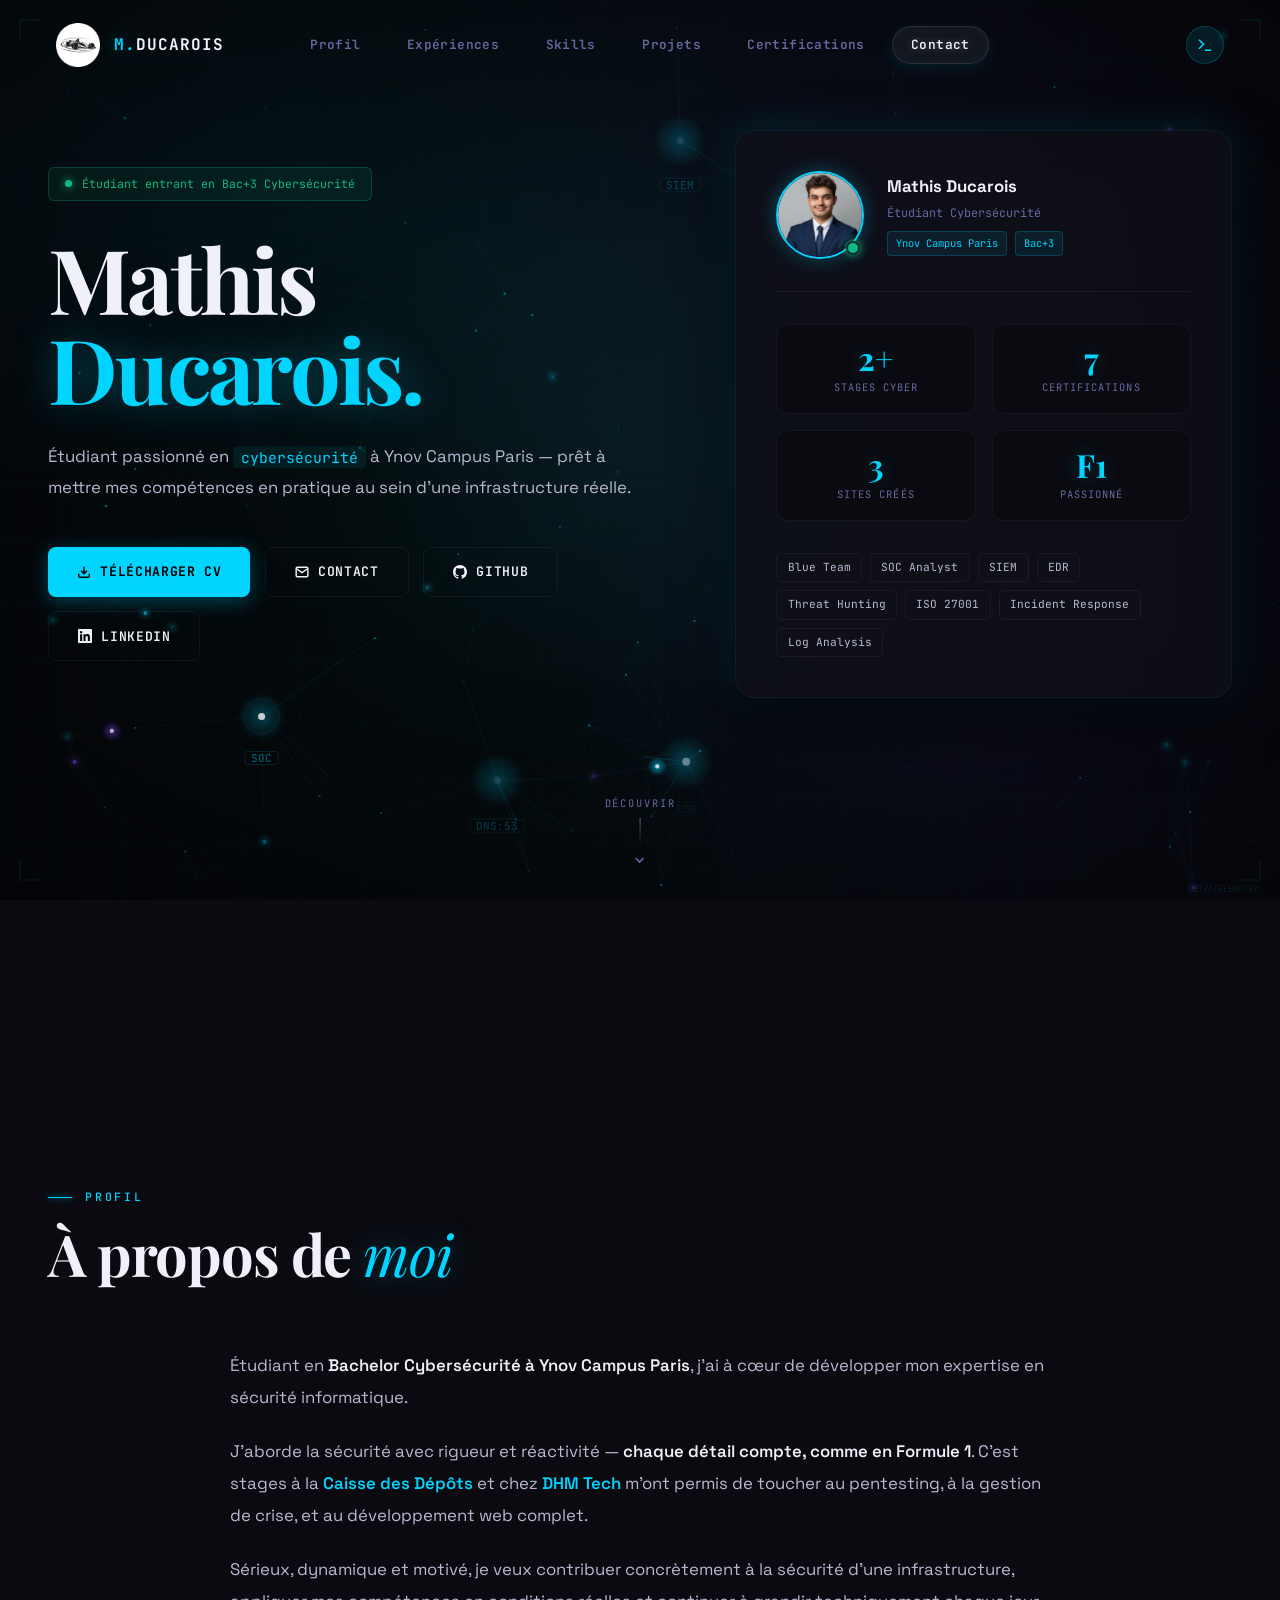
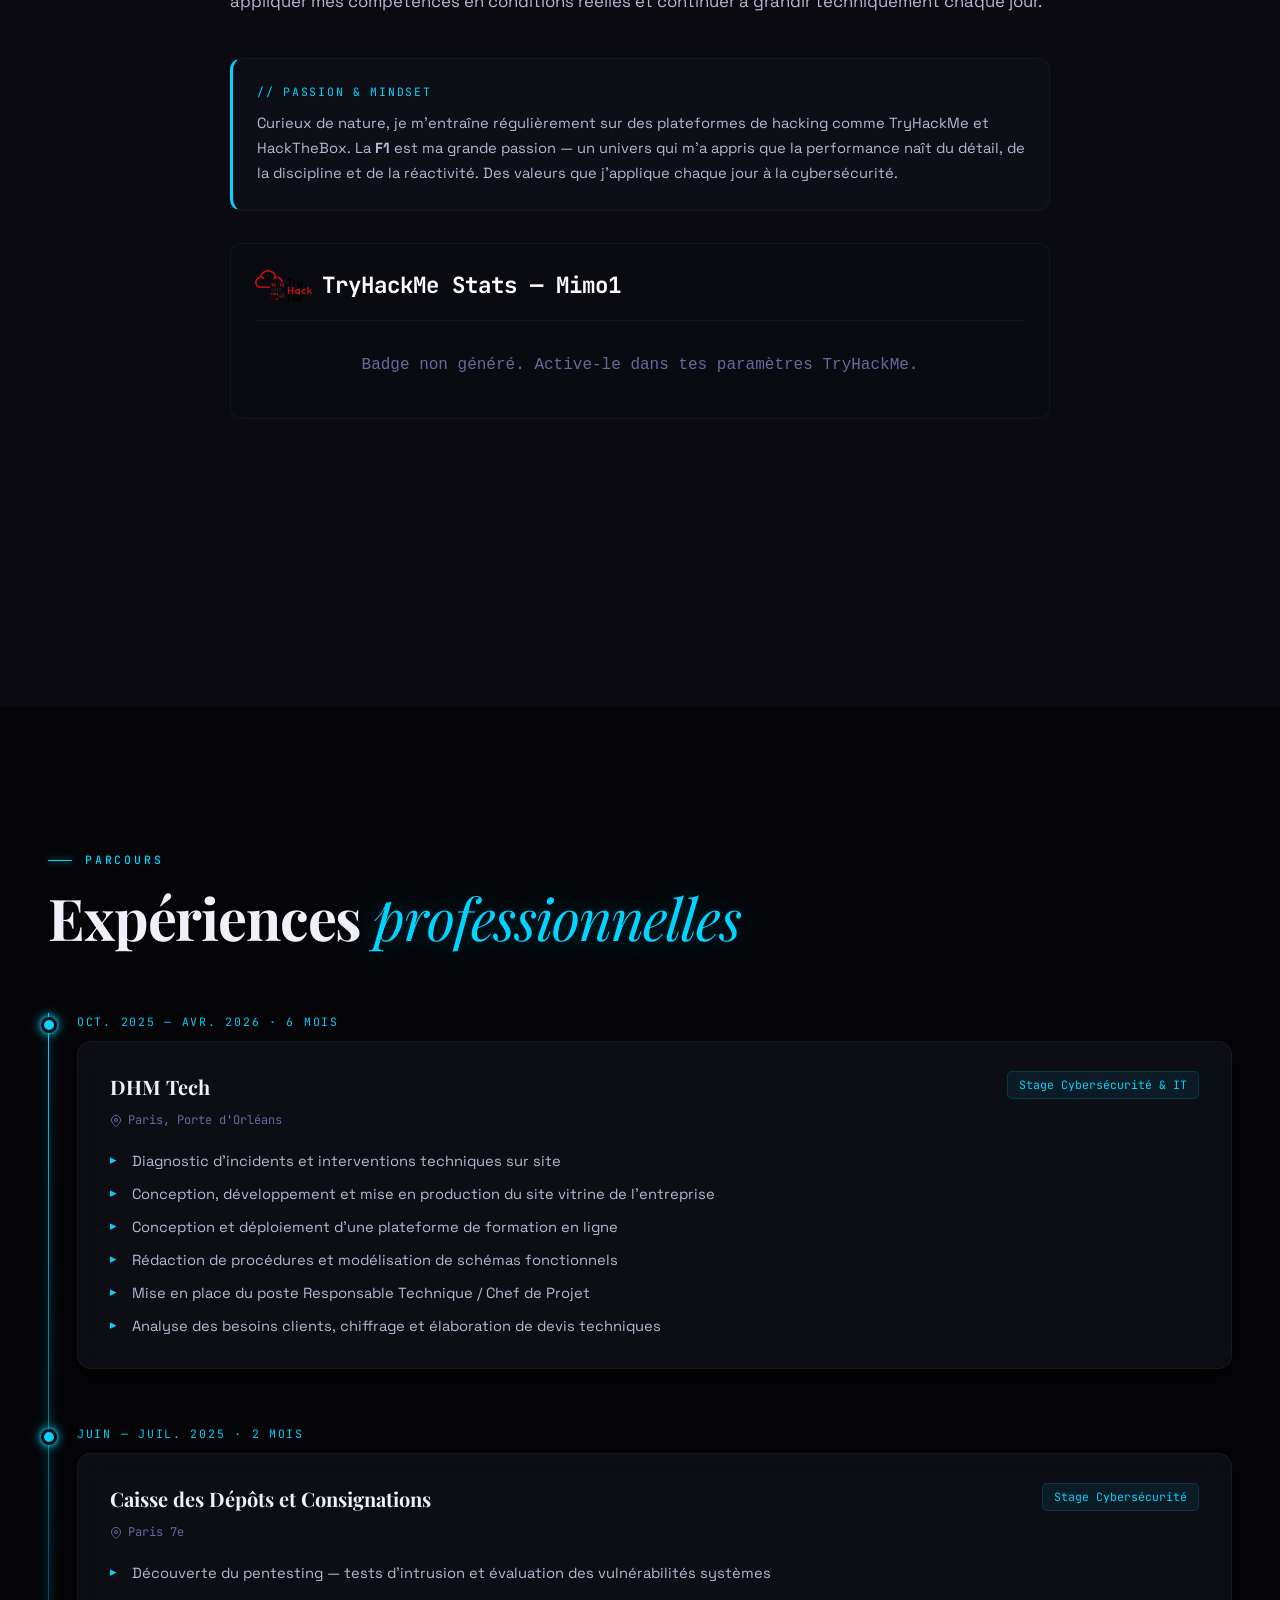
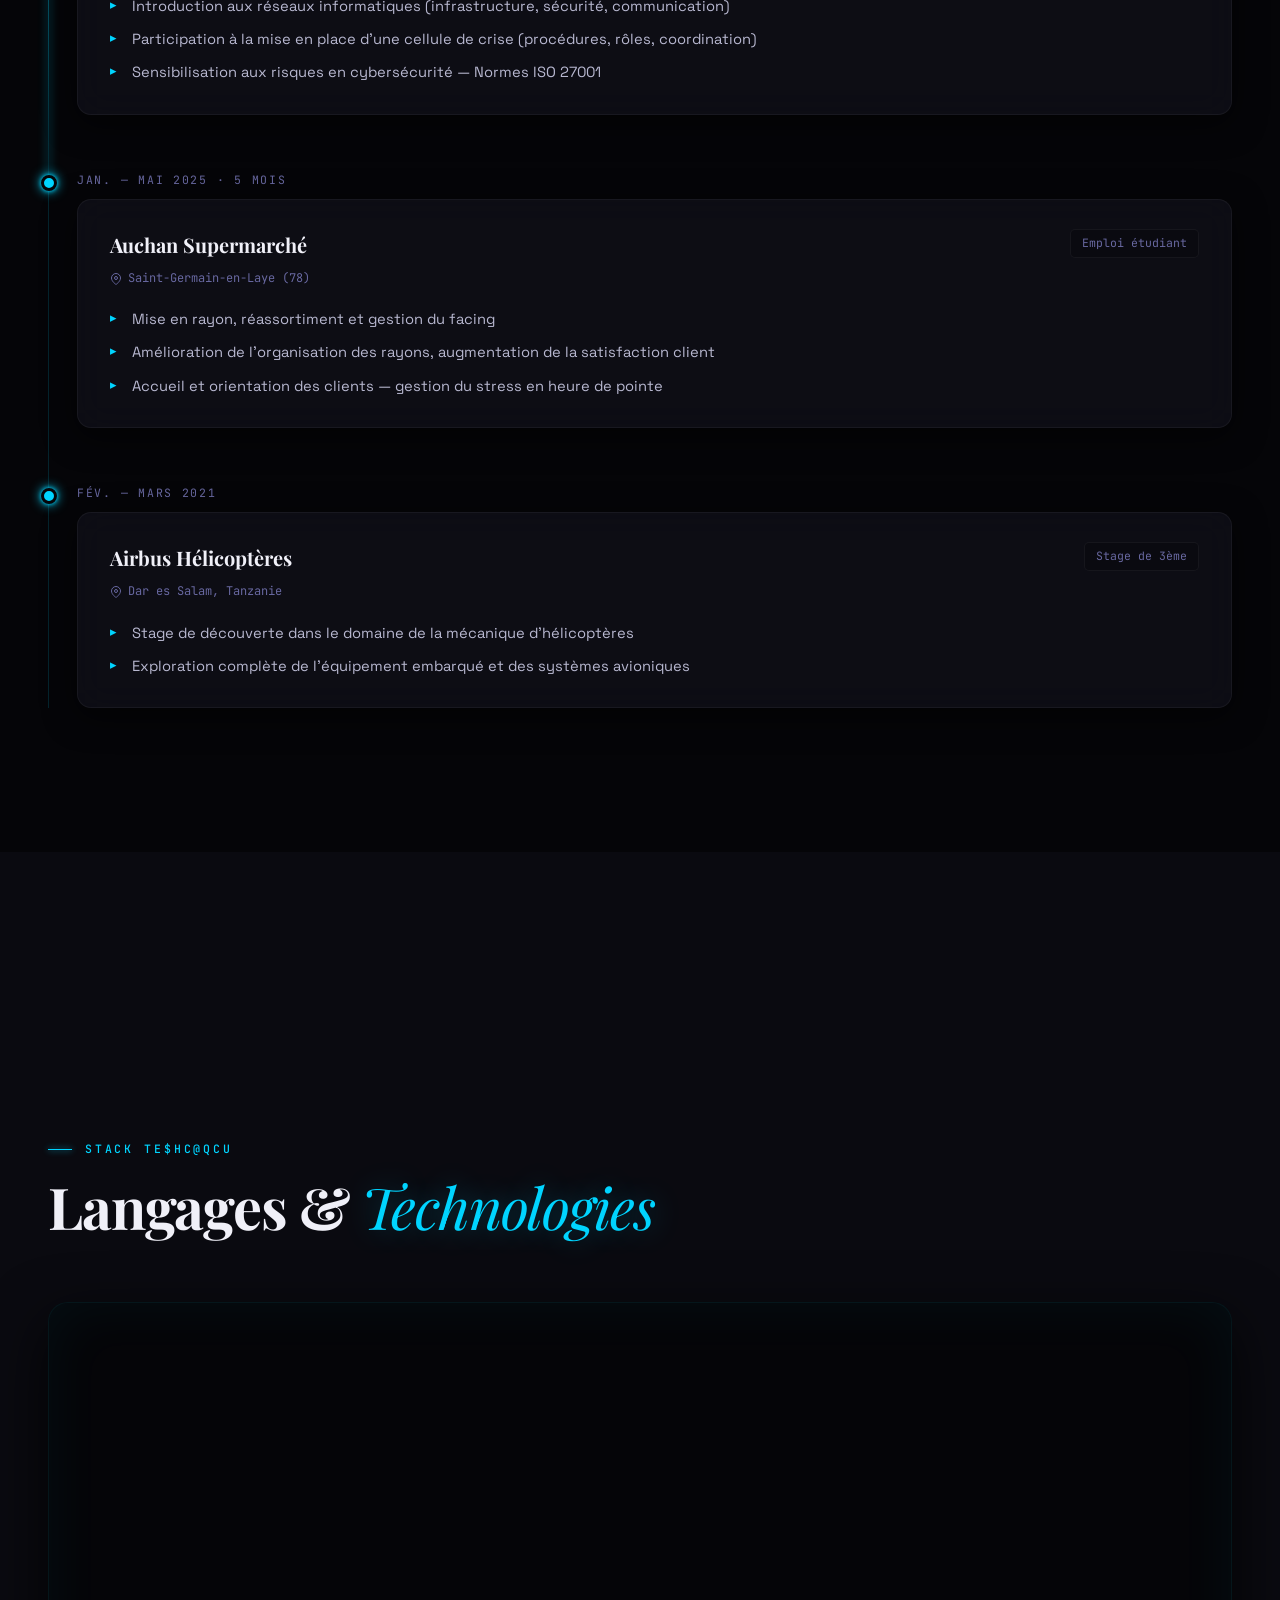
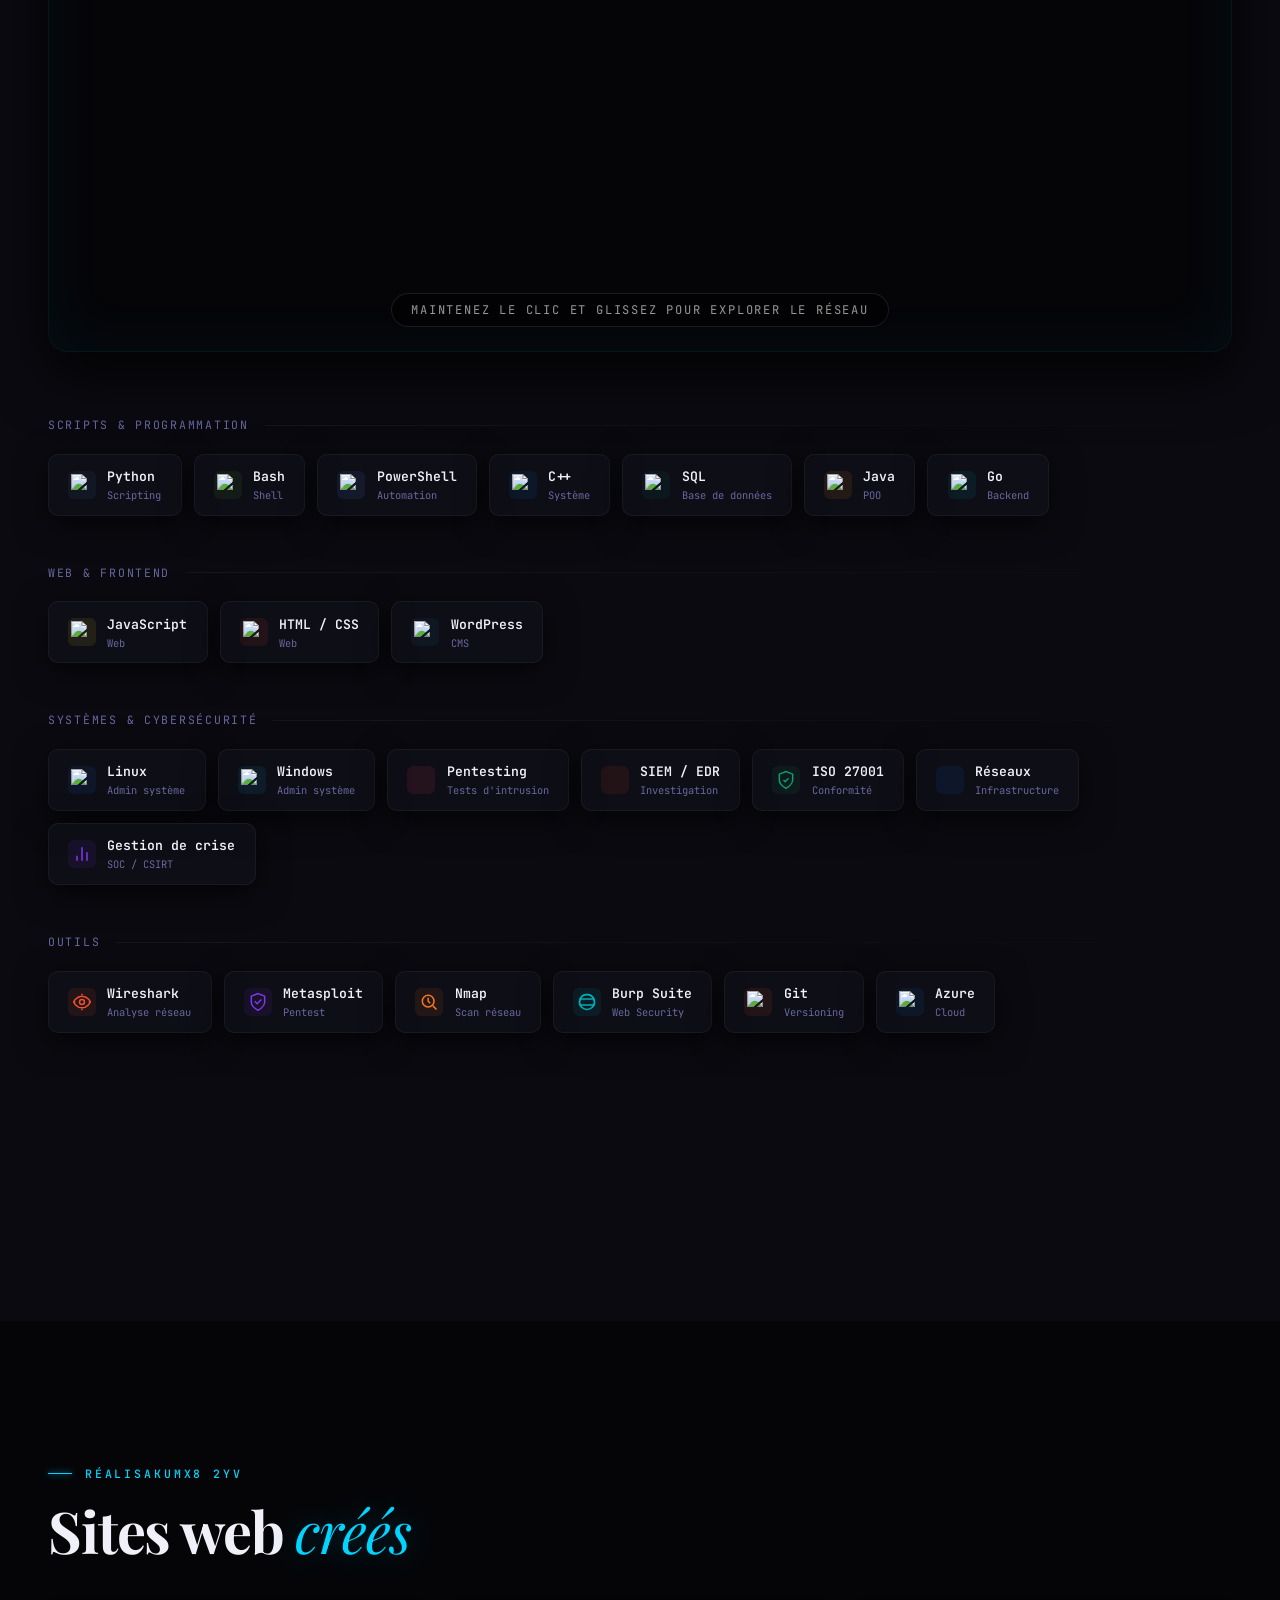
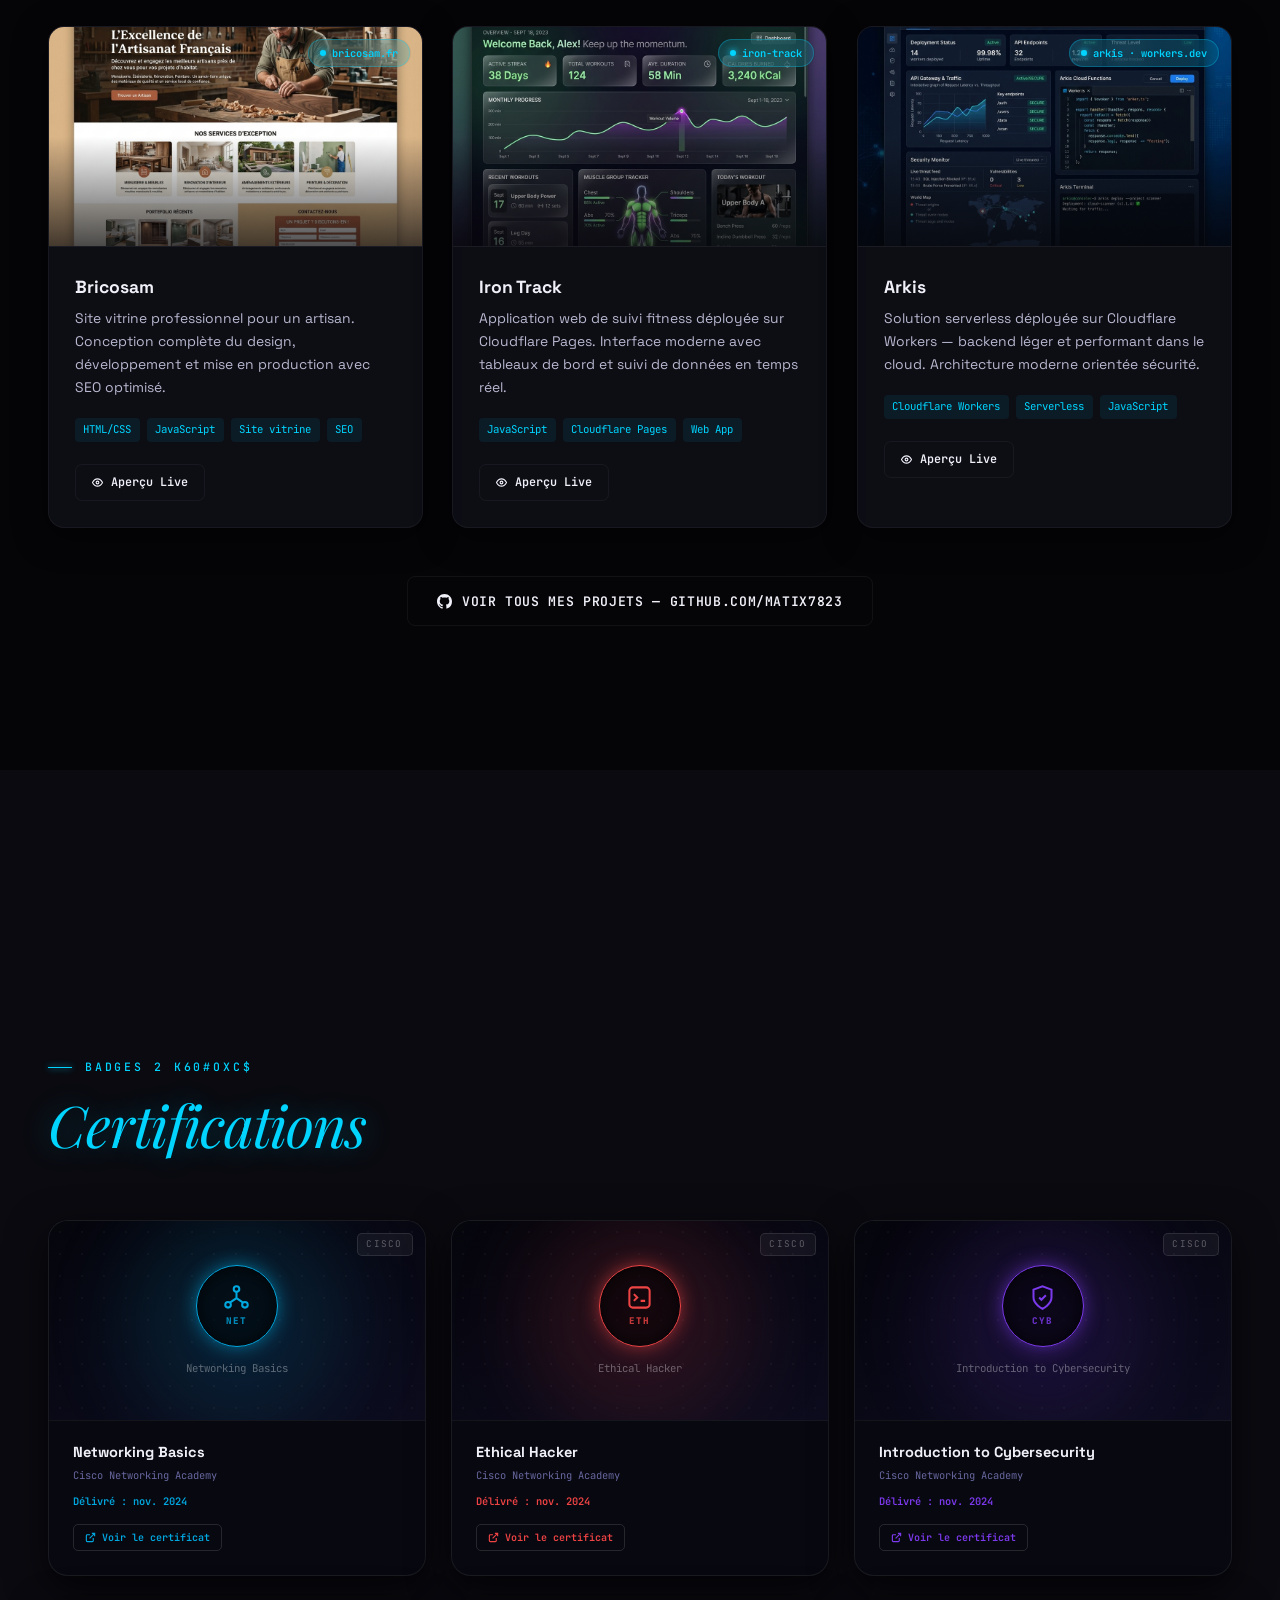
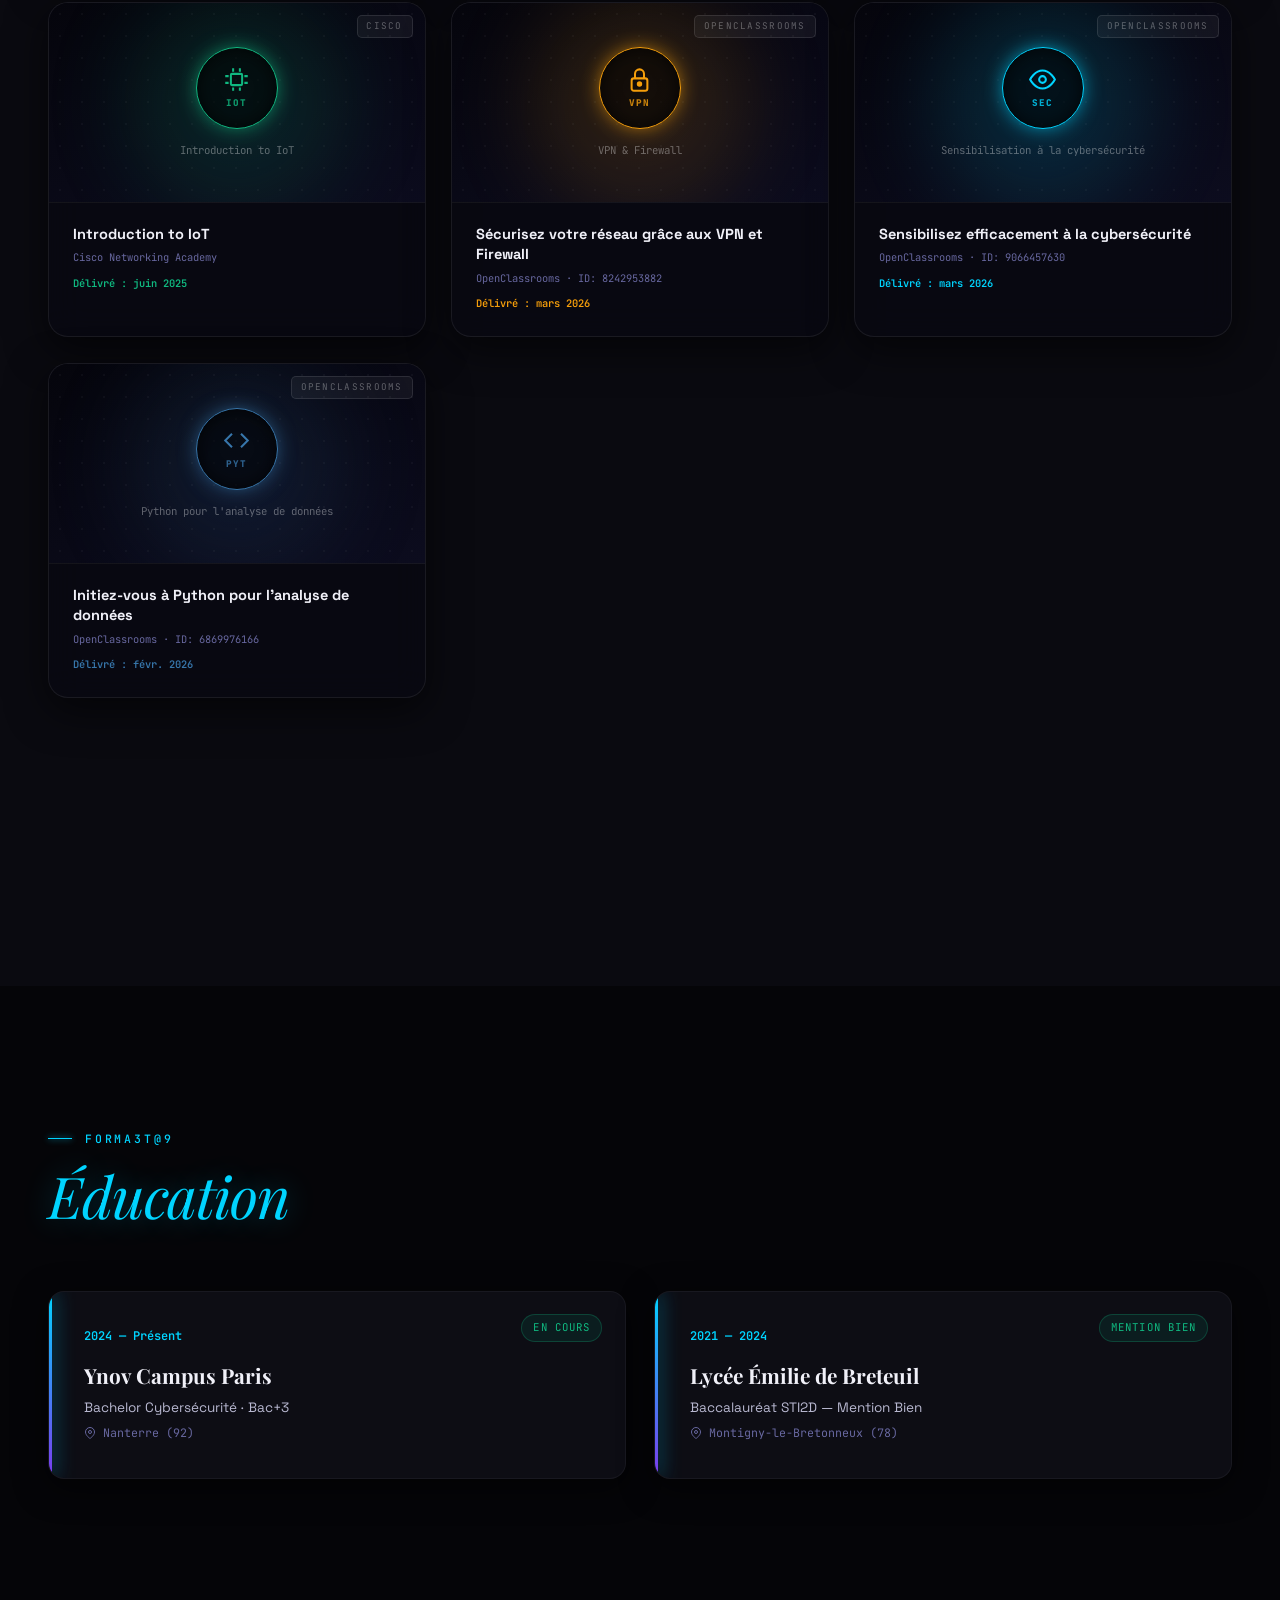
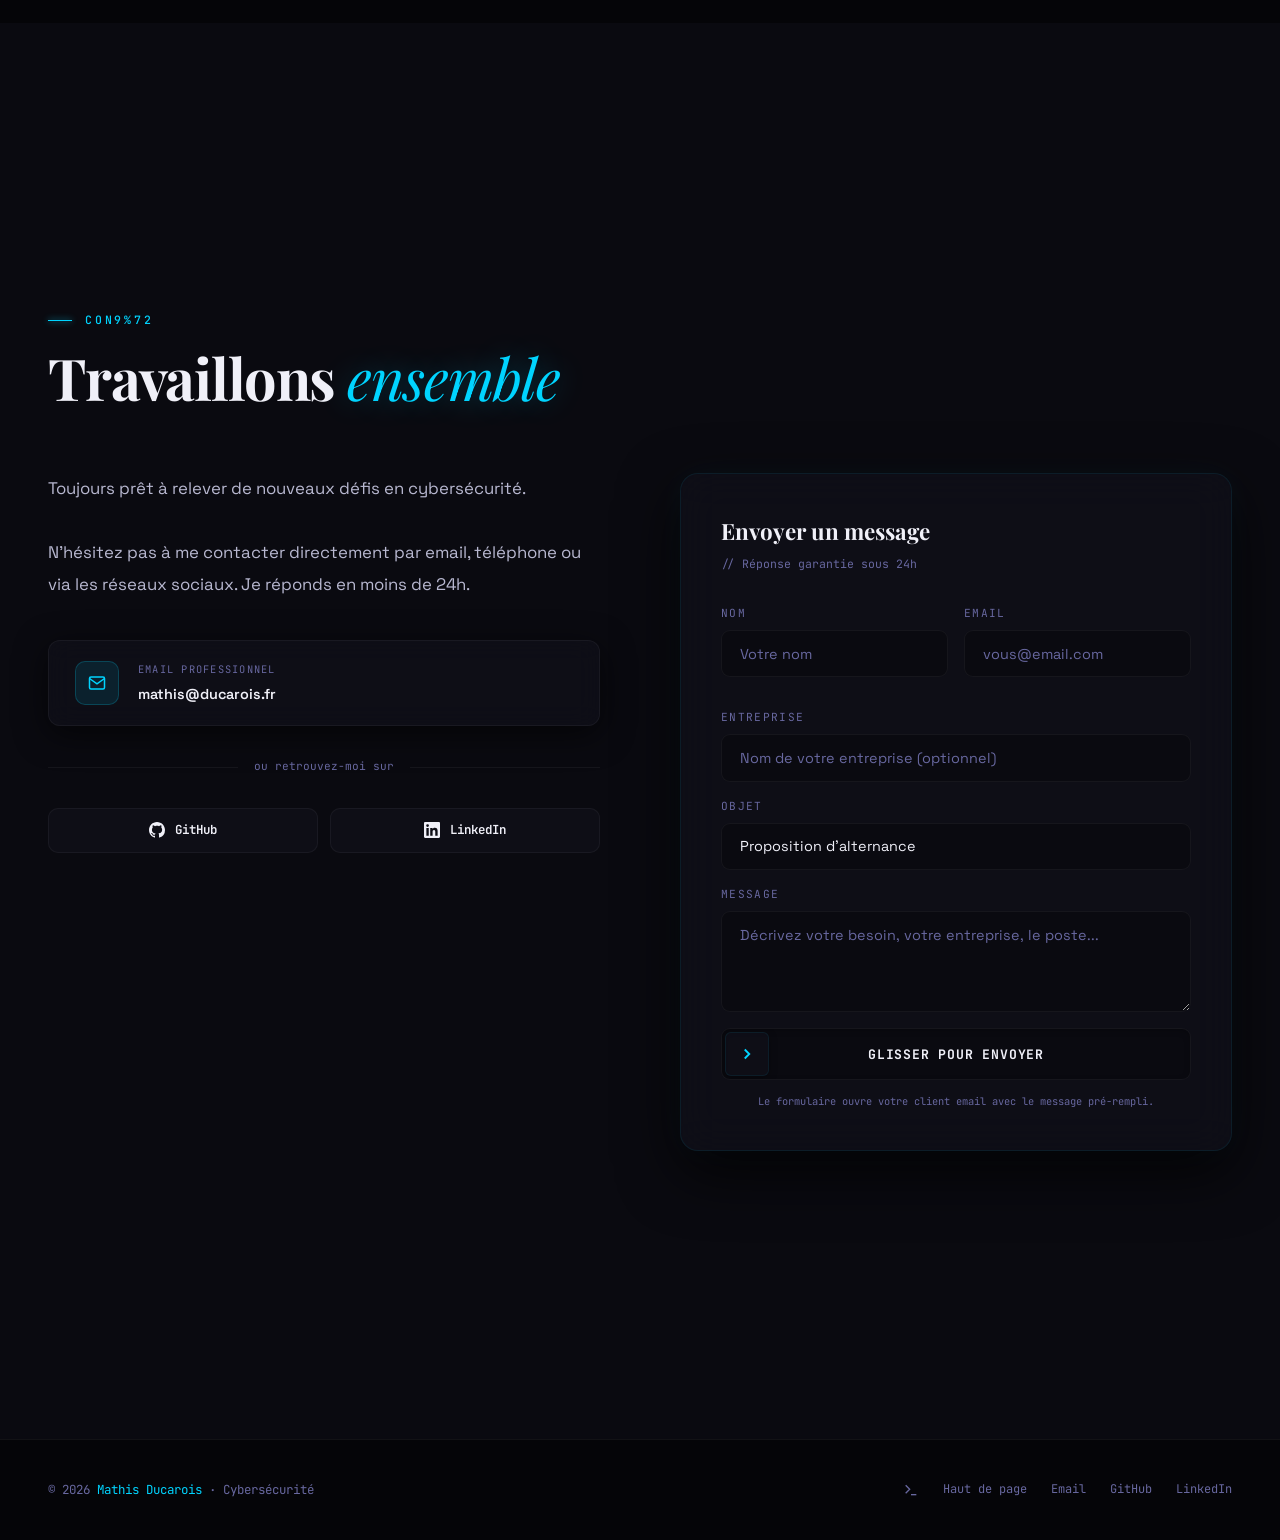
==== index.html @ 2597660e "new" ====
<!DOCTYPE html>
<html lang="fr" data-theme="dark">

<head>
  <meta charset="UTF-8">
  <meta name="viewport" content="width=device-width, initial-scale=1.0">
  <title>Mathis Ducarois — Étudiant Cybersécurité · Ynov Paris</title>
  <meta name="description"
    content="Portfolio de Mathis Ducarois, étudiant en Bachelor Cybersécurité à Ynov Campus Paris. Expertise en pentesting, SIEM, ISO 27001 et réseaux.">

  <!-- Open Graph / LinkedIn / Discord -->
  <meta property="og:type" content="website">
  <meta property="og:url" content="https://portfolio.mathis7823.workers.dev/">
  <meta property="og:title" content="Mathis Ducarois — Étudiant Cybersécurité">
  <meta property="og:description"
    content="Portfolio de Mathis Ducarois, étudiant en Bachelor Cybersécurité à Ynov Campus Paris. Expertise en pentesting, SIEM, ISO 27001 et réseaux.">
  <meta property="og:image" content="https://portfolio.mathis7823.workers.dev/assets/images/preview.png">

  <!-- Twitter Cards -->
  <meta name="twitter:card" content="summary_large_image">
  <meta name="twitter:title" content="Mathis Ducarois — Étudiant Cybersécurité">
  <meta name="twitter:description" content="Portfolio de Mathis Ducarois, étudiant en Bachelor Cybersécurité.">
  <meta name="twitter:image" content="https://portfolio.mathis7823.workers.dev/assets/images/preview.png">

  <link rel="icon" type="image/png" href="assets/images/f1-logo.png">
  <link
    href="https://fonts.googleapis.com/css2?family=Space+Grotesk:wght@300;400;500;600;700&family=JetBrains+Mono:wght@300;400;500;600&family=Playfair+Display:ital,wght@0,700;1,400&display=swap"
    rel="stylesheet">
  <script src="https://cdnjs.cloudflare.com/ajax/libs/vanilla-tilt/1.8.0/vanilla-tilt.min.js"></script>
  <script src="https://cdnjs.cloudflare.com/ajax/libs/gsap/3.12.2/gsap.min.js"></script>
  <script src="https://cdnjs.cloudflare.com/ajax/libs/gsap/3.12.2/ScrollTrigger.min.js"></script>
  <script src="https://cdnjs.cloudflare.com/ajax/libs/three.js/r128/three.min.js"></script>
  <link rel="stylesheet" href="assets/css/hero-canvas.css">
  <style>
    /* ══════════════════════════════════════════════════
   DESIGN TOKENS
══════════════════════════════════════════════════ */
    :root {
      --accent: #00d4ff;
      --accent2: #7c3aed;
      --accent-glow: rgba(0, 212, 255, 0.2);
      --accent-soft: rgba(0, 212, 255, 0.08);
      --green: #10b981;
      --green-glow: rgba(16, 185, 129, 0.2);
      --red: #ef4444;
      --ease: cubic-bezier(0.16, 1, 0.3, 1);
      --ease-bounce: cubic-bezier(0.34, 1.56, 0.64, 1);

      /* Dark theme (default) */
      --bg: #050508;
      --bg2: #0a0a10;
      --bg3: #0f0f18;
      --surface: rgba(15, 15, 24, 0.8);
      --surface2: rgba(20, 20, 32, 0.9);
      --border: rgba(0, 212, 255, 0.08);
      --border2: rgba(255, 255, 255, 0.05);
      --text: #f0f0f8;
      --text2: #b8b8d0;
      --muted: #6868a0;
      --shadow: 0 8px 32px rgba(0, 0, 0, 0.6);
      --shadow-lg: 0 20px 60px rgba(0, 0, 0, 0.8);
      --shadow-glow: 0 0 40px rgba(0, 212, 255, 0.15);
      --noise: url("data:image/svg+xml,%3Csvg viewBox='0 0 200 200' xmlns='http://www.w3.org/2000/svg'%3E%3Cfilter id='n'%3E%3CfeTurbulence type='fractalNoise' baseFrequency='0.9' numOctaves='4' stitchTiles='stitch'/%3E%3C/filter%3E%3Crect width='100%25' height='100%25' filter='url(%23n)' opacity='0.04'/%3E%3C/svg%3E");
    }



    /* ══════════════════════════════════════════════════
   RESET & BASE
══════════════════════════════════════════════════ */
    *,
    *::before,
    *::after {
      box-sizing: border-box;
      margin: 0;
      padding: 0;
    }

    html {
      scroll-behavior: smooth;
      font-size: 16px;
    }

    body {
      background: var(--bg);
      color: var(--text);
      font-family: 'Space Grotesk', sans-serif;
      line-height: 1.6;
      -webkit-font-smoothing: antialiased;
      overflow-x: hidden;
      transition: background 0.4s, color 0.4s;
    }

    a {
      color: inherit;
      text-decoration: none;
    }

    img {
      display: block;
      max-width: 100%;
    }

    button {
      font-family: inherit;
      cursor: pointer;
      border: none;
      background: none;
    }

    /* ══════════════════════════════════════════════════
   ANIMATED BACKGROUND
══════════════════════════════════════════════════ */
    .cosmic-bg {
      position: fixed;
      inset: 0;
      z-index: -2;
      background: var(--bg);
      overflow: hidden;
    }

    .cosmic-bg::before {
      content: '';
      position: absolute;
      width: 100vw;
      height: 100vh;
      background:
        radial-gradient(ellipse 80% 60% at 20% 20%, rgba(0, 212, 255, 0.06) 0%, transparent 60%),
        radial-gradient(ellipse 60% 80% at 80% 80%, rgba(124, 58, 237, 0.06) 0%, transparent 60%),
        radial-gradient(ellipse 40% 40% at 50% 50%, rgba(0, 212, 255, 0.03) 0%, transparent 70%);
      animation: cosmicShift 25s ease-in-out infinite alternate;
    }

    @keyframes cosmicShift {
      0% {
        transform: translate(0, 0) scale(1);
      }

      50% {
        transform: translate(2%, 3%) scale(1.05);
      }

      100% {
        transform: translate(-2%, -1%) scale(0.98);
      }
    }

    /* Grid lines */
    .grid-overlay {
      position: fixed;
      inset: 0;
      z-index: -1;
      background-image:
        linear-gradient(rgba(0, 212, 255, 0.02) 1px, transparent 1px),
        linear-gradient(90deg, rgba(0, 212, 255, 0.02) 1px, transparent 1px);
      background-size: 60px 60px;
      pointer-events: none;
    }

    /* Icônes via <img> (devicons) */
    .chip-icon img {
      width: 22px;
      height: 22px;
      object-fit: contain;
      display: block;
      flex-shrink: 0;
    }

    /* Icônes via mask-image (simple-icons, monochrome coloré) */
    .chip-icon i {
      display: block;
      width: 18px;
      height: 18px;
      background-color: currentColor;
      flex-shrink: 0;
      -webkit-mask-size: contain;
      -webkit-mask-repeat: no-repeat;
      -webkit-mask-position: center;
      mask-size: contain;
      mask-repeat: no-repeat;
      mask-position: center;
    }

    /* ══════════════════════════════════════════════════
   NAVIGATION
══════════════════════════════════════════════════ */
    nav {
      position: fixed;
      top: 0;
      left: 0;
      right: 0;
      z-index: 600;
      height: 90px;
      display: flex;
      align-items: center;
      justify-content: space-between;
      padding: 0 3.5rem;
      background: transparent;
      transition: all 0.5s cubic-bezier(0.4, 0, 0.2, 1);
    }

    /* Floating Pill State */
    nav.scrolled {
      top: 20px;
      left: 50%;
      transform: translateX(-50%);
      width: calc(100% - 40px);
      max-width: 1100px;
      height: 70px;
      padding: 0 2rem;
      background: rgba(10, 10, 16, 0.65);
      backdrop-filter: blur(24px) saturate(180%);
      -webkit-backdrop-filter: blur(24px) saturate(180%);
      border: 1px solid rgba(255, 255, 255, 0.08);
      border-radius: 100px;
      box-shadow: 0 20px 40px rgba(0, 0, 0, 0.4), 0 0 0 1px rgba(0, 212, 255, 0.05);
    }

    [data-theme="light"] nav.scrolled {
      background: rgba(255, 255, 255, 0.75);
      border: 1px solid rgba(0, 0, 0, 0.05);
    }

    .nav-logo {
      display: flex;
      align-items: center;
      gap: 14px;
      font-family: 'JetBrains Mono', monospace;
      font-size: 1rem;
      font-weight: 700;
      letter-spacing: 0.06em;
      position: relative;
      z-index: 2;
    }

    .nav-logo img {
      height: 44px;
      transition: transform 0.3s var(--ease);
    }

    nav.scrolled .nav-logo img {
      height: 38px;
    }

    .nav-logo:hover img {
      transform: scale(1.05) rotate(-5deg);
    }

    .nav-logo .logo-text {
      color: var(--text);
    }

    .nav-logo .logo-text span {
      color: var(--accent);
      text-shadow: 0 0 15px rgba(0, 212, 255, 0.4);
    }

    .nav-links {
      display: flex;
      gap: 0.5rem;
      list-style: none;
      position: absolute;
      left: 50%;
      transform: translateX(-50%);
      z-index: 2;
    }

    .nav-links li {
      display: flex;
    }

    .nav-links a {
      font-family: 'JetBrains Mono', monospace;
      font-size: 0.8rem;
      font-weight: 600;
      color: var(--muted);
      padding: 0.5rem 1.2rem;
      border-radius: 100px;
      letter-spacing: 0.03em;
      transition: all 0.3s ease;
      position: relative;
    }

    .nav-links a:hover,
    .nav-links a.active {
      color: var(--text);
    }

    .nav-links a.active {
      text-shadow: 0 0 10px rgba(255, 255, 255, 0.3);
    }

    .nav-right {
      display: flex;
      align-items: center;
      gap: 1.5rem;
      z-index: 2;
    }

    /* Contact Button in Nav */
    .nav-contact-btn {
      display: inline-flex;
      align-items: center;
      background: rgba(0, 212, 255, 0.1);
      border: 1px solid rgba(0, 212, 255, 0.2);
      color: var(--accent);
      font-family: 'JetBrains Mono', monospace;
      font-size: 0.75rem;
      font-weight: 600;
      padding: 0.5rem 1.2rem;
      border-radius: 100px;
      transition: all 0.3s var(--ease);
      text-transform: uppercase;
      letter-spacing: 0.05em;
    }

    .nav-contact-btn:hover {
      background: var(--accent);
      color: #000;
      box-shadow: 0 0 20px rgba(0, 212, 255, 0.4);
      transform: translateY(-2px);
    }

    /* Hamburger mobile */
    .hamburger {
      display: none;
      flex-direction: column;
      justify-content: center;
      gap: 6px;
      width: 32px;
      height: 32px;
      cursor: pointer;
      z-index: 600;
    }

    .hamburger span {
      display: block;
      width: 24px;
      height: 2px;
      background: var(--text);
      border-radius: 2px;
      transition: transform 0.4s cubic-bezier(0.4, 0, 0.2, 1), opacity 0.3s;
      transform-origin: center;
    }

    .hamburger.open span:nth-child(1) {
      transform: translateY(8px) rotate(45deg);
    }

    .hamburger.open span:nth-child(2) {
      opacity: 0;
    }

    .hamburger.open span:nth-child(3) {
      transform: translateY(-8px) rotate(-45deg);
    }



    /* ══════════════════════════════════════════════════
   LAYOUT HELPERS
══════════════════════════════════════════════════ */
    section {
      padding: 9rem 3rem;
      max-width: 1280px;
      margin: 0 auto;
    }

    .section-eyebrow {
      font-family: 'JetBrains Mono', monospace;
      font-size: 0.72rem;
      font-weight: 500;
      color: var(--accent);
      text-transform: uppercase;
      letter-spacing: 0.25em;
      margin-bottom: 1rem;
      display: flex;
      align-items: center;
      gap: 0.8rem;
    }

    .section-eyebrow::before {
      content: '';
      width: 24px;
      height: 1px;
      background: var(--accent);
      box-shadow: 0 0 6px var(--accent);
    }

    h2.section-title {
      font-family: 'Playfair Display', serif;
      font-size: clamp(2.4rem, 4.5vw, 3.8rem);
      font-weight: 700;
      line-height: 1.1;
      color: var(--text);
      margin-bottom: 4rem;
      letter-spacing: -0.02em;
    }

    h2.section-title em {
      font-style: italic;
      font-weight: 400;
      color: var(--accent);
      text-shadow: 0 0 30px rgba(0, 212, 255, 0.3);
    }

    .full-w {
      max-width: none !important;
    }

    .inner-wrap {
      max-width: 1280px;
      margin: 0 auto;
    }

    /* ══════════════════════════════════════════════════
   HERO
══════════════════════════════════════════════════ */
    #hero {
      min-height: 100vh;
      padding-top: 72px;
      display: flex;
      align-items: center;
      max-width: none;
      padding-left: 0;
      padding-right: 0;
      position: relative;
      overflow: hidden;
    }

    .hero-wrap {
      max-width: 1280px;
      margin: 0 auto;
      padding: 3rem 3rem;
      width: 100%;
      display: grid;
      grid-template-columns: 1.1fr 0.9fr;
      gap: 5rem;
      align-items: center;
    }

    /* Terminal badge */
    .hero-badge {
      display: inline-flex;
      align-items: center;
      gap: 0.6rem;
      font-family: 'JetBrains Mono', monospace;
      font-size: 0.72rem;
      color: var(--green);
      background: rgba(16, 185, 129, 0.08);
      border: 1px solid rgba(16, 185, 129, 0.25);
      border-radius: 6px;
      padding: 0.45rem 1rem;
      margin-bottom: 2rem;
      animation: fadeSlideUp 0.8s var(--ease) both;
    }

    .badge-dot {
      width: 7px;
      height: 7px;
      border-radius: 50%;
      background: var(--green);
      box-shadow: 0 0 8px var(--green);
      animation: pulse 2.5s ease infinite;
    }

    @keyframes pulse {

      0%,
      100% {
        opacity: 1;
        transform: scale(1);
      }

      50% {
        opacity: 0.5;
        transform: scale(0.75);
      }
    }

    @keyframes fadeSlideUp {
      from {
        opacity: 0;
        transform: translateY(20px);
      }

      to {
        opacity: 1;
        transform: translateY(0);
      }
    }

    h1.hero-name {
      font-family: 'Playfair Display', serif;
      font-size: clamp(3.5rem, 7vw, 6.5rem);
      font-weight: 700;
      line-height: 1.0;
      letter-spacing: -0.03em;
      color: var(--text);
      animation: fadeSlideUp 0.8s var(--ease) 0.1s both;
    }

    h1.hero-name .first {
      display: block;
    }

    h1.hero-name .last {
      color: var(--accent);
      text-shadow: 0 0 40px rgba(0, 212, 255, 0.35);
    }

    .hero-subtitle {
      margin: 1.8rem 0 2.8rem;
      animation: fadeSlideUp 0.8s var(--ease) 0.2s both;
    }

    .hero-subtitle p {
      font-size: 1.05rem;
      color: var(--text2);
      line-height: 1.8;
    }

    .hero-subtitle .highlight {
      color: var(--accent);
      font-family: 'JetBrains Mono', monospace;
      font-size: 0.92rem;
      background: var(--accent-soft);
      padding: 0.1rem 0.5rem;
      border-radius: 4px;
    }

    .hero-actions {
      display: flex;
      gap: 0.9rem;
      flex-wrap: wrap;
      animation: fadeSlideUp 0.8s var(--ease) 0.3s both;
    }

    /* CTA Buttons */
    .cta-primary {
      display: inline-flex;
      align-items: center;
      gap: 0.6rem;
      background: var(--accent);
      color: #000;
      font-family: 'JetBrains Mono', monospace;
      font-size: 0.82rem;
      font-weight: 700;
      padding: 0.85rem 1.8rem;
      border-radius: 8px;
      letter-spacing: 0.05em;
      text-transform: uppercase;
      transition: all 0.3s var(--ease);
      box-shadow: 0 4px 20px rgba(0, 212, 255, 0.3);
    }

    .cta-primary:hover {
      transform: translateY(-3px);
      box-shadow: 0 8px 30px rgba(0, 212, 255, 0.5);
    }

    .cta-secondary {
      display: inline-flex;
      align-items: center;
      gap: 0.6rem;
      background: transparent;
      color: var(--text);
      font-family: 'JetBrains Mono', monospace;
      font-size: 0.82rem;
      font-weight: 600;
      padding: 0.85rem 1.8rem;
      border-radius: 8px;
      border: 1px solid var(--border2);
      letter-spacing: 0.05em;
      text-transform: uppercase;
      transition: all 0.3s var(--ease);
    }

    .cta-secondary:hover {
      border-color: var(--accent);
      color: var(--accent);
      transform: translateY(-3px);
      box-shadow: 0 8px 25px var(--accent-glow);
    }

    /* Hero Profile Card */
    .hero-card {
      background: var(--surface);
      border: 1px solid var(--border);
      border-radius: 20px;
      backdrop-filter: blur(24px);
      -webkit-backdrop-filter: blur(24px);
      padding: 2.5rem;
      box-shadow: var(--shadow-lg), var(--shadow-glow);
      transition: all 0.4s var(--ease);
      animation: fadeSlideUp 1s var(--ease) 0.4s both;
    }

    .hero-card:hover {
      border-color: rgba(0, 212, 255, 0.2);
      box-shadow: var(--shadow-lg), 0 0 60px rgba(0, 212, 255, 0.2);
    }

    .hc-profile {
      display: flex;
      align-items: center;
      gap: 1.4rem;
      padding-bottom: 2rem;
      border-bottom: 1px solid var(--border2);
      margin-bottom: 2rem;
    }

    .hc-avatar-wrap {
      position: relative;
      flex-shrink: 0;
    }

    .hc-avatar {
      width: 88px;
      height: 88px;
      border-radius: 50%;
      border: 2px solid var(--accent);
      box-shadow: 0 0 20px rgba(0, 212, 255, 0.3);
      overflow: hidden;
      transition: transform 0.4s var(--ease);
    }

    .hc-avatar img {
      width: 100%;
      height: 100%;
      object-fit: cover;
    }

    .hero-card:hover .hc-avatar {
      transform: scale(1.04);
    }

    .hc-status {
      position: absolute;
      bottom: 4px;
      right: 4px;
      width: 14px;
      height: 14px;
      border-radius: 50%;
      background: var(--green);
      border: 2px solid var(--surface);
      box-shadow: 0 0 8px var(--green);
    }

    .hc-info {
      flex: 1;
    }

    .hc-name {
      font-size: 1.05rem;
      font-weight: 700;
      color: var(--text);
      margin-bottom: 0.25rem;
    }

    .hc-role {
      font-family: 'JetBrains Mono', monospace;
      font-size: 0.74rem;
      color: var(--muted);
    }

    .hc-badge-row {
      display: flex;
      align-items: center;
      gap: 0.5rem;
      margin-top: 0.5rem;
    }

    .hc-badge {
      font-family: 'JetBrains Mono', monospace;
      font-size: 0.65rem;
      color: var(--accent);
      background: var(--accent-soft);
      border: 1px solid rgba(0, 212, 255, 0.2);
      border-radius: 4px;
      padding: 0.2rem 0.5rem;
    }

    .hc-stats {
      display: grid;
      grid-template-columns: repeat(2, 1fr);
      gap: 1rem;
      margin-bottom: 2rem;
    }

    .hc-stat {
      background: var(--bg2);
      border: 1px solid var(--border2);
      border-radius: 12px;
      padding: 1.1rem;
      text-align: center;
      transition: all 0.3s;
    }

    .hc-stat:hover {
      border-color: var(--border);
    }

    .hc-stat-val {
      font-family: 'Playfair Display', serif;
      font-size: 2rem;
      font-weight: 700;
      color: var(--accent);
      line-height: 1;
      text-shadow: 0 0 20px rgba(0, 212, 255, 0.3);
    }

    .hc-stat-lbl {
      font-family: 'JetBrains Mono', monospace;
      font-size: 0.65rem;
      color: var(--muted);
      text-transform: uppercase;
      letter-spacing: 0.1em;
      margin-top: 0.3rem;
    }

    .hc-skills {
      display: flex;
      flex-wrap: wrap;
      gap: 0.5rem;
    }

    .hc-skill {
      font-family: 'JetBrains Mono', monospace;
      font-size: 0.7rem;
      color: var(--text2);
      background: var(--bg3);
      border: 1px solid var(--border2);
      border-radius: 5px;
      padding: 0.3rem 0.65rem;
      transition: all 0.2s;
    }

    .hero-card:hover .hc-skill {
      border-color: var(--border);
    }

    /* ══════════════════════════════════════════════════
   ABOUT
══════════════════════════════════════════════════ */
    #about {
      background: var(--bg2);
      max-width: none;
      padding-left: 0;
      padding-right: 0;
    }

    #about .inner-wrap {
      padding: 9rem 3rem;
    }

    .about-layout {
      display: grid;
      grid-template-columns: 1fr;
      max-width: 820px;
      margin: 0 auto;
      gap: 0;
      align-items: start;
    }

    .about-photo-col {
      position: relative;
    }

    .about-photo-frame {
      position: relative;
      border-radius: 16px;
      overflow: hidden;
      box-shadow: var(--shadow-lg);
    }

    .about-photo-frame img {
      width: 100%;
      height: auto;
      min-height: 320px;
      max-height: 560px;
      object-fit: contain;
      object-position: center top;
      filter: brightness(0.97) saturate(1.05);
      transition: transform 0.6s var(--ease);
      display: block;
      image-rendering: -webkit-optimize-contrast;
      image-rendering: crisp-edges;
    }

    .about-photo-frame:hover img {
      transform: scale(1.03);
    }

    .about-photo-frame::after {
      content: '';
      position: absolute;
      inset: 0;
      background: linear-gradient(to bottom, transparent 60%, rgba(5, 5, 8, 0.6));
      pointer-events: none;
    }

    .photo-accent-bar {
      position: absolute;
      top: 20px;
      left: -8px;
      width: 4px;
      height: 60px;
      background: linear-gradient(to bottom, var(--accent), var(--accent2));
      border-radius: 2px;
      box-shadow: 0 0 12px var(--accent);
    }

    .about-info-cards {
      display: flex;
      flex-direction: column;
      gap: 0.9rem;
      margin-top: 1.8rem;
    }

    .info-card {
      display: flex;
      align-items: center;
      gap: 1rem;
      background: var(--surface);
      border: 1px solid var(--border);
      border-radius: 10px;
      padding: 1rem 1.4rem;
      backdrop-filter: blur(12px);
      box-shadow: var(--shadow);
      transition: all 0.3s var(--ease);
    }

    .info-card:hover {
      border-color: rgba(0, 212, 255, 0.2);
      transform: translateX(6px);
      box-shadow: 0 8px 25px rgba(0, 212, 255, 0.08);
    }

    .info-icon {
      width: 36px;
      height: 36px;
      border-radius: 8px;
      background: var(--accent-soft);
      border: 1px solid rgba(0, 212, 255, 0.15);
      display: flex;
      align-items: center;
      justify-content: center;
      flex-shrink: 0;
      color: var(--accent);
    }

    .info-label {
      font-family: 'JetBrains Mono', monospace;
      font-size: 0.65rem;
      color: var(--muted);
      text-transform: uppercase;
      letter-spacing: 0.12em;
    }

    .info-value {
      font-size: 0.9rem;
      color: var(--text);
      font-weight: 600;
      margin-top: 0.15rem;
    }

    .about-content {
      width: 100%;
    }

    .about-text p {
      font-size: 1.05rem;
      color: var(--text2);
      line-height: 1.9;
      margin-bottom: 1.4rem;
    }

    .about-text p strong {
      color: var(--text);
      font-weight: 600;
    }

    .about-text p .accent-word {
      color: var(--accent);
      font-weight: 600;
    }

    .about-passion {
      margin-top: 2.5rem;
      padding: 1.5rem;
      background: var(--surface);
      border: 1px solid var(--border);
      border-radius: 12px;
      border-left: 3px solid var(--accent);
      backdrop-filter: blur(12px);
    }

    .about-passion-title {
      font-family: 'JetBrains Mono', monospace;
      font-size: 0.72rem;
      color: var(--accent);
      text-transform: uppercase;
      letter-spacing: 0.15em;
      margin-bottom: 0.6rem;
    }

    .about-passion p {
      font-size: 0.92rem;
      color: var(--text2);
      line-height: 1.7;
      margin: 0;
    }

    /* ══════════════════════════════════════════════════
   EXPERIENCE
══════════════════════════════════════════════════ */
    #experience {
      background: var(--bg);
    }

    .timeline-container {
      position: relative;
      padding-left: 28px;
      border-left: 1px solid rgba(0, 212, 255, 0.15);
    }

    .timeline-glow {
      position: absolute;
      left: -1px;
      top: 0;
      width: 1px;
      height: 60%;
      background: linear-gradient(to bottom, var(--accent), transparent);
      box-shadow: 0 0 10px var(--accent);
    }

    .tl-item {
      position: relative;
      padding-bottom: 3.5rem;
      opacity: 0;
      transform: translateX(-16px);
      transition: opacity 0.7s var(--ease), transform 0.7s var(--ease);
    }

    .tl-item:last-child {
      padding-bottom: 0;
    }

    .tl-item.visible {
      opacity: 1;
      transform: translateX(0);
    }

    .tl-node {
      position: absolute;
      left: -36px;
      top: 4px;
      width: 16px;
      height: 16px;
      border-radius: 50%;
      background: var(--accent);
      border: 3px solid var(--bg);
      box-shadow: 0 0 12px var(--accent), 0 0 4px var(--accent);
      transition: all 0.3s;
    }

    .tl-item:hover .tl-node {
      transform: scale(1.3);
      box-shadow: 0 0 20px var(--accent);
    }

    .tl-node.secondary {
      background: var(--muted);
      box-shadow: none;
    }

    .tl-meta {
      font-family: 'JetBrains Mono', monospace;
      font-size: 0.72rem;
      color: var(--accent);
      text-transform: uppercase;
      letter-spacing: 0.15em;
      margin-bottom: 0.6rem;
    }

    .tl-node.secondary+.tl-meta {
      color: var(--muted);
    }

    .tl-card {
      background: var(--surface);
      border: 1px solid var(--border2);
      border-radius: 14px;
      padding: 1.8rem 2rem;
      backdrop-filter: blur(16px);
      box-shadow: var(--shadow);
      transition: all 0.3s var(--ease);
    }

    .tl-item:hover .tl-card {
      border-color: rgba(0, 212, 255, 0.12);
      box-shadow: 0 10px 40px rgba(0, 212, 255, 0.06);
    }

    .tl-head {
      display: flex;
      align-items: flex-start;
      justify-content: space-between;
      gap: 1rem;
      flex-wrap: wrap;
      margin-bottom: 0.5rem;
    }

    .tl-company {
      font-family: 'Playfair Display', serif;
      font-size: 1.25rem;
      font-weight: 700;
      color: var(--text);
    }

    .tl-role-badge {
      font-family: 'JetBrains Mono', monospace;
      font-size: 0.72rem;
      color: var(--accent);
      background: var(--accent-soft);
      border: 1px solid rgba(0, 212, 255, 0.15);
      border-radius: 5px;
      padding: 0.25rem 0.7rem;
      white-space: nowrap;
    }

    .tl-role-badge.muted-badge {
      color: var(--muted);
      background: var(--bg2);
      border-color: var(--border2);
    }

    .tl-location {
      font-family: 'JetBrains Mono', monospace;
      font-size: 0.75rem;
      color: var(--muted);
      margin-bottom: 1.2rem;
      display: flex;
      align-items: center;
      gap: 0.4rem;
    }

    .tl-list {
      list-style: none;
      display: flex;
      flex-direction: column;
      gap: 0.5rem;
    }

    .tl-list li {
      font-size: 0.92rem;
      color: var(--text2);
      padding-left: 1.4rem;
      position: relative;
      line-height: 1.7;
    }

    .tl-list li::before {
      content: '▸';
      position: absolute;
      left: 0;
      color: var(--accent);
      font-size: 0.8rem;
    }

    /* ══════════════════════════════════════════════════
   SKILLS
══════════════════════════════════════════════════ */
    #skills {
      background: var(--bg2);
      max-width: none;
      padding-left: 0;
      padding-right: 0;
    }

    #skills .inner-wrap {
      padding: 9rem 3rem;
    }

    /* 3D Canvas */
    #skills-3d-wrapper {
      width: 100%;
      height: 650px;
      margin-bottom: 4rem;
      border-radius: 20px;
      overflow: hidden;
      background: var(--bg);
      border: 1px solid var(--border);
      box-shadow: inset 0 0 60px rgba(0, 212, 255, 0.05), var(--shadow-lg);
      position: relative;
      transition: border-color 0.4s;
    }

    #skills-3d-wrapper:hover {
      border-color: rgba(0, 212, 255, 0.3);
      box-shadow: inset 0 0 100px rgba(0, 212, 255, 0.1), 0 0 40px rgba(0, 212, 255, 0.15);
    }

    #skills-3d-container {
      width: 100%;
      height: 100%;
      display: block;
      cursor: grab;
    }

    #skills-3d-container:active {
      cursor: grabbing;
    }

    .canvas-hint {
      position: absolute;
      bottom: 1.5rem;
      left: 50%;
      transform: translateX(-50%);
      font-family: 'JetBrains Mono', monospace;
      font-size: 0.75rem;
      color: rgba(255, 255, 255, 0.6);
      text-transform: uppercase;
      letter-spacing: 0.15em;
      pointer-events: none;
      background: rgba(0, 0, 0, 0.5);
      padding: 0.4rem 1.2rem;
      border-radius: 100px;
      border: 1px solid rgba(255, 255, 255, 0.1);
      backdrop-filter: blur(10px);
    }

    .skill-sections {
      display: flex;
      flex-direction: column;
      gap: 3rem;
    }

    .skill-sec-label {
      font-family: 'JetBrains Mono', monospace;
      font-size: 0.72rem;
      color: var(--muted);
      text-transform: uppercase;
      letter-spacing: 0.15em;
      margin-bottom: 1.2rem;
      display: flex;
      align-items: center;
      gap: 1rem;
    }

    .skill-sec-label::after {
      content: '';
      flex: 1;
      height: 1px;
      background: linear-gradient(to right, var(--border2), transparent);
    }

    .skill-chips {
      display: flex;
      flex-wrap: wrap;
      gap: 0.75rem;
    }

    .skill-chip {
      display: flex;
      align-items: center;
      gap: 0.7rem;
      background: var(--surface);
      border: 1px solid var(--border2);
      border-radius: 10px;
      padding: 0.7rem 1.2rem;
      transition: all 0.3s var(--ease-bounce);
      cursor: default;
      box-shadow: var(--shadow);
    }

    .skill-chip:hover {
      border-color: rgba(0, 212, 255, 0.2);
      transform: translateY(-5px) scale(1.03);
      box-shadow: 0 12px 28px rgba(0, 212, 255, 0.1);
    }

    .chip-icon {
      width: 28px;
      height: 28px;
      border-radius: 6px;
      display: flex;
      align-items: center;
      justify-content: center;
      flex-shrink: 0;
    }

    .chip-name {
      font-family: 'JetBrains Mono', monospace;
      font-size: 0.82rem;
      font-weight: 600;
      color: var(--text);
    }

    .chip-sub {
      font-family: 'JetBrains Mono', monospace;
      font-size: 0.65rem;
      color: var(--muted);
    }

    /* ══════════════════════════════════════════════════
   PROJECTS (PREVIEWS)
══════════════════════════════════════════════════ */
    #projects {
      background: var(--bg);
    }

    .projects-grid {
      display: grid;
      grid-template-columns: repeat(3, 1fr);
      gap: 1.8rem;
    }

    .proj-card {
      background: var(--surface);
      border: 1px solid var(--border2);
      border-radius: 16px;
      overflow: hidden;
      box-shadow: var(--shadow);
      transition: all 0.4s var(--ease);
      will-change: transform;
    }

    .proj-card:hover {
      transform: translateY(-10px);
      border-color: rgba(0, 212, 255, 0.2);
      box-shadow: 0 24px 50px rgba(0, 212, 255, 0.1);
    }

    /* Preview zone */
    .proj-preview {
      width: 100%;
      height: 220px;
      position: relative;
      overflow: hidden;
      background: var(--bg3);
      border-bottom: 1px solid var(--border2);
    }

    .proj-preview img {
      width: 100%;
      height: 100%;
      object-fit: cover;
      transition: transform 0.6s var(--ease);
    }

    .proj-card:hover .proj-preview img {
      transform: scale(1.04);
    }

    .proj-preview-overlay {
      position: absolute;
      inset: 0;
      background: linear-gradient(to bottom, transparent 50%, rgba(5, 5, 8, 0.7) 100%);
      transition: opacity 0.3s;
    }

    .proj-live-btn {
      position: absolute;
      top: 12px;
      right: 12px;
      display: flex;
      align-items: center;
      gap: 0.4rem;
      background: rgba(0, 212, 255, 0.15);
      backdrop-filter: blur(12px);
      border: 1px solid rgba(0, 212, 255, 0.3);
      border-radius: 100px;
      padding: 0.3rem 0.7rem;
      font-family: 'JetBrains Mono', monospace;
      font-size: 0.65rem;
      color: var(--accent);
      font-weight: 600;
      transition: all 0.25s;
    }

    .proj-live-btn:hover {
      background: var(--accent);
      color: #000;
      box-shadow: 0 4px 15px rgba(0, 212, 255, 0.4);
    }

    .live-dot {
      width: 6px;
      height: 6px;
      border-radius: 50%;
      background: var(--accent);
      box-shadow: 0 0 6px var(--accent);
      animation: pulse 2s ease infinite;
    }

    .proj-body {
      padding: 1.6rem;
    }

    .proj-title {
      font-size: 1.1rem;
      font-weight: 700;
      color: var(--text);
      margin-bottom: 0.4rem;
    }

    .proj-desc {
      font-size: 0.87rem;
      color: var(--text2);
      line-height: 1.65;
      margin-bottom: 1.2rem;
    }

    .proj-tags {
      display: flex;
      flex-wrap: wrap;
      gap: 0.4rem;
      margin-bottom: 1.4rem;
    }

    .proj-tag {
      font-family: 'JetBrains Mono', monospace;
      font-size: 0.67rem;
      color: var(--accent);
      background: var(--accent-soft);
      border-radius: 4px;
      padding: 0.2rem 0.55rem;
    }

    .proj-action {
      display: inline-flex;
      align-items: center;
      gap: 0.5rem;
      font-family: 'JetBrains Mono', monospace;
      font-size: 0.74rem;
      font-weight: 600;
      color: var(--text);
      border: 1px solid var(--border2);
      border-radius: 7px;
      padding: 0.5rem 1rem;
      transition: all 0.3s var(--ease);
    }

    .proj-card:hover .proj-action {
      background: var(--accent);
      color: #000;
      border-color: var(--accent);
      box-shadow: 0 4px 15px rgba(0, 212, 255, 0.3);
    }

    /* ══════════════════════════════════════════════════
   CERTIFICATIONS
══════════════════════════════════════════════════ */
    #certifications {
      background: var(--bg2);
      max-width: none;
      padding-left: 0;
      padding-right: 0;
    }

    #certifications .inner-wrap {
      padding: 9rem 3rem;
    }

    .certs-grid {
      display: grid;
      grid-template-columns: repeat(auto-fill, minmax(300px, 1fr));
      gap: 1.6rem;
    }

    /* ── Cert card shell ── */
    .cert-card {
      background: rgba(8, 8, 18, 0.88);
      backdrop-filter: blur(16px);
      -webkit-backdrop-filter: blur(16px);
      border: 1px solid rgba(255, 255, 255, 0.07);
      border-radius: 20px;
      overflow: hidden;
      box-shadow: 0 12px 40px rgba(0, 0, 0, 0.6);
      transition: transform 0.4s cubic-bezier(0.175, 0.885, 0.32, 1.275), box-shadow 0.4s, border-color 0.4s;
      will-change: transform;
      text-decoration: none;
      color: inherit;
      display: flex;
      flex-direction: column;
      cursor: pointer;
    }

    .cert-card:hover {
      transform: translateY(-10px) scale(1.02);
      box-shadow: 0 28px 70px rgba(0, 0, 0, 0.7), 0 0 0 1px currentColor;
    }

    /* ── Header visual zone ── */
    .cert-header {
      position: relative;
      height: 200px;
      display: flex;
      flex-direction: column;
      align-items: center;
      justify-content: center;
      gap: 0.8rem;
      overflow: hidden;
      background: linear-gradient(160deg, #05050c 0%, #0c0c1e 100%);
      border-bottom: 1px solid rgba(255, 255, 255, 0.06);
    }

    /* Dot-grid texture */
    .cert-header::after {
      content: '';
      position: absolute;
      inset: 0;
      background-image: radial-gradient(circle, rgba(255, 255, 255, 0.055) 1px, transparent 1px);
      background-size: 22px 22px;
      pointer-events: none;
      opacity: 0.6;
    }

    /* Radial glow behind badge */
    .cert-glow {
      position: absolute;
      width: 220px;
      height: 220px;
      border-radius: 50%;
      top: 50%;
      left: 50%;
      transform: translate(-50%, -50%);
      opacity: 0.14;
      filter: blur(45px);
      transition: opacity 0.4s;
      pointer-events: none;
    }

    .cert-card:hover .cert-glow {
      opacity: 0.3;
    }

    /* Provider tag */
    .cert-provider-tag {
      position: absolute;
      top: 12px;
      right: 12px;
      font-family: 'JetBrains Mono', monospace;
      font-size: 0.58rem;
      color: rgba(255, 255, 255, 0.32);
      background: rgba(255, 255, 255, 0.05);
      border: 1px solid rgba(255, 255, 255, 0.1);
      border-radius: 5px;
      padding: 0.2rem 0.55rem;
      letter-spacing: 0.14em;
      text-transform: uppercase;
      z-index: 2;
    }

    /* Circular badge */
    .cert-badge {
      width: 82px;
      height: 82px;
      border-radius: 50%;
      display: flex;
      flex-direction: column;
      align-items: center;
      justify-content: center;
      gap: 0.18rem;
      position: relative;
      z-index: 2;
      background: rgba(0, 0, 0, 0.5);
      border: 1.5px solid currentColor;
      box-shadow: 0 0 22px -5px currentColor, inset 0 0 18px rgba(0, 0, 0, 0.7);
      transition: transform 0.4s, box-shadow 0.4s;
      flex-shrink: 0;
    }

    .cert-card:hover .cert-badge {
      transform: scale(1.07);
      box-shadow: 0 0 40px -4px currentColor, inset 0 0 18px rgba(0, 0, 0, 0.6);
    }

    .cert-badge svg {
      width: 27px;
      height: 27px;
      flex-shrink: 0;
    }

    .cert-badge-abbr {
      font-family: 'JetBrains Mono', monospace;
      font-size: 0.58rem;
      font-weight: 800;
      letter-spacing: 0.14em;
      text-transform: uppercase;
      opacity: 0.8;
    }

    .cert-header-label {
      font-family: 'JetBrains Mono', monospace;
      font-size: 0.67rem;
      color: rgba(255, 255, 255, 0.35);
      text-align: center;
      padding: 0 1.4rem;
      line-height: 1.5;
      position: relative;
      z-index: 2;
    }

    /* PDF hover overlay */
    .cert-pdf-overlay {
      position: absolute;
      inset: 0;
      display: flex;
      align-items: center;
      justify-content: center;
      gap: 0.5rem;
      background: rgba(5, 5, 10, 0.78);
      backdrop-filter: blur(6px);
      -webkit-backdrop-filter: blur(6px);
      opacity: 0;
      transition: opacity 0.3s;
      font-family: 'JetBrains Mono', monospace;
      font-size: 0.75rem;
      font-weight: 600;
      z-index: 3;
    }

    .cert-card:hover .cert-pdf-overlay {
      opacity: 1;
    }

    /* ── Footer info zone ── */
    .cert-footer {
      padding: 1.3rem 1.5rem 1.5rem;
      display: flex;
      flex-direction: column;
      gap: 0.22rem;
      flex: 1;
    }

    .cert-name {
      font-size: 0.91rem;
      font-weight: 700;
      color: var(--text);
      line-height: 1.4;
      margin: 0;
    }

    .cert-org {
      font-family: 'JetBrains Mono', monospace;
      font-size: 0.65rem;
      color: var(--muted);
      margin: 0.1rem 0 0;
    }

    .cert-when {
      font-family: 'JetBrains Mono', monospace;
      font-size: 0.65rem;
      font-weight: 600;
      margin: 0.35rem 0 0;
    }

    .cert-open-chip {
      display: inline-flex;
      align-items: center;
      gap: 0.35rem;
      margin-top: 0.7rem;
      font-family: 'JetBrains Mono', monospace;
      font-size: 0.63rem;
      font-weight: 600;
      padding: 0.28rem 0.7rem;
      border-radius: 5px;
      border: 1px solid rgba(255, 255, 255, 0.12);
      background: transparent;
      transition: background 0.2s, border-color 0.2s;
      width: fit-content;
      text-decoration: none;
    }

    .cert-card:hover .cert-open-chip {
      background: rgba(255, 255, 255, 0.06);
      border-color: currentColor;
    }

    /* ══════════════════════════════════════════════════
   EDUCATION
══════════════════════════════════════════════════ */
    #education {
      background: var(--bg);
    }

    .edu-grid {
      display: grid;
      grid-template-columns: 1fr 1fr;
      gap: 1.8rem;
    }

    .edu-card {
      background: var(--surface);
      border: 1px solid var(--border2);
      border-radius: 16px;
      padding: 2.2rem;
      position: relative;
      overflow: hidden;
      box-shadow: var(--shadow);
      transition: all 0.4s var(--ease);
      will-change: transform;
    }

    .edu-card::before {
      content: '';
      position: absolute;
      left: 0;
      top: 0;
      bottom: 0;
      width: 3px;
      background: linear-gradient(to bottom, var(--accent), var(--accent2));
      box-shadow: 0 0 20px var(--accent);
    }

    .edu-card:hover {
      transform: translateY(-6px);
      border-color: rgba(0, 212, 255, 0.15);
      box-shadow: 0 20px 44px rgba(0, 212, 255, 0.08);
    }

    .edu-badge {
      position: absolute;
      top: 1.4rem;
      right: 1.4rem;
      font-family: 'JetBrains Mono', monospace;
      font-size: 0.67rem;
      color: var(--green);
      background: rgba(16, 185, 129, 0.1);
      border: 1px solid rgba(16, 185, 129, 0.25);
      border-radius: 100px;
      padding: 0.25rem 0.7rem;
      text-transform: uppercase;
      letter-spacing: 0.1em;
    }

    .edu-period {
      font-family: 'JetBrains Mono', monospace;
      font-size: 0.75rem;
      color: var(--accent);
      font-weight: 600;
      margin-bottom: 0.8rem;
    }

    .edu-school {
      font-family: 'Playfair Display', serif;
      font-size: 1.3rem;
      font-weight: 700;
      color: var(--text);
      margin-bottom: 0.3rem;
    }

    .edu-sub {
      font-size: 0.85rem;
      color: var(--text2);
      margin-bottom: 0.3rem;
    }

    .edu-loc {
      font-family: 'JetBrains Mono', monospace;
      font-size: 0.73rem;
      color: var(--muted);
      display: flex;
      align-items: center;
      gap: 0.4rem;
    }

    /* ══════════════════════════════════════════════════
   CONTACT (IMPROVED)
══════════════════════════════════════════════════ */
    #contact {
      background: var(--bg2);
      max-width: none;
      padding-left: 0;
      padding-right: 0;
    }

    #contact .inner-wrap {
      padding: 9rem 3rem;
    }

    .contact-layout {
      display: grid;
      grid-template-columns: 1fr 1fr;
      gap: 5rem;
      align-items: start;
    }

    .contact-left {
      min-width: 0;
    }

    .contact-headline {
      font-size: 1.05rem;
      color: var(--text2);
      line-height: 1.9;
      margin-bottom: 2.5rem;
    }

    .contact-headline strong {
      color: var(--accent);
    }

    /* Contact Cards */
    .contact-cards {
      display: flex;
      flex-direction: column;
      gap: 0.9rem;
    }

    .contact-card {
      display: flex;
      align-items: center;
      gap: 1.2rem;
      background: var(--surface);
      border: 1px solid var(--border2);
      border-radius: 12px;
      padding: 1.2rem 1.6rem;
      text-decoration: none;
      color: var(--text);
      transition: all 0.35s var(--ease-bounce);
      backdrop-filter: blur(12px);
      box-shadow: var(--shadow);
    }

    .contact-card:hover {
      border-color: rgba(0, 212, 255, 0.25);
      transform: translateX(8px);
      box-shadow: 0 12px 32px rgba(0, 212, 255, 0.1);
    }

    .contact-card-icon {
      width: 44px;
      height: 44px;
      border-radius: 10px;
      display: flex;
      align-items: center;
      justify-content: center;
      flex-shrink: 0;
      transition: all 0.3s;
    }

    .contact-card:hover .contact-card-icon {
      box-shadow: 0 4px 15px rgba(0, 212, 255, 0.2);
    }

    .contact-card-lbl {
      font-family: 'JetBrains Mono', monospace;
      font-size: 0.65rem;
      color: var(--muted);
      text-transform: uppercase;
      letter-spacing: 0.12em;
      display: block;
      margin-bottom: 0.2rem;
    }

    .contact-card-val {
      font-size: 0.9rem;
      color: var(--text);
      font-weight: 600;
    }

    .contact-divider {
      display: flex;
      align-items: center;
      gap: 1rem;
      margin: 2rem 0;
      font-family: 'JetBrains Mono', monospace;
      font-size: 0.7rem;
      color: var(--muted);
    }

    .contact-divider::before,
    .contact-divider::after {
      content: '';
      flex: 1;
      height: 1px;
      background: var(--border2);
    }

    /* Social Links */
    .social-row {
      display: flex;
      gap: 0.8rem;
    }

    .social-btn {
      display: flex;
      align-items: center;
      gap: 0.6rem;
      background: var(--surface);
      border: 1px solid var(--border2);
      border-radius: 10px;
      padding: 0.7rem 1.2rem;
      font-family: 'JetBrains Mono', monospace;
      font-size: 0.78rem;
      font-weight: 600;
      color: var(--text);
      text-decoration: none;
      transition: all 0.3s var(--ease);
      flex: 1;
      justify-content: center;
    }

    .social-btn:hover {
      border-color: rgba(0, 212, 255, 0.25);
      color: var(--accent);
      transform: translateY(-3px);
      box-shadow: 0 8px 24px rgba(0, 212, 255, 0.1);
    }

    /* Contact Form */
    .contact-right {
      min-width: 0;
    }

    .contact-form-card {
      background: var(--surface);
      border: 1px solid var(--border);
      border-radius: 18px;
      padding: 2.5rem;
      backdrop-filter: blur(20px);
      box-shadow: var(--shadow-lg), 0 0 30px rgba(0, 212, 255, 0.05);
    }

    .form-title {
      font-family: 'Playfair Display', serif;
      font-size: 1.4rem;
      font-weight: 700;
      color: var(--text);
      margin-bottom: 0.3rem;
    }

    .form-subtitle {
      font-family: 'JetBrains Mono', monospace;
      font-size: 0.72rem;
      color: var(--muted);
      margin-bottom: 2rem;
    }

    .form-row {
      display: grid;
      grid-template-columns: 1fr 1fr;
      gap: 1rem;
      margin-bottom: 1rem;
    }

    .form-group {
      display: flex;
      flex-direction: column;
      gap: 0.45rem;
      margin-bottom: 1rem;
    }

    .form-group:last-child {
      margin-bottom: 0;
    }

    .form-label {
      font-family: 'JetBrains Mono', monospace;
      font-size: 0.7rem;
      color: var(--muted);
      text-transform: uppercase;
      letter-spacing: 0.12em;
    }

    .form-input,
    .form-textarea,
    .form-select {
      background: var(--bg2);
      border: 1px solid var(--border2);
      border-radius: 9px;
      padding: 0.85rem 1.1rem;
      font-family: 'Space Grotesk', sans-serif;
      font-size: 0.9rem;
      color: var(--text);
      transition: all 0.3s;
      outline: none;
      width: 100%;
      -webkit-appearance: none;
      appearance: none;
    }

    .form-input:focus,
    .form-textarea:focus,
    .form-select:focus {
      border-color: var(--accent);
      box-shadow: 0 0 0 3px rgba(0, 212, 255, 0.1);
      background: var(--surface2);
    }

    .form-input::placeholder,
    .form-textarea::placeholder {
      color: var(--muted);
    }

    .form-textarea {
      resize: vertical;
      min-height: 100px;
      max-height: 240px;
      font-family: 'Space Grotesk', sans-serif;
    }

    .form-select {
      cursor: pointer;
    }

    .form-select option {
      background: var(--bg2);
    }

    .form-submit {
      display: flex;
      align-items: center;
      justify-content: center;
      gap: 0.6rem;
      width: 100%;
      padding: 0.95rem;
      background: var(--accent);
      color: #000;
      font-family: 'JetBrains Mono', monospace;
      font-size: 0.82rem;
      font-weight: 700;
      border: none;
      border-radius: 9px;
      cursor: pointer;
      text-transform: uppercase;
      letter-spacing: 0.06em;
      transition: all 0.3s var(--ease);
      box-shadow: 0 4px 20px rgba(0, 212, 255, 0.3);
      margin-top: 0.5rem;
    }

    .form-submit:hover {
      transform: translateY(-2px);
      box-shadow: 0 8px 30px rgba(0, 212, 255, 0.5);
    }

    .form-submit:active {
      transform: translateY(0);
    }

    .form-note {
      font-family: 'JetBrains Mono', monospace;
      font-size: 0.65rem;
      color: var(--muted);
      text-align: center;
      margin-top: 0.8rem;
    }

    /* ── SLIDE-TO-SEND ── */
    .slide-to-send {
      position: relative;
      width: 100%;
      height: 52px;
      background: var(--bg2);
      border: 1px solid var(--border2);
      border-radius: 9px;
      overflow: hidden;
      margin-top: 0.5rem;
      user-select: none;
      touch-action: none;
      box-shadow: inset 0 2px 6px rgba(0, 0, 0, 0.2);
    }

    .s2s-fill {
      position: absolute;
      top: 0;
      left: 0;
      height: 100%;
      width: 0;
      background: var(--accent);
      z-index: 1;
    }

    .s2s-label {
      position: absolute;
      inset: 0;
      display: flex;
      align-items: center;
      justify-content: center;
      font-family: 'JetBrains Mono', monospace;
      font-size: 0.82rem;
      font-weight: 700;
      color: var(--text);
      text-transform: uppercase;
      letter-spacing: 0.06em;
      z-index: 2;
      pointer-events: none;
      transition: opacity 0.2s;
    }

    .s2s-thumb {
      position: absolute;
      top: 3px;
      left: 3px;
      width: 44px;
      height: 44px;
      background: var(--surface);
      border: 1px solid var(--border);
      border-radius: 6px;
      display: flex;
      align-items: center;
      justify-content: center;
      cursor: grab;
      z-index: 3;
      color: var(--accent);
      transition: transform 0.2s;
      box-shadow: 0 2px 8px rgba(0, 0, 0, 0.3);
    }

    .s2s-thumb:active {
      cursor: grabbing;
      transform: scale(0.95);
    }

    .slide-to-send.success .s2s-fill {
      background: var(--green);
    }

    /* ── LIMELIGHT NAV ── */
    .limelight-indicator {
      position: absolute;
      /* Relative to the nav */
      top: 50%;
      left: 0;
      height: 38px;
      margin-top: -19px;
      background: rgba(255, 255, 255, 0.05);
      border: 1px solid rgba(255, 255, 255, 0.1);
      border-radius: 100px;
      box-shadow: 0 4px 15px rgba(0, 212, 255, 0.1), inset 0 0 15px rgba(0, 212, 255, 0.05);
      pointer-events: none;
      z-index: -1;
      /* Behind links */
      transition: transform 0.5s cubic-bezier(0.34, 1.56, 0.64, 1), width 0.5s cubic-bezier(0.34, 1.56, 0.64, 1), opacity 0.3s;
      opacity: 0;
    }

    /* ══════════════════════════════════════════════════
   FOOTER
══════════════════════════════════════════════════ */
    footer {
      border-top: 1px solid var(--border2);
      padding: 2.5rem 3rem;
      display: flex;
      justify-content: space-between;
      align-items: center;
      background: var(--bg);
    }

    .footer-left p {
      font-family: 'JetBrains Mono', monospace;
      font-size: 0.78rem;
      color: var(--muted);
    }

    .footer-left p span {
      color: var(--accent);
    }

    .footer-terminal {
      font-family: 'JetBrains Mono', monospace;
      font-size: 0.78rem;
      color: var(--muted);
    }

    .footer-terminal span {
      color: var(--accent);
    }

    .footer-links {
      display: flex;
      gap: 1.5rem;
    }

    .footer-links a {
      font-family: 'JetBrains Mono', monospace;
      font-size: 0.75rem;
      color: var(--muted);
      transition: color 0.2s;
    }

    .footer-links a:hover {
      color: var(--accent);
    }

    /* ══════════════════════════════════════════════════
   SCROLL REVEAL & ANIMATIONS
══════════════════════════════════════════════════ */
    .reveal {
      opacity: 0;
      transform: translateY(28px);
      transition: opacity 0.8s var(--ease), transform 0.8s var(--ease);
    }

    .reveal.visible {
      opacity: 1;
      transform: translateY(0);
    }

    /* Stagger delays */
    .reveal:nth-child(2) {
      transition-delay: 0.1s;
    }

    .reveal:nth-child(3) {
      transition-delay: 0.2s;
    }

    .reveal:nth-child(4) {
      transition-delay: 0.3s;
    }

    .reveal:nth-child(5) {
      transition-delay: 0.4s;
    }

    .reveal:nth-child(6) {
      transition-delay: 0.5s;
    }

    .reveal:nth-child(7) {
      transition-delay: 0.6s;
    }

    /* ══════════════════════════════════════════════════
   CUSTOM SCROLLBAR
══════════════════════════════════════════════════ */
    ::-webkit-scrollbar {
      width: 6px;
    }

    ::-webkit-scrollbar-track {
      background: var(--bg);
    }

    ::-webkit-scrollbar-thumb {
      background: rgba(0, 212, 255, 0.2);
      border-radius: 3px;
    }

    ::-webkit-scrollbar-thumb:hover {
      background: rgba(0, 212, 255, 0.4);
    }

    /* ══════════════════════════════════════════════════
   MOBILE NAV OVERLAY
══════════════════════════════════════════════════ */
    .mobile-nav {
      position: fixed;
      inset: 0;
      z-index: 550;
      background: rgba(5, 5, 10, 0.4);
      backdrop-filter: blur(30px) saturate(150%);
      -webkit-backdrop-filter: blur(30px) saturate(150%);
      display: flex;
      flex-direction: column;
      align-items: center;
      justify-content: center;
      gap: 2rem;
      opacity: 0;
      pointer-events: none;
      transition: opacity 0.5s var(--ease);
    }

    .mobile-nav.open {
      opacity: 1;
      pointer-events: all;
    }

    .mobile-nav a {
      font-family: 'Playfair Display', serif;
      font-size: 3.5rem;
      font-weight: 700;
      color: transparent;
      -webkit-text-stroke: 1px rgba(255, 255, 255, 0.3);
      transition: all 0.4s var(--ease);
      opacity: 0;
      transform: translateY(30px);
      position: relative;
    }

    .mobile-nav a::before {
      content: attr(data-text);
      position: absolute;
      left: 0;
      top: 0;
      color: var(--text);
      -webkit-text-stroke: 0px;
      width: 0;
      overflow: hidden;
      transition: width 0.5s cubic-bezier(0.16, 1, 0.3, 1);
      white-space: nowrap;
    }

    .mobile-nav.open a {
      opacity: 1;
      transform: translateY(0);
    }

    .mobile-nav a:hover {
      -webkit-text-stroke: 1px rgba(0, 212, 255, 0.8);
      color: transparent;
    }

    .mobile-nav a:hover::before {
      width: 100%;
      color: var(--accent);
      text-shadow: 0 0 20px rgba(0, 212, 255, 0.4);
    }

    /* Staggered animation delays */
    .mobile-nav a:nth-child(1) {
      transition-delay: 0.1s;
    }

    .mobile-nav a:nth-child(2) {
      transition-delay: 0.15s;
    }

    .mobile-nav a:nth-child(3) {
      transition-delay: 0.2s;
    }

    .mobile-nav a:nth-child(4) {
      transition-delay: 0.25s;
    }

    .mobile-nav a:nth-child(5) {
      transition-delay: 0.3s;
    }

    .mobile-nav a:nth-child(6) {
      transition-delay: 0.35s;
    }

    .mobile-nav-close {
      display: none;
    }

    /* ══════════════════════════════════════════════════
   RESPONSIVE
══════════════════════════════════════════════════ */
    @media (max-width: 1024px) {
      .projects-grid {
        grid-template-columns: repeat(2, 1fr);
      }

      .about-layout {
        grid-template-columns: 1fr;
        gap: 3rem;
      }

      .about-photo-col {
        display: none;
      }
    }

    @media (max-width: 900px) {
      nav {
        padding: 0 1.5rem;
        height: 70px;
      }

      nav.scrolled {
        width: calc(100% - 30px);
        height: 60px;
        top: 15px;
        padding: 0 1.5rem;
      }

      .nav-links {
        display: none;
      }

      .nav-contact-btn {
        display: none;
      }

      .hamburger {
        display: flex;
      }

      section {
        padding: 5rem 1.5rem;
      }

      #about .inner-wrap,
      #skills .inner-wrap,
      #certifications .inner-wrap,
      #contact .inner-wrap {
        padding: 5rem 1.5rem;
      }

      #hero {
        padding-top: 70px;
        min-height: 100svh;
      }

      .hero-wrap {
        grid-template-columns: 1fr;
        gap: 3rem;
        padding: 2rem 1.5rem;
      }

      .hero-card {
        display: none;
      }

      h1.hero-name {
        font-size: clamp(3rem, 12vw, 5rem);
      }

      .hero-actions {
        gap: 0.6rem;
      }

      .cta-primary,
      .cta-secondary {
        padding: 0.75rem 1.2rem;
        font-size: 0.75rem;
      }

      /* Canvas 3D trop haut sur tablette */
      #skills-3d-wrapper {
        height: 420px;
      }

      .skill-chips {
        gap: 0.5rem;
      }

      .projects-grid {
        grid-template-columns: 1fr;
      }

      .edu-grid {
        grid-template-columns: 1fr;
      }

      .certs-grid {
        grid-template-columns: 1fr;
      }

      .contact-layout {
        grid-template-columns: 1fr;
        gap: 3rem;
      }

      .contact-form-card {
        padding: 1.8rem 1.2rem;
      }

      .thm-stats-card {
        padding: 1rem;
      }

      .thm-header h3 {
        font-size: 1.1rem !important;
      }

      footer {
        flex-direction: column;
        gap: 1rem;
        text-align: center;
        padding: 2rem 1.5rem;
      }

      .footer-links {
        justify-content: center;
        flex-wrap: wrap;
        gap: 1rem;
      }
    }

    @media (max-width: 640px) {
      .form-row {
        grid-template-columns: 1fr;
      }

      .hc-stats {
        grid-template-columns: repeat(2, 1fr);
      }

      .social-row {
        flex-direction: column;
      }

      /* Canvas 3D encore plus petit sur mobile */
      #skills-3d-wrapper {
        height: 300px;
      }

      .canvas-hint {
        font-size: 0.65rem;
        padding: 0.3rem 0.8rem;
      }

      /* Chips wrapping sur petits écrans */
      .skill-chip {
        padding: 0.55rem 0.9rem;
      }

      .chip-name {
        font-size: 0.75rem;
      }

      .chip-sub {
        font-size: 0.6rem;
      }

      /* Certs sur petits écrans */
      .certs-grid {
        grid-template-columns: 1fr;
      }

      .cert-card {
        border-radius: 14px;
      }

      /* Contact */
      .contact-card {
        padding: 1rem 1.2rem;
        gap: 0.8rem;
      }

      .hero-badge {
        font-size: 0.65rem;
        padding: 0.35rem 0.75rem;
      }

      h2.section-title {
        font-size: clamp(2rem, 8vw, 3rem);
        margin-bottom: 2.5rem;
      }
    }

    @media (max-width: 480px) {
      nav {
        height: 62px;
        padding: 0 1rem;
      }

      .nav-logo img {
        height: 36px;
      }

      .nav-logo .logo-text {
        font-size: 0.85rem;
      }

      .hero-actions {
        flex-direction: column;
        align-items: flex-start;
        gap: 0.5rem;
      }

      .cta-primary,
      .cta-secondary {
        width: 100%;
        justify-content: center;
      }

      #skills-3d-wrapper {
        height: 260px;
        border-radius: 12px;
      }

      .skill-sections {
        gap: 2rem;
      }

      .tl-card {
        padding: 1.2rem 1rem;
      }

      .tl-company {
        font-size: 1.05rem;
      }

      .modal-content {
        width: 96%;
        height: 90vh;
      }

      .cyber-terminal {
        width: 96%;
        height: 70vh;
      }
    }

    /* ── TERMINAL UI ──────────────────────────────────────────── */
    .cyber-terminal-overlay {
      position: fixed;
      top: 0;
      left: 0;
      right: 0;
      bottom: 0;
      background: rgba(5, 5, 8, 0.9);
      backdrop-filter: blur(10px);
      z-index: 10000;
      display: flex;
      align-items: center;
      justify-content: center;
      opacity: 0;
      pointer-events: none;
      transition: opacity 0.3s ease;
    }

    .cyber-terminal-overlay.active {
      opacity: 1;
      pointer-events: all;
    }

    .cyber-terminal {
      width: 90%;
      max-width: 800px;
      height: 60vh;
      background: #0a0a10;
      border: 1px solid var(--accent);
      border-radius: 8px;
      box-shadow: 0 0 30px rgba(0, 212, 255, 0.2);
      display: flex;
      flex-direction: column;
      transform: translateY(20px);
      transition: all 0.3s var(--ease-bounce);
    }

    .cyber-terminal-overlay.active .cyber-terminal {
      transform: translateY(0);
    }

    .terminal-header {
      background: #1a1a24;
      padding: 0.5rem 1rem;
      display: flex;
      align-items: center;
      border-bottom: 1px solid rgba(0, 212, 255, 0.3);
    }

    .term-title {
      font-family: 'JetBrains Mono', monospace;
      color: #fff;
      font-size: 0.85rem;
      margin-left: 1rem;
    }

    .terminal-body {
      padding: 1rem;
      flex: 1;
      overflow-y: auto;
      font-family: 'JetBrains Mono', monospace;
      font-size: 0.9rem;
      color: #00d4ff;
    }

    .term-line {
      margin-bottom: 0.5rem;
      line-height: 1.4;
    }

    .term-input-line {
      display: flex;
      align-items: center;
      margin-top: 0.5rem;
    }

    .term-prompt {
      color: #27c93f;
      margin-right: 0.5rem;
      white-space: nowrap;
    }

    #termInput {
      background: transparent;
      border: none;
      color: #fff;
      font-family: 'JetBrains Mono', monospace;
      font-size: 0.9rem;
      flex: 1;
      outline: none;
    }

    /* ── PROJECT MODALS ────────────────────────────────────────── */
    .modal-overlay {
      position: fixed;
      top: 0;
      left: 0;
      right: 0;
      bottom: 0;
      background: rgba(5, 5, 8, 0.85);
      backdrop-filter: blur(15px);
      z-index: 9999;
      display: flex;
      align-items: center;
      justify-content: center;
      opacity: 0;
      pointer-events: none;
      transition: opacity 0.3s ease;
    }

    .modal-overlay.active {
      opacity: 1;
      pointer-events: all;
    }

    .modal-content {
      width: 90%;
      max-width: 1200px;
      height: 85vh;
      background: var(--bg2);
      border: 1px solid var(--border);
      border-radius: 12px;
      overflow: hidden;
      display: flex;
      flex-direction: column;
      transform: translateY(20px) scale(0.98);
      transition: all 0.3s var(--ease-bounce);
      box-shadow: var(--shadow-lg), 0 0 50px rgba(0, 212, 255, 0.1);
    }

    .modal-overlay.active .modal-content {
      transform: translateY(0) scale(1);
    }

    .modal-header {
      height: 40px;
      background: var(--surface2);
      border-bottom: 1px solid var(--border2);
      display: flex;
      align-items: center;
      padding: 0 1rem;
      justify-content: space-between;
    }

    .modal-controls {
      display: flex;
      gap: 8px;
    }

    .modal-dot {
      width: 12px;
      height: 12px;
      border-radius: 50%;
    }

    .dot-r {
      background: #ff5f56;
      cursor: pointer;
    }

    .dot-r:hover {
      filter: brightness(1.2);
    }

    .dot-y {
      background: #ffbd2e;
    }

    .dot-g {
      background: #27c93f;
    }

    .modal-title {
      font-family: 'JetBrains Mono', monospace;
      font-size: 0.8rem;
      color: var(--muted);
      flex: 1;
      text-align: center;
    }

    .modal-body {
      flex: 1;
      position: relative;
      background: var(--bg);
      display: flex;
      align-items: center;
      justify-content: center;
      overflow: hidden;
    }

    .modal-iframe {
      width: 100%;
      height: 100%;
      border: none;
      z-index: 2;
    }

    .modal-loader {
      position: absolute;
      display: flex;
      flex-direction: column;
      align-items: center;
      gap: 1rem;
      font-family: 'JetBrains Mono', monospace;
      color: var(--accent);
      z-index: 1;
    }

    @keyframes spin {
      to {
        transform: rotate(360deg);
      }
    }

    .spinner {
      width: 40px;
      height: 40px;
      border: 3px solid rgba(0, 212, 255, 0.2);
      border-top-color: var(--accent);
      border-radius: 50%;
      animation: spin 1s linear infinite;
    }

    /* ── TRYHACKME STATS ──────────────────────────────────────── */
    .thm-stats-card {
      background: rgba(10, 10, 20, 0.4);
      border: 1px solid var(--border);
      border-radius: 12px;
      padding: 1.5rem;
      margin-top: 2rem;
    }

    .thm-header {
      display: flex;
      align-items: center;
      gap: 10px;
      font-family: 'JetBrains Mono', monospace;
      color: #fff;
      margin-bottom: 1.5rem;
      border-bottom: 1px solid var(--border2);
      padding-bottom: 1rem;
    }

    .thm-header svg {
      width: 24px;
      fill: var(--text);
    }

    .thm-body {
      display: grid;
      grid-template-columns: repeat(auto-fit, minmax(120px, 1fr));
      gap: 1rem;
    }

    .thm-stat {
      background: var(--surface);
      padding: 1rem;
      border-radius: 8px;
      border: 1px solid var(--border2);
      text-align: center;
      transition: all 0.3s;
    }

    .thm-stat:hover {
      border-color: var(--accent);
      transform: translateY(-2px);
    }

    .thm-val {
      font-size: 1.5rem;
      font-weight: bold;
      color: var(--accent);
      font-family: 'JetBrains Mono', monospace;
    }

    .thm-lbl {
      font-size: 0.7rem;
      color: var(--muted);
      text-transform: uppercase;
      letter-spacing: 1px;
      margin-top: 0.5rem;
    }

    /* ════════════════════════════════════════════════
       LAMP EFFECT — hero lighting
    ════════════════════════════════════════════════ */
    .hero-lamp {
      position: absolute;
      top: 0;
      left: 0;
      right: 0;
      height: 62%;
      pointer-events: none;
      z-index: 0;
      overflow: hidden;
    }

    .hero-lamp-left,
    .hero-lamp-right {
      position: absolute;
      top: 0;
      width: min(40rem, 55vw);
      height: 15rem;
      opacity: 0.55;
    }

    .hero-lamp-left {
      right: 50%;
      background: conic-gradient(from 70deg at center top,
          rgba(0, 212, 255, 0.6), transparent 60%);
      animation: lampBreathe 5s ease-in-out infinite alternate;
    }

    .hero-lamp-right {
      left: 50%;
      background: conic-gradient(from 290deg at center top,
          rgba(0, 212, 255, 0.6), transparent 60%);
      animation: lampBreathe 5s ease-in-out 2.5s infinite alternate;
    }

    .hero-lamp-glow {
      position: absolute;
      top: 9.5rem;
      left: 50%;
      transform: translateX(-50%);
      width: min(28rem, 50vw);
      height: 2.5rem;
      border-radius: 50%;
      background: rgba(0, 212, 255, 0.55);
      filter: blur(38px);
      animation: lampPulse 5s ease-in-out infinite alternate;
    }

    .hero-lamp-line {
      position: absolute;
      top: 13.5rem;
      left: 50%;
      transform: translateX(-50%);
      width: min(30rem, 55vw);
      height: 1px;
      background: linear-gradient(90deg, transparent, rgba(0, 212, 255, 0.85), transparent);
      box-shadow: 0 0 18px rgba(0, 212, 255, 0.5);
    }

    @keyframes lampBreathe {
      from {
        opacity: 0.4;
        width: min(32rem, 44vw);
      }

      to {
        opacity: 0.7;
        width: min(46rem, 62vw);
      }
    }

    @keyframes lampPulse {
      from {
        opacity: 0.4;
        width: min(20rem, 35vw);
      }

      to {
        opacity: 0.75;
        width: min(34rem, 55vw);
      }
    }

    /* ════════════════════════════════════════════════
       SCROLL DOWN BUTTON
    ════════════════════════════════════════════════ */
    .hero-scroll-down {
      position: absolute;
      bottom: 2rem;
      left: 50%;
      transform: translateX(-50%);
      z-index: 3;
      display: flex;
      flex-direction: column;
      align-items: center;
      gap: 0.4rem;
      text-decoration: none;
      color: var(--muted);
      font-family: 'JetBrains Mono', monospace;
      font-size: 0.65rem;
      letter-spacing: 0.18em;
      text-transform: uppercase;
      transition: color 0.25s;
    }

    .hero-scroll-down:hover {
      color: var(--accent);
    }

    .hero-scroll-down svg {
      animation: arrowBounce 2.2s ease-in-out infinite;
    }

    .hero-scroll-down-line {
      width: 1px;
      height: 28px;
      background: linear-gradient(to bottom, var(--muted), transparent);
    }

    @keyframes arrowBounce {

      0%,
      100% {
        transform: translateY(0);
        opacity: 0.6;
      }

      50% {
        transform: translateY(6px);
        opacity: 1;
      }
    }

    /* ════════════════════════════════════════════════
       SPOTLIGHT CARD — mouse-tracking glow
    ════════════════════════════════════════════════ */
    .spotlight-overlay {
      position: absolute;
      inset: 0;
      border-radius: inherit;
      opacity: 0;
      pointer-events: none;
      transition: opacity 0.3s;
      z-index: 0;
    }

    @media (max-width: 900px) {
      .hero-lamp {
        display: none;
      }

      .hero-scroll-down {
        bottom: 1.2rem;
      }
    }

    /* ══════════════════════════════════════════════════
       HACKER MODE (KONAMI CODE)
    ══════════════════════════════════════════════════ */
    body.hacker-mode {
      --bg: #000000;
      --bg2: #050505;
      --bg3: #0a0a0a;
      --surface: rgba(0, 20, 0, 0.8);
      --surface2: rgba(0, 30, 0, 0.9);
      --border: rgba(0, 255, 0, 0.3);
      --border2: rgba(0, 255, 0, 0.15);
      --text: #00ff00;
      --text2: #00cc00;
      --muted: #007700;
      --accent: #00ff00;
      --accent2: #00ff00;
      --accent-glow: rgba(0, 255, 0, 0.4);
      --accent-soft: rgba(0, 255, 0, 0.1);
      --shadow-lg: 0 0 20px rgba(0, 255, 0, 0.2);
    }
    
    body.hacker-mode * {
      font-family: 'JetBrains Mono', monospace !important;
    }
    
    body.hacker-mode .cosmic-bg::before {
      background: repeating-linear-gradient(0deg, rgba(0, 255, 0, 0.05) 0px, rgba(0, 255, 0, 0.05) 1px, transparent 1px, transparent 4px) !important;
      animation: none !important;
    }

    body.hacker-mode .grid-overlay {
      background-image: linear-gradient(rgba(0, 255, 0, 0.1) 1px, transparent 1px), linear-gradient(90deg, rgba(0, 255, 0, 0.1) 1px, transparent 1px) !important;
    }

    /* ══════════════════════════════════════════════════
       TERMINAL SEARCH MODAL (Ctrl+K)
    ══════════════════════════════════════════════════ */
    .search-modal-overlay {
      position: fixed;
      inset: 0;
      background: rgba(0, 0, 0, 0.85);
      backdrop-filter: blur(10px);
      z-index: 10000;
      display: flex;
      align-items: flex-start;
      justify-content: center;
      padding-top: 15vh;
      opacity: 0;
      pointer-events: none;
      transition: opacity 0.2s;
    }
    .search-modal-overlay.active {
      opacity: 1;
      pointer-events: all;
    }
    .search-modal-content {
      width: 90%;
      max-width: 650px;
      background: #0a0a0a;
      border: 1px solid var(--border);
      border-radius: 8px;
      overflow: hidden;
      box-shadow: 0 20px 50px rgba(0, 0, 0, 0.5), 0 0 0 1px rgba(0, 212, 255, 0.1);
      transform: scale(0.95);
      transition: transform 0.2s;
    }
    .search-modal-overlay.active .search-modal-content {
      transform: scale(1);
    }
    .search-modal-body {
      padding: 1.5rem;
      font-family: 'JetBrains Mono', monospace;
    }
    .search-prompt {
      display: flex;
      align-items: center;
      gap: 0.5rem;
      font-size: 0.9rem;
      color: #fff;
    }
    .prompt-user { color: #27c93f; }
    .prompt-path { color: #5391fe; }
    #terminal-input {
      background: transparent;
      border: none;
      color: #0f0;
      font-family: inherit;
      font-size: 0.9rem;
      flex: 1;
      outline: none;
    }
    .terminal-output {
      margin-top: 1rem;
      font-size: 0.85rem;
      color: #ff5f56;
      white-space: pre-wrap;
    }
    
    /* ══════════════════════════════════════════════════
       CV DOWNLOAD MODAL
    ══════════════════════════════════════════════════ */
    .cv-modal-overlay {
      position: fixed;
      inset: 0;
      background: rgba(0, 0, 0, 0.8);
      backdrop-filter: blur(8px);
      z-index: 9999;
      display: flex;
      align-items: center;
      justify-content: center;
      opacity: 0;
      pointer-events: none;
      transition: opacity 0.3s ease;
    }
    .cv-modal-overlay.active {
      opacity: 1;
      pointer-events: all;
    }
    .cv-modal-content {
      width: 90%;
      max-width: 500px;
      background: #0a0a0a;
      border: 1px solid var(--border);
      border-radius: 8px;
      overflow: hidden;
      box-shadow: 0 0 30px rgba(0, 212, 255, 0.2);
      transform: translateY(20px);
      transition: transform 0.3s ease;
    }
    .cv-modal-overlay.active .cv-modal-content {
      transform: translateY(0);
    }
    .cv-modal-header {
      background: #151515;
      padding: 0.6rem 1rem;
      display: flex;
      align-items: center;
      gap: 1rem;
      border-bottom: 1px solid #222;
    }
    .cv-modal-dots { display: flex; gap: 6px; }
    .cv-modal-dots span { width: 10px; height: 10px; border-radius: 50%; }
    .cv-modal-dots span:nth-child(1) { background: #ff5f56; }
    .cv-modal-dots span:nth-child(2) { background: #ffbd2e; }
    .cv-modal-dots span:nth-child(3) { background: #27c93f; }
    .cv-modal-title {
      font-family: 'JetBrains Mono', monospace;
      font-size: 0.75rem;
      color: #888;
    }
    .cv-modal-body {
      padding: 1.5rem;
      font-family: 'JetBrains Mono', monospace;
      font-size: 0.85rem;
      color: #0f0;
      min-height: 120px;
      line-height: 1.6;
    }

    .close-modal { cursor: pointer; transition: transform 0.2s; }
    .close-modal:hover { transform: scale(1.2); }
    .terminal-intro { font-size: 0.85rem; color: #888; margin-bottom: 0.5rem; }
    .nav-search-btn {
      display: flex;
      align-items: center;
      justify-content: center;
      background: rgba(0, 212, 255, 0.1);
      border: 1px solid rgba(0, 212, 255, 0.2);
      color: var(--accent);
      width: 38px;
      height: 38px;
      border-radius: 50%;
      transition: all 0.3s ease;
      cursor: pointer;
    }
    .nav-search-btn:hover {
      background: var(--accent);
      color: #000;
      box-shadow: 0 0 15px rgba(0, 212, 255, 0.4);
      transform: scale(1.05);
    }
  </style>
</head>

<body>

  <!-- COSMIC BACKGROUND -->
  <div class="cosmic-bg"></div>
  <div class="grid-overlay"></div>

  <!-- CV DOWNLOAD MODAL -->
  <div class="cv-modal-overlay" id="cv-modal">
    <div class="cv-modal-content">
      <div class="cv-modal-header">
        <div class="cv-modal-dots">
          <span class="close-modal" title="Fermer"></span>
          <span></span>
          <span></span>
        </div>
        <span class="cv-modal-title">Terminal - secure_download.sh</span>
      </div>
      <div class="cv-modal-body" id="cv-modal-body">
      </div>
    </div>
  </div>

  <!-- TERMINAL SEARCH MODAL -->
  <div class="search-modal-overlay" id="search-modal">
    <div class="search-modal-content">
      <div class="cv-modal-header">
        <div class="cv-modal-dots">
          <span class="close-modal" title="Fermer"></span>
          <span></span>
          <span></span>
        </div>
        <span class="cv-modal-title">sysadmin@ducarois:~</span>
      </div>
      <div class="search-modal-body">
        <div class="terminal-intro">
          Welcome to MathisOS v2.4.1<br>
          Type 'help' to see available commands.
        </div>
        <div id="terminal-output" class="terminal-output"></div>
        <div class="search-prompt">
          <span class="prompt-user">sysadmin@ducarois</span>:<span class="prompt-path">~</span>$ 
          <input type="text" id="terminal-input" autocomplete="off" spellcheck="false" autofocus>
        </div>
      </div>
    </div>
  </div>

  <!-- MOBILE NAV -->
  <div class="mobile-nav" id="mobileNav">
    <a href="#about" data-text="Profil" onclick="closeMobileNav()">Profil</a>
    <a href="#experience" data-text="Expériences" onclick="closeMobileNav()">Expériences</a>
    <a href="#skills" data-text="Skills" onclick="closeMobileNav()">Skills</a>
    <a href="#projects" data-text="Projets" onclick="closeMobileNav()">Projets</a>
    <a href="#certifications" data-text="Certifications" onclick="closeMobileNav()">Certifications</a>
    <a href="#contact" data-text="Contact" onclick="closeMobileNav()">Contact</a>
  </div>

  <!-- NAV -->
  <nav id="mainNav">
    <a href="#" class="nav-logo" style="text-decoration:none; color:inherit;">
      <img src="assets/images/f1-logo.png" alt="Logo F1 - vitesse et précision">
      <div class="logo-text"><span>M.</span>DUCAROIS</div>
    </a>

    <ul class="nav-links" id="navLinks">
      <!-- LIMELIGHT INDICATOR -->
      <div id="limelight" class="limelight-indicator"></div>
      <li><a href="#about">Profil</a></li>
      <li><a href="#experience">Expériences</a></li>
      <li><a href="#skills">Skills</a></li>
      <li><a href="#projects">Projets</a></li>
      <li><a href="#certifications">Certifications</a></li>
      <li><a href="#contact">Contact</a></li>
    </ul>

    <div class="nav-right">
      <button class="nav-search-btn" id="btn-open-search" aria-label="Recherche">
        <svg width="18" height="18" viewBox="0 0 24 24" fill="none" stroke="currentColor" stroke-width="2">
          <polyline points="4 17 10 11 4 5"></polyline>
          <line x1="12" y1="19" x2="20" y2="19"></line>
        </svg>
      </button>
      <div class="hamburger" id="hamburger" aria-label="Menu">
        <span></span><span></span><span></span>
      </div>
    </div>
  </nav>

  <!-- ═══════════════════════ HERO ═══════════════════════ -->
  <section id="hero" class="hero">
    <canvas id="heroCanvas"></canvas>


    <div class="hero-wrap hero-content">
      <!-- LEFT: Text -->
      <div class="hero-text">
        <div class="hero-badge">
          <span class="badge-dot"></span>
          Étudiant entrant en Bac+3 Cybersécurité
        </div>

        <h1 class="hero-name">
          <span class="first">Mathis</span>
          <span class="last">Ducarois.</span>
        </h1>

        <div class="hero-subtitle">
          <p>Étudiant passionné en <span class="highlight">cybersécurité</span> à Ynov Campus Paris — prêt à mettre mes
            compétences en pratique au sein d'une infrastructure réelle.</p>
        </div>

        <div class="hero-actions">
          <button class="cta-primary" id="btn-download-cv">
            <svg width="14" height="14" viewBox="0 0 24 24" fill="none" stroke="currentColor" stroke-width="2.5">
              <path d="M21 15v4a2 2 0 0 1-2 2H5a2 2 0 0 1-2-2v-4" />
              <polyline points="7 10 12 15 17 10" />
              <line x1="12" y1="15" x2="12" y2="3" />
            </svg>
            <span id="cv-btn-text">Télécharger CV</span>
          </button>
          <a href="#contact" class="cta-secondary">
            <svg width="14" height="14" viewBox="0 0 24 24" fill="none" stroke="currentColor" stroke-width="2.5">
              <path d="M4 4h16c1.1 0 2 .9 2 2v12c0 1.1-.9 2-2 2H4c-1.1 0-2-.9-2-2V6c0-1.1.9-2 2-2z" />
              <polyline points="22,6 12,13 2,6" />
            </svg>
            Contact
          </a>
          <a href="https://github.com/Matix7823" target="_blank" rel="noopener noreferrer" class="cta-secondary">
            <svg width="14" height="14" viewBox="0 0 24 24" fill="currentColor">
              <path
                d="M12 0C5.37 0 0 5.37 0 12c0 5.31 3.435 9.795 8.205 11.385.6.105.825-.255.825-.57 0-.285-.015-1.23-.015-2.235-3.015.555-3.795-.735-4.035-1.41-.135-.345-.72-1.41-1.23-1.695-.42-.225-1.02-.78-.015-.795.945-.015 1.62.87 1.845 1.23 1.08 1.815 2.805 1.305 3.495.99.105-.78.42-1.305.765-1.605-2.67-.3-5.46-1.335-5.46-5.925 0-1.305.465-2.385 1.23-3.225-.12-.3-.54-1.53.12-3.18 0 0 1.005-.315 3.3 1.23.96-.27 1.98-.405 3-.405s2.04.135 3 .405c2.295-1.56 3.3-1.23 3.3-1.23.66 1.65.24 2.88.12 3.18.765.84 1.23 1.905 1.23 3.225 0 4.605-2.805 5.625-5.475 5.925.435.375.81 1.095.81 2.22 0 1.605-.015 2.895-.015 3.3 0 .315.225.69.825.57A12.02 12.02 0 0 0 24 12c0-6.63-5.37-12-12-12z" />
            </svg>
            GitHub
          </a>
          <a href="https://www.linkedin.com/in/mathis-ducarois-5024b52a0/" target="_blank" rel="noopener noreferrer"
            class="cta-secondary">
            <svg width="14" height="14" viewBox="0 0 24 24" fill="currentColor">
              <path
                d="M20.447 20.452h-3.554v-5.569c0-1.328-.027-3.037-1.852-3.037-1.853 0-2.136 1.445-2.136 2.939v5.667H9.351V9h3.414v1.561h.046c.477-.9 1.637-1.85 3.37-1.85 3.601 0 4.267 2.37 4.267 5.455v6.286zM5.337 7.433a2.062 2.062 0 0 1-2.063-2.065 2.064 2.064 0 1 1 2.063 2.065zm1.782 13.019H3.555V9h3.564v11.452zM22.225 0H1.771C.792 0 0 .774 0 1.729v20.542C0 23.227.792 24 1.771 24h20.451C23.2 24 24 23.227 24 22.271V1.729C24 .774 23.2 0 22.222 0h.003z" />
            </svg>
            LinkedIn
          </a>
        </div>
      </div>

      <!-- RIGHT: Profile Card -->
      <div class="hero-card" id="heroCard">
        <div class="hc-profile">
          <div class="hc-avatar-wrap">
            <div class="hc-avatar">
              <img src="assets/images/photo de profile.jpg" alt="Mathis Ducarois — Photo de profil">
            </div>
            <div class="hc-status"></div>
          </div>
          <div class="hc-info">
            <div class="hc-name">Mathis Ducarois</div>
            <div class="hc-role">Étudiant Cybersécurité</div>
            <div class="hc-badge-row">
              <span class="hc-badge">Ynov Campus Paris</span>
              <span class="hc-badge">Bac+3</span>
            </div>
          </div>
        </div>

        <div class="hc-stats">
          <div class="hc-stat">
            <div class="hc-stat-val">2+</div>
            <div class="hc-stat-lbl">Stages Cyber</div>
          </div>
          <div class="hc-stat">
            <div class="hc-stat-val">7</div>
            <div class="hc-stat-lbl">Certifications</div>
          </div>
          <div class="hc-stat">
            <div class="hc-stat-val">3</div>
            <div class="hc-stat-lbl">Sites créés</div>
          </div>
          <div class="hc-stat">
            <div class="hc-stat-val">F1</div>
            <div class="hc-stat-lbl">Passionné</div>
          </div>
        </div>

        <div class="hc-skills">
          <span class="hc-skill">Blue Team</span>
          <span class="hc-skill">SOC Analyst</span>
          <span class="hc-skill">SIEM</span>
          <span class="hc-skill">EDR</span>
          <span class="hc-skill">Threat Hunting</span>
          <span class="hc-skill">ISO 27001</span>
          <span class="hc-skill">Incident Response</span>
          <span class="hc-skill">Log Analysis</span>
        </div>
      </div>
    </div>

    <!-- Scroll-down button -->
    <a href="#about" class="hero-scroll-down" aria-label="Défiler vers le bas">
      <span>Découvrir</span>
      <div class="hero-scroll-down-line"></div>
      <svg width="16" height="16" viewBox="0 0 24 24" fill="none" stroke="currentColor" stroke-width="2.5">
        <polyline points="6 9 12 15 18 9" />
      </svg>
    </a>
  </section>

  <!-- ═══════════════════════ ABOUT ═══════════════════════ -->
  <section id="about" class="full-w">
    <div class="inner-wrap">
      <div class="section-eyebrow">Profil</div>
      <h2 class="section-title">À propos de <em>moi</em></h2>

      <div class="about-layout">


        <!-- Text content -->
        <div class="about-content">
          <div class="about-text">
            <p>Étudiant en <strong>Bachelor Cybersécurité à Ynov Campus Paris</strong>, j'ai à cœur de développer mon
              expertise en sécurité informatique.</p>
            <p>J'aborde la sécurité avec rigueur et réactivité — <strong>chaque détail compte, comme en Formule
                1</strong>. C'est stages à la <span class="accent-word">Caisse des Dépôts</span> et chez <span
                class="accent-word">DHM Tech</span> m'ont permis de toucher au pentesting, à la gestion de crise, et au
              développement web complet.</p>
            <p>Sérieux, dynamique et motivé, je veux contribuer concrètement à la sécurité d'une infrastructure,
              appliquer mes compétences en conditions réelles et continuer à grandir techniquement chaque jour.</p>
          </div>

          <div class="about-passion">
            <div class="about-passion-title">// Passion & Mindset</div>
            <p>Curieux de nature, je m'entraîne régulièrement sur des plateformes de hacking comme TryHackMe et
              HackTheBox. La <strong>F1</strong> est ma grande passion — un univers qui m'a appris que la performance
              naît du détail, de la discipline et de la réactivité. Des valeurs que j'applique chaque jour à la
              cybersécurité.</p>
          </div>

          <!-- TryHackMe Stats -->
          <div class="thm-stats-card">
            <div class="thm-header" style="margin-bottom: 1rem;">
              <img src="assets/images/logo tryhack.png" alt="TryHackMe Logo"
                style="height: 32px; width: auto; object-fit: contain;">
              <h3 style="font-size: 1.4rem;">TryHackMe Stats — Mimo1</h3>
            </div>
            <div class="thm-body" id="thmBody" style="display: block; text-align: center;">
              <a href="https://tryhackme.com/p/Mimo1" target="_blank" rel="noopener noreferrer">
                <img src="https://tryhackme-badges.s3.amazonaws.com/mimo1.png" alt="TryHackMe Badge Mimo1"
                  style="max-width: 100%; width: auto; height: auto; display: block; margin: 0 auto; border-radius:8px; border: 1px solid var(--border2); box-shadow: 0 10px 30px rgba(0,0,0,0.5);"
                  onerror="this.onerror=null; this.parentElement.innerHTML='<div style=\'color:var(--muted); font-family:monospace; padding:1rem;\'>Badge non généré. Active-le dans tes paramètres TryHackMe.</div>';">
              </a>
            </div>
          </div>

          <!-- Mobile info cards -->
          <div class="about-info-cards" style="margin-top: 2rem; display: none;" id="mobileInfoCards">
            <div class="info-card">
              <div class="info-icon">
                <svg width="16" height="16" viewBox="0 0 24 24" fill="none" stroke="currentColor" stroke-width="2">
                  <rect x="3" y="4" width="18" height="18" rx="2" />
                  <line x1="16" y1="2" x2="16" y2="6" />
                  <line x1="8" y1="2" x2="8" y2="6" />
                  <line x1="3" y1="10" x2="21" y2="10" />
                </svg>
              </div>
              <div>
                <div class="info-label">Disponibilité</div>
                <div class="info-value">Dès Septembre 2026</div>
              </div>
            </div>
            <div class="info-card">
              <div class="info-icon">
                <svg width="16" height="16" viewBox="0 0 24 24" fill="none" stroke="currentColor" stroke-width="2">
                  <circle cx="12" cy="12" r="10" />
                  <line x1="2" y1="12" x2="22" y2="12" />
                  <path
                    d="M12 2a15.3 15.3 0 0 1 4 10 15.3 15.3 0 0 1-4 10 15.3 15.3 0 0 1-4-10 15.3 15.3 0 0 1 4-10z" />
                </svg>
              </div>
              <div>
                <div class="info-label">Langues</div>
                <div class="info-value">Français (natif) · Anglais B1 · Espagnol A2</div>
              </div>
            </div>
          </div>
        </div>
      </div>
    </div>
  </section>

  <!-- ═══════════════════════ EXPERIENCE ═══════════════════════ -->
  <section id="experience">
    <div class="section-eyebrow">Parcours</div>
    <h2 class="section-title">Expériences <em>professionnelles</em></h2>

    <div class="timeline-container">
      <div class="timeline-glow"></div>

      <!-- DHM Tech -->
      <div class="tl-item">
        <div class="tl-node"></div>
        <div class="tl-meta">Oct. 2025 — Avr. 2026 · 6 mois</div>
        <div class="tl-card">
          <div class="tl-head">
            <span class="tl-company">DHM Tech</span>
            <span class="tl-role-badge">Stage Cybersécurité & IT</span>
          </div>
          <div class="tl-location">
            <svg width="12" height="12" viewBox="0 0 24 24" fill="none" stroke="currentColor" stroke-width="2">
              <path d="M21 10c0 7-9 13-9 13s-9-6-9-13a9 9 0 0 1 18 0z" />
              <circle cx="12" cy="10" r="3" />
            </svg>
            Paris, Porte d'Orléans
          </div>
          <ul class="tl-list">
            <li>Diagnostic d'incidents et interventions techniques sur site</li>
            <li>Conception, développement et mise en production du site vitrine de l'entreprise</li>
            <li>Conception et déploiement d'une plateforme de formation en ligne</li>
            <li>Rédaction de procédures et modélisation de schémas fonctionnels</li>
            <li>Mise en place du poste Responsable Technique / Chef de Projet</li>
            <li>Analyse des besoins clients, chiffrage et élaboration de devis techniques</li>
          </ul>
        </div>
      </div>

      <!-- CDC -->
      <div class="tl-item">
        <div class="tl-node"></div>
        <div class="tl-meta">Juin — Juil. 2025 · 2 mois</div>
        <div class="tl-card">
          <div class="tl-head">
            <span class="tl-company">Caisse des Dépôts et Consignations</span>
            <span class="tl-role-badge">Stage Cybersécurité</span>
          </div>
          <div class="tl-location">
            <svg width="12" height="12" viewBox="0 0 24 24" fill="none" stroke="currentColor" stroke-width="2">
              <path d="M21 10c0 7-9 13-9 13s-9-6-9-13a9 9 0 0 1 18 0z" />
              <circle cx="12" cy="10" r="3" />
            </svg>
            Paris 7e
          </div>
          <ul class="tl-list">
            <li>Découverte du pentesting — tests d'intrusion et évaluation des vulnérabilités systèmes</li>
            <li>Introduction aux réseaux informatiques (infrastructure, sécurité, communication)</li>
            <li>Participation à la mise en place d'une cellule de crise (procédures, rôles, coordination)</li>
            <li>Sensibilisation aux risques en cybersécurité — Normes ISO 27001</li>
          </ul>
        </div>
      </div>

      <!-- Auchan -->
      <div class="tl-item">
        <div class="tl-node"></div>
        <div class="tl-meta" style="color:var(--muted)">Jan. — Mai 2025 · 5 mois</div>
        <div class="tl-card">
          <div class="tl-head">
            <span class="tl-company">Auchan Supermarché</span>
            <span class="tl-role-badge muted-badge">Emploi étudiant</span>
          </div>
          <div class="tl-location">
            <svg width="12" height="12" viewBox="0 0 24 24" fill="none" stroke="currentColor" stroke-width="2">
              <path d="M21 10c0 7-9 13-9 13s-9-6-9-13a9 9 0 0 1 18 0z" />
              <circle cx="12" cy="10" r="3" />
            </svg>
            Saint-Germain-en-Laye (78)
          </div>
          <ul class="tl-list">
            <li>Mise en rayon, réassortiment et gestion du facing</li>
            <li>Amélioration de l'organisation des rayons, augmentation de la satisfaction client</li>
            <li>Accueil et orientation des clients — gestion du stress en heure de pointe</li>
          </ul>
        </div>
      </div>

      <!-- Airbus -->
      <div class="tl-item">
        <div class="tl-node"></div>
        <div class="tl-meta" style="color:var(--muted)">Fév. — Mars 2021</div>
        <div class="tl-card">
          <div class="tl-head">
            <span class="tl-company">Airbus Hélicoptères</span>
            <span class="tl-role-badge muted-badge">Stage de 3ème</span>
          </div>
          <div class="tl-location">
            <svg width="12" height="12" viewBox="0 0 24 24" fill="none" stroke="currentColor" stroke-width="2">
              <path d="M21 10c0 7-9 13-9 13s-9-6-9-13a9 9 0 0 1 18 0z" />
              <circle cx="12" cy="10" r="3" />
            </svg>
            Dar es Salam, Tanzanie
          </div>
          <ul class="tl-list">
            <li>Stage de découverte dans le domaine de la mécanique d'hélicoptères</li>
            <li>Exploration complète de l'équipement embarqué et des systèmes avioniques</li>
          </ul>
        </div>
      </div>
    </div>
  </section>

  <!-- ═══════════════════════ SKILLS ═══════════════════════ -->
  <section id="skills" class="full-w">
    <div class="inner-wrap">
      <div class="section-eyebrow">Stack technique</div>
      <h2 class="section-title">Langages & <em>Technologies</em></h2>

      <div id="skills-3d-wrapper">
        <div id="skills-3d-container"></div>
        <div class="canvas-hint">Maintenez le clic et glissez pour explorer le réseau</div>
      </div>

      <div class="skill-sections">
        <div>
          <div class="skill-sec-label">Scripts & Programmation</div>
          <div class="skill-chips">
            <div class="skill-chip">
              <div class="chip-icon" style="background:#3776ab18;">
                <img src="https://cdn.jsdelivr.net/gh/devicons/devicon@latest/icons/python/python-original.svg"
                  alt="Python" loading="lazy">
              </div>
              <div>
                <div class="chip-name">Python</div>
                <div class="chip-sub">Scripting</div>
              </div>
            </div>
            <div class="skill-chip">
              <div class="chip-icon" style="background:#4eaa2518;">
                <img src="https://cdn.jsdelivr.net/gh/devicons/devicon@latest/icons/bash/bash-original.svg" alt="Bash"
                  loading="lazy">
              </div>
              <div>
                <div class="chip-name">Bash</div>
                <div class="chip-sub">Shell</div>
              </div>
            </div>
            <div class="skill-chip">
              <div class="chip-icon" style="background:#5391fe18;">
                <img src="https://cdn.jsdelivr.net/gh/devicons/devicon@latest/icons/powershell/powershell-original.svg"
                  alt="PowerShell" loading="lazy">
              </div>
              <div>
                <div class="chip-name">PowerShell</div>
                <div class="chip-sub">Automation</div>
              </div>
            </div>
            <div class="skill-chip">
              <div class="chip-icon" style="background:#0078d418;">
                <img src="https://cdn.jsdelivr.net/gh/devicons/devicon@latest/icons/cplusplus/cplusplus-original.svg"
                  alt="C++" loading="lazy">
              </div>
              <div>
                <div class="chip-name">C++</div>
                <div class="chip-sub">Système</div>
              </div>
            </div>
            <div class="skill-chip">
              <div class="chip-icon" style="background:#00758f18;">
                <img src="https://cdn.jsdelivr.net/gh/devicons/devicon@latest/icons/mysql/mysql-original.svg"
                  alt="MySQL SQL" loading="lazy">
              </div>
              <div>
                <div class="chip-name">SQL</div>
                <div class="chip-sub">Base de données</div>
              </div>
            </div>
            <div class="skill-chip">
              <div class="chip-icon" style="background:#f8982018;">
                <img src="https://cdn.jsdelivr.net/gh/devicons/devicon@latest/icons/java/java-original.svg" alt="Java"
                  loading="lazy">
              </div>
              <div>
                <div class="chip-name">Java</div>
                <div class="chip-sub">POO</div>
              </div>
            </div>
            <div class="skill-chip">
              <div class="chip-icon" style="background:#00adb518;">
                <img src="https://cdn.jsdelivr.net/gh/devicons/devicon@latest/icons/go/go-original-wordmark.svg"
                  alt="Go" loading="lazy">
              </div>
              <div>
                <div class="chip-name">Go</div>
                <div class="chip-sub">Backend</div>
              </div>
            </div>
          </div>
        </div>

        <div>
          <div class="skill-sec-label">Web & Frontend</div>
          <div class="skill-chips">
            <div class="skill-chip">
              <div class="chip-icon" style="background:#f7df1e18;">
                <img src="https://cdn.jsdelivr.net/gh/devicons/devicon@latest/icons/javascript/javascript-original.svg"
                  alt="JavaScript" loading="lazy">
              </div>
              <div>
                <div class="chip-name">JavaScript</div>
                <div class="chip-sub">Web</div>
              </div>
            </div>
            <div class="skill-chip">
              <div class="chip-icon" style="background:#e34f2618;">
                <img src="https://cdn.jsdelivr.net/gh/devicons/devicon@latest/icons/html5/html5-original.svg"
                  alt="HTML5 CSS3" loading="lazy">
              </div>
              <div>
                <div class="chip-name">HTML / CSS</div>
                <div class="chip-sub">Web</div>
              </div>
            </div>
            <div class="skill-chip">
              <div class="chip-icon" style="background:#21759b18;">
                <img src="https://cdn.jsdelivr.net/gh/devicons/devicon@latest/icons/wordpress/wordpress-original.svg"
                  alt="WordPress" loading="lazy">
              </div>
              <div>
                <div class="chip-name">WordPress</div>
                <div class="chip-sub">CMS</div>
              </div>
            </div>
          </div>
        </div>

        <div>
          <div class="skill-sec-label">Systèmes & Cybersécurité</div>
          <div class="skill-chips">
            <div class="skill-chip">
              <div class="chip-icon" style="background:#1a6cf518;">
                <img src="https://cdn.jsdelivr.net/gh/devicons/devicon@latest/icons/linux/linux-original.svg"
                  alt="Linux" loading="lazy">
              </div>
              <div>
                <div class="chip-name">Linux</div>
                <div class="chip-sub">Admin système</div>
              </div>
            </div>
            <div class="skill-chip">
              <div class="chip-icon" style="background:#00adef18;">
                <img src="https://cdn.jsdelivr.net/gh/devicons/devicon@latest/icons/windows8/windows8-original.svg"
                  alt="Windows" loading="lazy">
              </div>
              <div>
                <div class="chip-name">Windows</div>
                <div class="chip-sub">Admin système</div>
              </div>
            </div>
            <!-- Pentesting — HackTheBox via simple-icons (existe) -->
            <div class="skill-chip">
              <div class="chip-icon" style="background:#ff4d6d18; color:#ff4d6d;">
                <i
                  style="-webkit-mask-image:url('https://cdn.jsdelivr.net/npm/simple-icons@v11/icons/hackthebox.svg'); mask-image:url('https://cdn.jsdelivr.net/npm/simple-icons@v11/icons/hackthebox.svg');"></i>
              </div>
              <div>
                <div class="chip-name">Pentesting</div>
                <div class="chip-sub">Tests d'intrusion</div>
              </div>
            </div>
            <!-- SIEM / EDR — Splunk via simple-icons (existe) -->
            <div class="skill-chip">
              <div class="chip-icon" style="background:#e84d1c18; color:#e84d1c;">
                <i
                  style="-webkit-mask-image:url('https://cdn.jsdelivr.net/npm/simple-icons@v11/icons/splunk.svg'); mask-image:url('https://cdn.jsdelivr.net/npm/simple-icons@v11/icons/splunk.svg');"></i>
              </div>
              <div>
                <div class="chip-name">SIEM / EDR</div>
                <div class="chip-sub">Investigation</div>
              </div>
            </div>
            <div class="skill-chip">
              <div class="chip-icon" style="background:#0e9f6e18;">
                <svg width="20" height="20" viewBox="0 0 24 24" fill="none" stroke="#0e9f6e" stroke-width="1.8">
                  <path d="M9 12l2 2 4-4" />
                  <path d="M12 22s8-4 8-10V5l-8-3-8 3v7c0 6 8 10 8 10z" />
                </svg>
              </div>
              <div>
                <div class="chip-name">ISO 27001</div>
                <div class="chip-sub">Conformité</div>
              </div>
            </div>
            <!-- Réseaux — Cisco via simple-icons (existe) -->
            <div class="skill-chip">
              <div class="chip-icon" style="background:#1a6cf518; color:#1a6cf5;">
                <i
                  style="-webkit-mask-image:url('https://cdn.jsdelivr.net/npm/simple-icons@v11/icons/cisco.svg'); mask-image:url('https://cdn.jsdelivr.net/npm/simple-icons@v11/icons/cisco.svg');"></i>
              </div>
              <div>
                <div class="chip-name">Réseaux</div>
                <div class="chip-sub">Infrastructure</div>
              </div>
            </div>
            <div class="skill-chip">
              <div class="chip-icon" style="background:#7c3aed18;">
                <svg width="20" height="20" viewBox="0 0 24 24" fill="none" stroke="#7c3aed" stroke-width="1.8">
                  <path d="M18 20V10M12 20V4M6 20v-6" />
                </svg>
              </div>
              <div>
                <div class="chip-name">Gestion de crise</div>
                <div class="chip-sub">SOC / CSIRT</div>
              </div>
            </div>
          </div>
        </div>

        <div>
          <div class="skill-sec-label">Outils</div>
          <div class="skill-chips">
            <!-- Wireshark — SVG inline (absent simple-icons) -->
            <div class="skill-chip">
              <div class="chip-icon" style="background:#f0503018;">
                <svg width="20" height="20" viewBox="0 0 24 24" fill="none" stroke="#f05030" stroke-width="1.8">
                  <path d="M2 12s3-7 10-7 10 7 10 7-3 7-10 7-10-7-10-7z" />
                  <circle cx="12" cy="12" r="3" />
                  <path d="M12 2v2M12 20v2M2 12H4M20 12h2" />
                </svg>
              </div>
              <div>
                <div class="chip-name">Wireshark</div>
                <div class="chip-sub">Analyse réseau</div>
              </div>
            </div>
            <!-- Metasploit — SVG inline (absent simple-icons) -->
            <div class="skill-chip">
              <div class="chip-icon" style="background:#7c3aed18;">
                <svg width="20" height="20" viewBox="0 0 24 24" fill="none" stroke="#7c3aed" stroke-width="1.8">
                  <path d="M12 22s8-4 8-10V5l-8-3-8 3v7c0 6 8 10 8 10z" />
                  <path d="M8 11l3 3 5-5" />
                </svg>
              </div>
              <div>
                <div class="chip-name">Metasploit</div>
                <div class="chip-sub">Pentest</div>
              </div>
            </div>
            <!-- Nmap — SVG inline (absent simple-icons) -->
            <div class="skill-chip">
              <div class="chip-icon" style="background:#f7762418;">
                <svg width="20" height="20" viewBox="0 0 24 24" fill="none" stroke="#f77624" stroke-width="1.8">
                  <circle cx="11" cy="11" r="7" />
                  <path d="M21 21l-4.35-4.35" />
                  <path d="M11 7v4l2.5 2.5" />
                </svg>
              </div>
              <div>
                <div class="chip-name">Nmap</div>
                <div class="chip-sub">Scan réseau</div>
              </div>
            </div>
            <!-- Burp Suite — SVG inline (portswigger absent simple-icons) -->
            <div class="skill-chip">
              <div class="chip-icon" style="background:#00adb518;">
                <svg width="20" height="20" viewBox="0 0 24 24" fill="none" stroke="#00adb5" stroke-width="1.8">
                  <circle cx="12" cy="12" r="9" />
                  <path d="M12 3a9 9 0 0 1 6.36 15.36" />
                  <path d="M12 3a9 9 0 0 0-6.36 15.36" />
                  <path d="M3.5 8.5h17M3.5 15.5h17" />
                </svg>
              </div>
              <div>
                <div class="chip-name">Burp Suite</div>
                <div class="chip-sub">Web Security</div>
              </div>
            </div>
            <div class="skill-chip">
              <div class="chip-icon" style="background:#f1502f18;">
                <img src="https://cdn.jsdelivr.net/gh/devicons/devicon@latest/icons/git/git-original.svg" alt="Git"
                  loading="lazy">
              </div>
              <div>
                <div class="chip-name">Git</div>
                <div class="chip-sub">Versioning</div>
              </div>
            </div>
            <div class="skill-chip">
              <div class="chip-icon" style="background:#0078d418;">
                <img src="https://cdn.jsdelivr.net/gh/devicons/devicon@latest/icons/azure/azure-original.svg"
                  alt="Azure" loading="lazy">
              </div>
              <div>
                <div class="chip-name">Azure</div>
                <div class="chip-sub">Cloud</div>
              </div>
            </div>
          </div>
        </div>
      </div>
    </div>
  </section>

  <!-- ═══════════════════════ PROJECTS ═══════════════════════ -->
  <section id="projects">
    <div class="section-eyebrow">Réalisations web</div>
    <h2 class="section-title">Sites web <em>créés</em></h2>

    <div class="projects-grid">

      <!-- Bricosam -->
      <div class="proj-card reveal">
        <div class="proj-preview">
          <img src="assets/images/preview_bricosam.png" alt="Aperçu du site bricosam.fr">
          <div class="proj-preview-overlay"></div>
          <a href="https://bricosam.fr" target="_blank" rel="noopener noreferrer" class="proj-live-btn">
            <span class="live-dot"></span>
            bricosam.fr
          </a>
        </div>
        <div class="proj-body">
          <div class="proj-title">Bricosam</div>
          <div class="proj-desc">Site vitrine professionnel pour un artisan. Conception complète du design,
            développement et mise en production avec SEO optimisé.</div>
          <div class="proj-tags">
            <span class="proj-tag">HTML/CSS</span>
            <span class="proj-tag">JavaScript</span>
            <span class="proj-tag">Site vitrine</span>
            <span class="proj-tag">SEO</span>
          </div>
          <a href="#" onclick="openLivePreview('https://bricosam.fr', 'Bricosam'); return false;" class="proj-action">
            <svg width="11" height="11" viewBox="0 0 24 24" fill="none" stroke="currentColor" stroke-width="2.5">
              <path d="M1 12s4-8 11-8 11 8 11 8-4 8-11 8-11-8-11-8z"></path>
              <circle cx="12" cy="12" r="3"></circle>
            </svg>
            Aperçu Live
          </a>
        </div>
      </div>

      <!-- Iron Track -->
      <div class="proj-card reveal">
        <div class="proj-preview">
          <img src="assets/images/preview_irontrack.png" alt="Aperçu du site Iron Track">
          <div class="proj-preview-overlay"></div>
          <a href="https://iron-track-3ws.pages.dev/" target="_blank" rel="noopener noreferrer" class="proj-live-btn">
            <span class="live-dot"></span>
            iron-track
          </a>
        </div>
        <div class="proj-body">
          <div class="proj-title">Iron Track</div>
          <div class="proj-desc">Application web de suivi fitness déployée sur Cloudflare Pages. Interface moderne avec
            tableaux de bord et suivi de données en temps réel.</div>
          <div class="proj-tags">
            <span class="proj-tag">JavaScript</span>
            <span class="proj-tag">Cloudflare Pages</span>
            <span class="proj-tag">Web App</span>
          </div>
          <a href="#" onclick="openLivePreview('https://iron-track-3ws.pages.dev/', 'Iron Track'); return false;"
            class="proj-action">
            <svg width="11" height="11" viewBox="0 0 24 24" fill="none" stroke="currentColor" stroke-width="2.5">
              <path d="M1 12s4-8 11-8 11 8 11 8-4 8-11 8-11-8-11-8z"></path>
              <circle cx="12" cy="12" r="3"></circle>
            </svg>
            Aperçu Live
          </a>
        </div>
      </div>

      <!-- Arkis -->
      <div class="proj-card reveal">
        <div class="proj-preview">
          <img src="assets/images/preview_arkis.png" alt="Aperçu du projet Arkis">
          <div class="proj-preview-overlay"></div>
          <a href="https://arkis.mathis7823.workers.dev/" target="_blank" rel="noopener noreferrer"
            class="proj-live-btn">
            <span class="live-dot"></span>
            arkis · workers.dev
          </a>
        </div>
        <div class="proj-body">
          <div class="proj-title">Arkis</div>
          <div class="proj-desc">Solution serverless déployée sur Cloudflare Workers — backend léger et performant dans
            le cloud. Architecture moderne orientée sécurité.</div>
          <div class="proj-tags">
            <span class="proj-tag">Cloudflare Workers</span>
            <span class="proj-tag">Serverless</span>
            <span class="proj-tag">JavaScript</span>
          </div>
          <a href="#"
            onclick="openLivePreview('https://arkis.mathis7823.workers.dev/', 'Arkis Serverless'); return false;"
            class="proj-action">
            <svg width="11" height="11" viewBox="0 0 24 24" fill="none" stroke="currentColor" stroke-width="2.5">
              <path d="M1 12s4-8 11-8 11 8 11 8-4 8-11 8-11-8-11-8z"></path>
              <circle cx="12" cy="12" r="3"></circle>
            </svg>
            Aperçu Live
          </a>
        </div>
      </div>
    </div>

    <div style="margin-top: 3rem; text-align: center;">
      <a href="https://github.com/Matix7823" target="_blank" rel="noopener noreferrer" class="cta-secondary"
        style="display:inline-flex;">
        <svg width="15" height="15" viewBox="0 0 24 24" fill="currentColor">
          <path
            d="M12 0C5.37 0 0 5.37 0 12c0 5.31 3.435 9.795 8.205 11.385.6.105.825-.255.825-.57 0-.285-.015-1.23-.015-2.235-3.015.555-3.795-.735-4.035-1.41-.135-.345-.72-1.41-1.23-1.695-.42-.225-1.02-.78-.015-.795.945-.015 1.62.87 1.845 1.23 1.08 1.815 2.805 1.305 3.495.99.105-.78.42-1.305.765-1.605-2.67-.3-5.46-1.335-5.46-5.925 0-1.305.465-2.385 1.23-3.225-.12-.3-.54-1.53.12-3.18 0 0 1.005-.315 3.3 1.23.96-.27 1.98-.405 3-.405s2.04.135 3 .405c2.295-1.56 3.3-1.23 3.3-1.23.66 1.65.24 2.88.12 3.18.765.84 1.23 1.905 1.23 3.225 0 4.605-2.805 5.625-5.475 5.925.435.375.81 1.095.81 2.22 0 1.605-.015 2.895-.015 3.3 0 .315.225.69.825.57A12.02 12.02 0 0 0 24 12c0-6.63-5.37-12-12-12z" />
        </svg>
        Voir tous mes projets — github.com/Matix7823
      </a>
    </div>
  </section>

  <!-- ═══════════════════════ CERTIFICATIONS ═══════════════════════ -->
  <section id="certifications" class="full-w">
    <div class="inner-wrap">
      <div class="section-eyebrow">Badges & Diplômes</div>
      <h2 class="section-title"><em>Certifications</em></h2>

      <div class="certs-grid">

        <!-- NET — Networking Basics (Cisco) — PDF disponible -->
        <a href="assets/certifs/1733144440901.pdf" target="_blank" rel="noopener noreferrer" class="cert-card reveal"
          style="color:#00a8e0;">
          <div class="cert-header">
            <div class="cert-glow" style="background:#00a8e0;"></div>
            <span class="cert-provider-tag">Cisco</span>
            <div class="cert-badge">
              <svg viewBox="0 0 24 24" fill="none" stroke="currentColor" stroke-width="1.8">
                <circle cx="12" cy="4.5" r="2.5" />
                <circle cx="4.5" cy="18.5" r="2.5" />
                <circle cx="19.5" cy="18.5" r="2.5" />
                <path d="M12 7v5.5M12 12.5l-5.5 3.8M12 12.5l5.5 3.8" />
              </svg>
              <span class="cert-badge-abbr">NET</span>
            </div>
            <p class="cert-header-label">Networking Basics</p>
            <div class="cert-pdf-overlay">
              <svg width="14" height="14" viewBox="0 0 24 24" fill="none" stroke="currentColor" stroke-width="2">
                <path d="M18 13v6a2 2 0 0 1-2 2H5a2 2 0 0 1-2-2V8a2 2 0 0 1 2-2h6" />
                <polyline points="15 3 21 3 21 9" />
                <line x1="10" y1="14" x2="21" y2="3" />
              </svg>
              Ouvrir le certificat
            </div>
          </div>
          <div class="cert-footer">
            <p class="cert-name">Networking Basics</p>
            <p class="cert-org">Cisco Networking Academy</p>
            <p class="cert-when" style="color:#00a8e0;">Délivré : nov. 2024</p>
            <span class="cert-open-chip" style="color:#00a8e0;">
              <svg width="11" height="11" viewBox="0 0 24 24" fill="none" stroke="currentColor" stroke-width="2.5">
                <path d="M18 13v6a2 2 0 0 1-2 2H5a2 2 0 0 1-2-2V8a2 2 0 0 1 2-2h6" />
                <polyline points="15 3 21 3 21 9" />
                <line x1="10" y1="14" x2="21" y2="3" />
              </svg>
              Voir le certificat
            </span>
          </div>
        </a>

        <!-- ETH — Ethical Hacker (Cisco) — PDF disponible -->
        <a href="assets/certifs/1733144353582.pdf" target="_blank" rel="noopener noreferrer" class="cert-card reveal"
          style="color:#ef4444;">
          <div class="cert-header">
            <div class="cert-glow" style="background:#ef4444;"></div>
            <span class="cert-provider-tag">Cisco</span>
            <div class="cert-badge">
              <svg viewBox="0 0 24 24" fill="none" stroke="currentColor" stroke-width="1.8">
                <rect x="3" y="3" width="18" height="18" rx="3" />
                <path d="M7 9l3 3-3 3M13 15h4" />
              </svg>
              <span class="cert-badge-abbr">ETH</span>
            </div>
            <p class="cert-header-label">Ethical Hacker</p>
            <div class="cert-pdf-overlay">
              <svg width="14" height="14" viewBox="0 0 24 24" fill="none" stroke="currentColor" stroke-width="2">
                <path d="M18 13v6a2 2 0 0 1-2 2H5a2 2 0 0 1-2-2V8a2 2 0 0 1 2-2h6" />
                <polyline points="15 3 21 3 21 9" />
                <line x1="10" y1="14" x2="21" y2="3" />
              </svg>
              Ouvrir le certificat
            </div>
          </div>
          <div class="cert-footer">
            <p class="cert-name">Ethical Hacker</p>
            <p class="cert-org">Cisco Networking Academy</p>
            <p class="cert-when" style="color:#ef4444;">Délivré : nov. 2024</p>
            <span class="cert-open-chip" style="color:#ef4444;">
              <svg width="11" height="11" viewBox="0 0 24 24" fill="none" stroke="currentColor" stroke-width="2.5">
                <path d="M18 13v6a2 2 0 0 1-2 2H5a2 2 0 0 1-2-2V8a2 2 0 0 1 2-2h6" />
                <polyline points="15 3 21 3 21 9" />
                <line x1="10" y1="14" x2="21" y2="3" />
              </svg>
              Voir le certificat
            </span>
          </div>
        </a>

        <!-- CYB — Intro to Cybersecurity (Cisco) — PDF disponible -->
        <a href="assets/certifs/1733144503386.pdf" target="_blank" rel="noopener noreferrer" class="cert-card reveal"
          style="color:#7c3aed;">
          <div class="cert-header">
            <div class="cert-glow" style="background:#7c3aed;"></div>
            <span class="cert-provider-tag">Cisco</span>
            <div class="cert-badge">
              <svg viewBox="0 0 24 24" fill="none" stroke="currentColor" stroke-width="1.8">
                <path d="M12 22s8-4 8-10V5l-8-3-8 3v7c0 6 8 10 8 10z" />
                <path d="M9 12l2 2 4-4" />
              </svg>
              <span class="cert-badge-abbr">CYB</span>
            </div>
            <p class="cert-header-label">Introduction to Cybersecurity</p>
            <div class="cert-pdf-overlay">
              <svg width="14" height="14" viewBox="0 0 24 24" fill="none" stroke="currentColor" stroke-width="2">
                <path d="M18 13v6a2 2 0 0 1-2 2H5a2 2 0 0 1-2-2V8a2 2 0 0 1 2-2h6" />
                <polyline points="15 3 21 3 21 9" />
                <line x1="10" y1="14" x2="21" y2="3" />
              </svg>
              Ouvrir le certificat
            </div>
          </div>
          <div class="cert-footer">
            <p class="cert-name">Introduction to Cybersecurity</p>
            <p class="cert-org">Cisco Networking Academy</p>
            <p class="cert-when" style="color:#7c3aed;">Délivré : nov. 2024</p>
            <span class="cert-open-chip" style="color:#7c3aed;">
              <svg width="11" height="11" viewBox="0 0 24 24" fill="none" stroke="currentColor" stroke-width="2.5">
                <path d="M18 13v6a2 2 0 0 1-2 2H5a2 2 0 0 1-2-2V8a2 2 0 0 1 2-2h6" />
                <polyline points="15 3 21 3 21 9" />
                <line x1="10" y1="14" x2="21" y2="3" />
              </svg>
              Voir le certificat
            </span>
          </div>
        </a>

        <!-- IoT — Introduction to IoT (Cisco) -->
        <div class="cert-card reveal" style="color:#10b981;">
          <div class="cert-header">
            <div class="cert-glow" style="background:#10b981;"></div>
            <span class="cert-provider-tag">Cisco</span>
            <div class="cert-badge">
              <svg viewBox="0 0 24 24" fill="none" stroke="currentColor" stroke-width="1.8">
                <rect x="7" y="7" width="10" height="10" rx="1" />
                <path d="M9 2v3M15 2v3M9 19v3M15 19v3M2 9h3M2 15h3M19 9h3M19 15h3" />
              </svg>
              <span class="cert-badge-abbr">IoT</span>
            </div>
            <p class="cert-header-label">Introduction to IoT</p>
          </div>
          <div class="cert-footer">
            <p class="cert-name">Introduction to IoT</p>
            <p class="cert-org">Cisco Networking Academy</p>
            <p class="cert-when" style="color:#10b981;">Délivré : juin 2025</p>
          </div>
        </div>

        <!-- VPN — VPN & Firewall (OpenClassrooms) -->
        <div class="cert-card reveal" style="color:#f59e0b;">
          <div class="cert-header">
            <div class="cert-glow" style="background:#f59e0b;"></div>
            <span class="cert-provider-tag">OpenClassrooms</span>
            <div class="cert-badge">
              <svg viewBox="0 0 24 24" fill="none" stroke="currentColor" stroke-width="1.8">
                <rect x="5" y="11" width="14" height="11" rx="2" />
                <path d="M8 11V7a4 4 0 0 1 8 0v4" />
                <circle cx="12" cy="16" r="1.5" fill="currentColor" />
              </svg>
              <span class="cert-badge-abbr">VPN</span>
            </div>
            <p class="cert-header-label">VPN & Firewall</p>
          </div>
          <div class="cert-footer">
            <p class="cert-name">Sécurisez votre réseau grâce aux VPN et Firewall</p>
            <p class="cert-org">OpenClassrooms · ID: 8242953882</p>
            <p class="cert-when" style="color:#f59e0b;">Délivré : mars 2026</p>
          </div>
        </div>

        <!-- SEC — Sensibilisation Cyber (OpenClassrooms) -->
        <div class="cert-card reveal" style="color:#00d4ff;">
          <div class="cert-header">
            <div class="cert-glow" style="background:#00d4ff;"></div>
            <span class="cert-provider-tag">OpenClassrooms</span>
            <div class="cert-badge">
              <svg viewBox="0 0 24 24" fill="none" stroke="currentColor" stroke-width="1.8">
                <path d="M1 12s4-8 11-8 11 8 11 8-4 8-11 8-11-8-11-8z" />
                <circle cx="12" cy="12" r="3" />
              </svg>
              <span class="cert-badge-abbr">SEC</span>
            </div>
            <p class="cert-header-label">Sensibilisation à la cybersécurité</p>
          </div>
          <div class="cert-footer">
            <p class="cert-name">Sensibilisez efficacement à la cybersécurité</p>
            <p class="cert-org">OpenClassrooms · ID: 9066457630</p>
            <p class="cert-when" style="color:#00d4ff;">Délivré : mars 2026</p>
          </div>
        </div>

        <!-- PYT — Python Data (OpenClassrooms) -->
        <div class="cert-card reveal" style="color:#3776ab;">
          <div class="cert-header">
            <div class="cert-glow" style="background:#3776ab;"></div>
            <span class="cert-provider-tag">OpenClassrooms</span>
            <div class="cert-badge">
              <svg viewBox="0 0 24 24" fill="none" stroke="currentColor" stroke-width="1.8">
                <polyline points="16 18 22 12 16 6" />
                <polyline points="8 6 2 12 8 18" />
              </svg>
              <span class="cert-badge-abbr">PYT</span>
            </div>
            <p class="cert-header-label">Python pour l'analyse de données</p>
          </div>
          <div class="cert-footer">
            <p class="cert-name">Initiez-vous à Python pour l'analyse de données</p>
            <p class="cert-org">OpenClassrooms · ID: 6869976166</p>
            <p class="cert-when" style="color:#3776ab;">Délivré : févr. 2026</p>
          </div>
        </div>

      </div>
    </div>
  </section>

  <!-- ═══════════════════════ EDUCATION ═══════════════════════ -->
  <section id="education">
    <div class="section-eyebrow">Formation</div>
    <h2 class="section-title"><em>Éducation</em></h2>

    <div class="edu-grid">
      <div class="edu-card reveal">
        <div class="edu-badge">En cours</div>
        <div class="edu-period">2024 — Présent</div>
        <div class="edu-school">Ynov Campus Paris</div>
        <div class="edu-sub">Bachelor Cybersécurité · Bac+3</div>
        <div class="edu-loc">
          <svg width="12" height="12" viewBox="0 0 24 24" fill="none" stroke="currentColor" stroke-width="2">
            <path d="M21 10c0 7-9 13-9 13s-9-6-9-13a9 9 0 0 1 18 0z" />
            <circle cx="12" cy="10" r="3" />
          </svg>
          Nanterre (92)
        </div>
      </div>

      <div class="edu-card reveal">
        <div class="edu-badge">Mention Bien</div>
        <div class="edu-period">2021 — 2024</div>
        <div class="edu-school">Lycée Émilie de Breteuil</div>
        <div class="edu-sub">Baccalauréat STI2D — Mention Bien</div>
        <div class="edu-loc">
          <svg width="12" height="12" viewBox="0 0 24 24" fill="none" stroke="currentColor" stroke-width="2">
            <path d="M21 10c0 7-9 13-9 13s-9-6-9-13a9 9 0 0 1 18 0z" />
            <circle cx="12" cy="10" r="3" />
          </svg>
          Montigny-le-Bretonneux (78)
        </div>
      </div>
    </div>
  </section>

  <!-- ═══════════════════════ CONTACT ═══════════════════════ -->
  <section id="contact" class="full-w">
    <div class="inner-wrap">
      <div class="section-eyebrow">Contact</div>
      <h2 class="section-title">Travaillons <em>ensemble</em></h2>

      <div class="contact-layout">
        <!-- LEFT: Contact Info -->
        <div class="contact-left">
          <p class="contact-headline">
            Toujours prêt à relever de nouveaux défis en cybersécurité.<br><br>
            N'hésitez pas à me contacter directement par email, téléphone ou via les réseaux sociaux. Je réponds en
            moins de 24h.
          </p>

          <div class="contact-cards">
            <a href="mailto:mathis@ducarois.fr" class="contact-card" id="contactEmail">
              <div class="contact-card-icon"
                style="background: rgba(0,212,255,0.1); border: 1px solid rgba(0,212,255,0.2);">
                <svg width="18" height="18" viewBox="0 0 24 24" fill="none" stroke="#00d4ff" stroke-width="2">
                  <path d="M4 4h16c1.1 0 2 .9 2 2v12c0 1.1-.9 2-2 2H4c-1.1 0-2-.9-2-2V6c0-1.1.9-2 2-2z" />
                  <polyline points="22,6 12,13 2,6" />
                </svg>
              </div>
              <div>
                <span class="contact-card-lbl">Email professionnel</span>
                <span class="contact-card-val">mathis@ducarois.fr</span>
              </div>
            </a>

          </div>

          <div class="contact-divider">ou retrouvez-moi sur</div>

          <div class="social-row">
            <a href="https://github.com/Matix7823" target="_blank" rel="noopener noreferrer" class="social-btn"
              id="contactGithub">
              <svg width="16" height="16" viewBox="0 0 24 24" fill="currentColor">
                <path
                  d="M12 0C5.37 0 0 5.37 0 12c0 5.31 3.435 9.795 8.205 11.385.6.105.825-.255.825-.57 0-.285-.015-1.23-.015-2.235-3.015.555-3.795-.735-4.035-1.41-.135-.345-.72-1.41-1.23-1.695-.42-.225-1.02-.78-.015-.795.945-.015 1.62.87 1.845 1.23 1.08 1.815 2.805 1.305 3.495.99.105-.78.42-1.305.765-1.605-2.67-.3-5.46-1.335-5.46-5.925 0-1.305.465-2.385 1.23-3.225-.12-.3-.54-1.53.12-3.18 0 0 1.005-.315 3.3 1.23.96-.27 1.98-.405 3-.405s2.04.135 3 .405c2.295-1.56 3.3-1.23 3.3-1.23.66 1.65.24 2.88.12 3.18.765.84 1.23 1.905 1.23 3.225 0 4.605-2.805 5.625-5.475 5.925.435.375.81 1.095.81 2.22 0 1.605-.015 2.895-.015 3.3 0 .315.225.69.825.57A12.02 12.02 0 0 0 24 12c0-6.63-5.37-12-12-12z" />
              </svg>
              GitHub
            </a>
            <a href="https://www.linkedin.com/in/mathis-ducarois-5024b52a0/" target="_blank" rel="noopener noreferrer"
              class="social-btn" id="contactLinkedin">
              <svg width="16" height="16" viewBox="0 0 24 24" fill="currentColor">
                <path
                  d="M20.447 20.452h-3.554v-5.569c0-1.328-.027-3.037-1.852-3.037-1.853 0-2.136 1.445-2.136 2.939v5.667H9.351V9h3.414v1.561h.046c.477-.9 1.637-1.85 3.37-1.85 3.601 0 4.267 2.37 4.267 5.455v6.286zM5.337 7.433a2.062 2.062 0 0 1-2.063-2.065 2.064 2.064 0 1 1 2.063 2.065zm1.782 13.019H3.555V9h3.564v11.452zM22.225 0H1.771C.792 0 0 .774 0 1.729v20.542C0 23.227.792 24 1.771 24h20.451C23.2 24 24 23.227 24 22.271V1.729C24 .774 23.2 0 22.222 0h.003z" />
              </svg>
              LinkedIn
            </a>
          </div>
        </div>

        <!-- RIGHT: Contact Form -->
        <div class="contact-right">
          <div class="contact-form-card">
            <div class="form-title">Envoyer un message</div>
            <div class="form-subtitle">// Réponse garantie sous 24h</div>

            <form id="contactForm" onsubmit="handleFormSubmit(event)">
              <div class="form-row">
                <div class="form-group">
                  <label class="form-label" for="formName">Nom</label>
                  <input type="text" id="formName" class="form-input" placeholder="Votre nom" required
                    autocomplete="name">
                </div>
                <div class="form-group">
                  <label class="form-label" for="formEmail">Email</label>
                  <input type="email" id="formEmail" class="form-input" placeholder="vous@email.com" required
                    autocomplete="email">
                </div>
              </div>

              <div class="form-group">
                <label class="form-label" for="formCompany">Entreprise</label>
                <input type="text" id="formCompany" class="form-input" placeholder="Nom de votre entreprise (optionnel)"
                  autocomplete="organization">
              </div>

              <div class="form-group">
                <label class="form-label" for="formSubject">Objet</label>
                <select id="formSubject" class="form-select">
                  <option value="alternance">Proposition d'alternance</option>
                  <option value="emploi">Proposition d'emploi</option>
                  <option value="stage">Proposition de stage</option>
                  <option value="projet">Collaboration sur un projet</option>
                  <option value="autre">Autre demande</option>
                </select>
              </div>

              <div class="form-group">
                <label class="form-label" for="formMessage">Message</label>
                <textarea id="formMessage" class="form-textarea"
                  placeholder="Décrivez votre besoin, votre entreprise, le poste..." required rows="4"></textarea>
              </div>

              <div class="slide-to-send" id="slideToSend">
                <div class="s2s-fill" id="s2sFill"></div>
                <div class="s2s-label" id="s2sLabel">Glisser pour envoyer</div>
                <div class="s2s-thumb" id="s2sThumb">
                  <svg width="18" height="18" viewBox="0 0 24 24" fill="none" stroke="currentColor" stroke-width="2.5">
                    <polyline points="9 18 15 12 9 6" />
                  </svg>
                </div>
              </div>
              <button type="submit" id="formSubmitBtn" style="display:none;"></button>
              <p class="form-note">Le formulaire ouvre votre client email avec le message pré-rempli.</p>
            </form>
          </div>
        </div>
      </div>
    </div>
  </section>

  <!-- ═══════════════════════ FOOTER ═══════════════════════ -->
  <footer>
    <div class="footer-left">
      <p>© 2026 <span>Mathis Ducarois</span> · Cybersécurité</p>
    </div>
    <div class="footer-links">
      <a href="#" onclick="openTerminal(); return false;" title="Terminal" style="display: flex; align-items: center;">
        <svg width="16" height="16" viewBox="0 0 24 24" fill="none" stroke="currentColor" stroke-width="2">
          <polyline points="4 17 10 11 4 5"></polyline>
          <line x1="12" y1="19" x2="20" y2="19"></line>
        </svg>
      </a>
      <a href="#hero">Haut de page</a>
      <a href="mailto:mathis@ducarois.fr">Email</a>
      <a href="https://github.com/Matix7823" target="_blank" rel="noopener noreferrer">GitHub</a>
      <a href="https://www.linkedin.com/in/mathis-ducarois-5024b52a0/" target="_blank"
        rel="noopener noreferrer">LinkedIn</a>
    </div>
  </footer>

  <!-- ═══════════════════════ MODAL HTML ═══════════════════════ -->
  <div class="modal-overlay" id="projectModal">
    <div class="modal-content">
      <div class="modal-header">
        <div class="modal-controls">
          <div class="modal-dot dot-r" id="closeModal"></div>
          <div class="modal-dot dot-y"></div>
          <div class="modal-dot dot-g"></div>
        </div>
        <div class="modal-title" id="modalTitle">Simulation Terminal...</div>
        <div style="width:44px"></div>
      </div>
      <div class="modal-body">
        <div class="modal-loader" id="modalLoader">
          <div class="spinner"></div>
          <div>Bypassing security... Loading live feed.</div>
        </div>
        <iframe class="modal-iframe" id="modalIframe" src="" style="opacity:0; transition: opacity 0.5s;"></iframe>
      </div>
    </div>
  </div>

  <!-- ═══════════════════════ TERMINAL HTML ═══════════════════════ -->
  <div class="cyber-terminal-overlay" id="cyberTerminal">
    <div class="cyber-terminal">
      <div class="terminal-header">
        <div class="term-controls">
          <div class="modal-dot dot-r" id="closeTerminal"></div>
          <div class="modal-dot dot-y"></div>
          <div class="modal-dot dot-g"></div>
        </div>
        <div class="term-title" style="flex:1;">sysadmin@ducarois:~</div>
        <div class="term-info-btn" id="termHelpBtn" title="Voir les commandes"
          style="cursor:pointer; display:flex; align-items:center; justify-content:center; width:24px; height:24px; border-radius:50%; background:rgba(0,212,255,0.1); color:#00d4ff; font-family:'JetBrains Mono', monospace; font-weight:bold; font-size:14px; transition:all 0.2s;">
          i
        </div>
      </div>
      <div class="terminal-body" id="termBody">
        <div class="term-line">Welcome to MathisOS v2.4.1</div>
        <div class="term-line">Type 'help' to see available commands.</div>
        <div class="term-input-line">
          <span class="term-prompt">sysadmin@ducarois:~$</span>
          <input type="text" id="termInput" autocomplete="off" spellcheck="false" autofocus>
        </div>
      </div>
    </div>
  </div>

  <!-- ═══════════════════════ SCRIPTS ═══════════════════════ -->
  <script>
    /* ── VANILLA TILT ─────────────────────────────────────────── */
    if (typeof VanillaTilt !== 'undefined') {
      VanillaTilt.init(document.querySelectorAll("#heroCard, .proj-card, .cert-card, .edu-card"), {
        max: 5, speed: 500, glare: true, "max-glare": 0.12,
      });
    }

    /* ── GSAP ANIMATIONS ──────────────────────────────────────── */
    if (typeof gsap !== 'undefined' && typeof ScrollTrigger !== 'undefined') {
      gsap.registerPlugin(ScrollTrigger);

      gsap.utils.toArray('.section-title').forEach(el => {
        gsap.from(el, {
          scrollTrigger: { trigger: el, start: "top 88%" },
          y: 35, opacity: 0, duration: 0.9, ease: "power3.out"
        });
      });
      gsap.utils.toArray('.section-eyebrow').forEach(el => {
        gsap.from(el, {
          scrollTrigger: { trigger: el, start: "top 90%" },
          x: -20, opacity: 0, duration: 0.7, ease: "power2.out"
        });
      });
    }

    /* ── NAV SCROLL ───────────────────────────────────────────── */
    const mainNav = document.getElementById('mainNav');
    window.addEventListener('scroll', () => {
      mainNav.classList.toggle('scrolled', window.scrollY > 50);
    });

    /* ── MOBILE NAV ───────────────────────────────────────────── */
    const hamburgerBtn = document.getElementById('hamburger');
    const mobileNavEl = document.getElementById('mobileNav');
    hamburgerBtn.addEventListener('click', () => {
      hamburgerBtn.classList.toggle('open');
      if (hamburgerBtn.classList.contains('open')) {
        mobileNavEl.classList.add('open');
        document.body.style.overflow = 'hidden';
      } else {
        closeMobileNav();
      }
    });

    function closeMobileNav() {
      hamburgerBtn.classList.remove('open');
      mobileNavEl.classList.remove('open');
      document.body.style.overflow = '';
    }



    /* ── SCROLL REVEAL ────────────────────────────────────────── */
    const observer = new IntersectionObserver((entries) => {
      entries.forEach(e => {
        if (e.isIntersecting) {
          e.target.classList.add('visible');
          observer.unobserve(e.target);
        }
      });
    }, { threshold: 0.1 });

    document.querySelectorAll('.reveal, .tl-item, .skill-chip').forEach(el => observer.observe(el));

    /* ── MOBILE INFO CARDS ────────────────────────────────────── */
    function checkMobile() {
      const mobileCards = document.getElementById('mobileInfoCards');
      if (mobileCards) {
        mobileCards.style.display = window.innerWidth <= 1024 ? 'flex' : 'none';
        mobileCards.style.flexDirection = 'column';
      }
    }
    checkMobile();
    window.addEventListener('resize', checkMobile);

    /* ── CONTACT FORM ─────────────────────────────────────────── */
    function handleFormSubmit(e) {
      e.preventDefault();
      const name = document.getElementById('formName').value;
      const email = document.getElementById('formEmail').value;
      const company = document.getElementById('formCompany').value;
      const subject = document.getElementById('formSubject');
      const subjectText = subject.options[subject.selectedIndex].text;
      const message = document.getElementById('formMessage').value;

      const to = 'mathis@ducarois.fr';
      const sub = encodeURIComponent(`[Portfolio] ${subjectText} — ${name}${company ? ' · ' + company : ''}`);
      const body = encodeURIComponent(
        `Bonjour Mathis,\n\n${message}\n\nCordialement,\n${name}${company ? '\n' + company : ''}\n${email}`
      );

      window.location.href = `mailto:${to}?subject=${sub}&body=${body}`;
    }

    /* ── SLIDE-TO-SEND LOGIC ── */
    const slideToSend = document.getElementById('slideToSend');
    const s2sThumb = document.getElementById('s2sThumb');
    const s2sFill = document.getElementById('s2sFill');
    const s2sLabel = document.getElementById('s2sLabel');
    const submitBtn = document.getElementById('formSubmitBtn');

    if (s2sThumb) {
      let isDragging = false;
      let startX = 0;
      let currentX = 0;
      let maxSlide = 0;
      let success = false;

      s2sThumb.addEventListener('pointerdown', (e) => {
        if (success) return;
        isDragging = true;
        startX = e.clientX - currentX;
        maxSlide = slideToSend.clientWidth - s2sThumb.clientWidth - 6;
        s2sThumb.setPointerCapture(e.pointerId);
        s2sThumb.style.transition = 'none';
        s2sFill.style.transition = 'none';
      });

      s2sThumb.addEventListener('pointermove', (e) => {
        if (!isDragging || success) return;
        currentX = e.clientX - startX;
        if (currentX < 0) currentX = 0;
        if (currentX > maxSlide) currentX = maxSlide;

        s2sThumb.style.transform = `translateX(${currentX}px)`;
        s2sFill.style.width = (currentX + s2sThumb.clientWidth / 2) + 'px';

        // Fade out label
        s2sLabel.style.opacity = 1 - (currentX / maxSlide) * 1.5;

        // Trigger at 90%
        if (currentX >= maxSlide * 0.9) {
          success = true;
          isDragging = false;
          s2sThumb.releasePointerCapture(e.pointerId);
          s2sThumb.style.transition = 'transform 0.3s cubic-bezier(0.4, 0, 0.2, 1)';
          s2sFill.style.transition = 'width 0.3s cubic-bezier(0.4, 0, 0.2, 1), background 0.3s';

          currentX = maxSlide;
          s2sThumb.style.transform = `translateX(${currentX}px)`;
          s2sFill.style.width = '100%';
          slideToSend.classList.add('success');

          s2sLabel.textContent = 'Message préparé !';
          s2sLabel.style.opacity = 1;

          // Trigger click
          submitBtn.click();

          // Auto reset after 4 seconds
          setTimeout(() => {
            success = false;
            currentX = 0;
            slideToSend.classList.remove('success');
            s2sThumb.style.transform = `translateX(0px)`;
            s2sFill.style.width = '0px';
            s2sLabel.textContent = 'Glisser pour envoyer';
            s2sLabel.style.opacity = 1;
          }, 4000);
        }
      });

      s2sThumb.addEventListener('pointerup', (e) => {
        if (!isDragging || success) return;
        isDragging = false;
        s2sThumb.releasePointerCapture(e.pointerId);

        // Snap back
        s2sThumb.style.transition = 'transform 0.4s cubic-bezier(0.34, 1.56, 0.64, 1)';
        s2sFill.style.transition = 'width 0.4s cubic-bezier(0.34, 1.56, 0.64, 1)';
        currentX = 0;
        s2sThumb.style.transform = `translateX(0px)`;
        s2sFill.style.width = '0px';
        s2sLabel.style.opacity = 1;
      });

      s2sThumb.addEventListener('pointercancel', (e) => {
        if (!isDragging || success) return;
        isDragging = false;
        s2sThumb.releasePointerCapture(e.pointerId);
        s2sThumb.style.transition = 'transform 0.4s cubic-bezier(0.34, 1.56, 0.64, 1)';
        s2sFill.style.transition = 'width 0.4s cubic-bezier(0.34, 1.56, 0.64, 1)';
        currentX = 0;
        s2sThumb.style.transform = `translateX(0px)`;
        s2sFill.style.width = '0px';
        s2sLabel.style.opacity = 1;
      });
    }

    /* ── LIMELIGHT NAV LOGIC ── */
    const limelightIndicator = document.getElementById('limelight');
    const navLinksContainer = document.getElementById('navLinks');
    const mainNavLinks = document.querySelectorAll('.nav-links > li > a');
    const sections = Array.from(mainNavLinks).map(a => document.querySelector(a.getAttribute('href')));

    function moveLimelight(el) {
      if (!el || !limelightIndicator) {
        if (limelightIndicator) limelightIndicator.style.opacity = 0;
        return;
      }
      limelightIndicator.style.opacity = 1;
      limelightIndicator.style.width = el.offsetWidth + 'px';
      // Calculate offset relative to the ul container
      const parentLi = el.parentElement;
      limelightIndicator.style.transform = `translateX(${parentLi.offsetLeft}px)`;
    }

    let activeLink = null;
    let hoveredLink = null;

    // Intersection Observer for scroll
    const sectionObserver2 = new IntersectionObserver((entries) => {
      entries.forEach(entry => {
        if (entry.isIntersecting) {
          const id = entry.target.getAttribute('id');
          // removing active class from all
          mainNavLinks.forEach(l => l.classList.remove('active'));
          activeLink = document.querySelector(`.nav-links a[href="#${id}"]`);
          if (activeLink) activeLink.classList.add('active');

          if (!hoveredLink) {
            moveLimelight(activeLink);
          }
        }
      });
    }, { rootMargin: "-10% 0px -80% 0px" });

    sections.forEach(sec => {
      if (sec) sectionObserver2.observe(sec);
    });

    mainNavLinks.forEach(link => {
      link.addEventListener('mouseenter', () => {
        hoveredLink = link;
        moveLimelight(link);
      });
      link.addEventListener('mouseleave', () => {
        hoveredLink = null;
        moveLimelight(activeLink);
      });
    });

    window.addEventListener('resize', () => {
      moveLimelight(hoveredLink || activeLink);
    });

    /* ── 3D THREE.JS TECH CONSTELLATION ──────────────────────────── */
    (function () {
      const container = document.getElementById('skills-3d-container');
      if (!container || typeof THREE === 'undefined') return;

      const scene = new THREE.Scene();
      const camera = new THREE.PerspectiveCamera(60, container.clientWidth / container.clientHeight, 1, 2000);
      camera.position.z = 700;

      const renderer = new THREE.WebGLRenderer({ antialias: true, alpha: true });
      renderer.setPixelRatio(window.devicePixelRatio);
      renderer.setSize(container.clientWidth, container.clientHeight);
      container.appendChild(renderer.domElement);

      const group = new THREE.Group();
      scene.add(group);

      // DATA
      const SKILLS = [
        { label: 'Python', color: '#00d4ff' },
        { label: 'Bash', color: '#10b981' },
        { label: 'PowerShell', color: '#5391fe' },
        { label: 'C++', color: '#0078d4' },
        { label: 'SQL', color: '#00758f' },
        { label: 'Java', color: '#f89820' },
        { label: 'Go', color: '#00adb5' },
        { label: 'JavaScript', color: '#c9a800' },
        { label: 'HTML/CSS', color: '#e34f26' },
        { label: 'Linux', color: '#1a6cf5' },
        { label: 'Windows', color: '#00adef' },
        { label: 'Pentesting', color: '#ff4d6d' },
        { label: 'SIEM/EDR', color: '#e84d1c' },
        { label: 'ISO 27001', color: '#0e9f6e' },
        { label: 'Réseaux', color: '#7c3aed' },
        { label: 'Gestion crise', color: '#9d174d' },
        { label: 'Wireshark', color: '#00d4ff' },
        { label: 'Metasploit', color: '#7c3aed' },
        { label: 'Git', color: '#f05030' },
      ];

      function createTextSprite(text, color) {
        const canvas = document.createElement('canvas');
        canvas.width = 256;
        canvas.height = 64;
        const ctx = canvas.getContext('2d');

        // Glow effect
        ctx.shadowColor = color;
        ctx.shadowBlur = 10;

        // Background
        ctx.fillStyle = 'rgba(10, 10, 20, 0.85)';
        ctx.beginPath();
        if (ctx.roundRect) {
          ctx.roundRect(10, 10, 236, 44, 12);
        } else {
          ctx.rect(10, 10, 236, 44);
        }
        ctx.fill();

        // Border
        ctx.strokeStyle = color;
        ctx.lineWidth = 2;
        ctx.stroke();

        // Text
        ctx.shadowBlur = 0;
        ctx.font = 'bold 22px "JetBrains Mono", monospace';
        ctx.textAlign = 'center';
        ctx.textBaseline = 'middle';
        ctx.fillStyle = '#ffffff';
        ctx.fillText(text, 128, 34);

        const texture = new THREE.CanvasTexture(canvas);
        texture.minFilter = THREE.LinearFilter;

        const material = new THREE.SpriteMaterial({ map: texture, transparent: true });
        const sprite = new THREE.Sprite(material);
        sprite.scale.set(180, 45, 1);
        return sprite;
      }

      const nodes = [];
      const radius = 320;
      const phi = Math.PI * (3 - Math.sqrt(5));

      // Create Sprites in a sphere
      SKILLS.forEach((skill, i) => {
        const y = 1 - (i / (SKILLS.length - 1)) * 2;
        const r = Math.sqrt(1 - y * y);
        const theta = phi * i;

        const sprite = createTextSprite(skill.label, skill.color);
        sprite.position.set(Math.cos(theta) * r * radius, y * radius, Math.sin(theta) * r * radius);
        group.add(sprite);
        nodes.push(sprite.position);
      });

      // Connections between skills
      const lineMaterial = new THREE.LineBasicMaterial({
        color: 0x00d4ff,
        transparent: true,
        opacity: 0.25,
        blending: THREE.AdditiveBlending
      });
      const lineGeometry = new THREE.BufferGeometry();
      const linePositions = [];

      for (let i = 0; i < nodes.length; i++) {
        for (let j = i + 1; j < nodes.length; j++) {
          const d = nodes[i].distanceTo(nodes[j]);
          if (d < 380) { // connect close nodes
            linePositions.push(nodes[i].x, nodes[i].y, nodes[i].z);
            linePositions.push(nodes[j].x, nodes[j].y, nodes[j].z);
          }
        }
      }
      lineGeometry.setAttribute('position', new THREE.Float32BufferAttribute(linePositions, 3));
      const lines = new THREE.LineSegments(lineGeometry, lineMaterial);
      group.add(lines);

      // BACKGROUND DUST / PARTICLES
      const dustGeo = new THREE.BufferGeometry();
      const dustPos = new Float32Array(400 * 3);
      for (let i = 0; i < 400; i++) {
        dustPos[i * 3] = (Math.random() - 0.5) * 1400;
        dustPos[i * 3 + 1] = (Math.random() - 0.5) * 1400;
        dustPos[i * 3 + 2] = (Math.random() - 0.5) * 1400;
      }
      dustGeo.setAttribute('position', new THREE.BufferAttribute(dustPos, 3));
      const dustMat = new THREE.PointsMaterial({
        color: 0x7c3aed,
        size: 4,
        transparent: true,
        opacity: 0.4,
        blending: THREE.AdditiveBlending
      });
      const dust = new THREE.Points(dustGeo, dustMat);
      scene.add(dust);

      // ORBITAL RINGS
      const createRing = (r, color, rotationX, rotationY) => {
        const ringGeo = new THREE.TorusGeometry(r, 1, 16, 100);
        const ringMat = new THREE.MeshBasicMaterial({
          color: color,
          transparent: true,
          opacity: 0.15,
          blending: THREE.AdditiveBlending
        });
        const ring = new THREE.Mesh(ringGeo, ringMat);
        ring.rotation.x = rotationX;
        ring.rotation.y = rotationY;
        group.add(ring);
        return ring;
      };
      const ring1 = createRing(450, 0x00d4ff, Math.PI / 2, 0);
      const ring2 = createRing(480, 0x7c3aed, Math.PI / 4, Math.PI / 4);

      // INTERACTION LOGIC
      let targetRotationX = 0.5;
      let targetRotationY = 0.2;
      let mouseX = 0;
      let mouseXOnMouseDown = 0;
      let targetRotationOnMouseDownX = 0;
      let mouseY = 0;
      let mouseYOnMouseDown = 0;
      let targetRotationOnMouseDownY = 0;

      const windowHalfX = container.clientWidth / 2;
      const windowHalfY = container.clientHeight / 2;

      container.addEventListener('mousedown', onDocumentMouseDown, false);
      container.addEventListener('touchstart', onDocumentTouchStart, { passive: false });
      container.addEventListener('touchmove', onDocumentTouchMove, { passive: false });

      function onDocumentMouseDown(event) {
        event.preventDefault();
        container.addEventListener('mousemove', onDocumentMouseMove, false);
        container.addEventListener('mouseup', onDocumentMouseUp, false);
        container.addEventListener('mouseout', onDocumentMouseOut, false);
        mouseXOnMouseDown = event.clientX - windowHalfX;
        mouseYOnMouseDown = event.clientY - windowHalfY;
        targetRotationOnMouseDownX = targetRotationX;
        targetRotationOnMouseDownY = targetRotationY;
      }

      function onDocumentMouseMove(event) {
        mouseX = event.clientX - windowHalfX;
        mouseY = event.clientY - windowHalfY;
        targetRotationX = targetRotationOnMouseDownX + (mouseX - mouseXOnMouseDown) * 0.01;
        targetRotationY = targetRotationOnMouseDownY + (mouseY - mouseYOnMouseDown) * 0.01;
      }

      function onDocumentMouseUp() {
        container.removeEventListener('mousemove', onDocumentMouseMove, false);
        container.removeEventListener('mouseup', onDocumentMouseUp, false);
        container.removeEventListener('mouseout', onDocumentMouseOut, false);
      }

      function onDocumentMouseOut() {
        container.removeEventListener('mousemove', onDocumentMouseMove, false);
        container.removeEventListener('mouseup', onDocumentMouseUp, false);
        container.removeEventListener('mouseout', onDocumentMouseOut, false);
      }

      function onDocumentTouchStart(event) {
        if (event.touches.length === 1) {
          event.preventDefault();
          mouseXOnMouseDown = event.touches[0].pageX - windowHalfX;
          mouseYOnMouseDown = event.touches[0].pageY - windowHalfY;
          targetRotationOnMouseDownX = targetRotationX;
          targetRotationOnMouseDownY = targetRotationY;
        }
      }

      function onDocumentTouchMove(event) {
        if (event.touches.length === 1) {
          event.preventDefault();
          mouseX = event.touches[0].pageX - windowHalfX;
          mouseY = event.touches[0].pageY - windowHalfY;
          targetRotationX = targetRotationOnMouseDownX + (mouseX - mouseXOnMouseDown) * 0.02;
          targetRotationY = targetRotationOnMouseDownY + (mouseY - mouseYOnMouseDown) * 0.02;
        }
      }

      window.addEventListener('resize', onWindowResize, false);
      function onWindowResize() {
        const width = container.clientWidth;
        const height = container.clientHeight;
        camera.aspect = width / height;
        camera.updateProjectionMatrix();
        renderer.setSize(width, height);
      }

      // ANIMATION LOOP
      function animate() {
        requestAnimationFrame(animate);

        group.rotation.y += (targetRotationX - group.rotation.y) * 0.05;
        group.rotation.x += (targetRotationY - group.rotation.x) * 0.05;

        // Auto-rotation when not interacting
        targetRotationX += 0.002;
        targetRotationY += 0.001;

        // Rotate rings slowly
        ring1.rotation.y -= 0.002;
        ring2.rotation.x -= 0.003;
        dust.rotation.y += 0.001;

        renderer.render(scene, camera);
      }

      animate();
    })();

    /* ── GLITCH TEXT EFFECT ───────────────────────────────────── */
    const glitchChars = 'ABCDEFGHIJKLMNOPQRSTUVWXYZ0123456789$#@!&%';
    function scrambleText(el) {
      const original = el.dataset.originalText || el.innerText;
      if (!el.dataset.originalText) el.dataset.originalText = original;
      let iterations = 0;
      const interval = setInterval(() => {
        el.innerText = original.split('').map((char, index) => {
          if (index < iterations) return char;
          if (char === ' ') return ' ';
          return glitchChars[Math.floor(Math.random() * glitchChars.length)];
        }).join('');
        if (iterations >= original.length) {
          el.innerText = original; // Ensure final string is exactly correct
          clearInterval(interval);
        }
        iterations += 1 / 4; // Slower reveal
      }, 50); // Slower interval
    }

    const glitchObserver = new IntersectionObserver((entries) => {
      entries.forEach(e => {
        if (e.isIntersecting) {
          scrambleText(e.target);
          glitchObserver.unobserve(e.target);
        }
      });
    });

    // Apply glitch effect to hero names and section eyebrows
    document.querySelectorAll('.hero-name .first, .hero-name .last, .section-eyebrow').forEach(el => {
      glitchObserver.observe(el);
    });

    /* ── CLASSIFIED CV DOWNLOAD ───────────────────────────────── */
    const cvBtn = document.getElementById('btn-download-cv');
    const cvText = document.getElementById('cv-btn-text');
    let isDownloading = false;
    if (cvBtn) {
      cvBtn.style.position = 'relative';
      cvBtn.style.overflow = 'hidden';
      const progressBar = document.createElement('div');
      progressBar.style.position = 'absolute';
      progressBar.style.bottom = '0';
      progressBar.style.left = '0';
      progressBar.style.height = '3px';
      progressBar.style.background = '#00d4ff';
      progressBar.style.width = '0%';
      progressBar.style.transition = 'width 0.2s';
      cvBtn.appendChild(progressBar);

      cvBtn.addEventListener('click', (e) => {
        e.preventDefault();
        if (isDownloading) return;
        isDownloading = true;
        cvBtn.style.pointerEvents = 'none';
        cvBtn.style.background = 'rgba(10, 10, 20, 0.9)';
        cvBtn.style.borderColor = '#00d4ff';

        const steps = [
          { text: "Bypassing Firewall...", progress: 20, time: 400 },
          { text: "Decrypting Server...", progress: 50, time: 1000 },
          { text: "Accessing File...", progress: 80, time: 1600 },
          { text: "Downloading CV...", progress: 100, time: 2200 }
        ];

        steps.forEach(step => {
          setTimeout(() => {
            cvText.textContent = step.text;
            progressBar.style.width = step.progress + '%';
          }, step.time);
        });

        setTimeout(() => {
          // Reset button
          cvText.textContent = "Télécharger CV";
          progressBar.style.width = '0%';
          cvBtn.style.pointerEvents = 'all';
          cvBtn.style.background = '';
          cvBtn.style.borderColor = '';
          isDownloading = false;
          // Trigger download
          const a = document.createElement('a');
          a.href = 'assets/images/CV Recherche Alternance Ducarois.pdf'; // Mettre un nom de CV générique si besoin
          a.download = 'CV_Mathis_Ducarois.pdf';
          document.body.appendChild(a);
          a.click();
          document.body.removeChild(a);
        }, 2800);
      });
    }
    /* ── PROJECT MODALS LOGIC ─────────────────────────────────── */
    const modalOverlay = document.getElementById('projectModal');
    const modalIframe = document.getElementById('modalIframe');
    const modalTitle = document.getElementById('modalTitle');
    const closeModalBtn = document.getElementById('closeModal');

    window.openLivePreview = function (url, title) {
      const modalLoader = document.getElementById('modalLoader');
      const defText = document.getElementById('skillDefText');
      if (defText) defText.style.display = 'none';
      if (modalLoader) modalLoader.style.display = 'flex';
      if (modalIframe) modalIframe.style.display = 'block';

      modalTitle.textContent = title + " - Live Feed";
      modalOverlay.classList.add('active');
      document.body.style.overflow = 'hidden';
      // Add slight delay to show the loading spinner first
      setTimeout(() => {
        modalIframe.src = url;
        modalIframe.style.opacity = 1;
      }, 800);
    };

    closeModalBtn.addEventListener('click', () => {
      modalOverlay.classList.remove('active');
      document.body.style.overflow = '';
      setTimeout(() => {
        if (modalIframe) {
          modalIframe.src = '';
          modalIframe.style.opacity = 0;
        }
      }, 300);
    });

    // Close on overlay click
    modalOverlay.addEventListener('click', (e) => {
      if (e.target === modalOverlay) closeModalBtn.click();
    });

    /* ── SKILLS DEFINITIONS ───────────────────────────────────── */
    const skillDefinitions = {
      "Python": "Langage très utilisé pour automatiser des tâches, analyser des données et créer des scripts de sécurité.",
      "Bash": "Ligne de commande utilisée sur Linux pour automatiser des actions et gérer le système.",
      "PowerShell": "Outil de Microsoft pour automatiser des tâches d'administration et de sécurité sur Windows.",
      "C++": "Langage rapide et proche du matériel, idéal pour comprendre le fonctionnement interne des systèmes.",
      "SQL": "Langage permettant de communiquer avec les bases de données pour extraire ou modifier des informations.",
      "Java": "Langage de programmation très répandu pour créer des applications robustes.",
      "Go": "Langage moderne créé par Google, parfait pour créer des outils réseaux très rapides.",
      "JavaScript": "Le langage principal du Web, utilisé pour rendre les sites interactifs.",
      "HTML / CSS": "Les langages de base pour construire l'architecture et le design visuel d'un site web.",
      "WordPress": "Outil de création de sites web très populaire permettant de gérer facilement du contenu.",
      "Linux": "Système d'exploitation incontournable en cybersécurité pour les serveurs et l'investigation.",
      "Windows": "Système d'exploitation majoritaire en entreprise. Il est crucial d'en maîtriser la sécurisation.",
      "Pentesting": "Simulation d'attaques informatiques (piratage éthique) pour tester la solidité d'un système.",
      "SIEM / EDR": "Outils de surveillance qui agissent comme des caméras de sécurité pour détecter les piratages.",
      "ISO 27001": "Norme internationale qui définit les meilleures pratiques pour gérer la sécurité de l'information.",
      "Réseaux": "La manière dont les ordinateurs communiquent entre eux (Internet, routeurs, pare-feux).",
      "Gestion de crise": "Méthodes pour réagir efficacement lorsqu'une entreprise subit une cyberattaque importante.",
      "Wireshark": "Logiciel permettant d'intercepter et d'analyser tout le trafic réseau.",
      "Metasploit": "Boîte à outils de piratage utilisée par les professionnels pour tester les failles de sécurité.",
      "Nmap": "Outil de cartographie réseau qui permet de découvrir quels appareils et services sont connectés.",
      "Burp Suite": "Logiciel de référence pour tester la sécurité des sites et des applications web.",
      "Git": "Outil pour suivre et sauvegarder l'historique des modifications dans un projet informatique.",
      "Azure": "Plateforme Cloud de Microsoft (serveurs à distance) très utilisée par les entreprises."
    };

    document.querySelectorAll('.skill-chip').forEach(chip => {
      chip.style.cursor = 'pointer';
      chip.addEventListener('click', () => {
        const skillName = chip.querySelector('.chip-name').textContent.trim();
        const modal = document.getElementById('projectModal');
        const titleEl = document.getElementById('modalTitle');
        const iframeEl = document.getElementById('modalIframe');
        const loaderEl = document.getElementById('modalLoader');
        const bodyEl = document.querySelector('.modal-body');

        titleEl.textContent = "Définition : " + skillName;
        if (loaderEl) loaderEl.style.display = 'none';
        if (iframeEl) iframeEl.style.display = 'none';

        let defText = document.getElementById('skillDefText');
        if (!defText) {
          defText = document.createElement('div');
          defText.id = 'skillDefText';
          defText.style.padding = '3rem';
          defText.style.color = 'var(--text)';
          defText.style.fontSize = '1.2rem';
          defText.style.lineHeight = '1.8';
          defText.style.textAlign = 'center';
          defText.style.fontFamily = "'JetBrains Mono', monospace";
          bodyEl.appendChild(defText);
        }
        defText.style.display = 'block';
        defText.textContent = skillDefinitions[skillName] || "Définition non disponible pour le moment.";

        modal.classList.add('active');
        document.body.style.overflow = 'hidden';
      });
    });


    /* ── TERMINAL LOGIC & KONAMI CODE ─────────────────────────── */
    const terminalOverlay = document.getElementById('cyberTerminal');
    const termInput = document.getElementById('termInput');
    const termBody = document.getElementById('termBody');
    const closeTermBtn = document.getElementById('closeTerminal');

    const konamiCode = ['ArrowUp', 'ArrowUp', 'ArrowDown', 'ArrowDown', 'ArrowLeft', 'ArrowRight', 'ArrowLeft', 'ArrowRight', 'b', 'a'];
    let konamiIndex = 0;

    window.addEventListener('keydown', (e) => {
      if (e.key === konamiCode[konamiIndex]) {
        konamiIndex++;
        if (konamiIndex === konamiCode.length) {
          openTerminal();
          konamiIndex = 0;
        }
      } else {
        konamiIndex = 0;
      }
    });

    function openTerminal() {
      terminalOverlay.classList.add('active');
      document.body.style.overflow = 'hidden';
      setTimeout(() => termInput.focus(), 100);
    }

    if (closeTermBtn) {
      closeTermBtn.addEventListener('click', () => {
        terminalOverlay.classList.remove('active');
        document.body.style.overflow = '';
      });
    }

    const termHelpBtn = document.getElementById('termHelpBtn');
    if (termHelpBtn) {
      termHelpBtn.addEventListener('click', () => {
        printTerm(`sysadmin@ducarois:~$ help`);
        printTerm("Commandes disponibles:");
        printTerm("  whoami          - Affiche les informations utilisateur");
        printTerm("  ls              - Liste les répertoires");
        printTerm("  cat skills.txt  - Affiche vos compétences");
        printTerm("  sudo hire mathis- Execute le protocole d'embauche");
        printTerm("  submit_flag     - Soumet un flag CTF");
        printTerm("  clear           - Efface l'écran");
      });
    }

    function printTerm(text, isHTML = false) {
      const line = document.createElement('div');
      line.className = 'term-line';
      if (isHTML) line.innerHTML = text;
      else line.textContent = text;
      termBody.insertBefore(line, termBody.lastElementChild);
      termBody.scrollTop = termBody.scrollHeight;
    }

    if (termInput) {
      termInput.addEventListener('keydown', (e) => {
        if (e.key === 'Enter') {
          const val = termInput.value.trim();
          printTerm(`sysadmin@ducarois:~$ ${val}`);
          termInput.value = '';

          if (!val) return;
          const args = val.split(' ');
          const cmd = args[0].toLowerCase();

          if (cmd === 'help') {
            printTerm("Commandes disponibles:");
            printTerm("  whoami          - Affiche les informations utilisateur");
            printTerm("  ls              - Liste les répertoires");
            printTerm("  cat skills.txt  - Affiche vos compétences");
            printTerm("  sudo hire mathis- Execute le protocole d'embauche");
            printTerm("  submit_flag     - Soumet un flag CTF");
            printTerm("  clear           - Efface l'écran");
          }
          else if (cmd === 'whoami') {
            printTerm("Mathis Ducarois - Etudiant en cybersécurité, passionné de F1 et de Blue Team.");
          }
          else if (cmd === 'ls') {
            printTerm("projects/  certifications/  skills.txt  cv.pdf");
          }
          else if (cmd === 'cat') {
            if (args[1] === 'skills.txt') printTerm("SOC Analyst, SIEM, EDR, Threat Hunting, ISO 27001");
            else printTerm("cat: fichier introuvable");
          }
          else if (cmd === 'sudo' && args[1] === 'hire' && args[2] === 'mathis') {
            printTerm("<span style='color:#27c93f'>[OK] Protocole d'embauche initié. Profil validé à 100%. Redirection...</span>", true);
            setTimeout(() => {
              terminalOverlay.classList.remove('active');
              document.body.style.overflow = '';
              window.location.href = '#contact';
            }, 1500);
          }
          else if (cmd === 'submit_flag') {
            if (args[1] === 'FLAG{b3st_s0c_an4lyst}') {
              printTerm("<span style='color:#27c93f'>[SUCCESS] Flag validé ! Accès Administrateur accordé.</span>", true);
              document.documentElement.style.setProperty('--accent', '#27c93f');
              document.documentElement.style.setProperty('--accent-glow', 'rgba(39, 201, 63, 0.4)');
              document.documentElement.style.setProperty('--border', 'rgba(39, 201, 63, 0.2)');
            } else {
              printTerm("<span style='color:#ff5f56'>[ERROR] Flag invalide ou manquant. (Usage: submit_flag FLAG{...})</span>", true);
            }
          }
          else if (cmd === 'clear') {
            while (termBody.children.length > 1) {
              termBody.removeChild(termBody.firstChild);
            }
          }
          else {
            printTerm(`bash: ${cmd}: commande introuvable`);
          }
        }
      });
    }
  </script>

  <!-- ═══════ SPOTLIGHT CARDS ═══════ -->
  <script>
    (function () {
      'use strict';

      /* ─────────────────────────────────────────────────────────
         SPOTLIGHT CARDS
         Radial glow following mouse cursor on every card
      ───────────────────────────────────────────────────────── */
      function initSpotlight() {
        const selectors = [
          '.proj-card', '.cert-card', '.edu-card',
          '.tl-card', '.contact-form-card', '#heroCard'
        ];
        const cards = document.querySelectorAll(selectors.join(','));

        cards.forEach(card => {
          // Ensure position is set
          const pos = getComputedStyle(card).position;
          if (pos === 'static') card.style.position = 'relative';

          const overlay = document.createElement('div');
          overlay.className = 'spotlight-overlay';
          card.appendChild(overlay);

          card.addEventListener('mousemove', (e) => {
            const r = card.getBoundingClientRect();
            const x = e.clientX - r.left;
            const y = e.clientY - r.top;
            overlay.style.background =
              `radial-gradient(380px circle at ${x}px ${y}px,
              rgba(0,212,255,0.09), transparent 60%)`;
            overlay.style.opacity = '1';
          }, { passive: true });

          card.addEventListener('mouseleave', () => {
            overlay.style.opacity = '0';
          });
        });
      }
      initSpotlight();

    })();
  </script>

  <!-- FLAG{b3st_s0c_an4lyst} -->
  <script src="assets/js/hero-canvas.js" defer></script>
</body>

</html>
---- assets/css/hero-canvas.css ----
/* ══════════════════════════════════════════════════════════════
   HERO CANVAS — Telemetry Network Background
   Structure : canvas (z:0) < content (z:2)
   Le canvas capte la souris ; le texte laisse passer les clics.
══════════════════════════════════════════════════════════════ */

/* ── Canvas itself ─────────────────────────────────────────── */
#heroCanvas {
  position: absolute;
  inset: 0;
  width: 100%;
  height: 100%;
  display: block;

  /* Behind text, above CSS background */
  z-index: 0;

  /* Canvas receives mouse events for interaction */
  pointer-events: auto;

  /* GPU-composited layer — prevents repaints on scroll */
  will-change: transform;
}

/* ── Hero section must be the positioning context ──────────── */
.hero {
  position: relative !important;
  overflow: hidden !important;
}

/* ── Vignette: soft radial darkness at edges for depth ─────── */
.hero::after {
  content: '';
  position: absolute;
  inset: 0;
  z-index: 1;          /* between canvas and text */
  pointer-events: none;
  background: radial-gradient(
    ellipse 90% 75% at 50% 50%,
    transparent 35%,
    rgba(5, 5, 8, 0.55) 100%
  );
}

/* ── Hero text/card wrapper ─────────────────────────────────── */
.hero-content {
  position: relative;
  z-index: 2;          /* above canvas and vignette */

  /* Let cursor reach the canvas where there is no interactive child */
  pointer-events: none;
}

/* ── Re-enable pointer events on interactive children ──────── */
.hero-content a,
.hero-content button,
.hero-content input,
.hero-content select,
.hero-content textarea,
.hero-content .hero-card,
.hero-content .cta-primary,
.hero-content .cta-secondary,
.hero-content [role="button"] {
  pointer-events: auto;
}

/* ── Mobile: lighter canvas, reduce GPU load ────────────────── */
@media (max-width: 768px) {
  #heroCanvas {
    opacity: 0.75;
  }
  /* No vignette on mobile to save a composite layer */
  .hero::after {
    display: none;
  }
}

/* ── Reduced-motion: freeze canvas animation gracefully ─────── */
@media (prefers-reduced-motion: reduce) {
  #heroCanvas {
    display: none;
  }
}
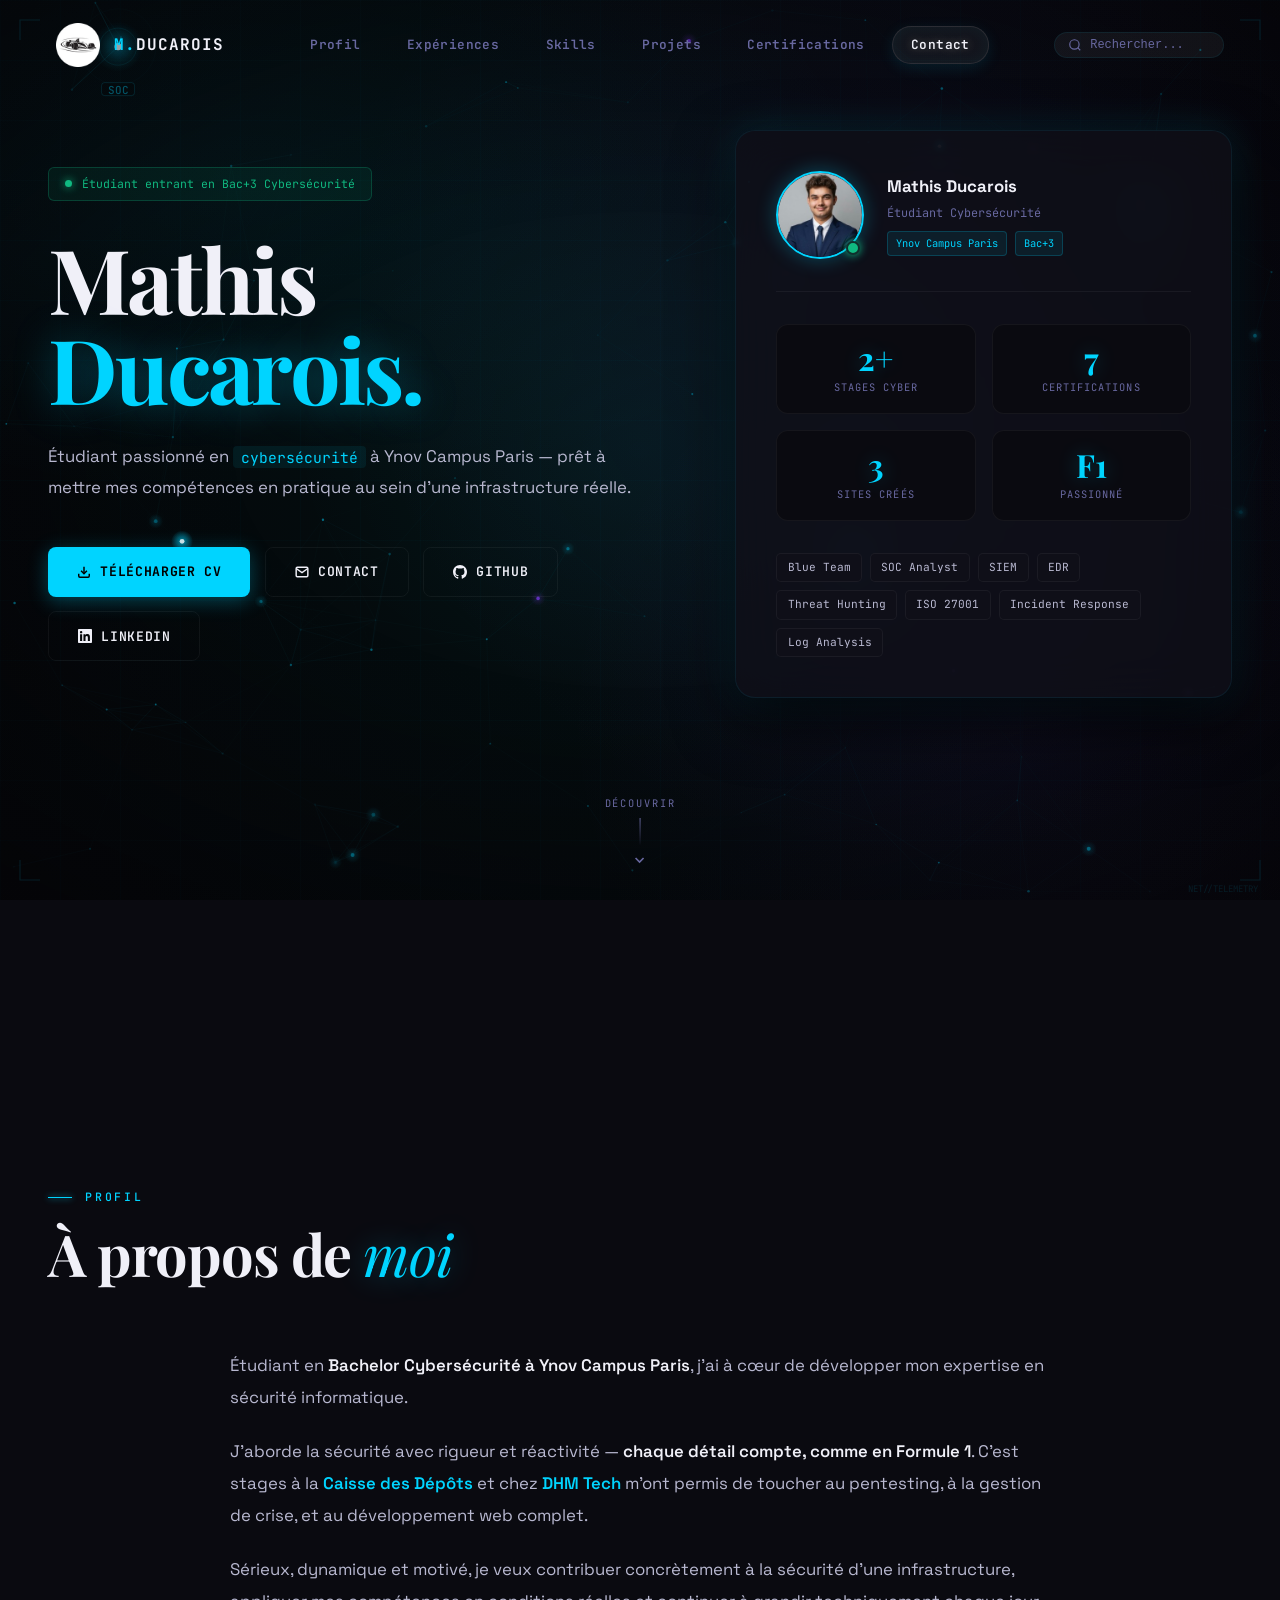
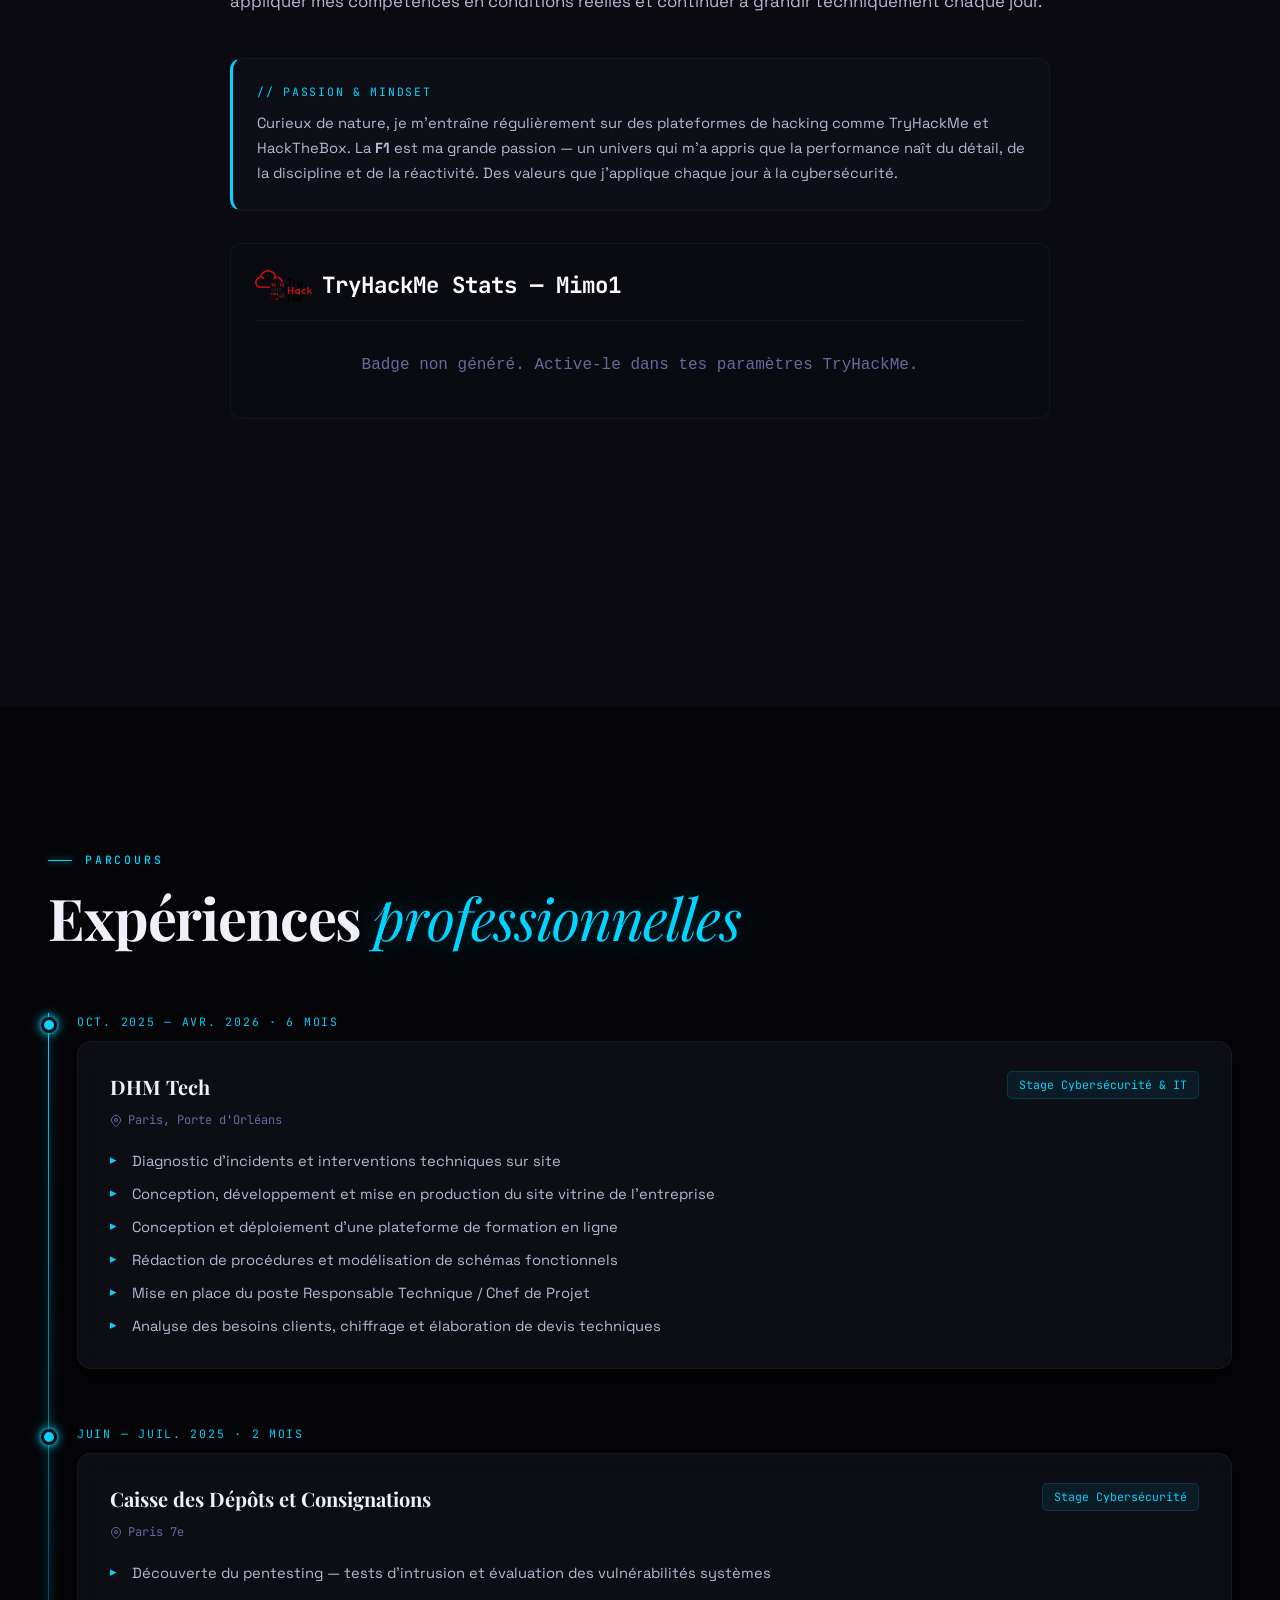
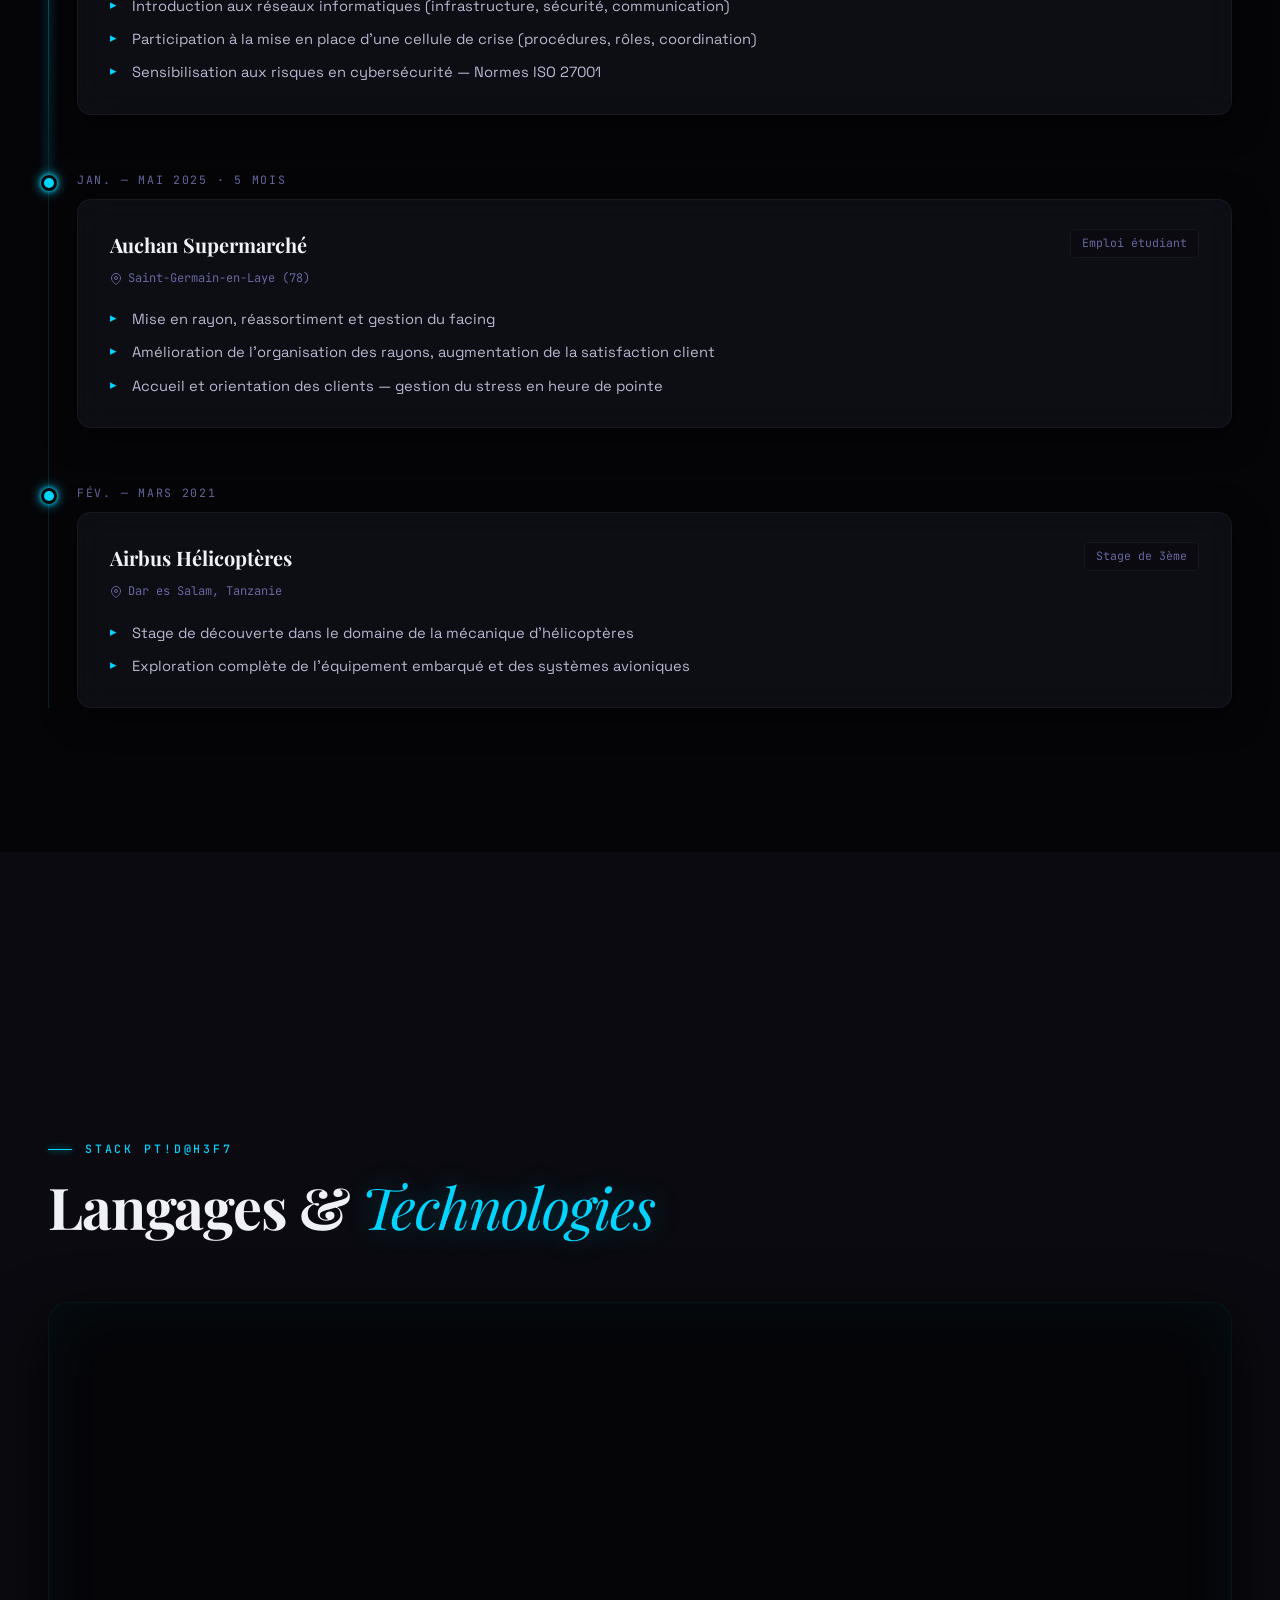
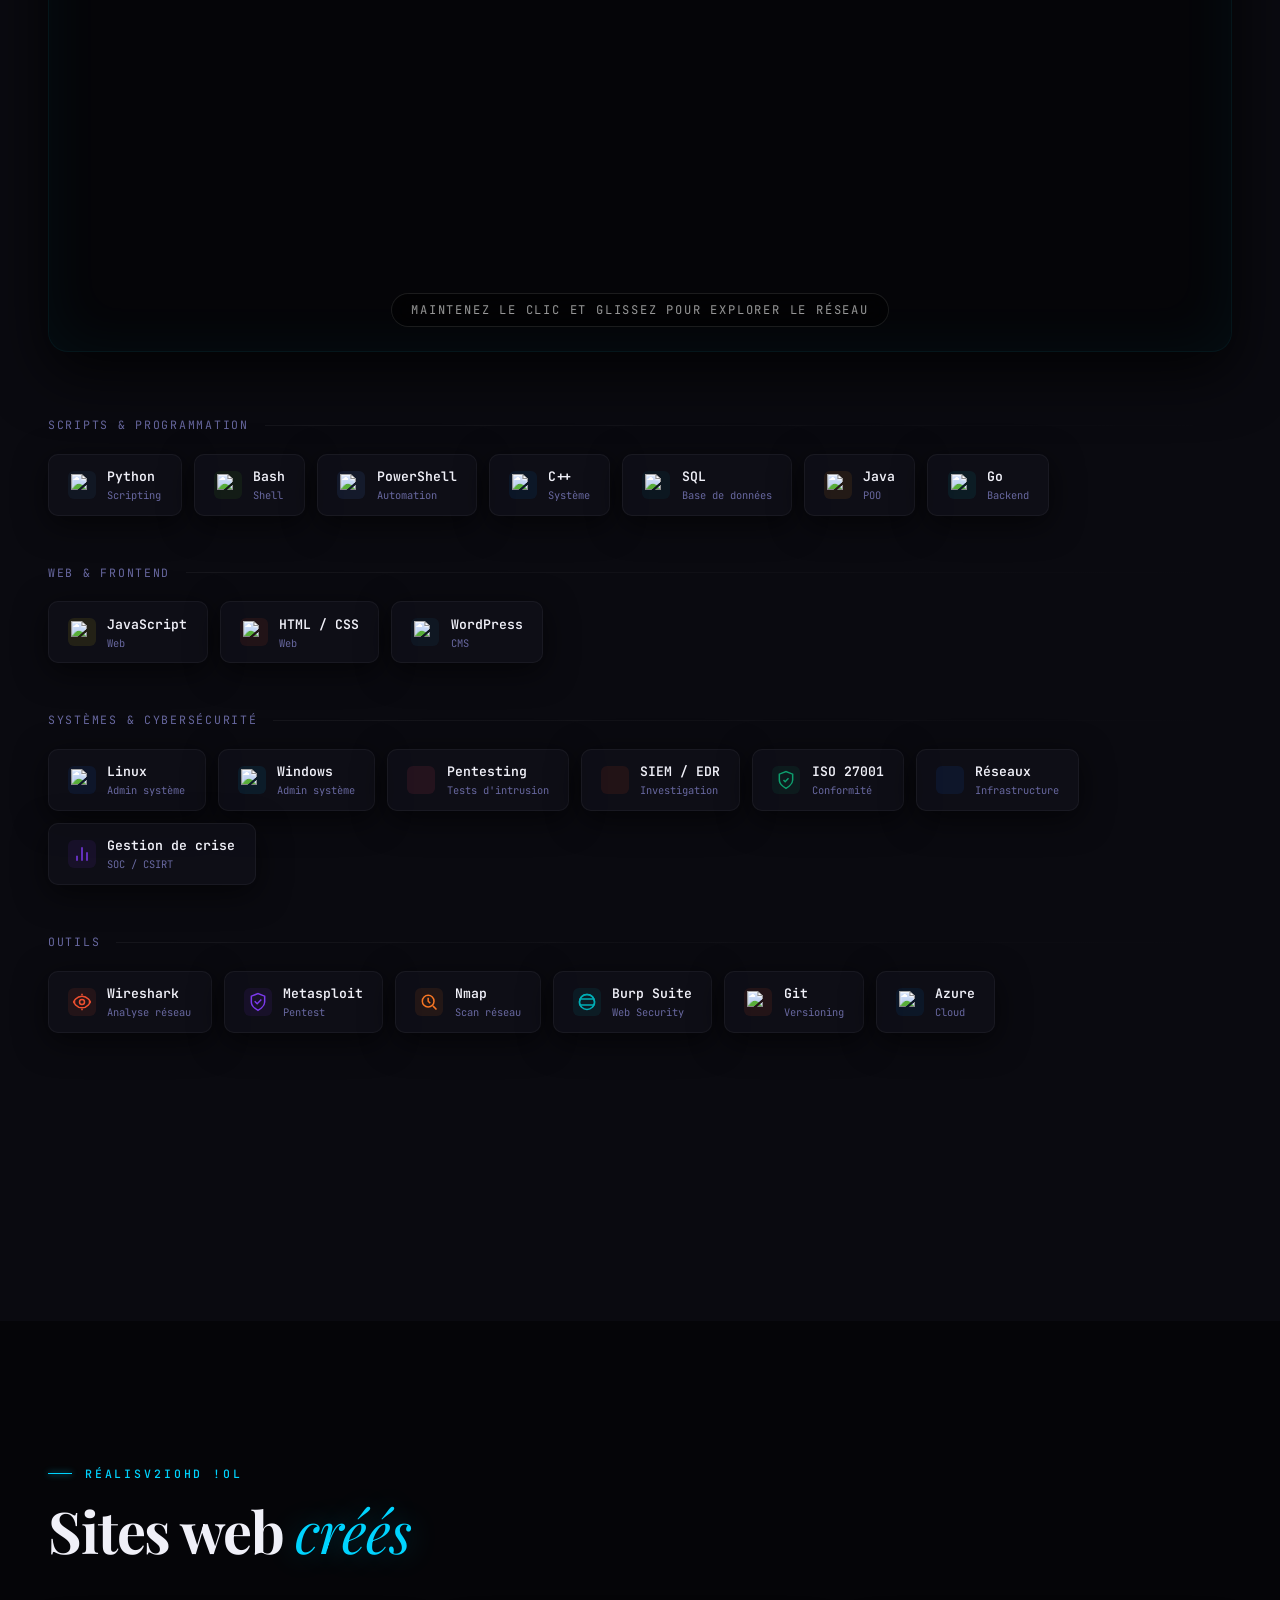
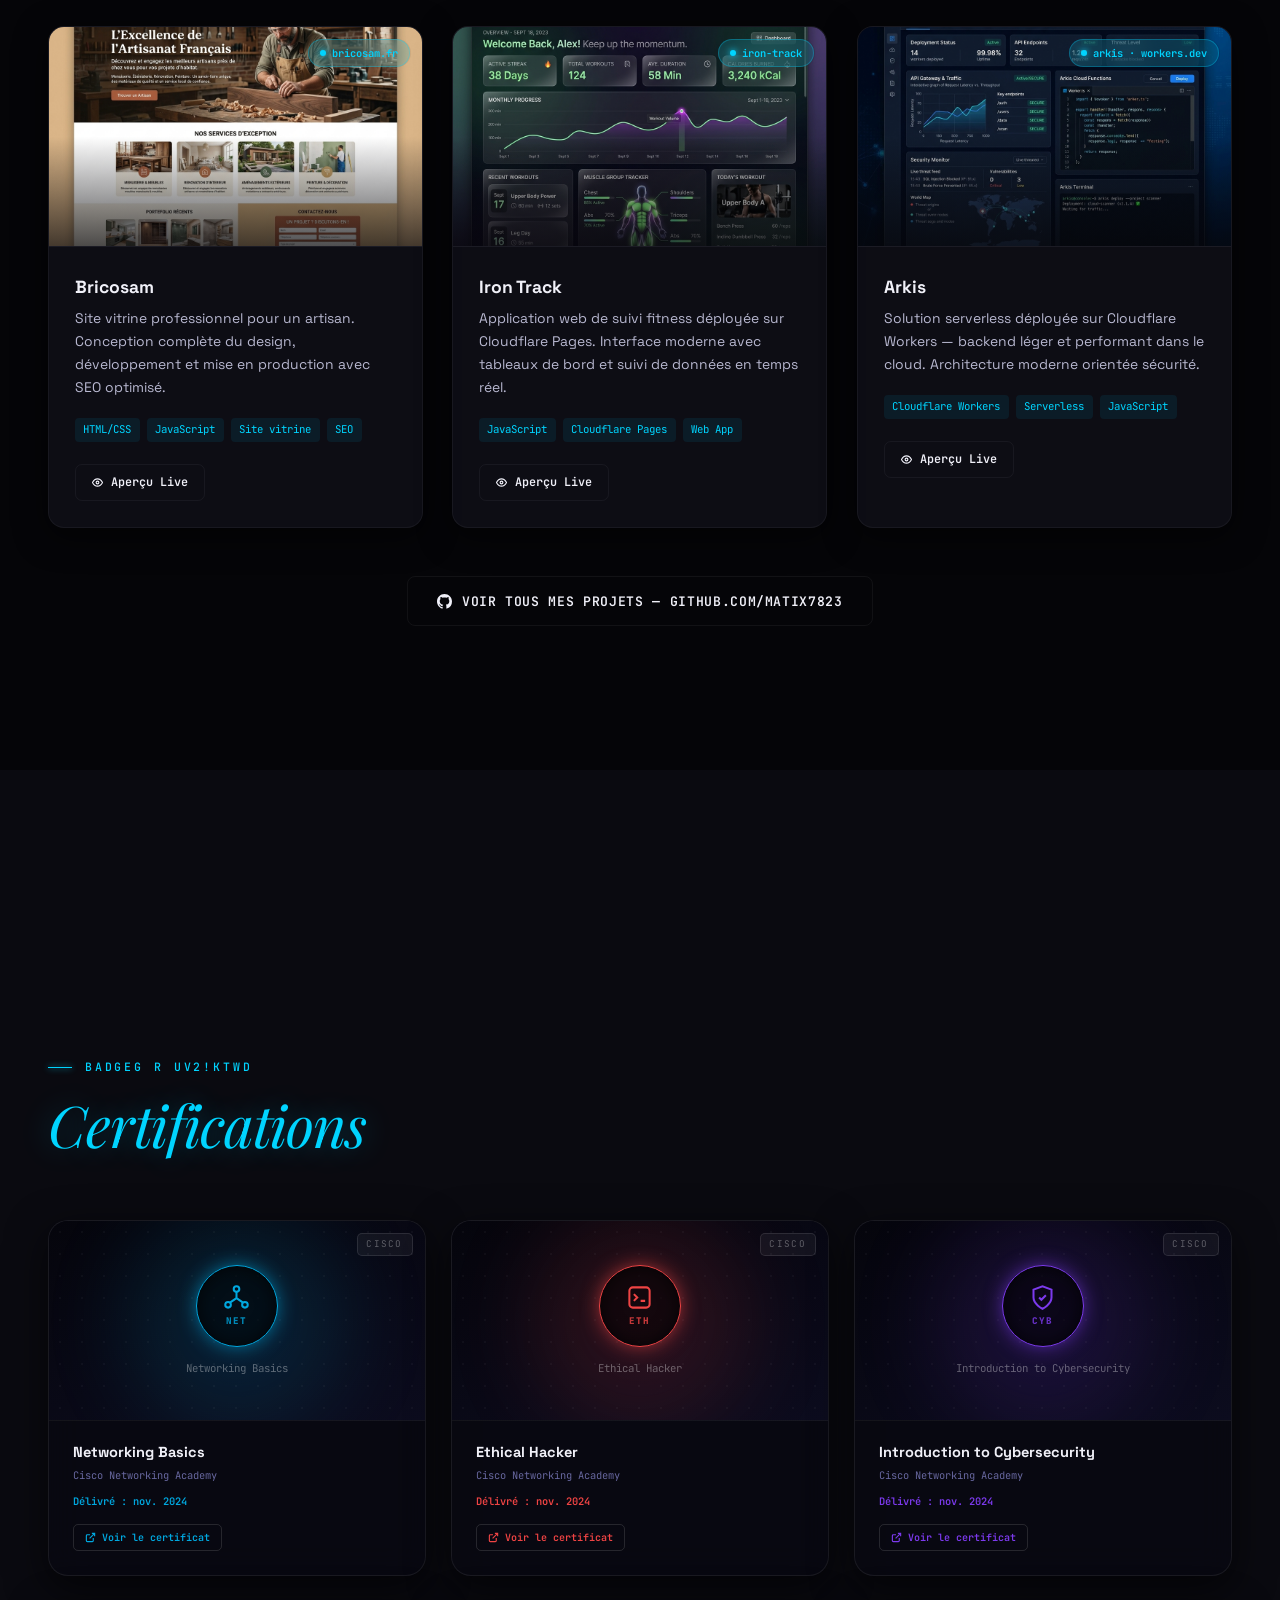
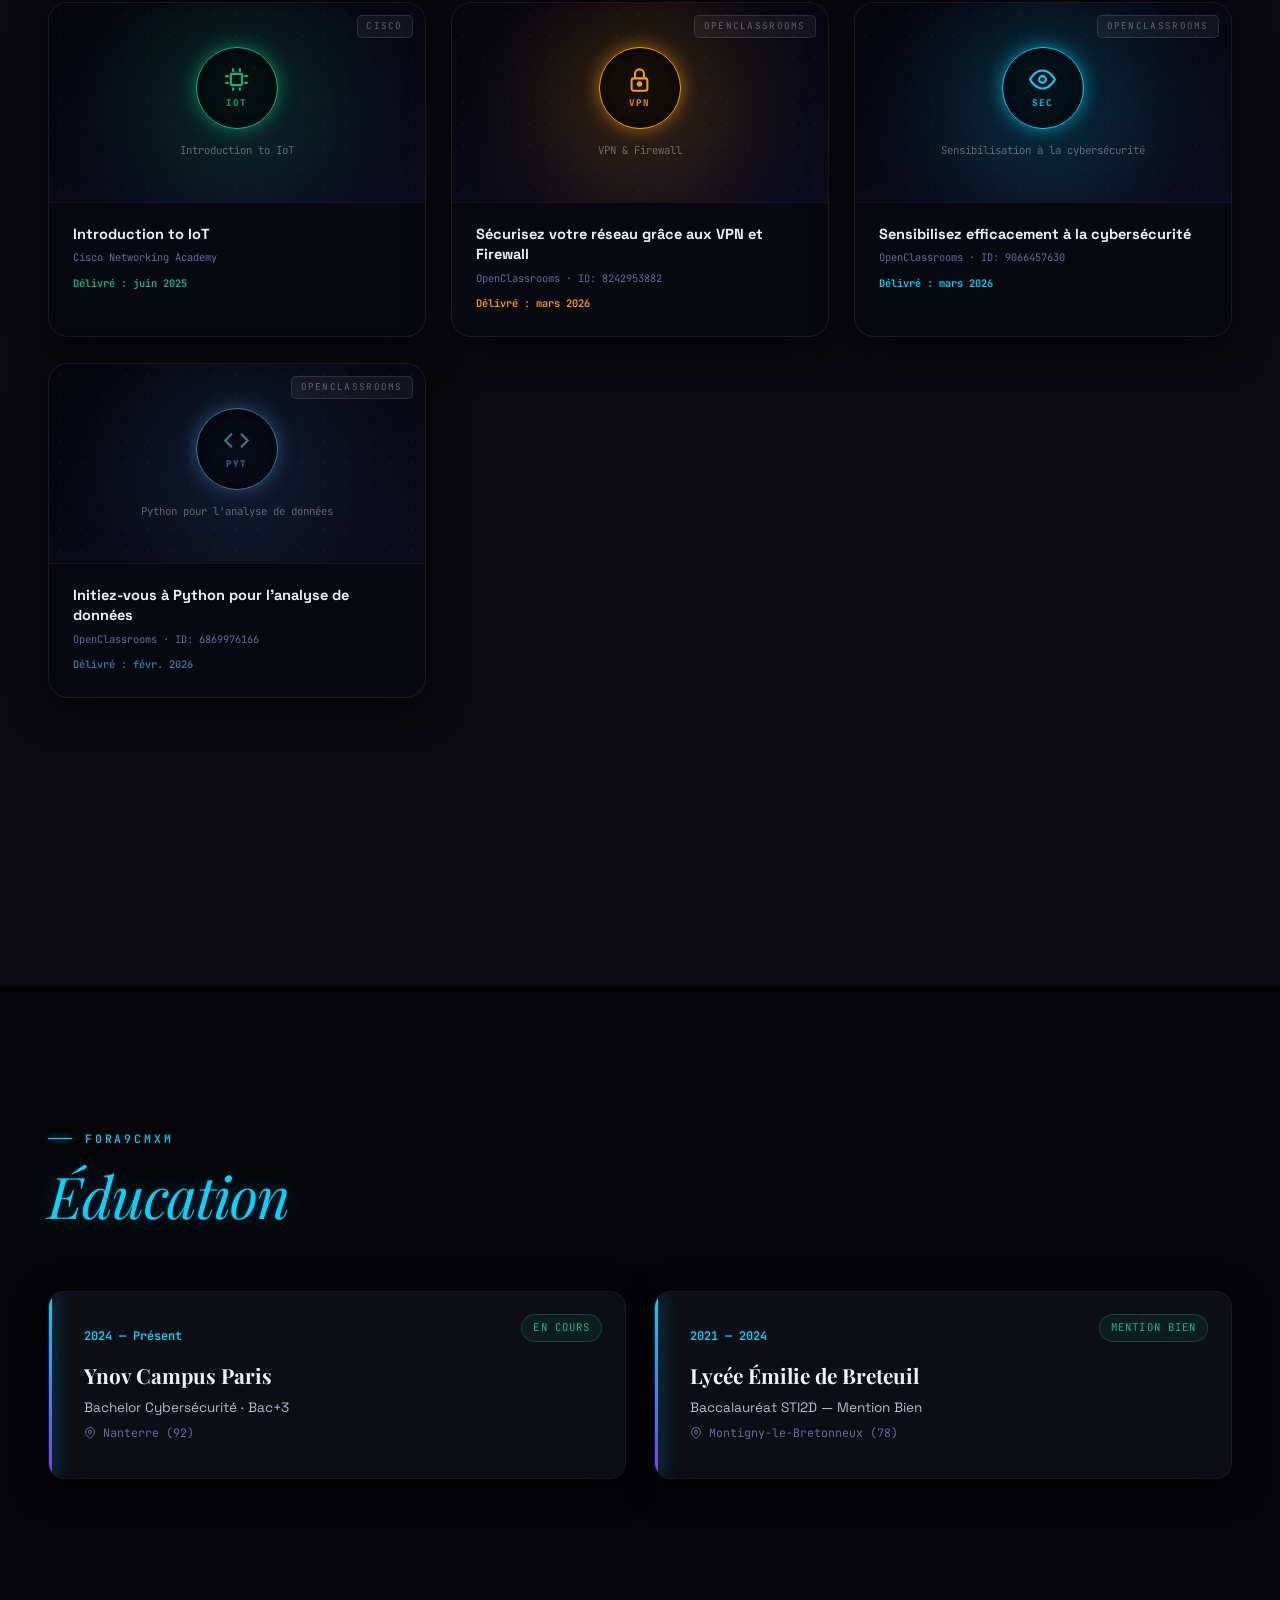
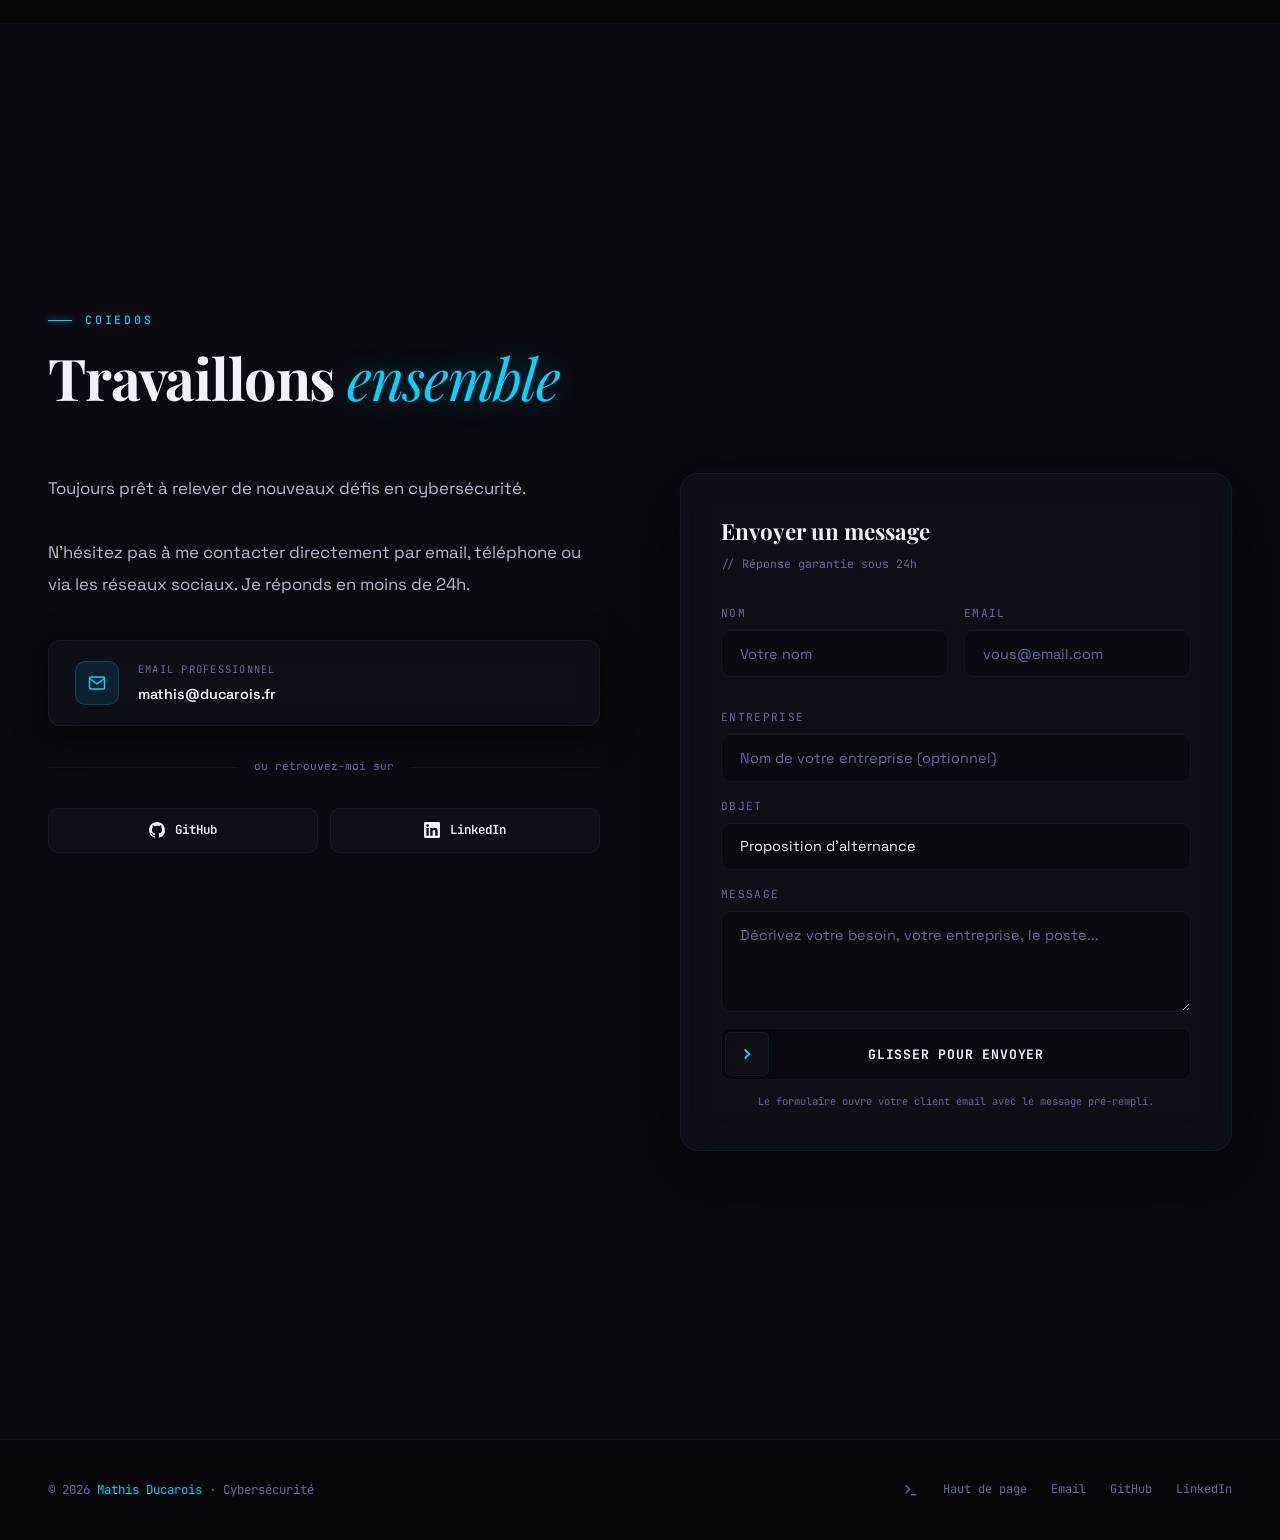
==== commit 75e5a6e6: "new" ====
--- a/index.html
+++ b/index.html
@@ -3093,28 +3093,62 @@
       line-height: 1.6;
     }
 
-    .close-modal { cursor: pointer; transition: transform 0.2s; }
-    .close-modal:hover { transform: scale(1.2); }
-    .terminal-intro { font-size: 0.85rem; color: #888; margin-bottom: 0.5rem; }
-    .nav-search-btn {
+    .close-modal {
+      cursor: pointer; 
+      transition: transform 0.2s;
+      position: relative;
       display: flex;
       align-items: center;
       justify-content: center;
-      background: rgba(0, 212, 255, 0.1);
-      border: 1px solid rgba(0, 212, 255, 0.2);
+    }
+    .close-modal::before, .close-modal::after {
+      content: '';
+      position: absolute;
+      width: 60%;
+      height: 1.5px;
+      background: rgba(0,0,0,0.6);
+      opacity: 0;
+      transition: opacity 0.2s;
+    }
+    .close-modal::before { transform: rotate(45deg); }
+    .close-modal::after { transform: rotate(-45deg); }
+    .close-modal:hover { transform: scale(1.2); }
+    .close-modal:hover::before, .close-modal:hover::after { opacity: 1; }
+    .terminal-intro { font-size: 0.85rem; color: #888; margin-bottom: 0.5rem; }
+    .nav-search-container {
+      display: flex;
+      align-items: center;
+      background: rgba(255, 255, 255, 0.05);
+      border: 1px solid var(--border);
+      border-radius: 100px;
+      padding: 0.3rem 0.8rem;
+      gap: 0.5rem;
+      transition: all 0.3s ease;
+    }
+    .nav-search-container:focus-within {
+      border-color: var(--accent);
+      box-shadow: 0 0 10px rgba(0, 212, 255, 0.2);
+      background: rgba(0, 212, 255, 0.05);
+    }
+    .nav-search-container svg {
+      color: var(--muted);
+      transition: color 0.3s;
+    }
+    .nav-search-container:focus-within svg {
       color: var(--accent);
-      width: 38px;
-      height: 38px;
-      border-radius: 50%;
-      transition: all 0.3s ease;
-      cursor: pointer;
-    }
-    .nav-search-btn:hover {
-      background: var(--accent);
-      color: #000;
-      box-shadow: 0 0 15px rgba(0, 212, 255, 0.4);
-      transform: scale(1.05);
-    }
+    }
+    #nav-search-input {
+      background: transparent;
+      border: none;
+      color: var(--text);
+      font-family: 'DM Mono', monospace;
+      font-size: 0.75rem;
+      width: 120px;
+      outline: none;
+      transition: width 0.3s ease;
+    }
+    #nav-search-input::placeholder { color: var(--muted); }
+    #nav-search-input:focus { width: 160px; }
   </style>
 </head>
 
@@ -3194,12 +3228,13 @@
     </ul>
 
     <div class="nav-right">
-      <button class="nav-search-btn" id="btn-open-search" aria-label="Recherche">
-        <svg width="18" height="18" viewBox="0 0 24 24" fill="none" stroke="currentColor" stroke-width="2">
-          <polyline points="4 17 10 11 4 5"></polyline>
-          <line x1="12" y1="19" x2="20" y2="19"></line>
+      <div class="nav-search-container">
+        <svg width="14" height="14" viewBox="0 0 24 24" fill="none" stroke="currentColor" stroke-width="2">
+          <circle cx="11" cy="11" r="8"></circle>
+          <line x1="21" y1="21" x2="16.65" y2="16.65"></line>
         </svg>
-      </button>
+        <input type="text" id="nav-search-input" placeholder="Rechercher..." autocomplete="off">
+      </div>
       <div class="hamburger" id="hamburger" aria-label="Menu">
         <span></span><span></span><span></span>
       </div>
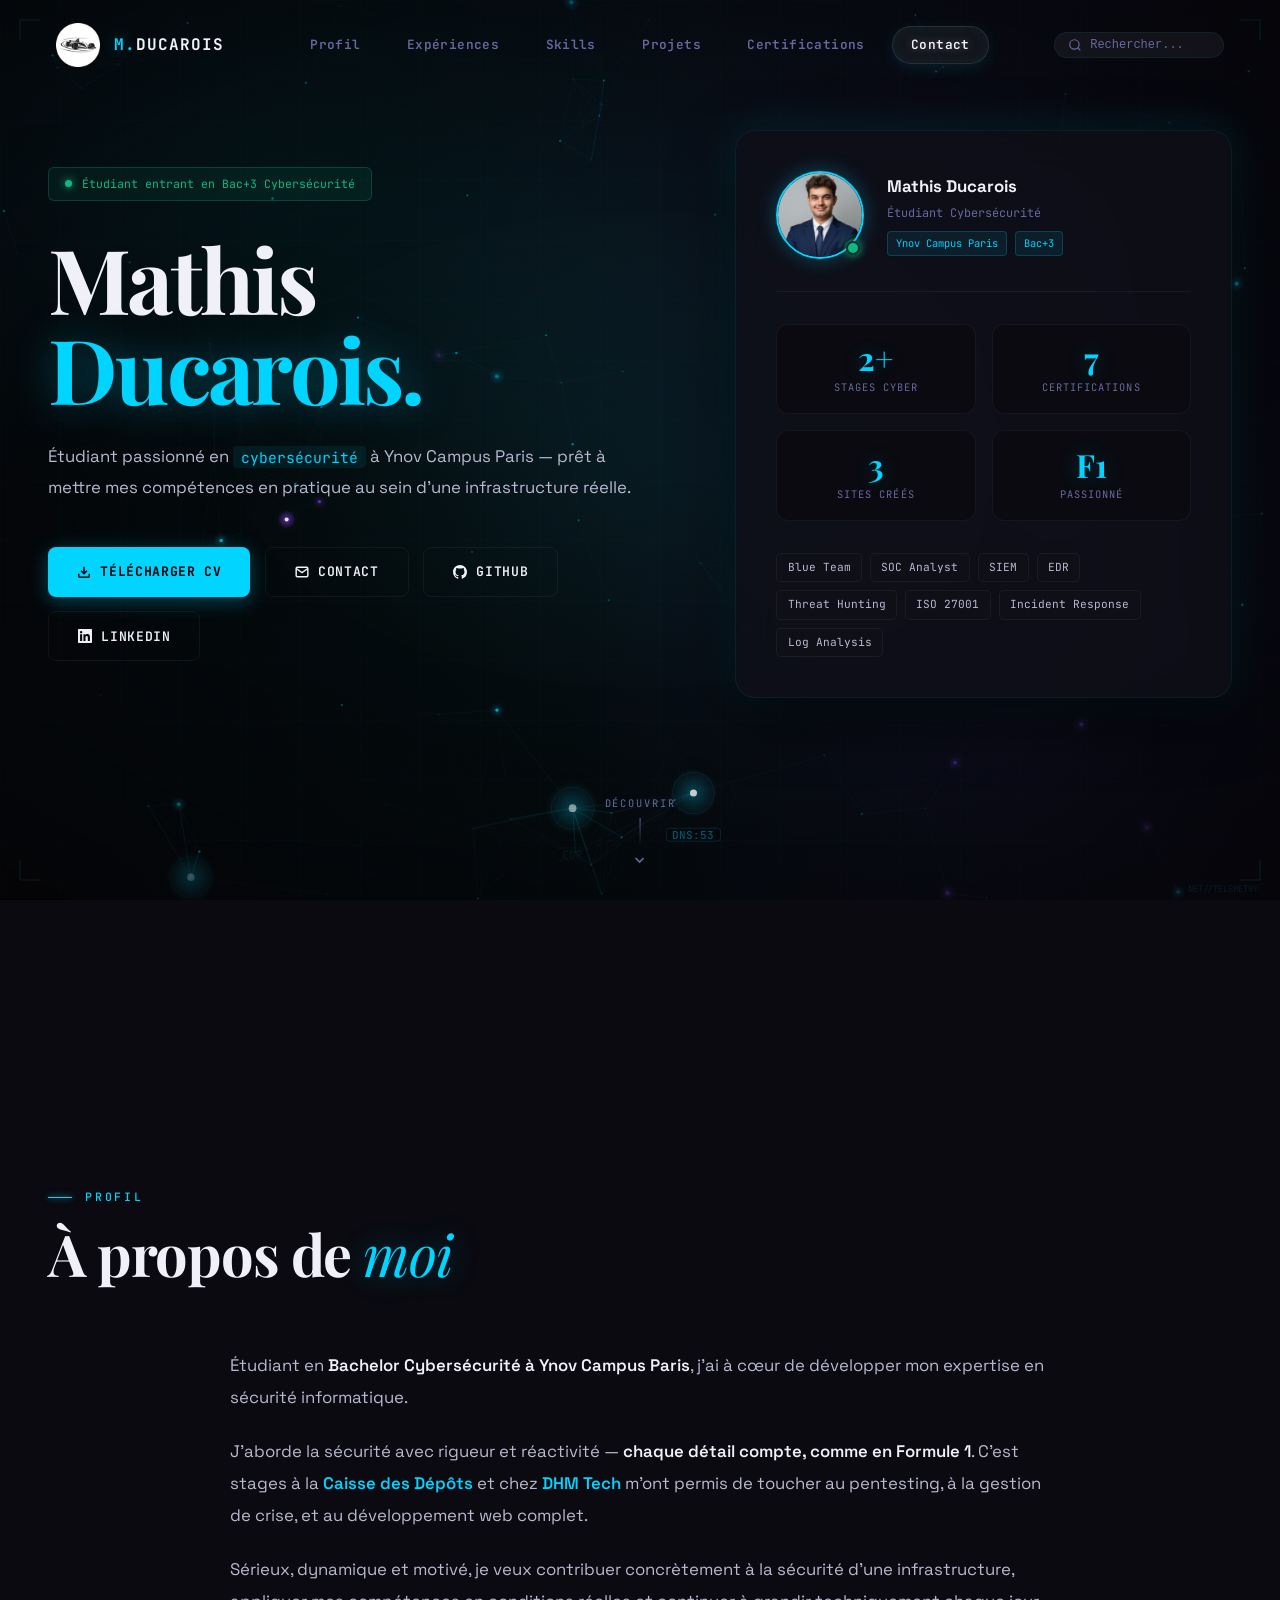
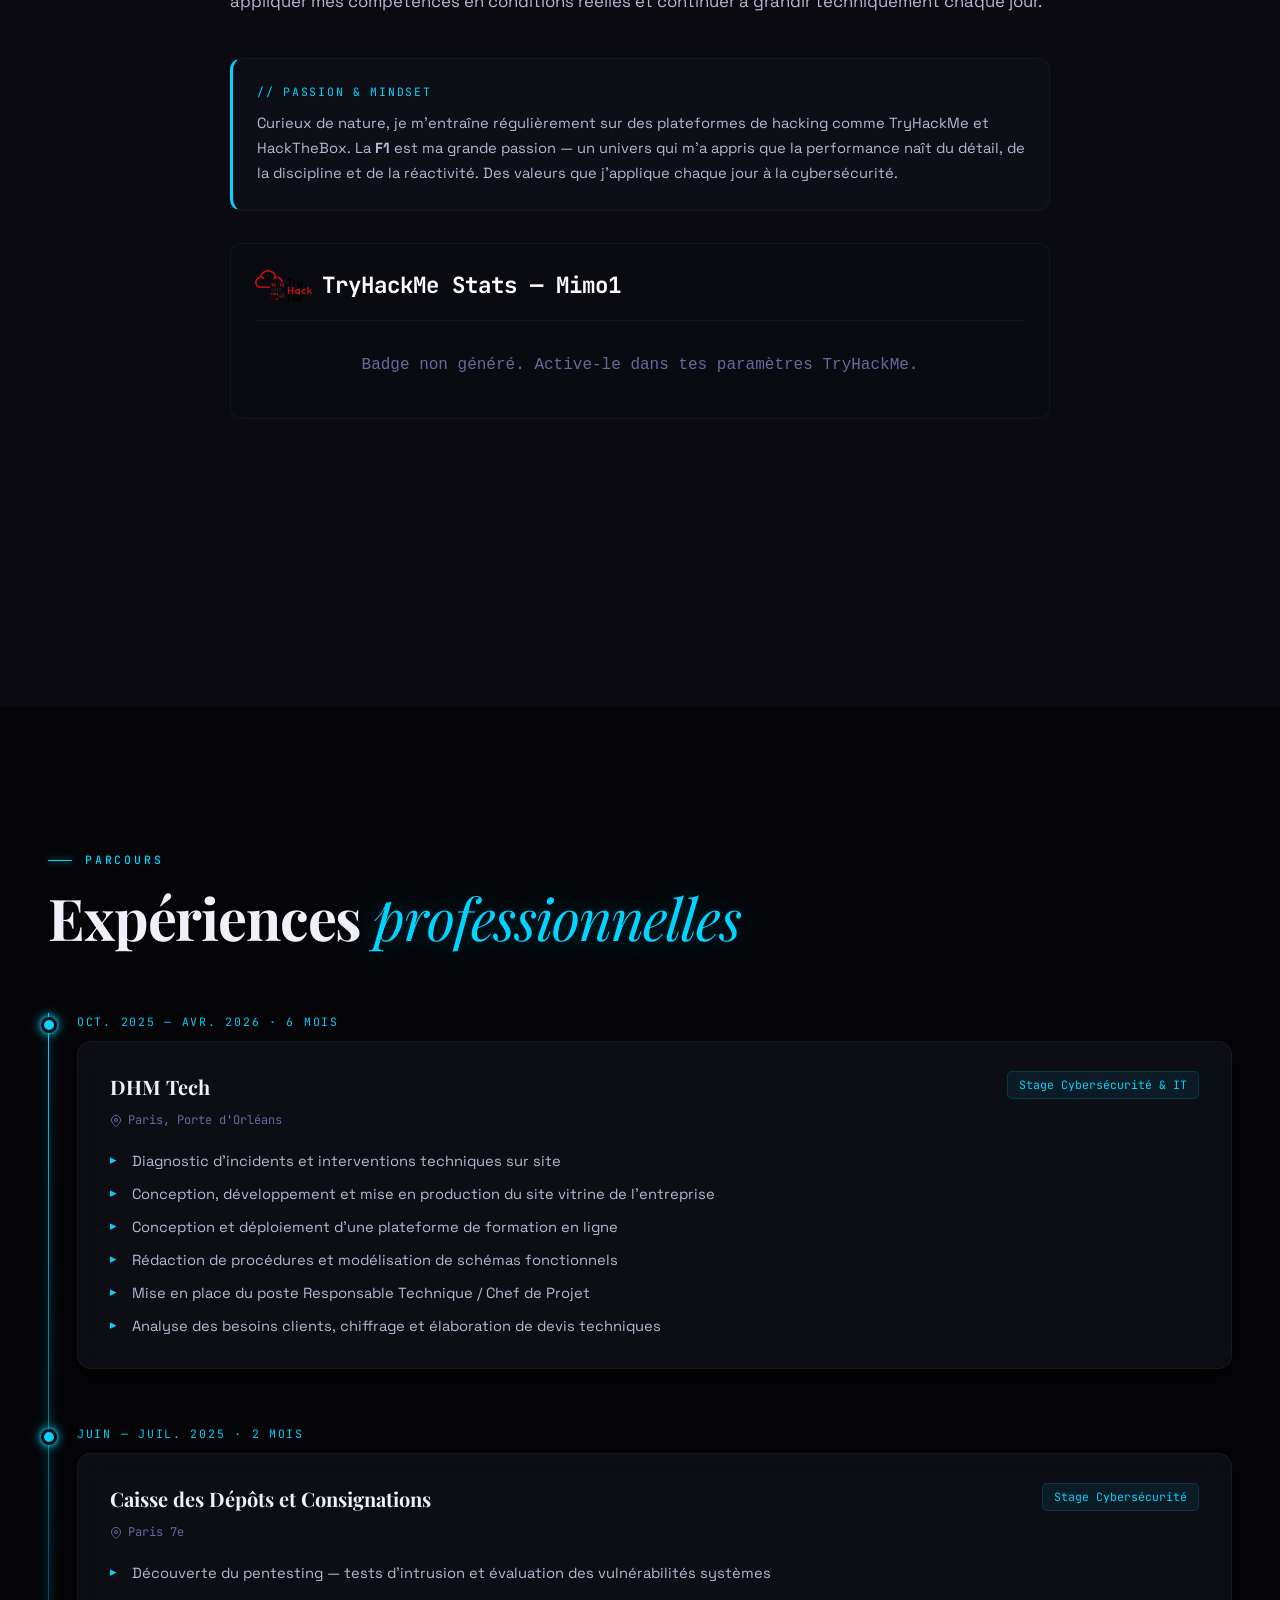
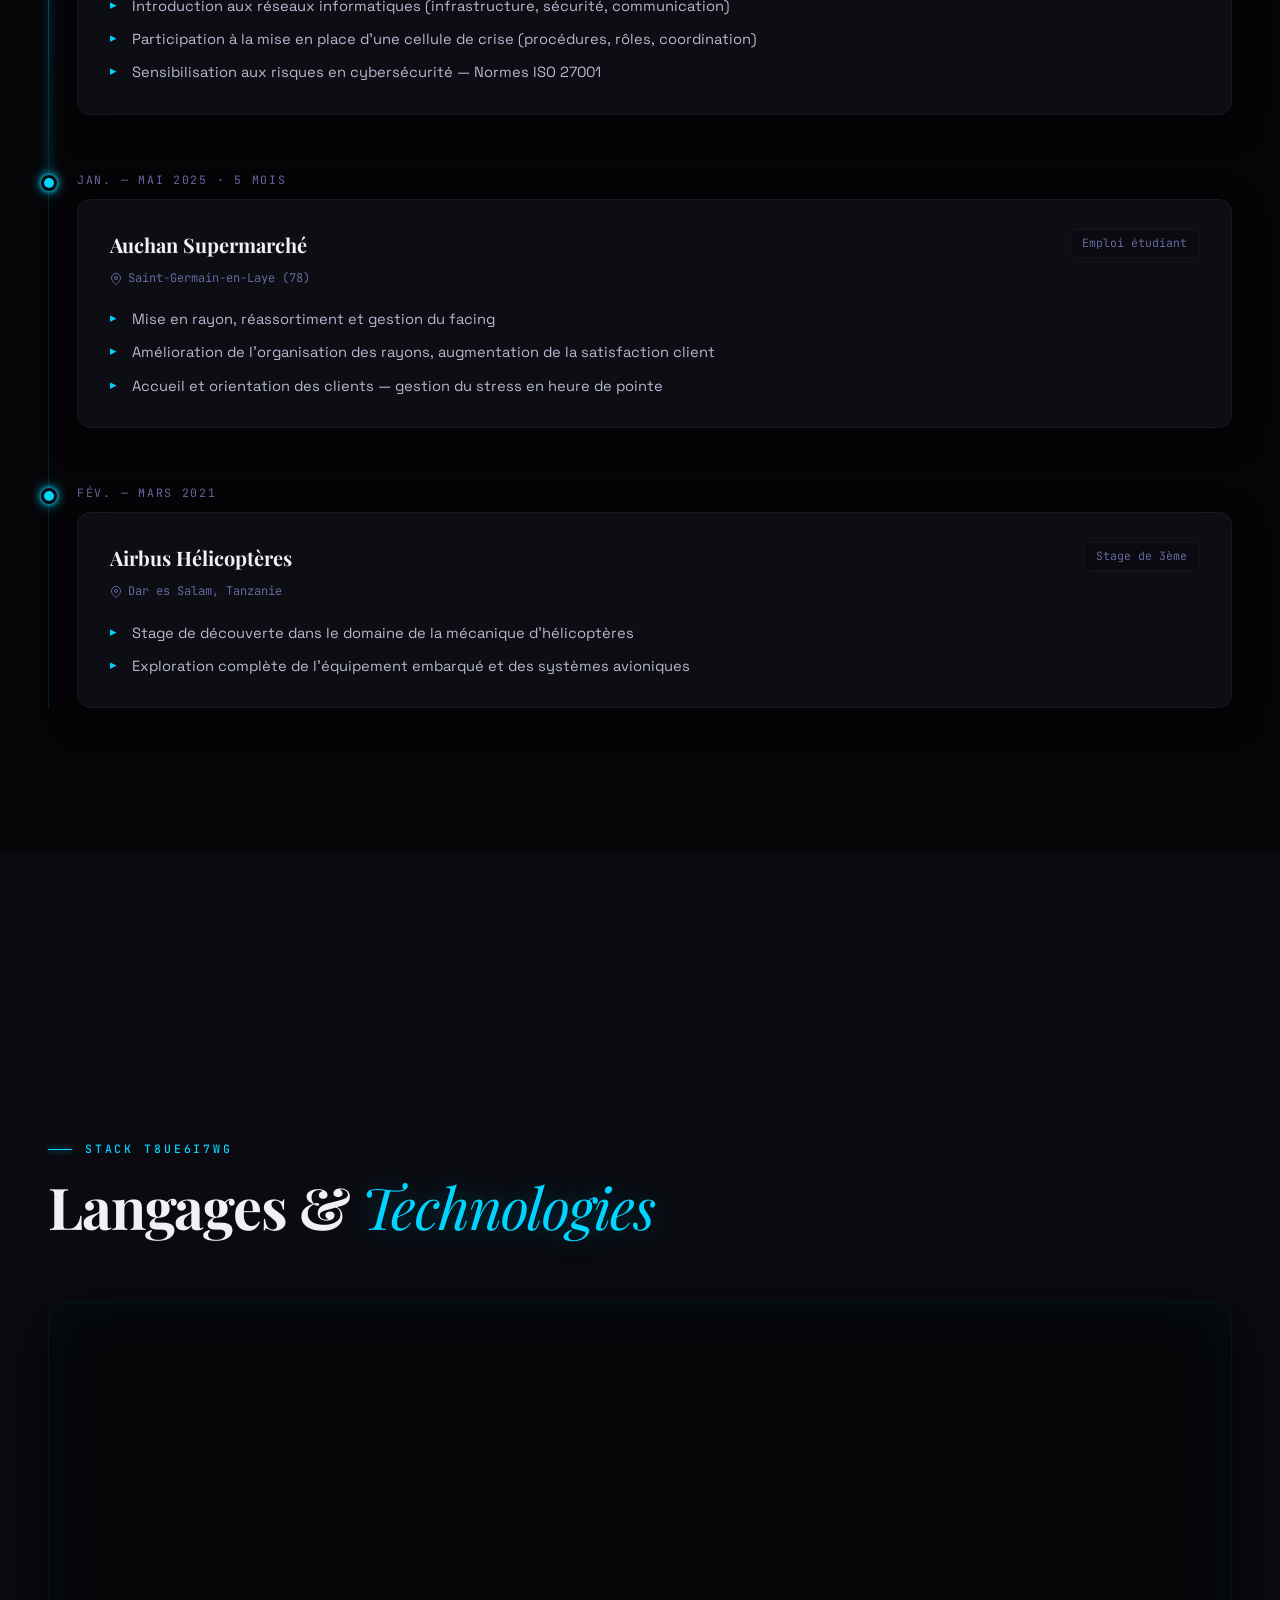
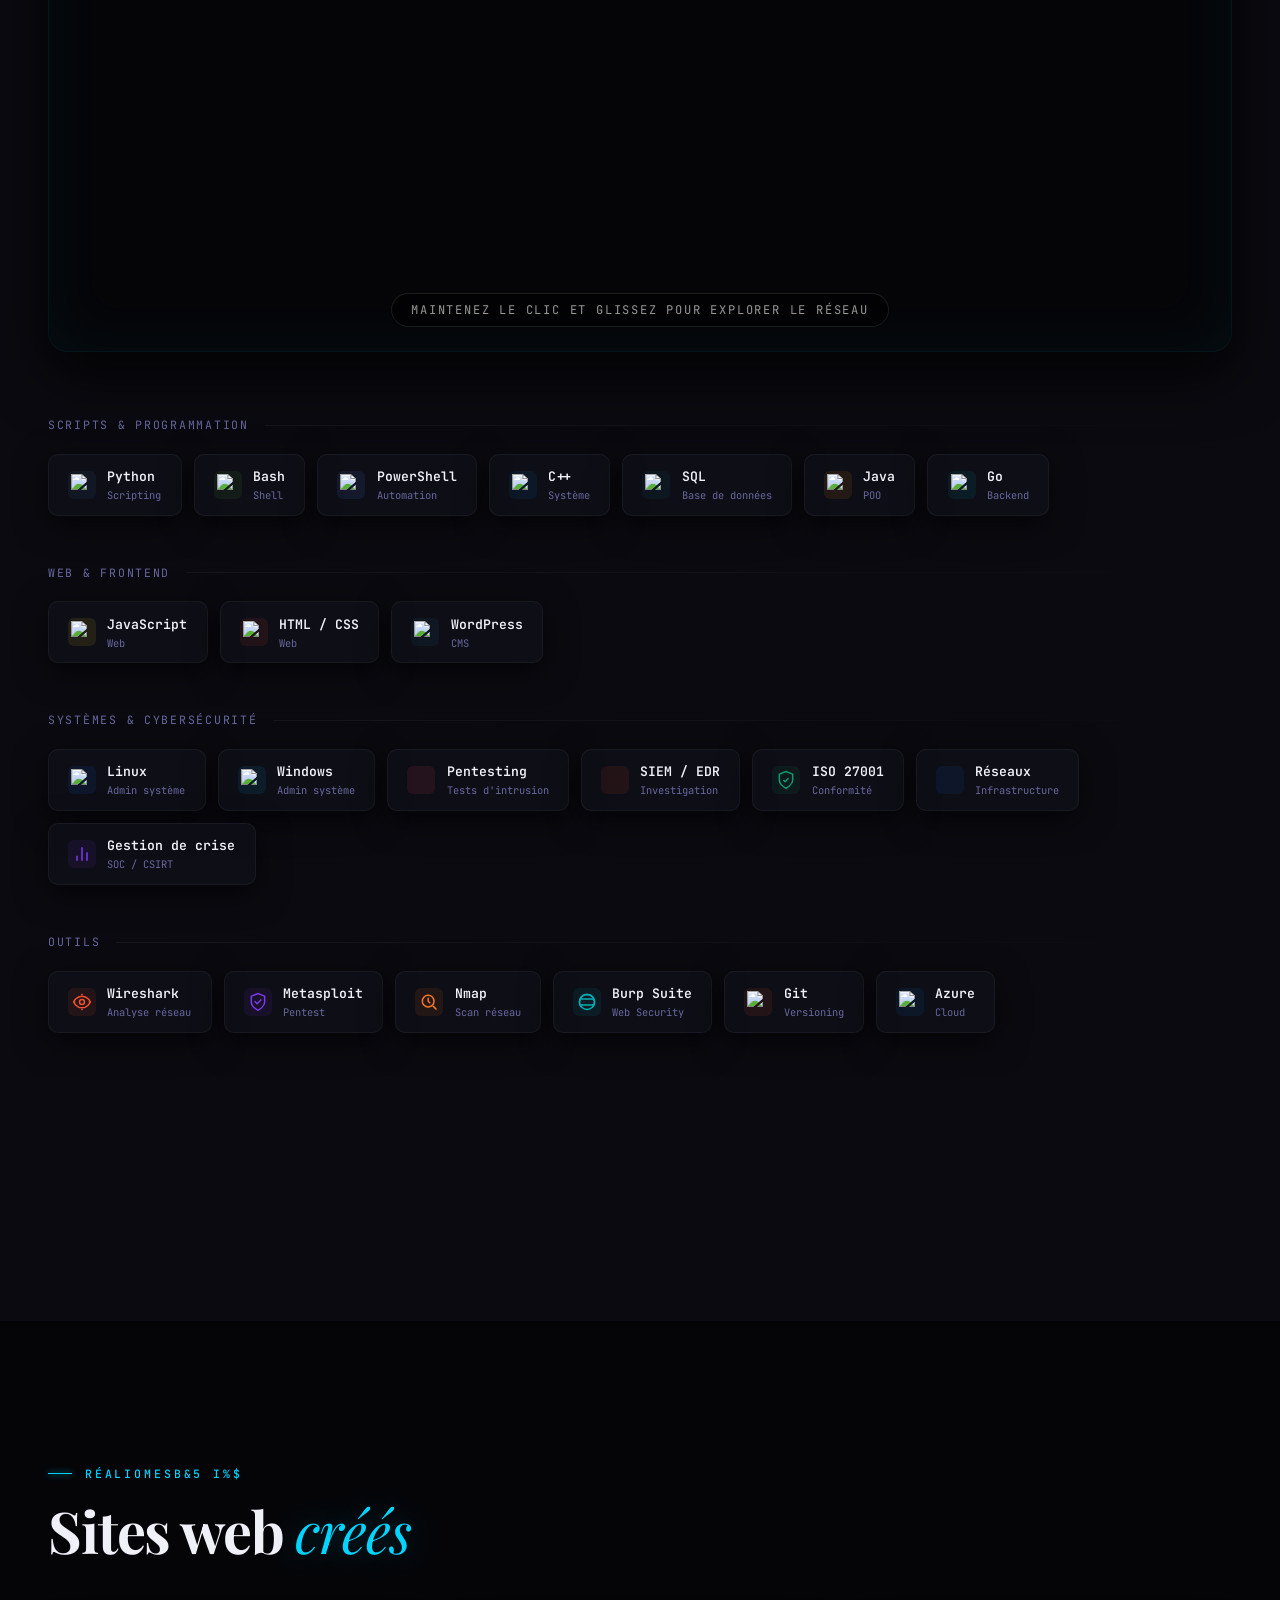
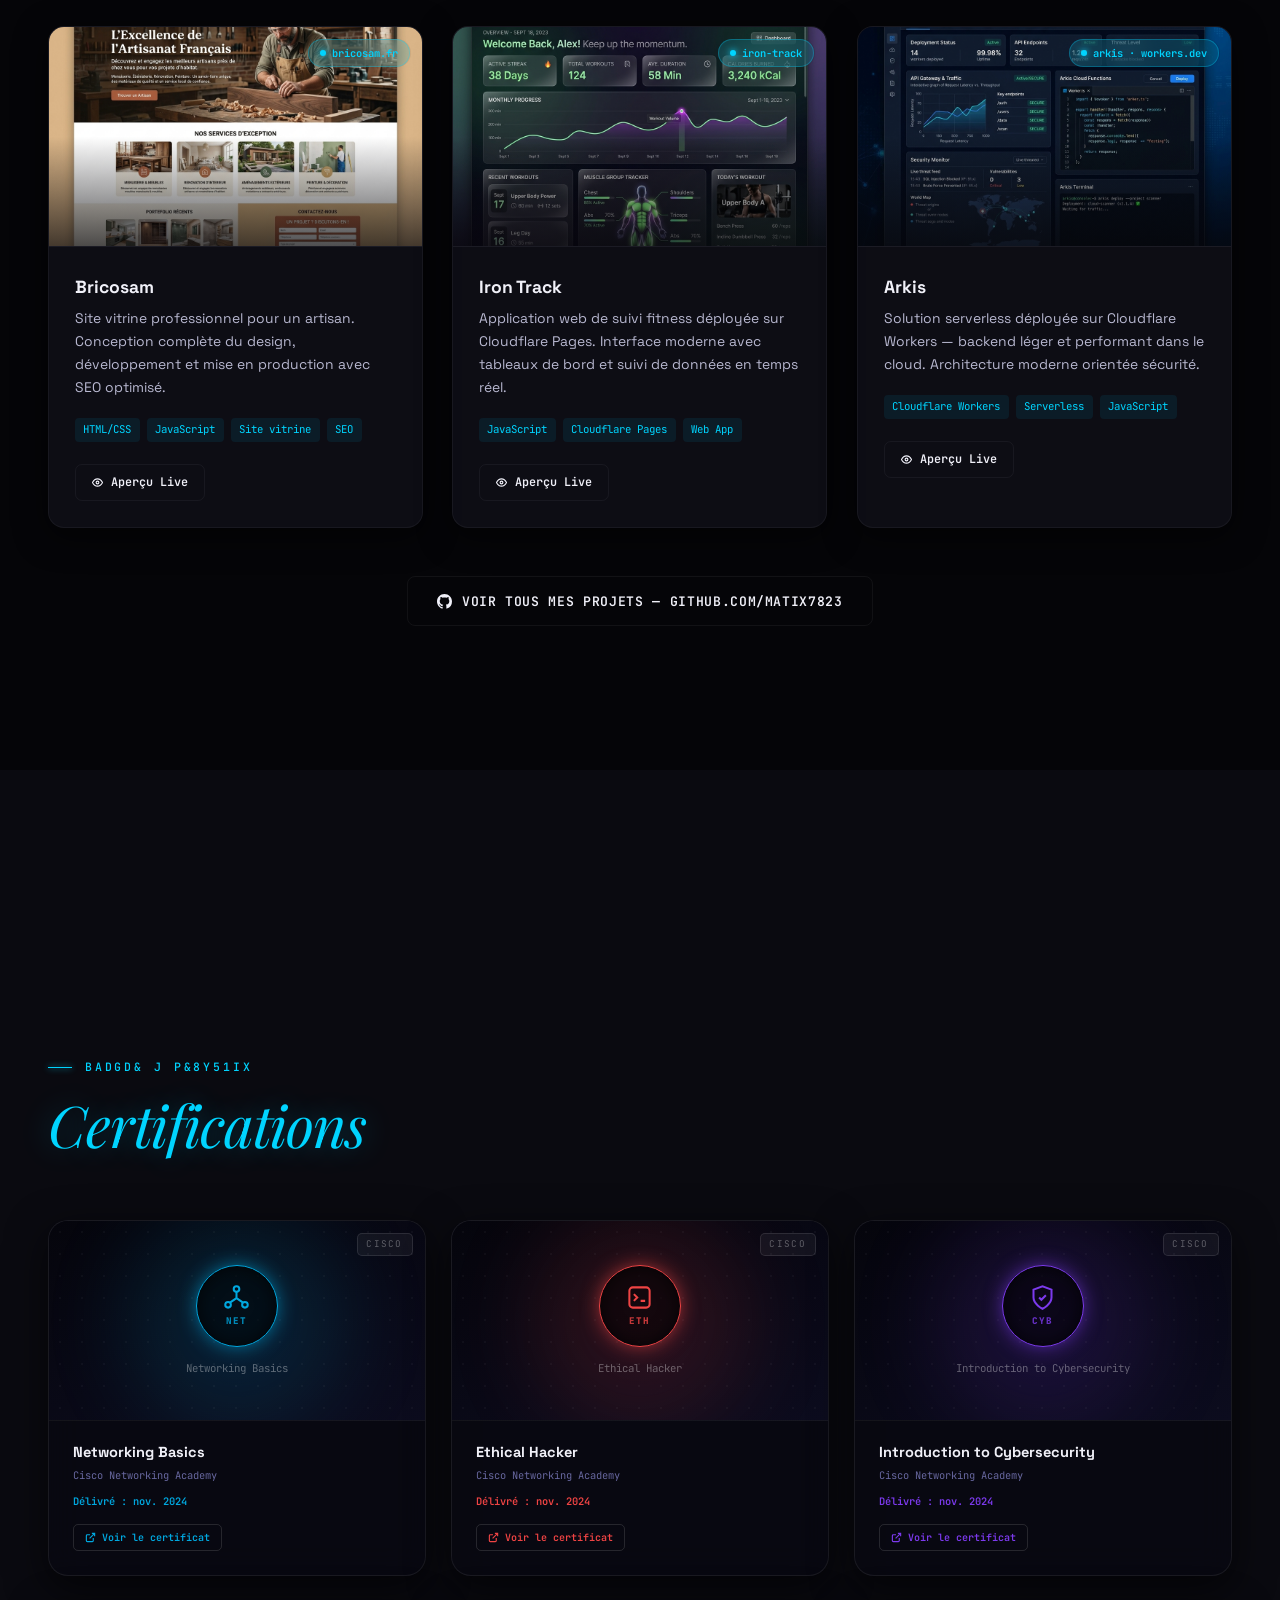
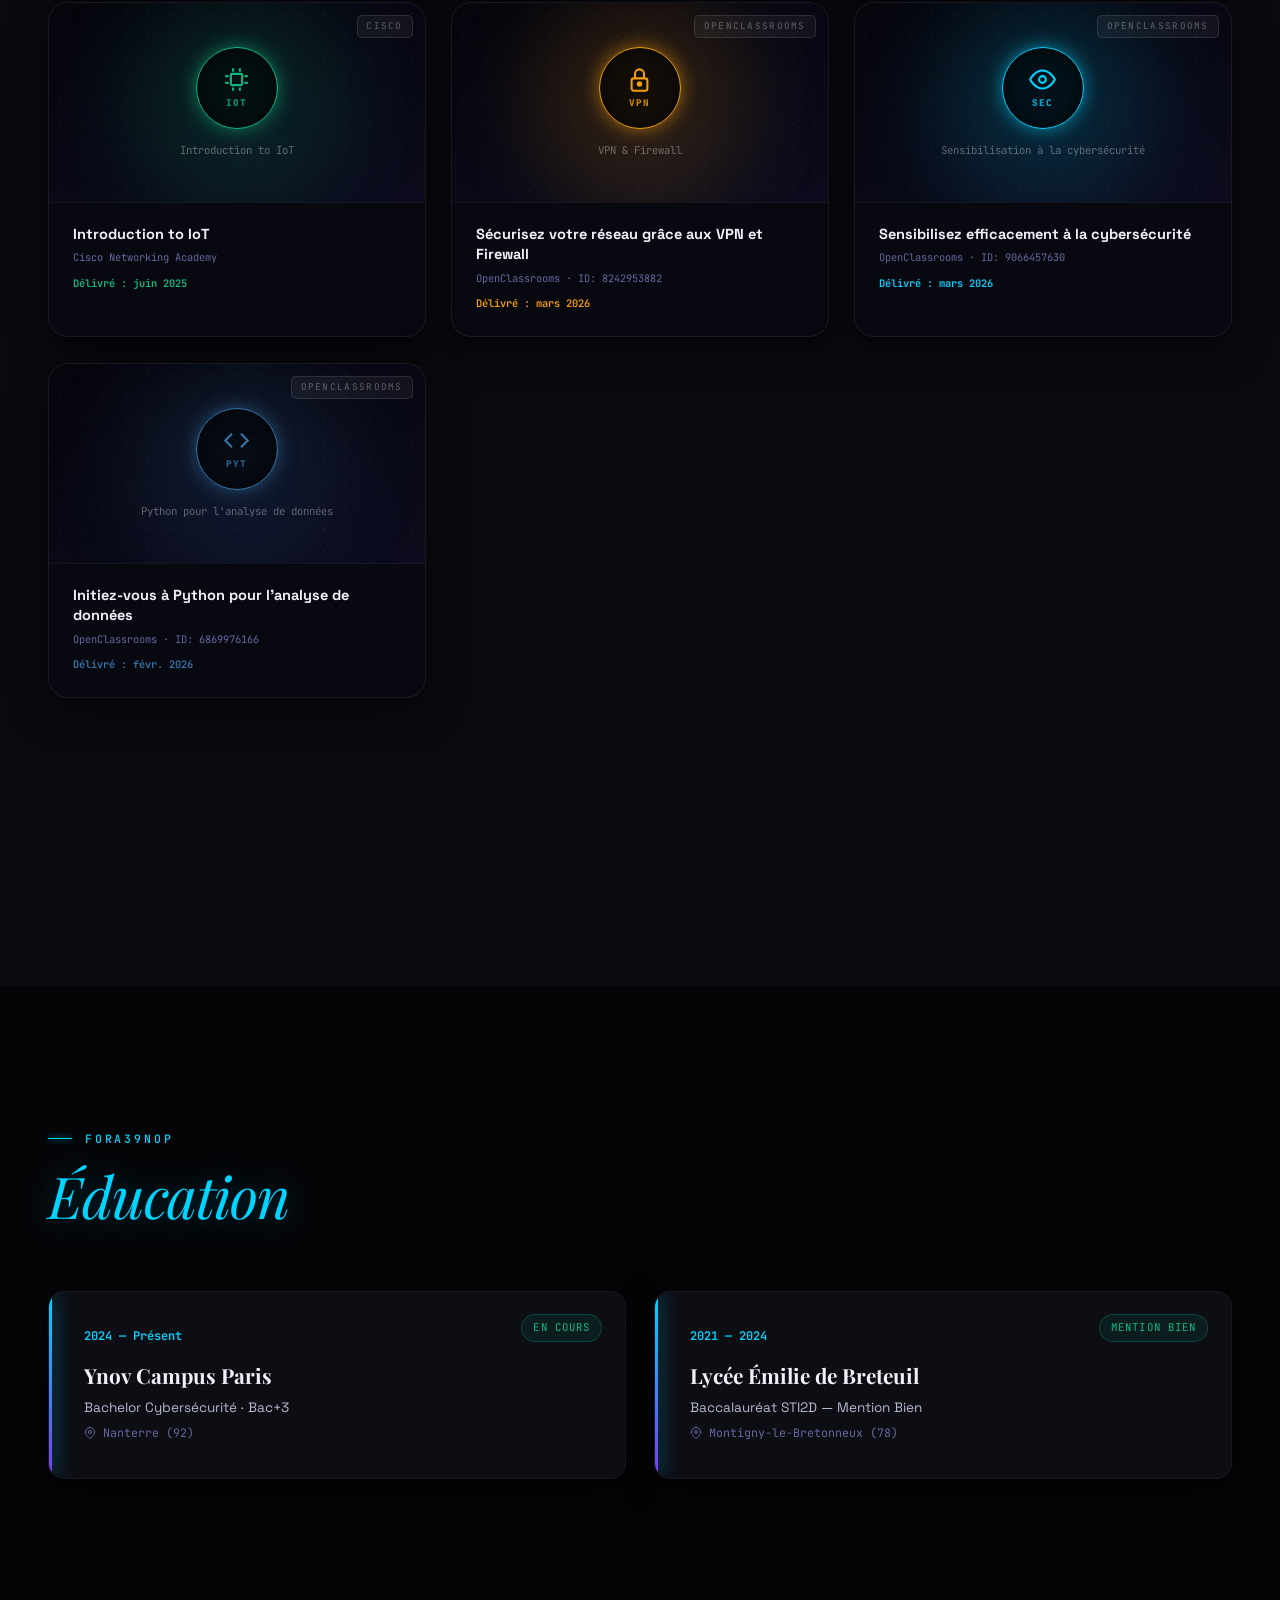
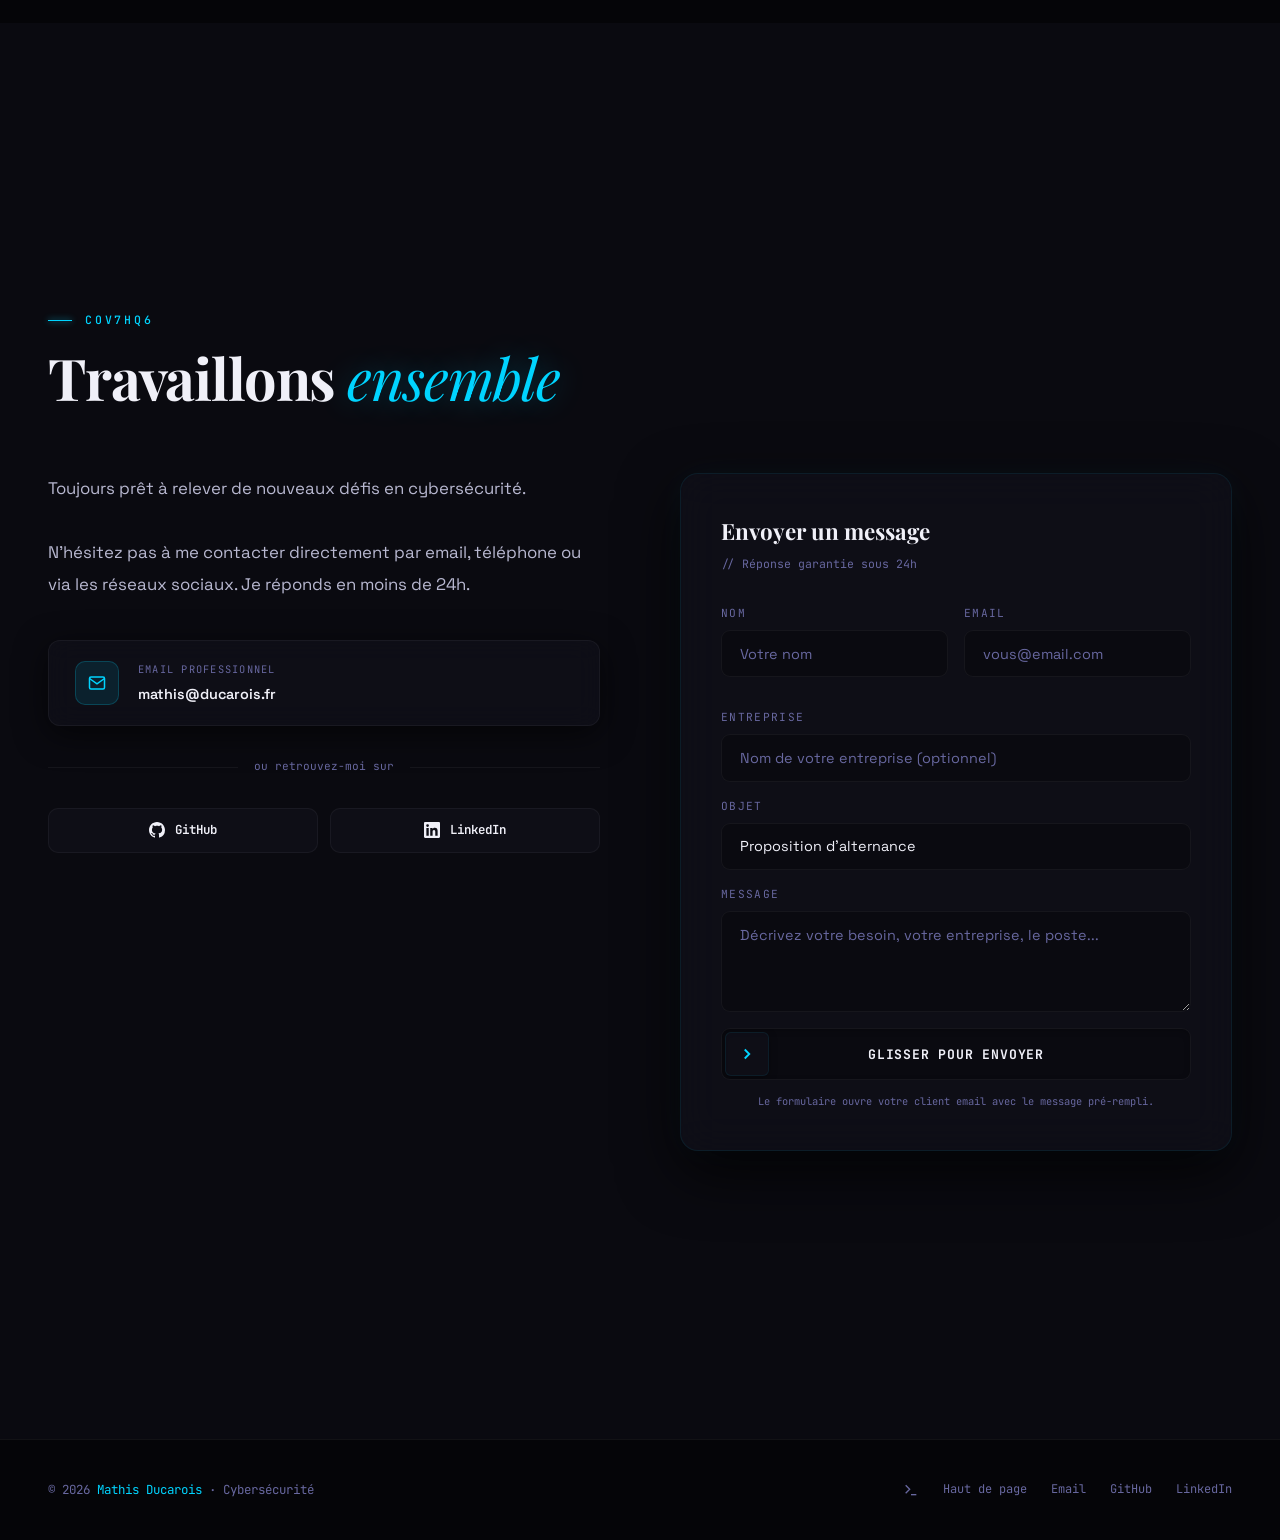
==== commit cb6d17e9: "new" ====
--- a/index.html
+++ b/index.html
@@ -3133,6 +3133,7 @@
     .nav-search-container svg {
       color: var(--muted);
       transition: color 0.3s;
+      pointer-events: none;
     }
     .nav-search-container:focus-within svg {
       color: var(--accent);
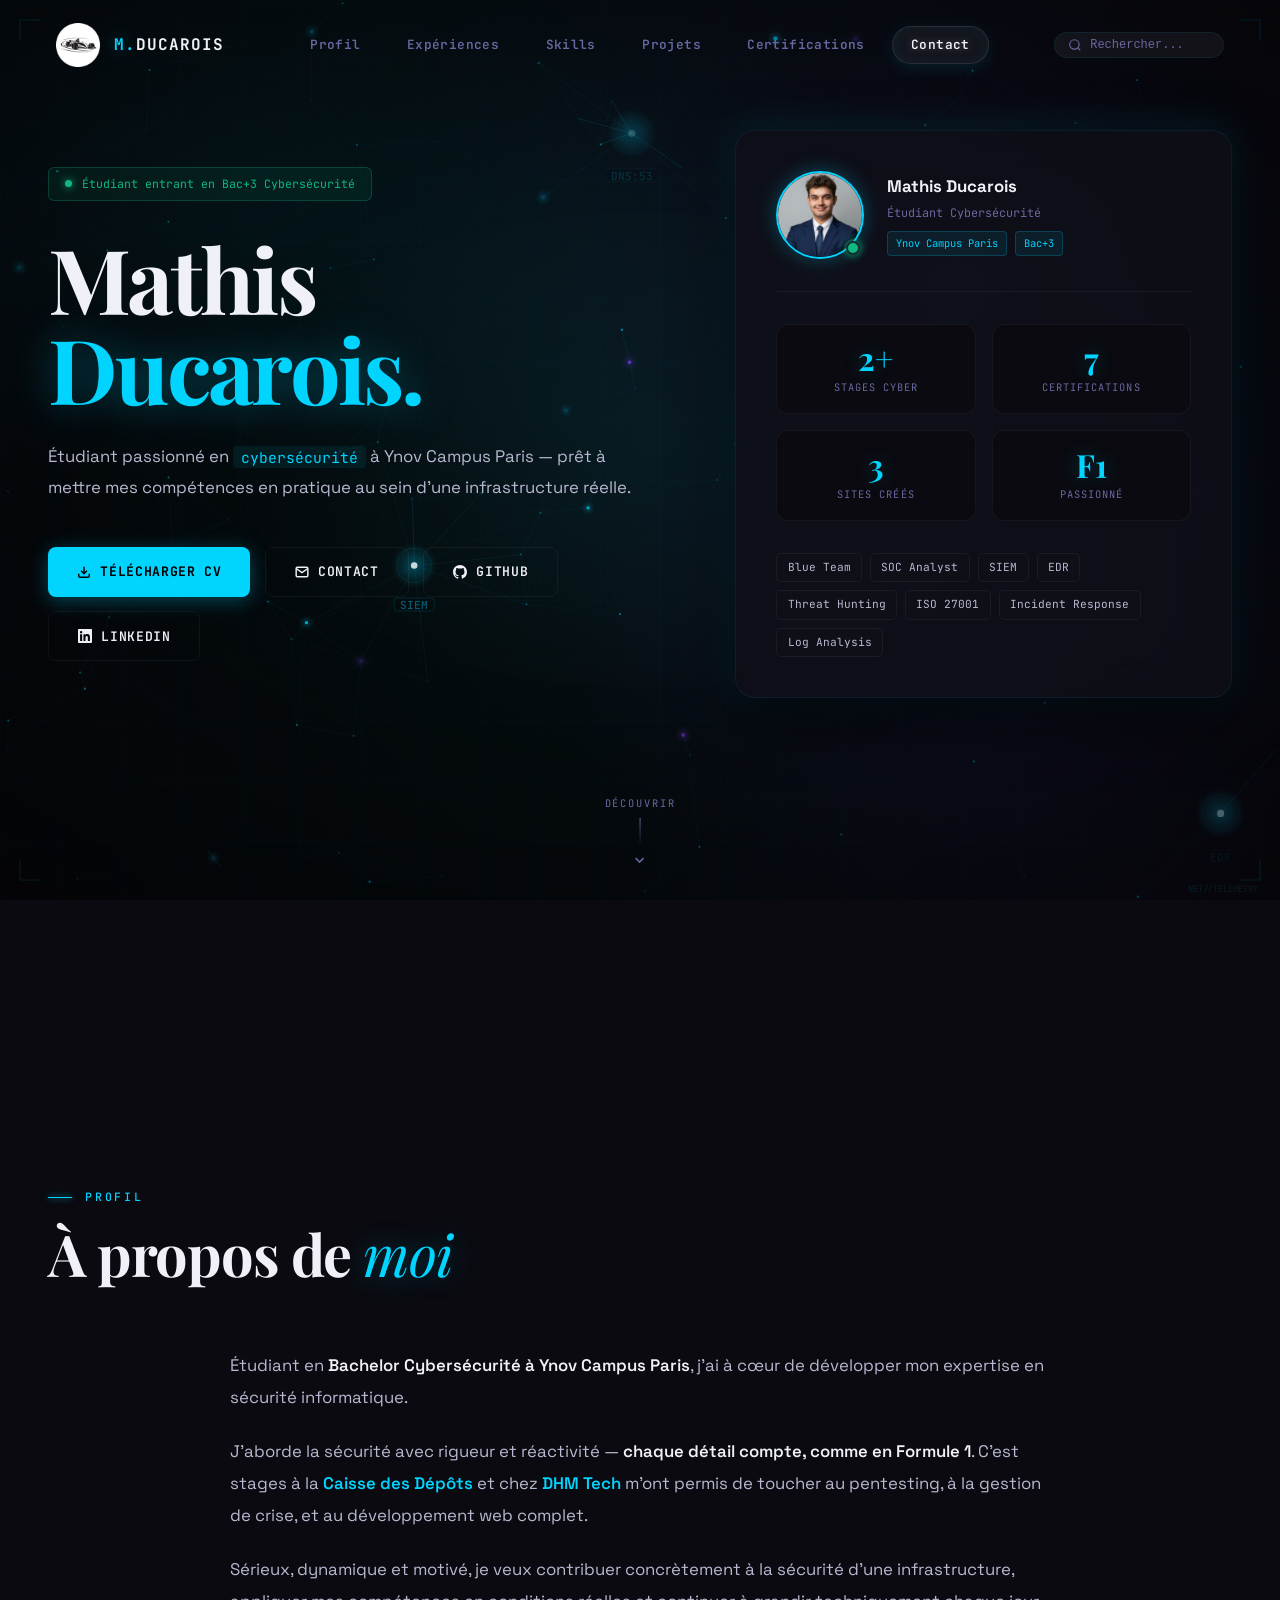
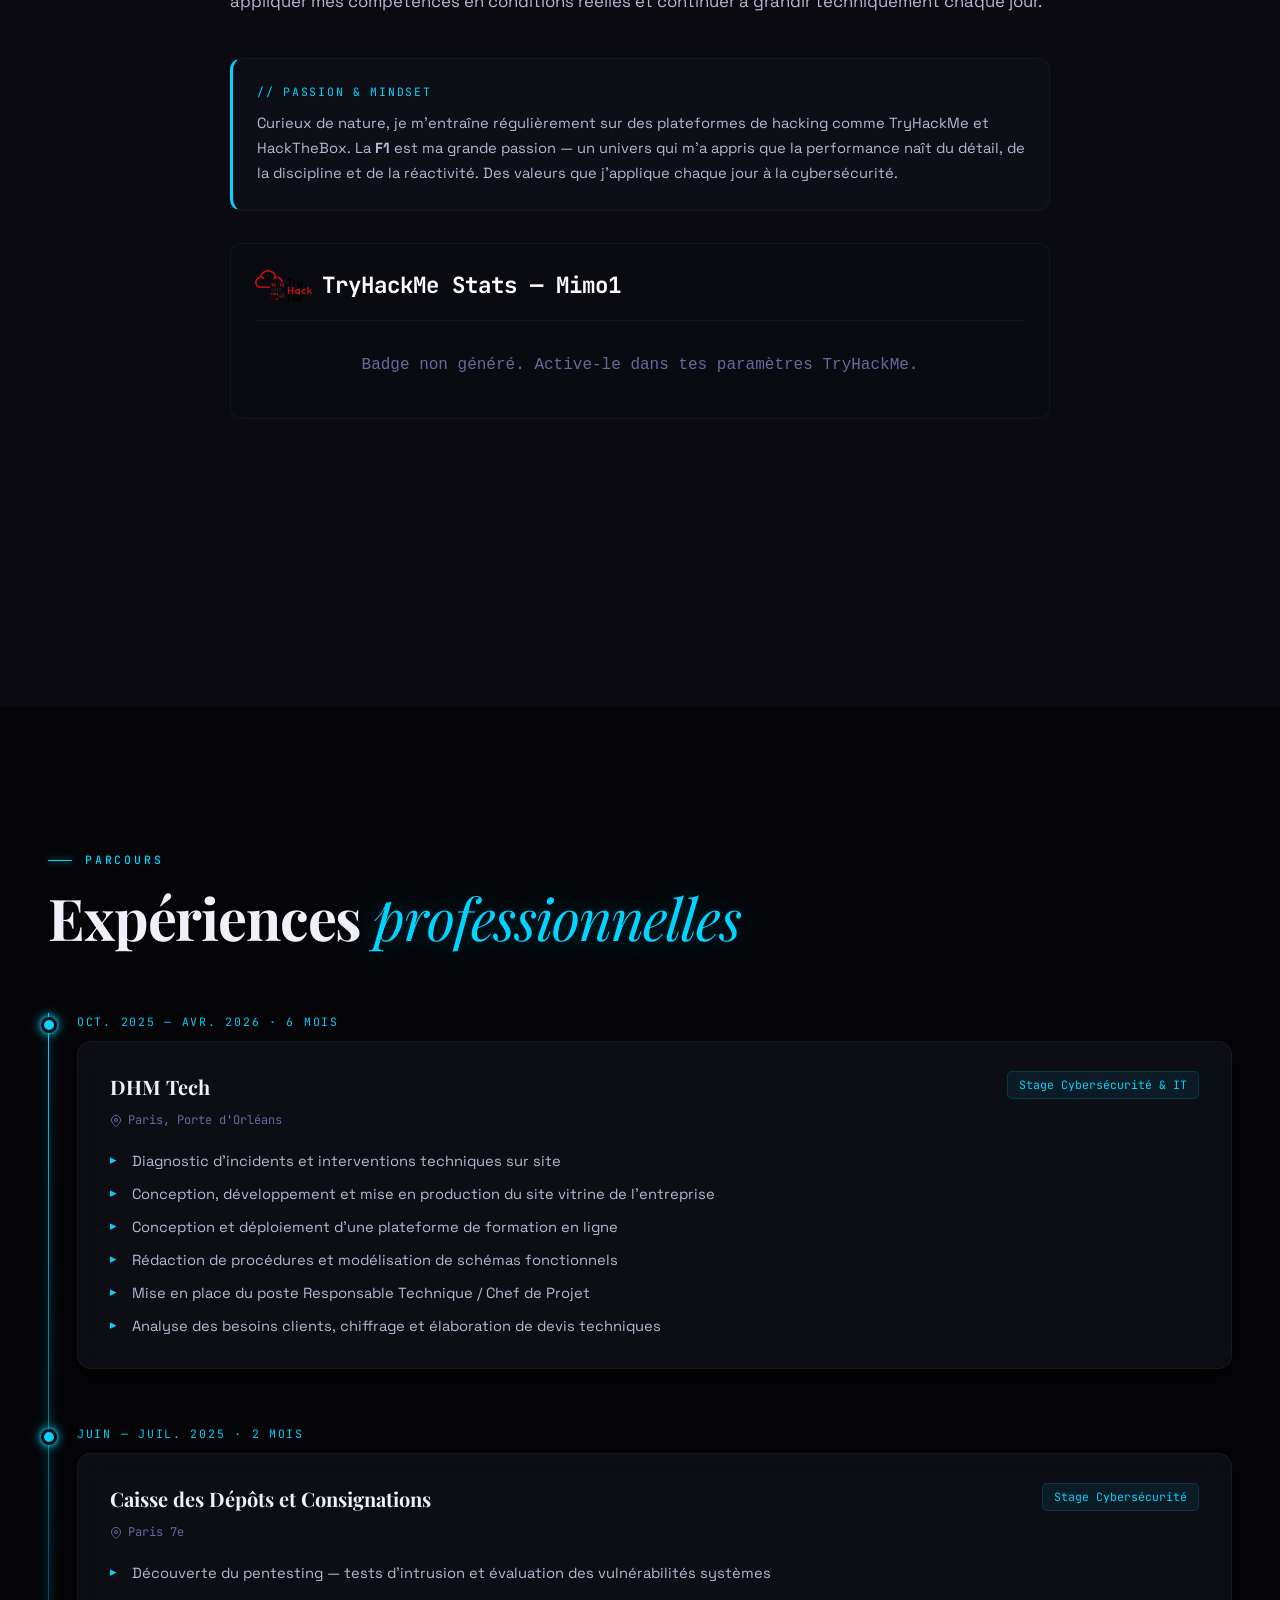
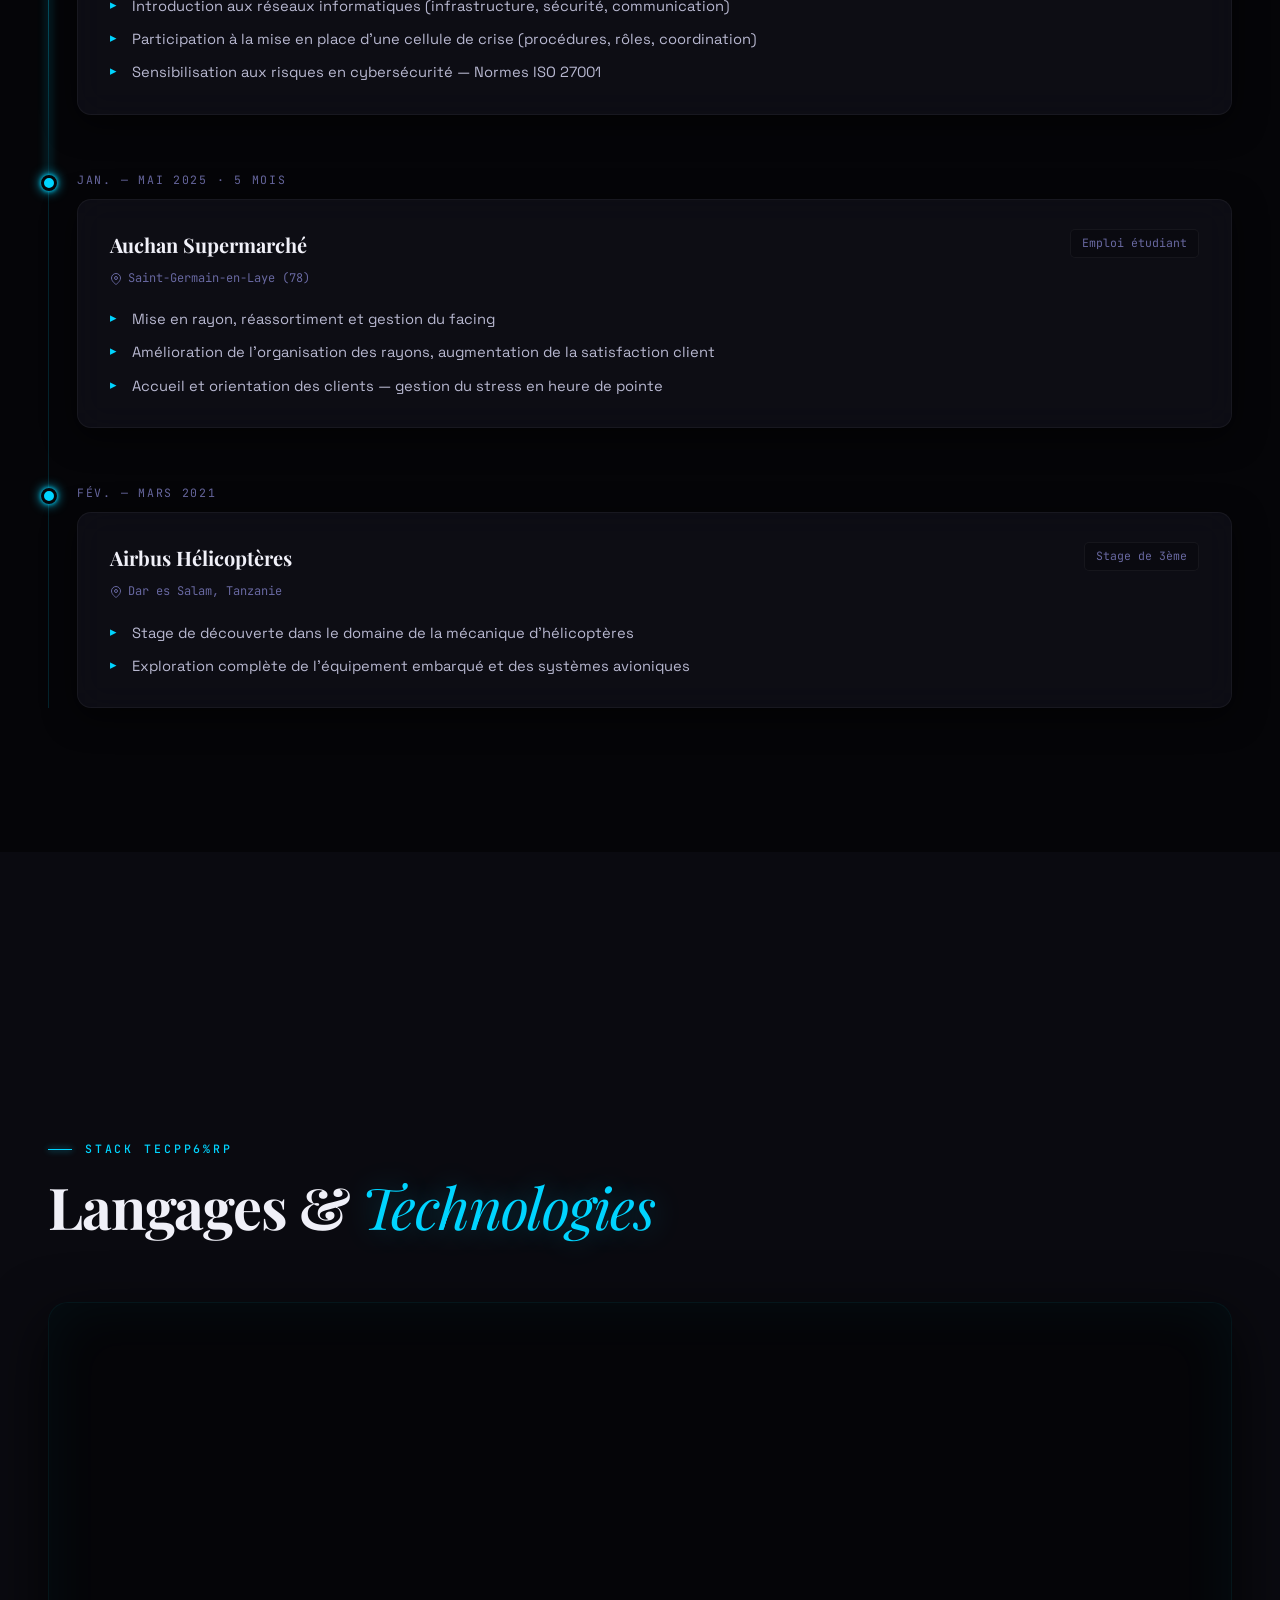
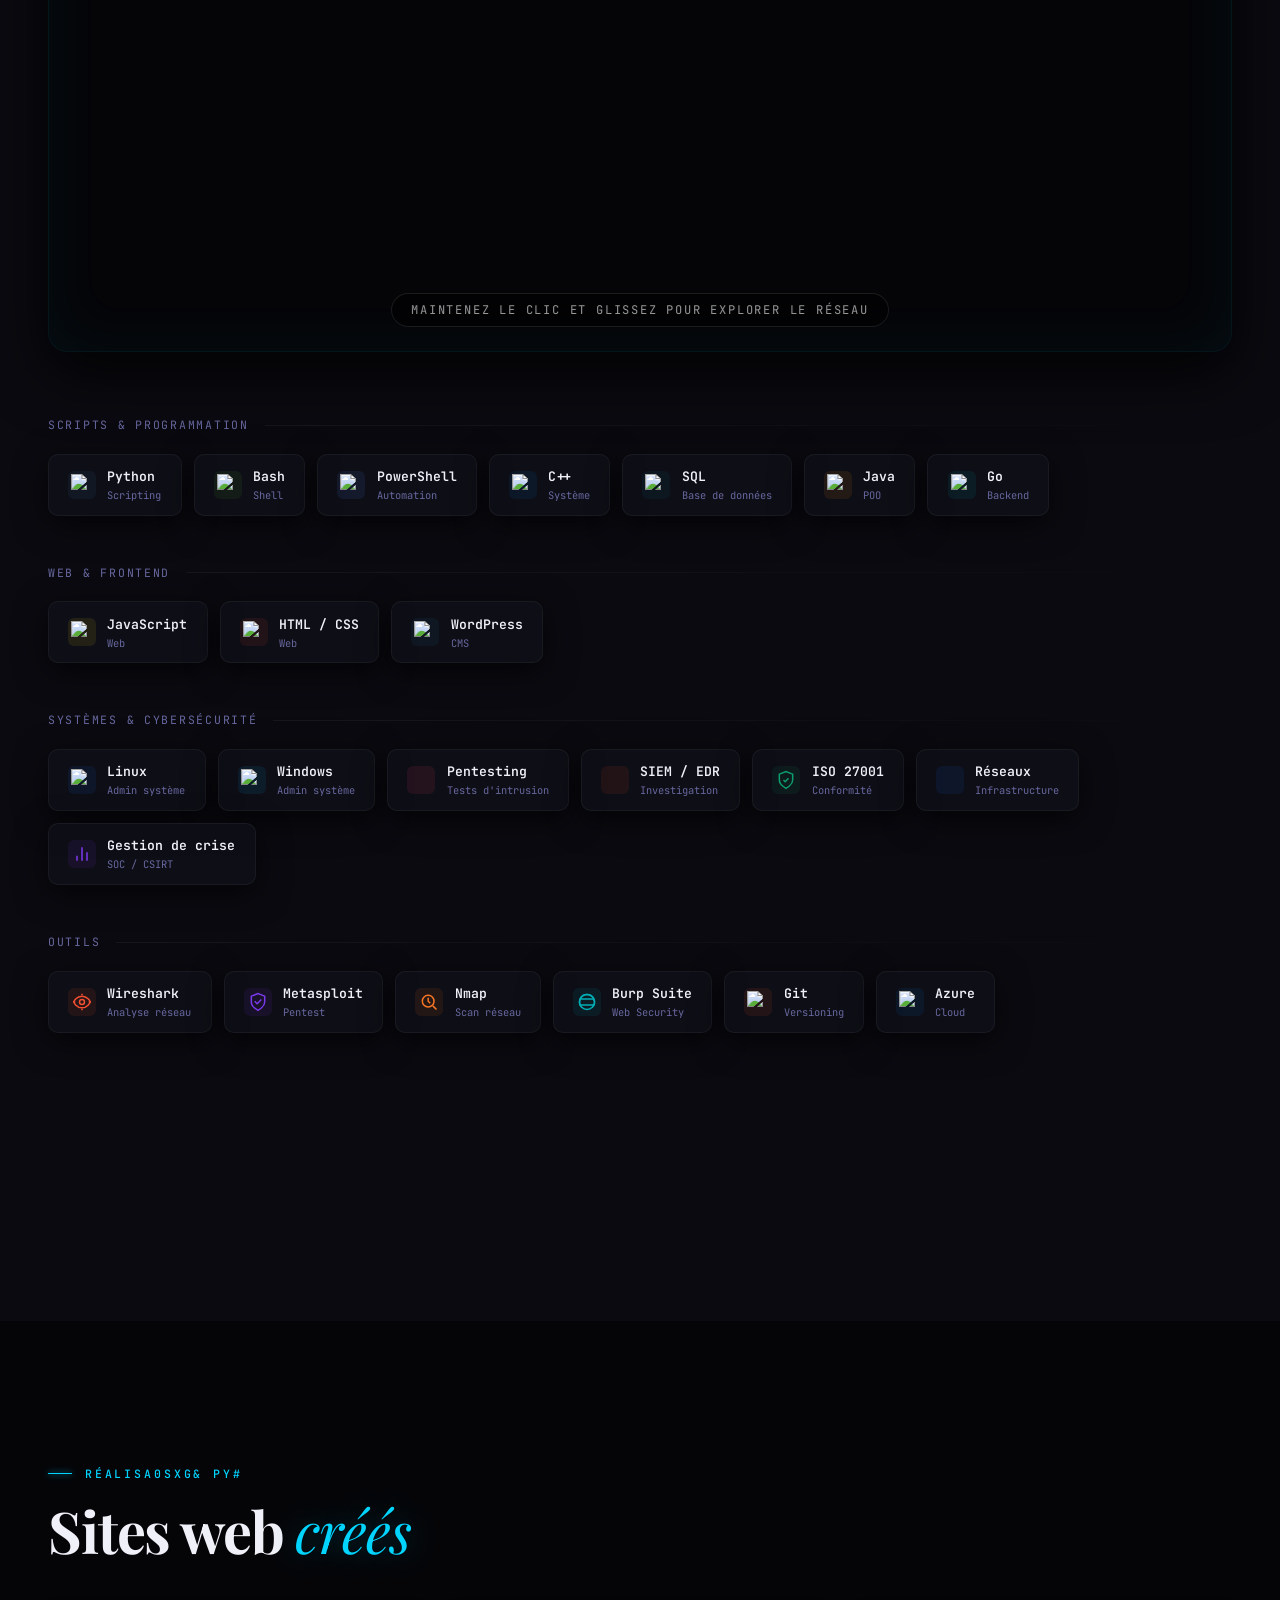
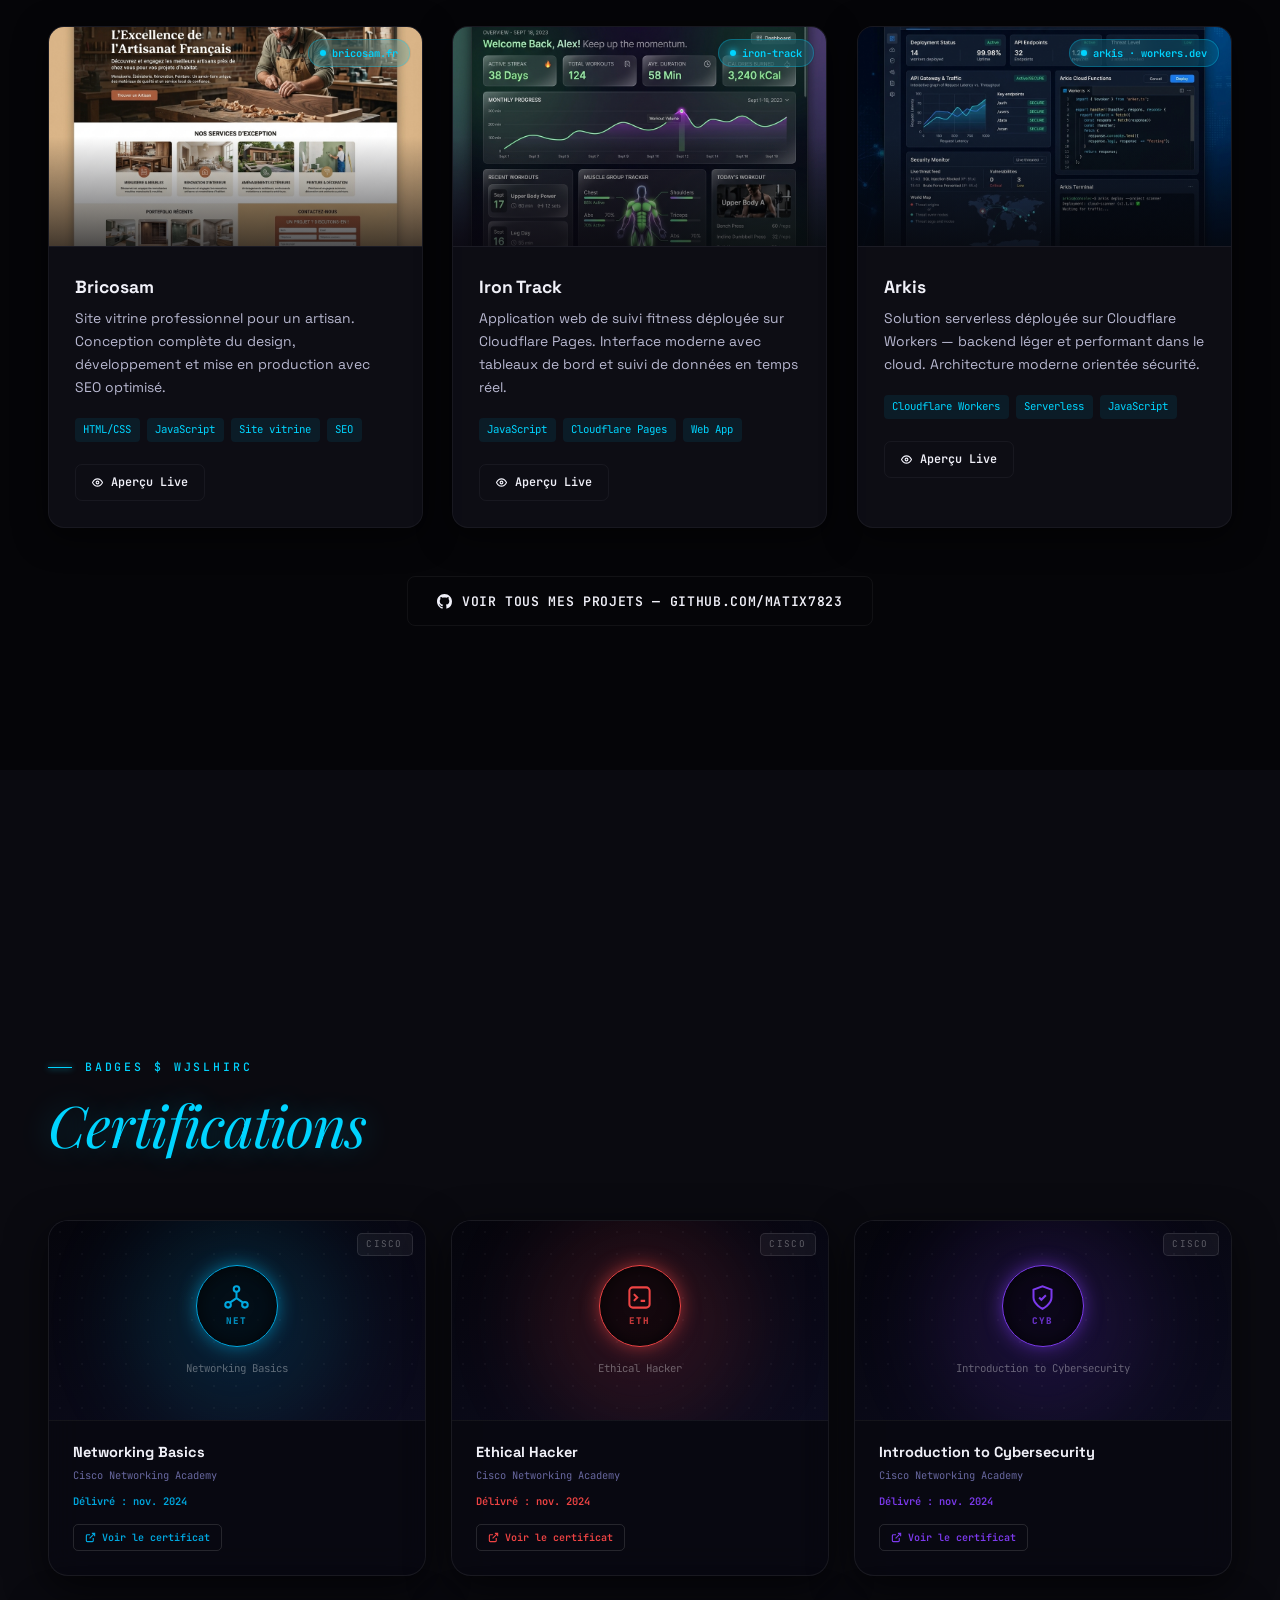
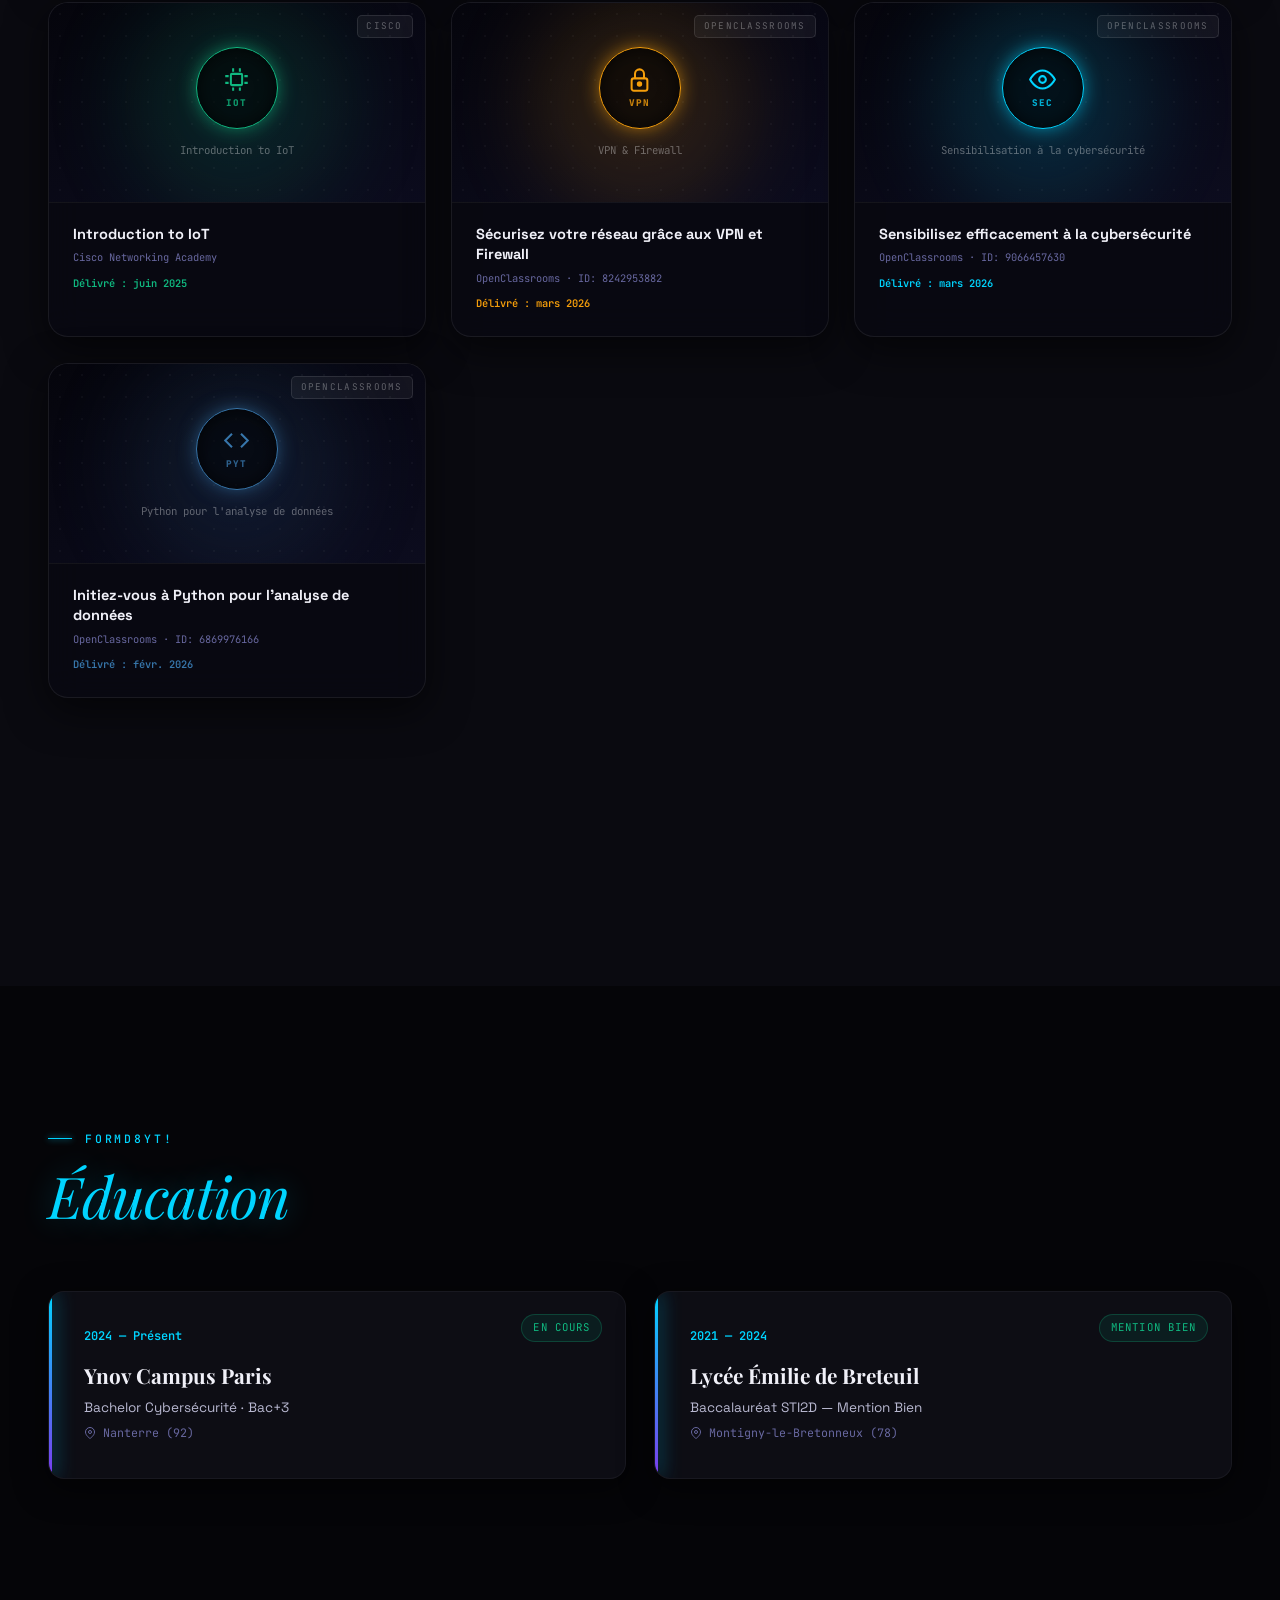
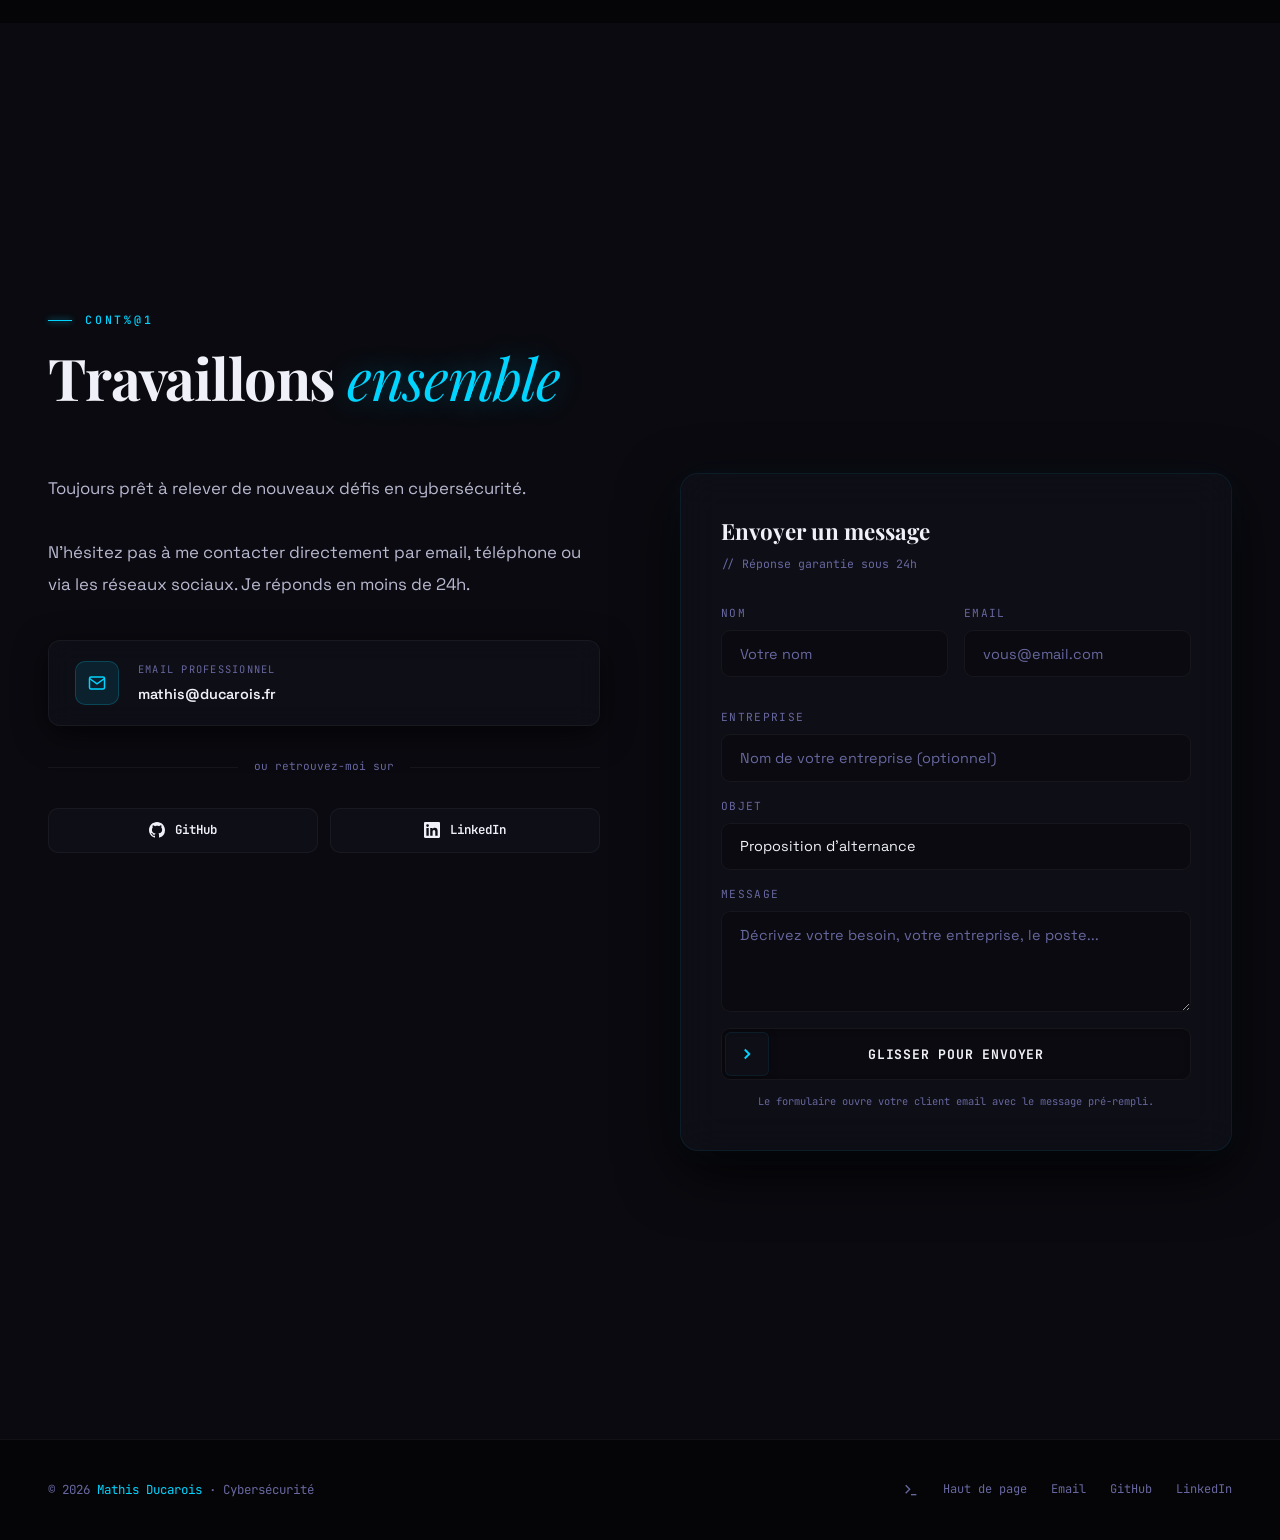
==== commit 9f24f784: "new2" ====
--- a/index.html
+++ b/index.html
@@ -5247,6 +5247,7 @@
 
   <!-- FLAG{b3st_s0c_an4lyst} -->
   <script src="assets/js/hero-canvas.js" defer></script>
+  <script src="js/main.js" defer></script>
 </body>
 
 </html>
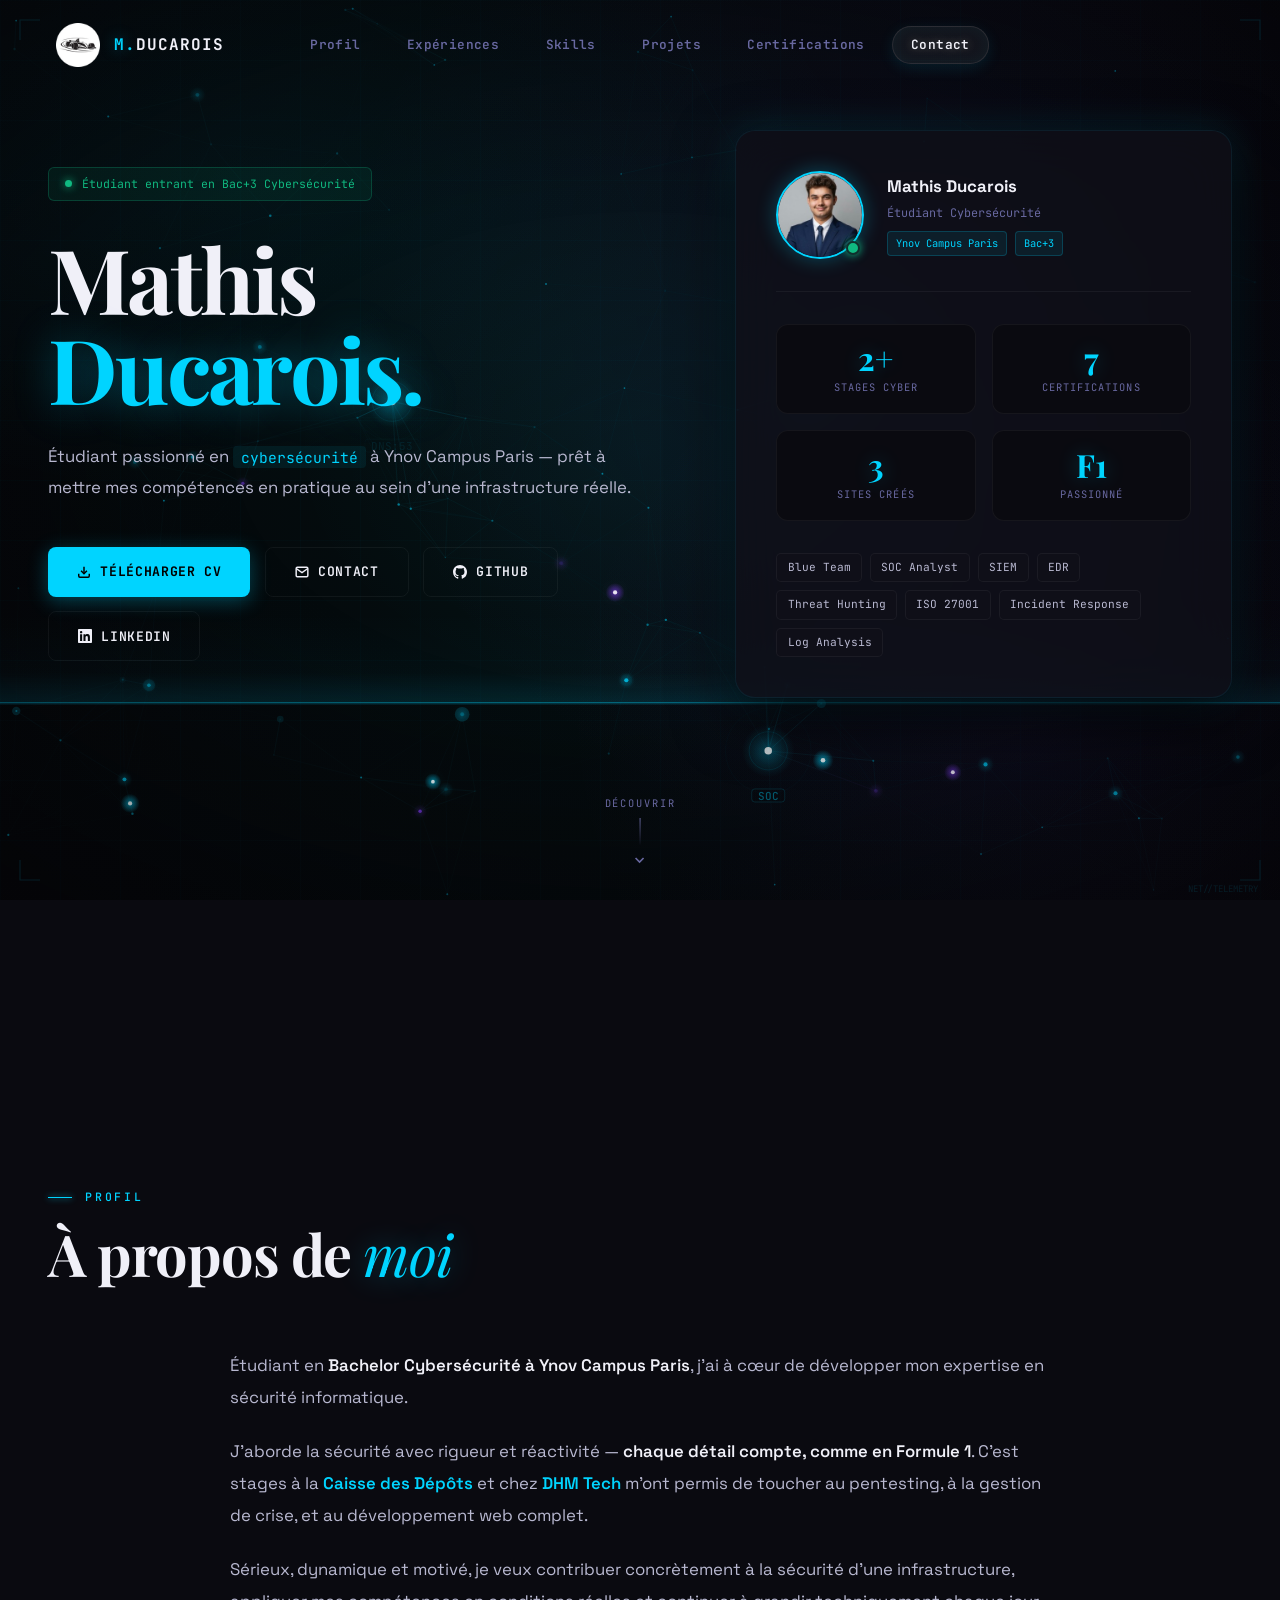
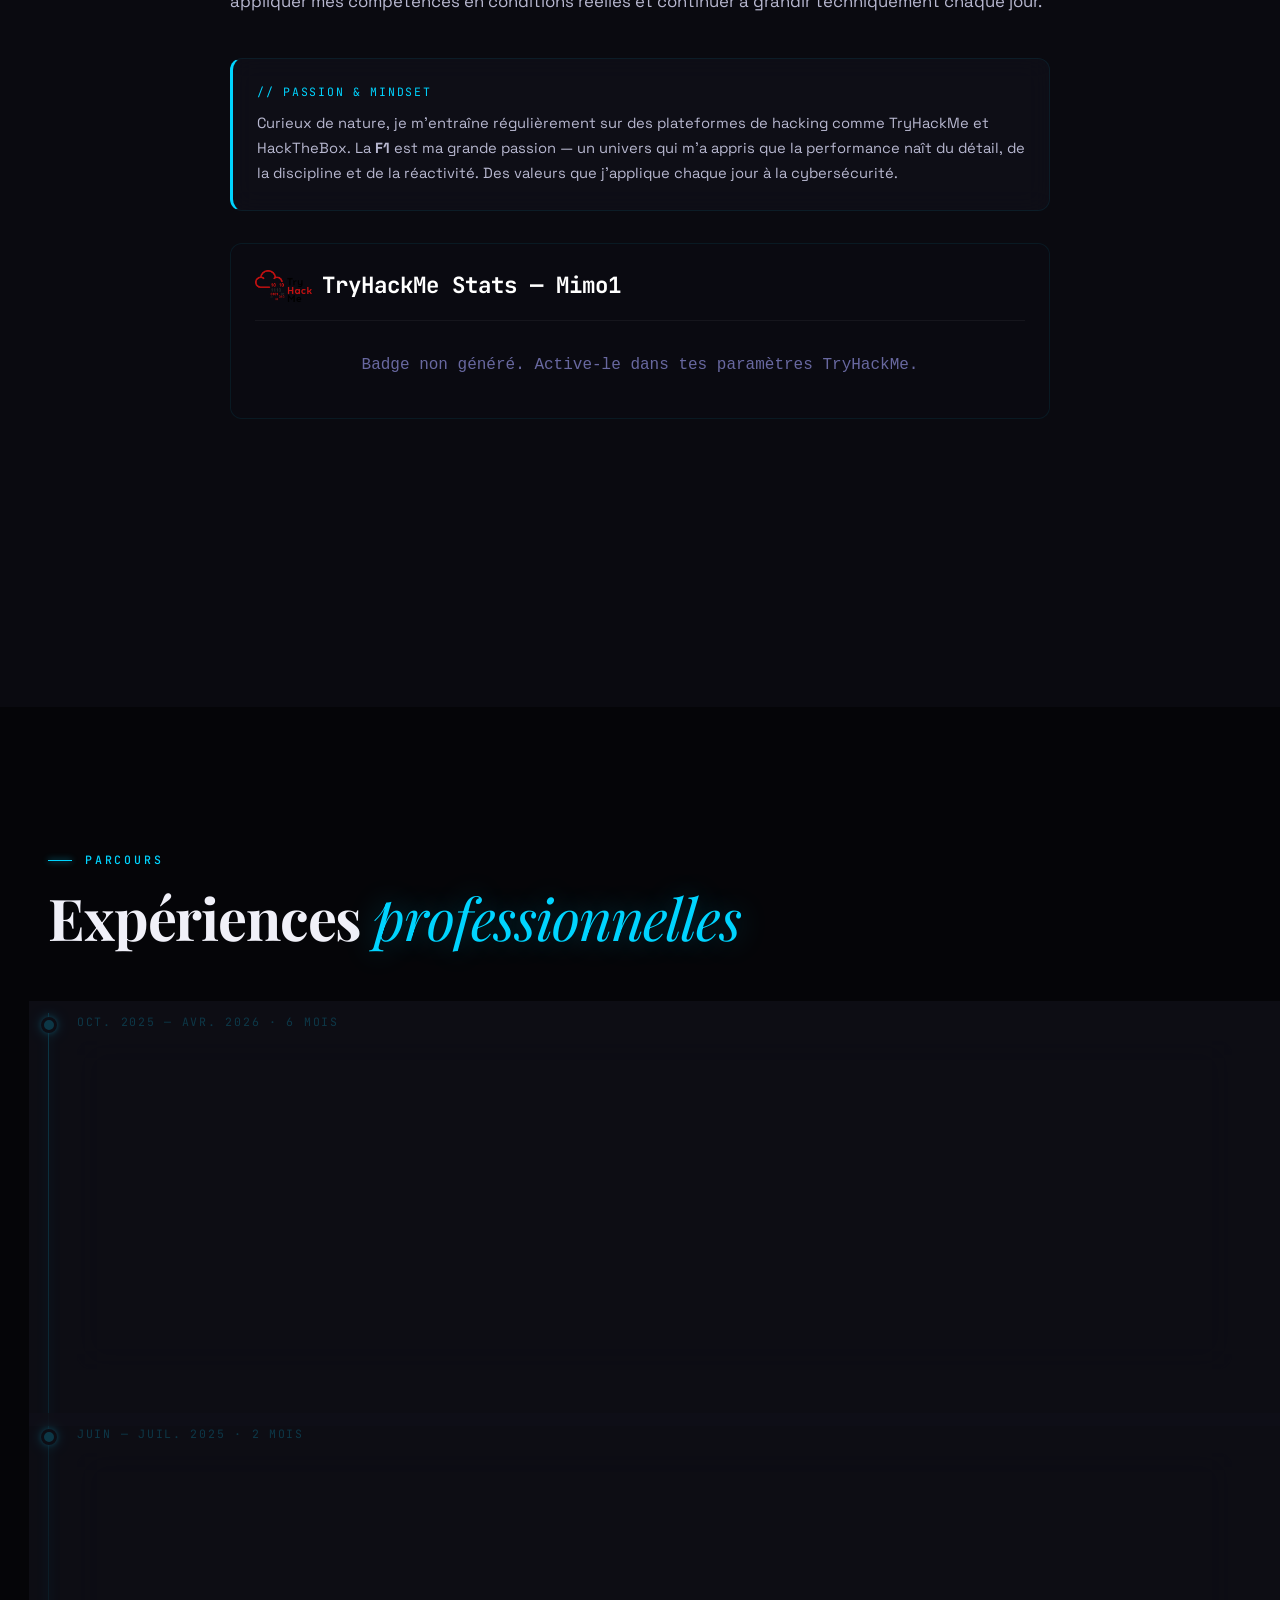
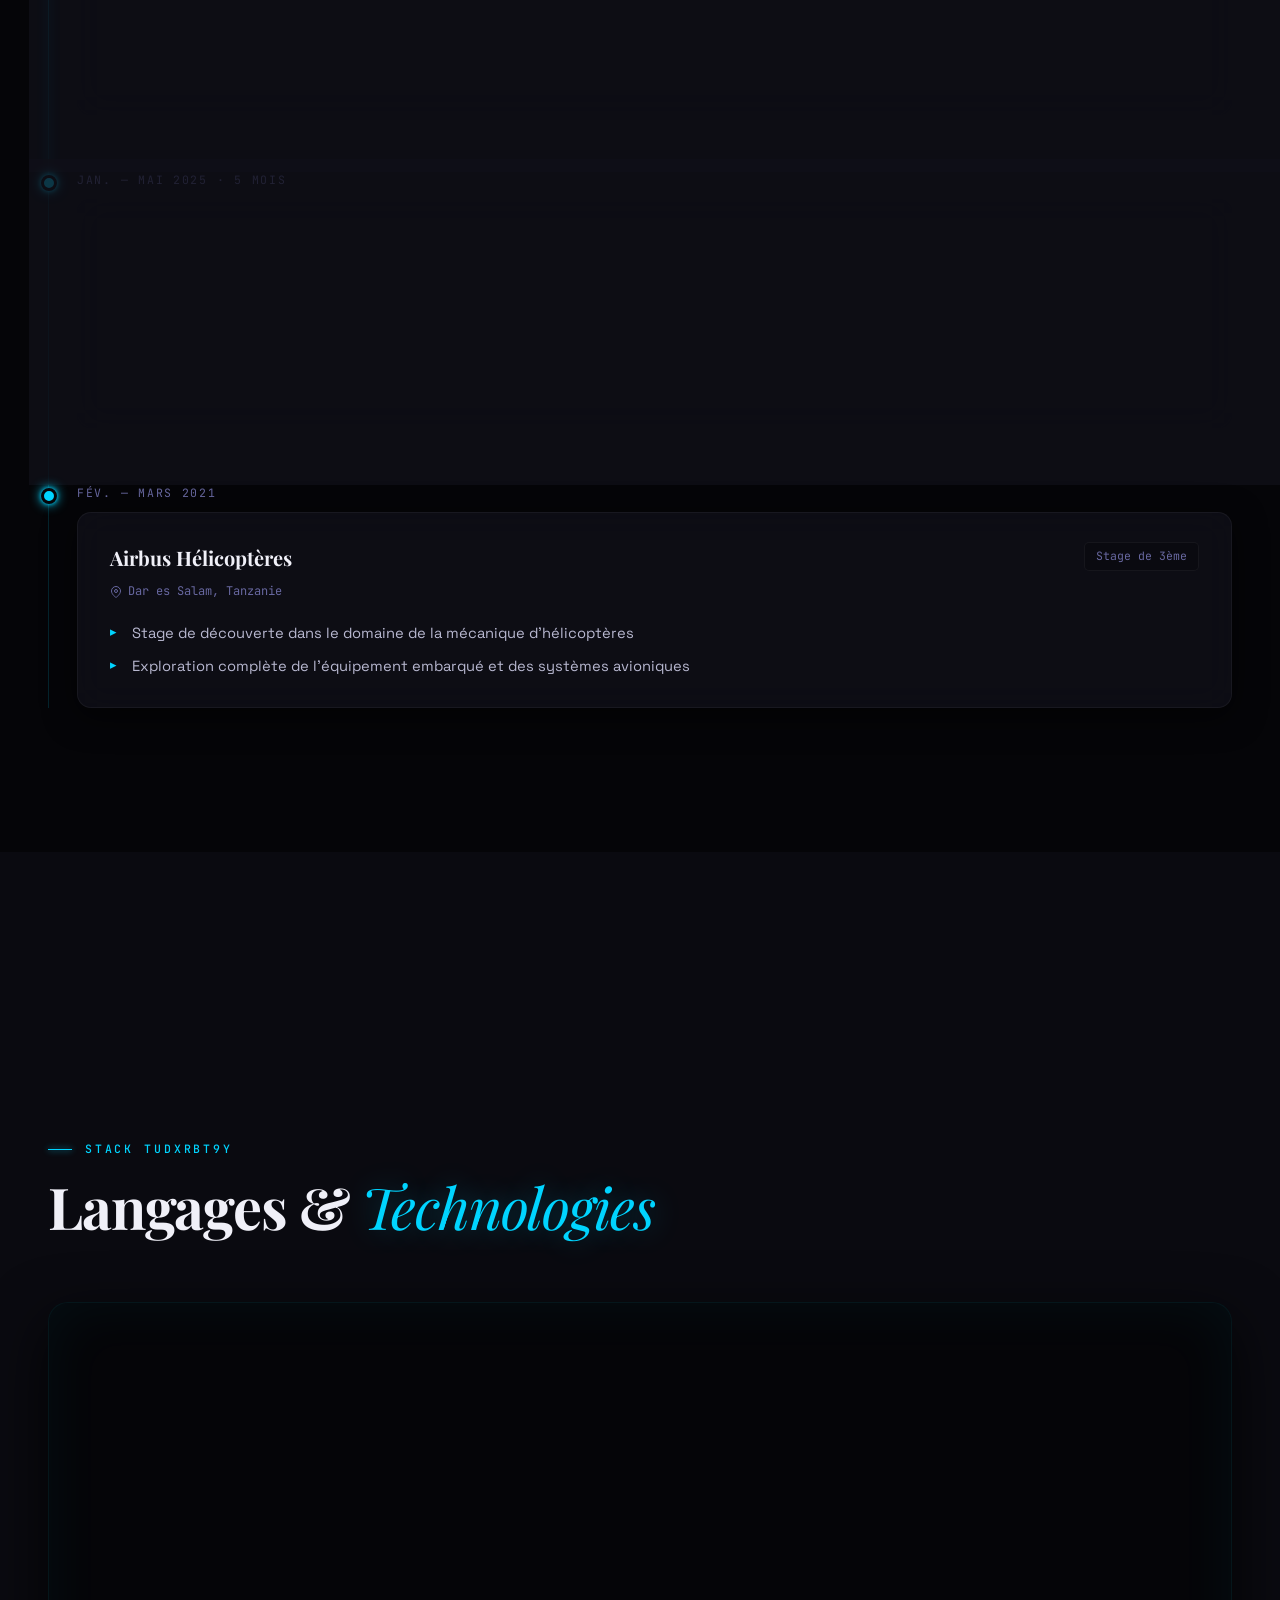
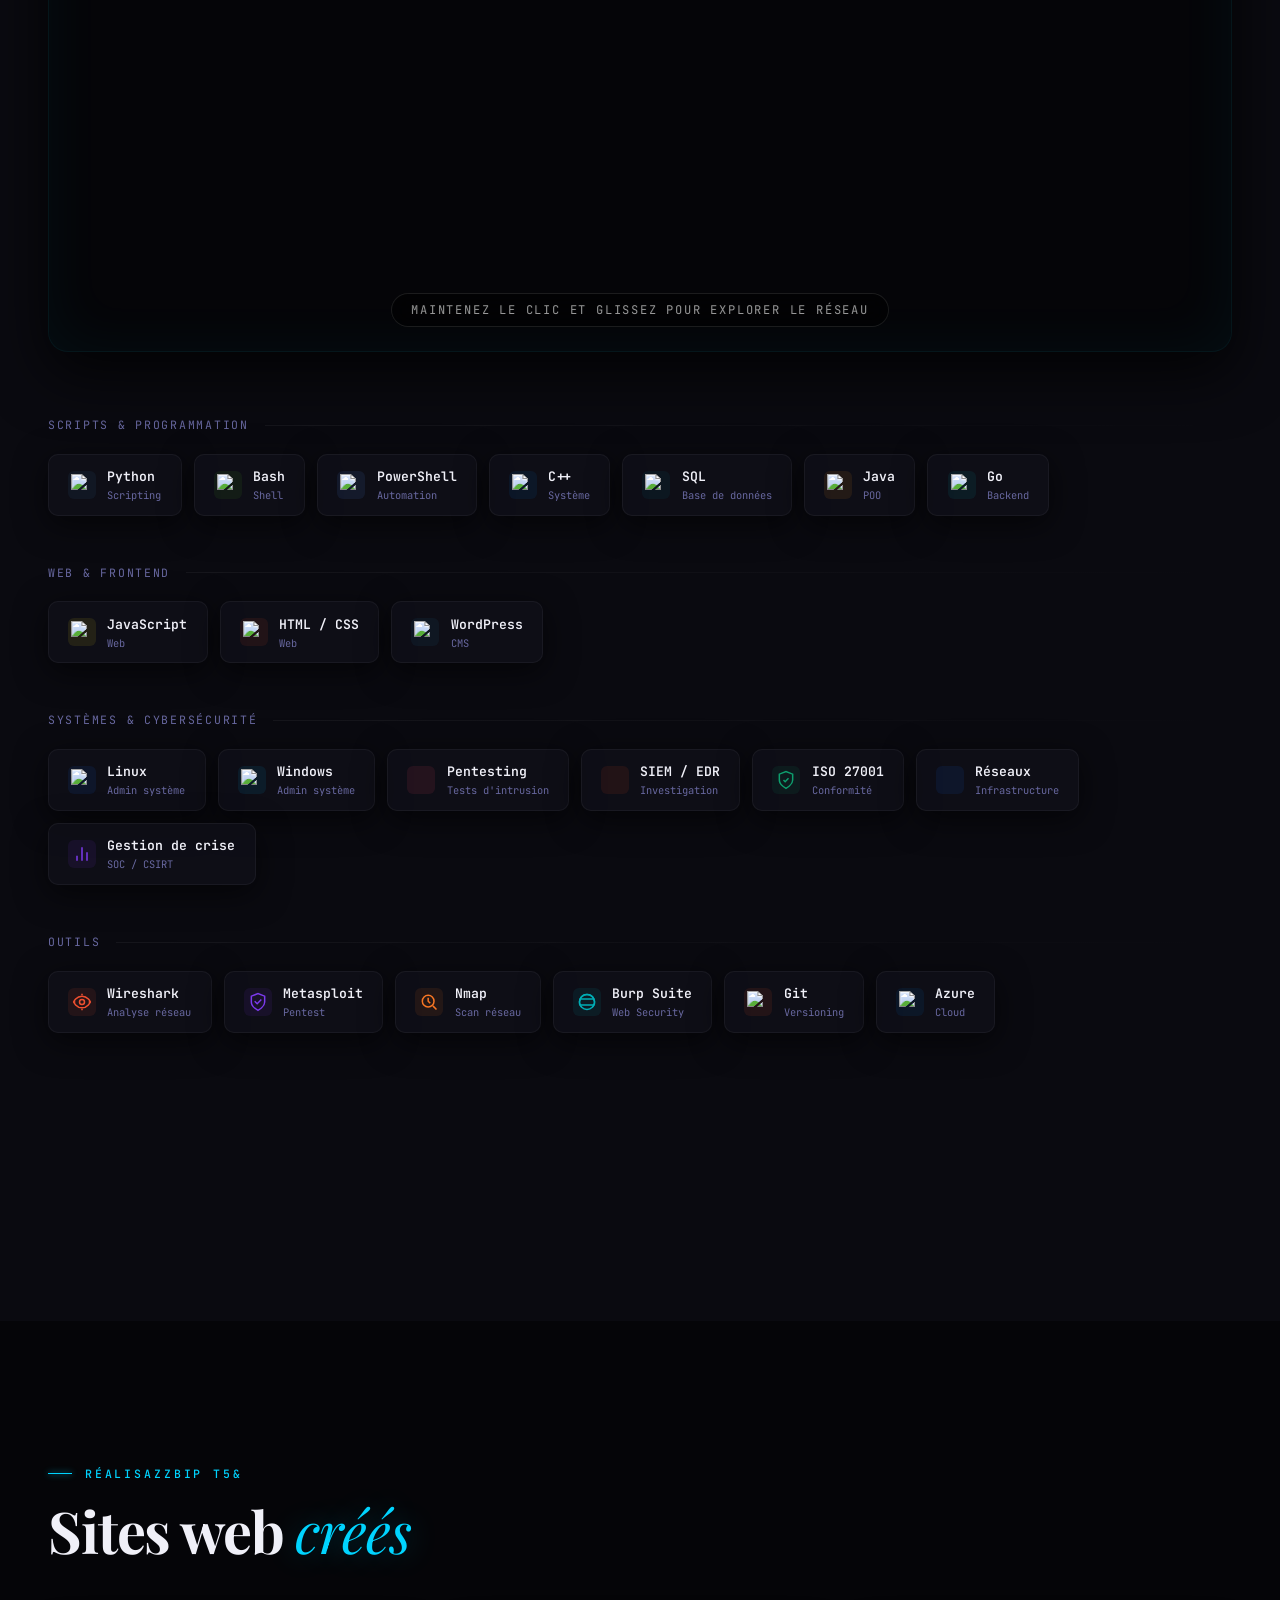
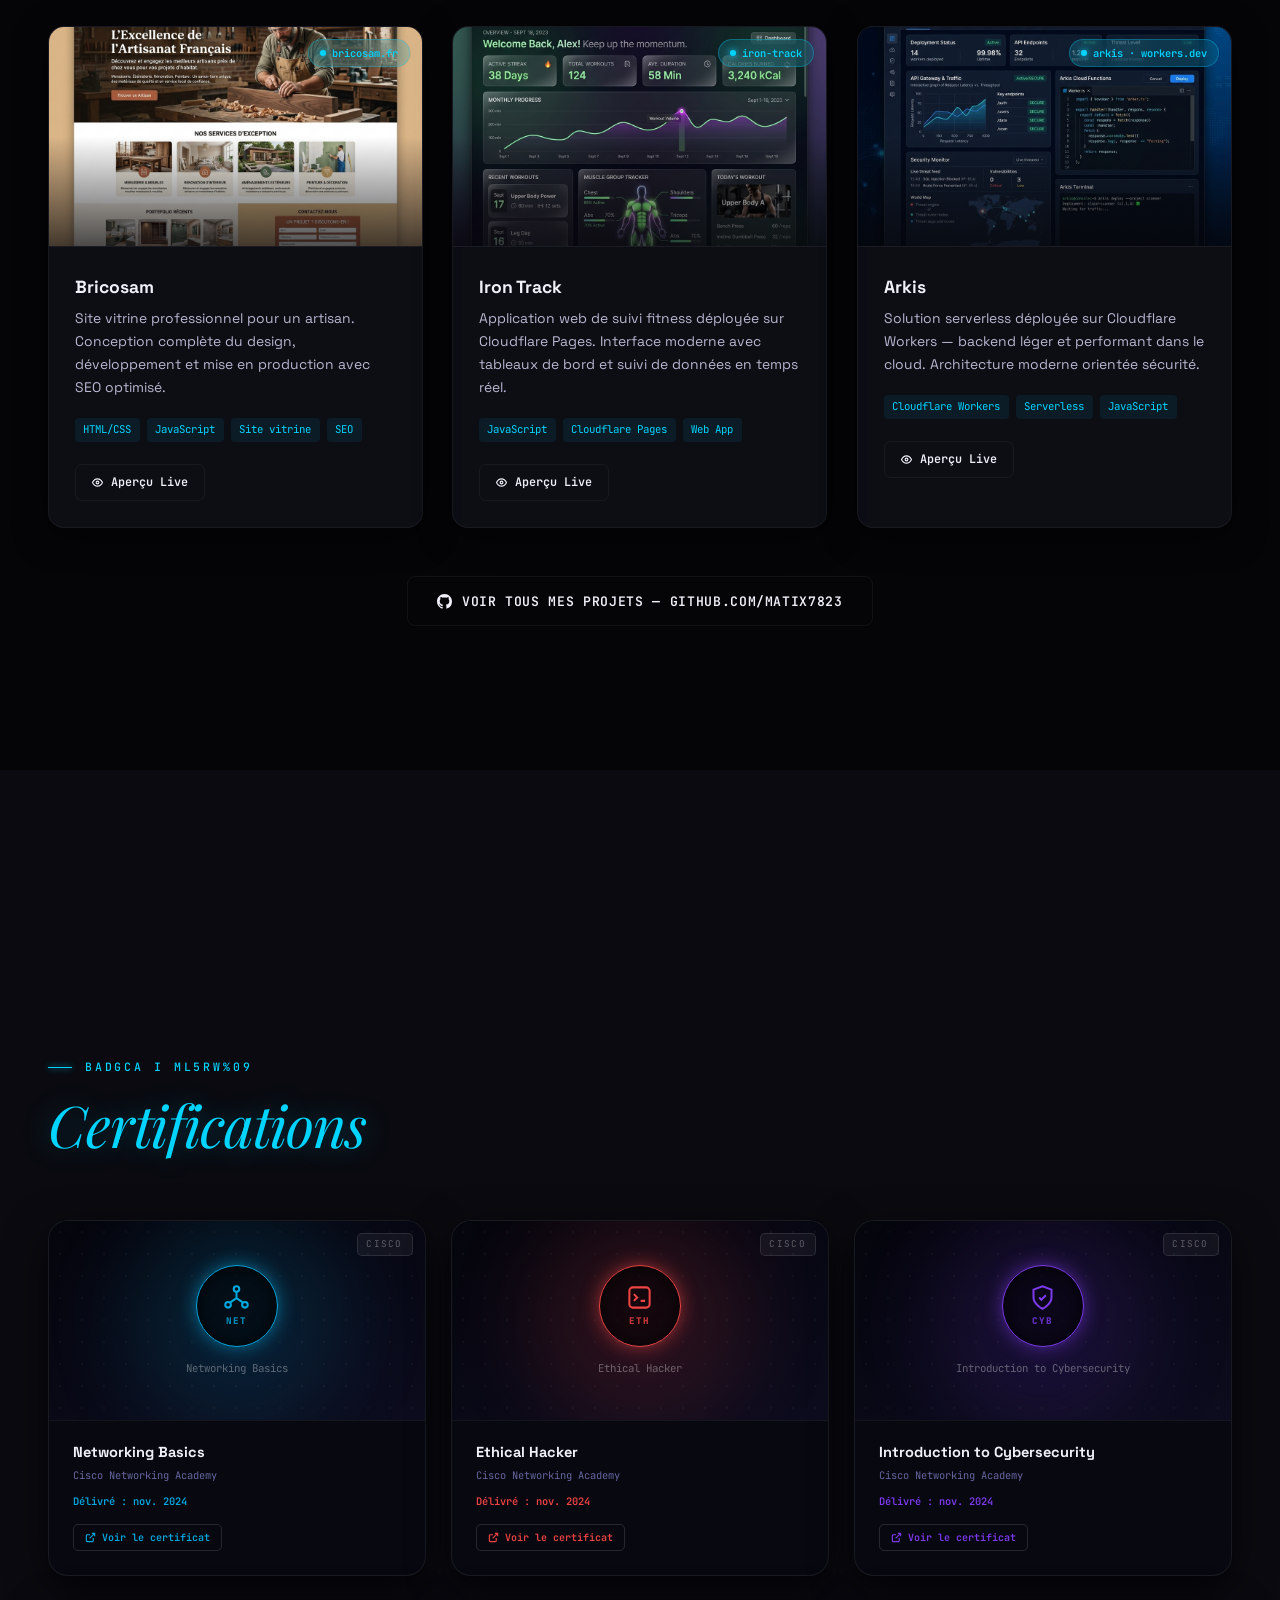
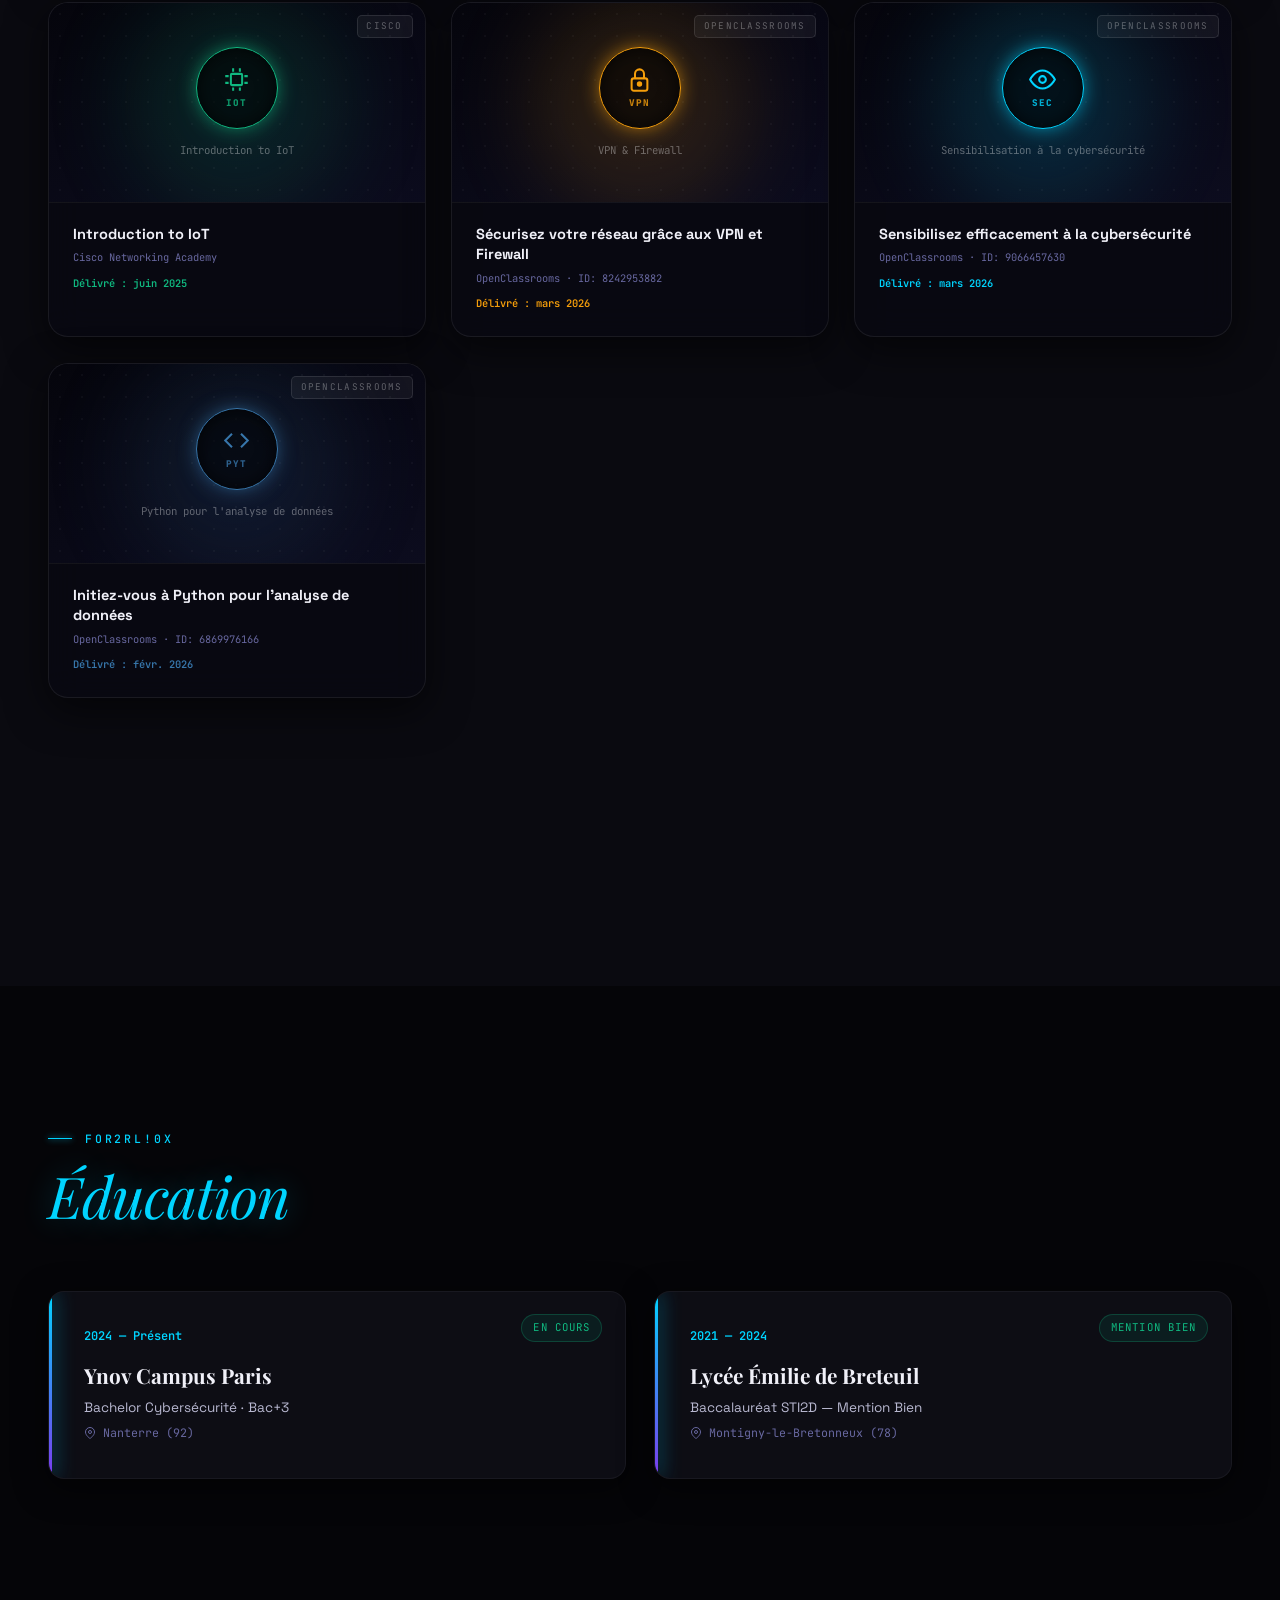
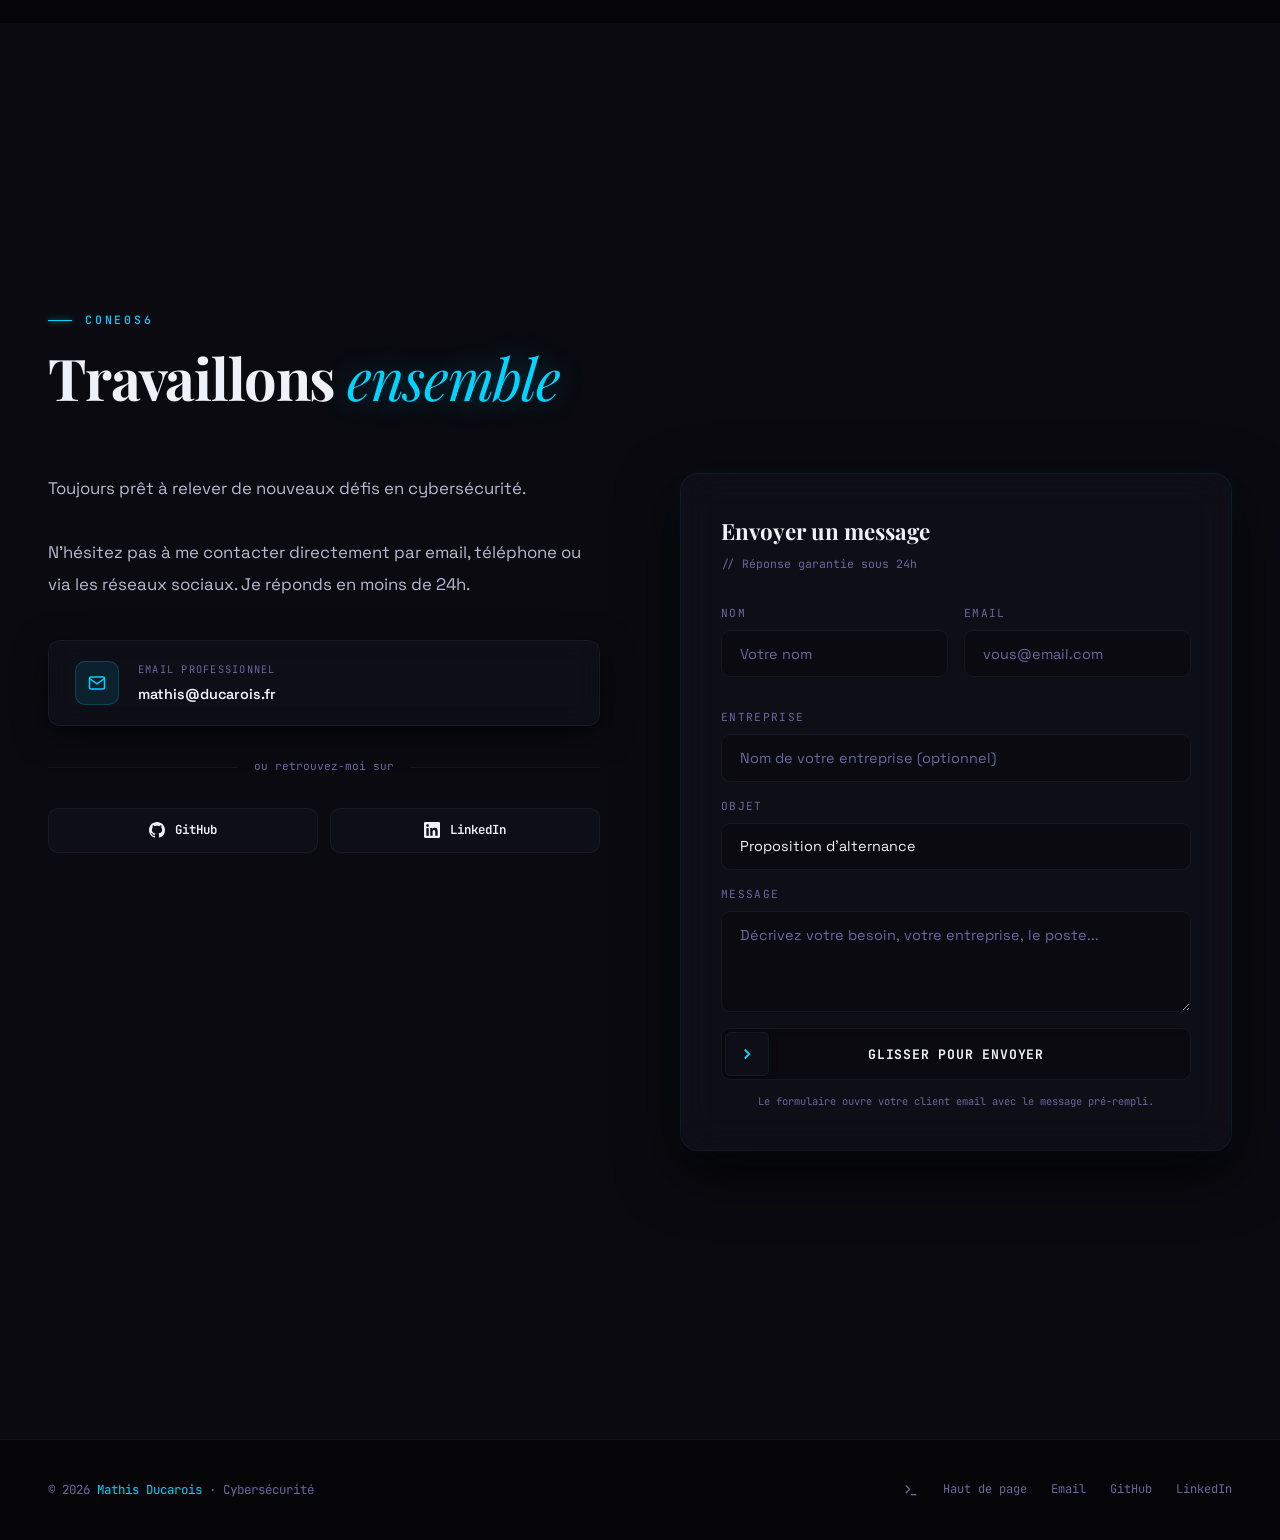
==== commit 28e2bf31: "new33" ====
--- a/index.html
+++ b/index.html
@@ -2968,69 +2968,7 @@
       background-image: linear-gradient(rgba(0, 255, 0, 0.1) 1px, transparent 1px), linear-gradient(90deg, rgba(0, 255, 0, 0.1) 1px, transparent 1px) !important;
     }
 
-    /* ══════════════════════════════════════════════════
-       TERMINAL SEARCH MODAL (Ctrl+K)
-    ══════════════════════════════════════════════════ */
-    .search-modal-overlay {
-      position: fixed;
-      inset: 0;
-      background: rgba(0, 0, 0, 0.85);
-      backdrop-filter: blur(10px);
-      z-index: 10000;
-      display: flex;
-      align-items: flex-start;
-      justify-content: center;
-      padding-top: 15vh;
-      opacity: 0;
-      pointer-events: none;
-      transition: opacity 0.2s;
-    }
-    .search-modal-overlay.active {
-      opacity: 1;
-      pointer-events: all;
-    }
-    .search-modal-content {
-      width: 90%;
-      max-width: 650px;
-      background: #0a0a0a;
-      border: 1px solid var(--border);
-      border-radius: 8px;
-      overflow: hidden;
-      box-shadow: 0 20px 50px rgba(0, 0, 0, 0.5), 0 0 0 1px rgba(0, 212, 255, 0.1);
-      transform: scale(0.95);
-      transition: transform 0.2s;
-    }
-    .search-modal-overlay.active .search-modal-content {
-      transform: scale(1);
-    }
-    .search-modal-body {
-      padding: 1.5rem;
-      font-family: 'JetBrains Mono', monospace;
-    }
-    .search-prompt {
-      display: flex;
-      align-items: center;
-      gap: 0.5rem;
-      font-size: 0.9rem;
-      color: #fff;
-    }
-    .prompt-user { color: #27c93f; }
-    .prompt-path { color: #5391fe; }
-    #terminal-input {
-      background: transparent;
-      border: none;
-      color: #0f0;
-      font-family: inherit;
-      font-size: 0.9rem;
-      flex: 1;
-      outline: none;
-    }
-    .terminal-output {
-      margin-top: 1rem;
-      font-size: 0.85rem;
-      color: #ff5f56;
-      white-space: pre-wrap;
-    }
+
     
     /* ══════════════════════════════════════════════════
        CV DOWNLOAD MODAL
@@ -3115,41 +3053,7 @@
     .close-modal:hover { transform: scale(1.2); }
     .close-modal:hover::before, .close-modal:hover::after { opacity: 1; }
     .terminal-intro { font-size: 0.85rem; color: #888; margin-bottom: 0.5rem; }
-    .nav-search-container {
-      display: flex;
-      align-items: center;
-      background: rgba(255, 255, 255, 0.05);
-      border: 1px solid var(--border);
-      border-radius: 100px;
-      padding: 0.3rem 0.8rem;
-      gap: 0.5rem;
-      transition: all 0.3s ease;
-    }
-    .nav-search-container:focus-within {
-      border-color: var(--accent);
-      box-shadow: 0 0 10px rgba(0, 212, 255, 0.2);
-      background: rgba(0, 212, 255, 0.05);
-    }
-    .nav-search-container svg {
-      color: var(--muted);
-      transition: color 0.3s;
-      pointer-events: none;
-    }
-    .nav-search-container:focus-within svg {
-      color: var(--accent);
-    }
-    #nav-search-input {
-      background: transparent;
-      border: none;
-      color: var(--text);
-      font-family: 'DM Mono', monospace;
-      font-size: 0.75rem;
-      width: 120px;
-      outline: none;
-      transition: width 0.3s ease;
-    }
-    #nav-search-input::placeholder { color: var(--muted); }
-    #nav-search-input:focus { width: 160px; }
+
   </style>
 </head>
 
@@ -3175,30 +3079,7 @@
     </div>
   </div>
 
-  <!-- TERMINAL SEARCH MODAL -->
-  <div class="search-modal-overlay" id="search-modal">
-    <div class="search-modal-content">
-      <div class="cv-modal-header">
-        <div class="cv-modal-dots">
-          <span class="close-modal" title="Fermer"></span>
-          <span></span>
-          <span></span>
-        </div>
-        <span class="cv-modal-title">sysadmin@ducarois:~</span>
-      </div>
-      <div class="search-modal-body">
-        <div class="terminal-intro">
-          Welcome to MathisOS v2.4.1<br>
-          Type 'help' to see available commands.
-        </div>
-        <div id="terminal-output" class="terminal-output"></div>
-        <div class="search-prompt">
-          <span class="prompt-user">sysadmin@ducarois</span>:<span class="prompt-path">~</span>$ 
-          <input type="text" id="terminal-input" autocomplete="off" spellcheck="false" autofocus>
-        </div>
-      </div>
-    </div>
-  </div>
+
 
   <!-- MOBILE NAV -->
   <div class="mobile-nav" id="mobileNav">
@@ -3229,13 +3110,7 @@
     </ul>
 
     <div class="nav-right">
-      <div class="nav-search-container">
-        <svg width="14" height="14" viewBox="0 0 24 24" fill="none" stroke="currentColor" stroke-width="2">
-          <circle cx="11" cy="11" r="8"></circle>
-          <line x1="21" y1="21" x2="16.65" y2="16.65"></line>
-        </svg>
-        <input type="text" id="nav-search-input" placeholder="Rechercher..." autocomplete="off">
-      </div>
+
       <div class="hamburger" id="hamburger" aria-label="Menu">
         <span></span><span></span><span></span>
       </div>
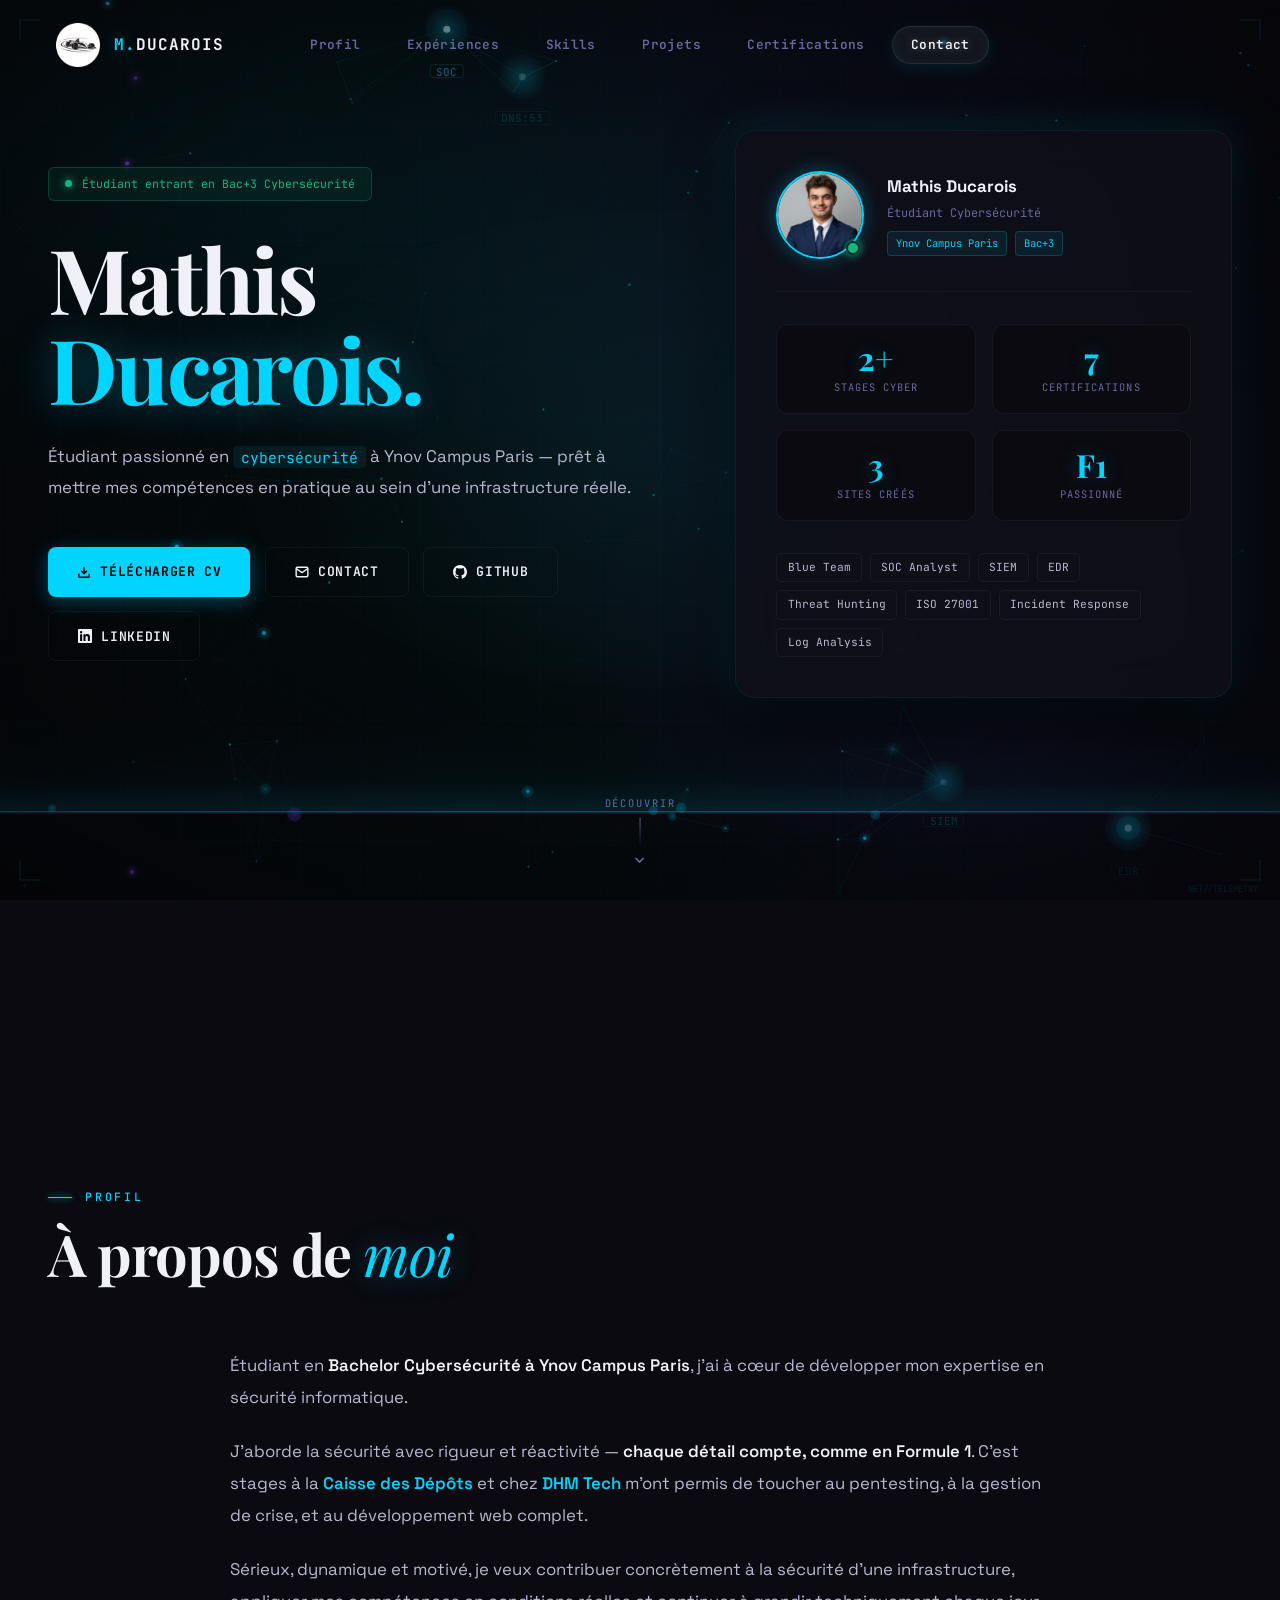
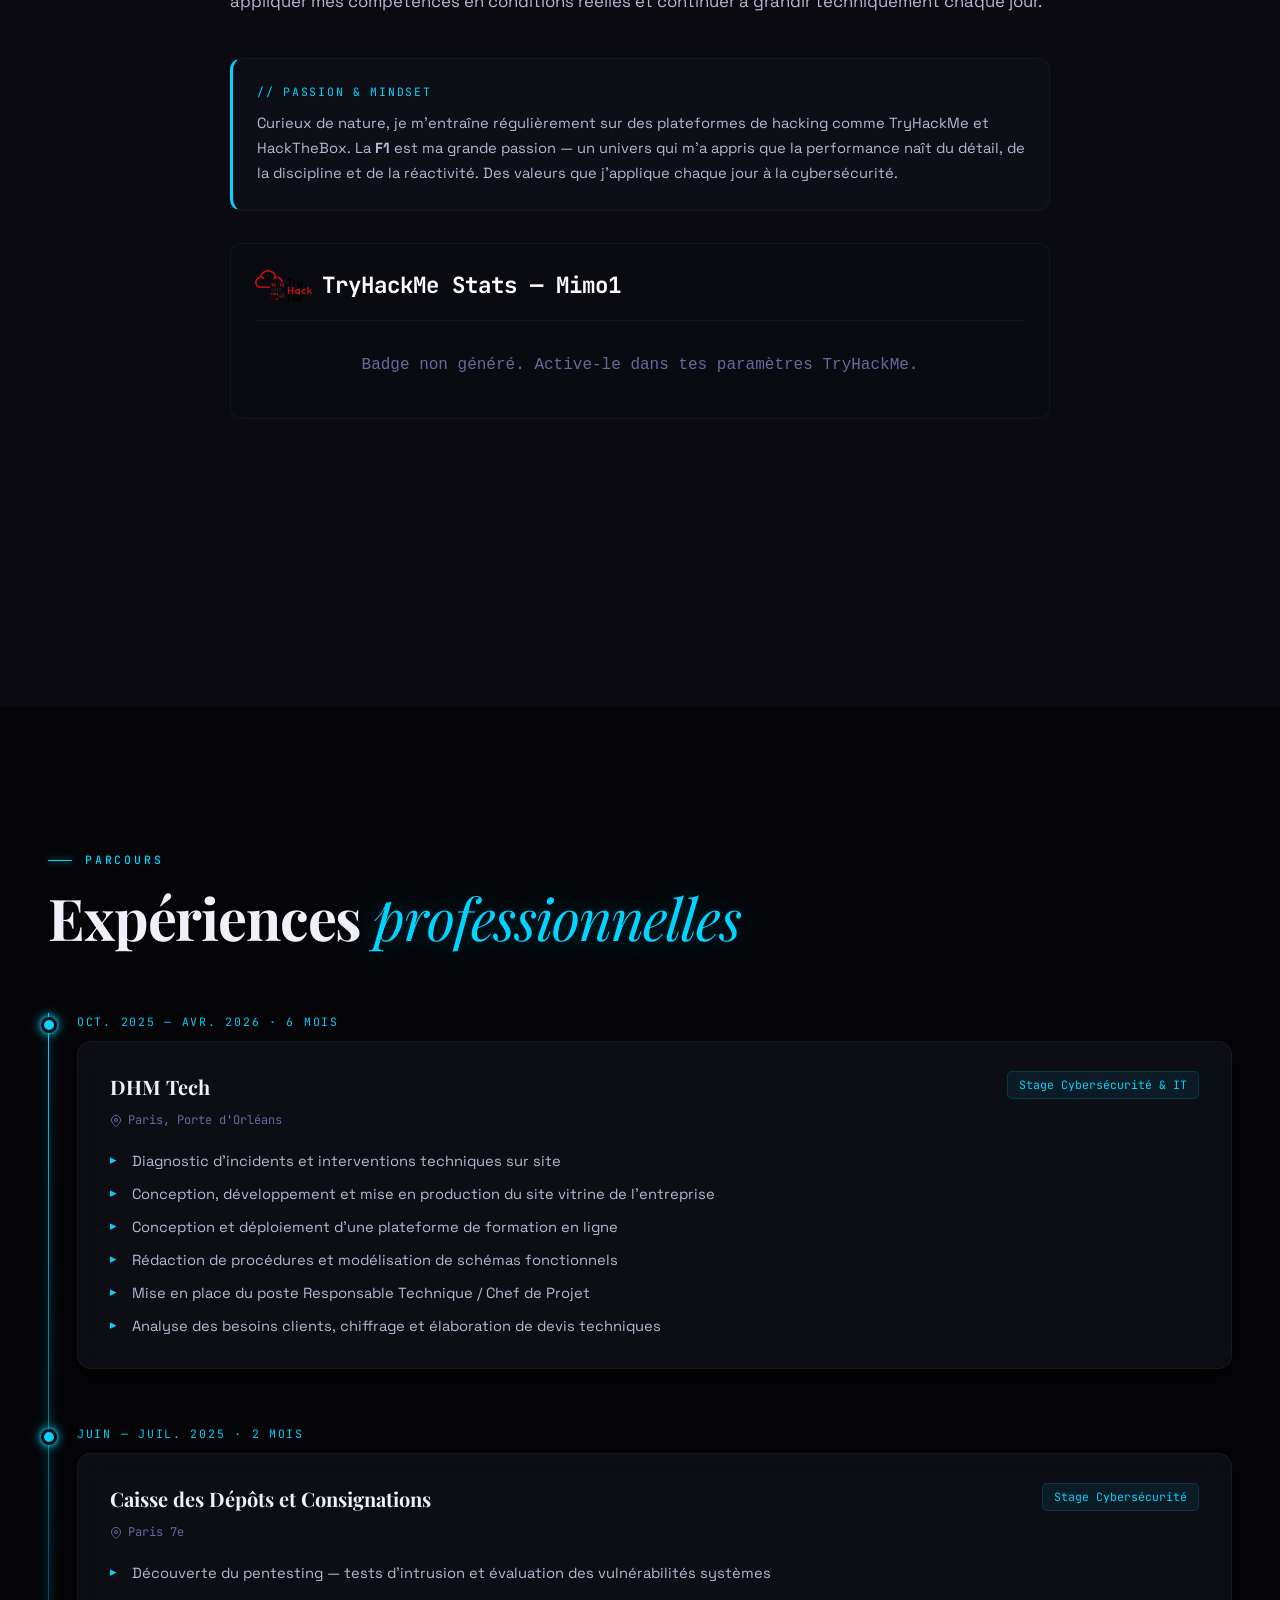
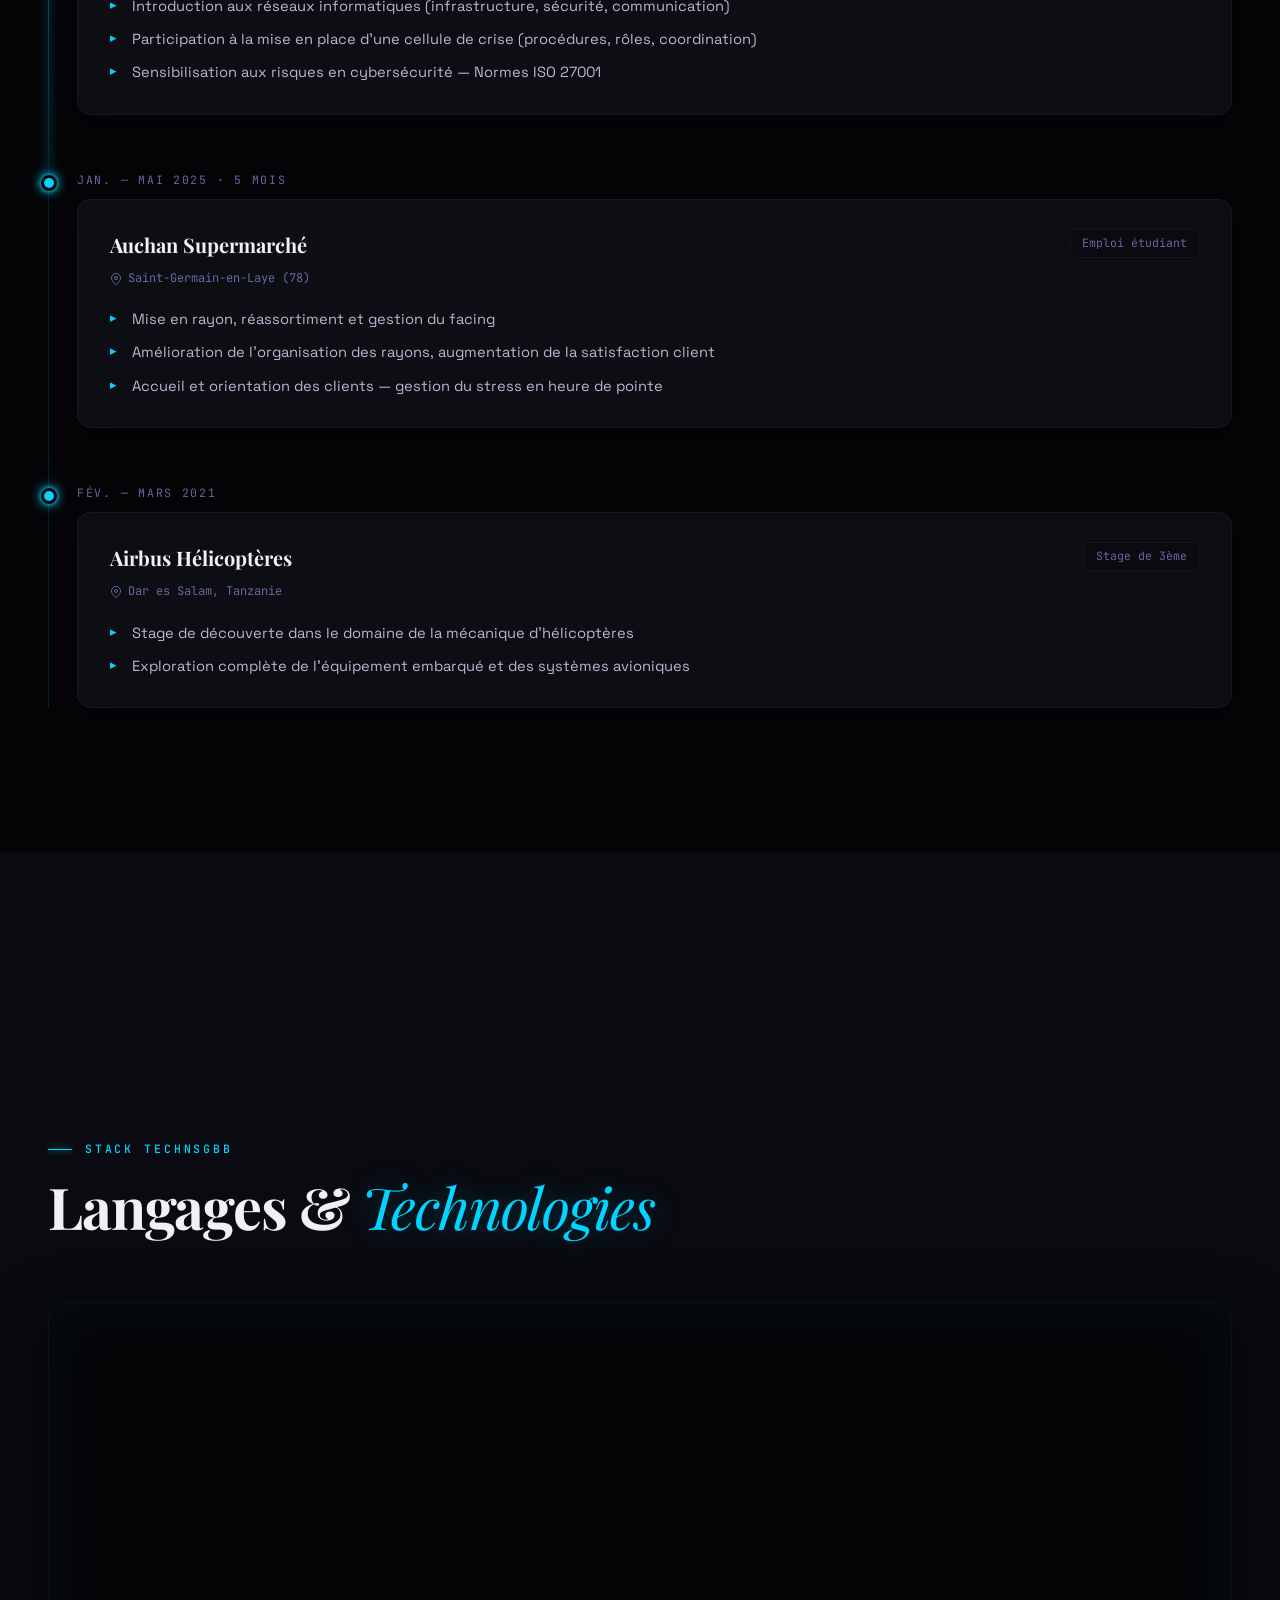
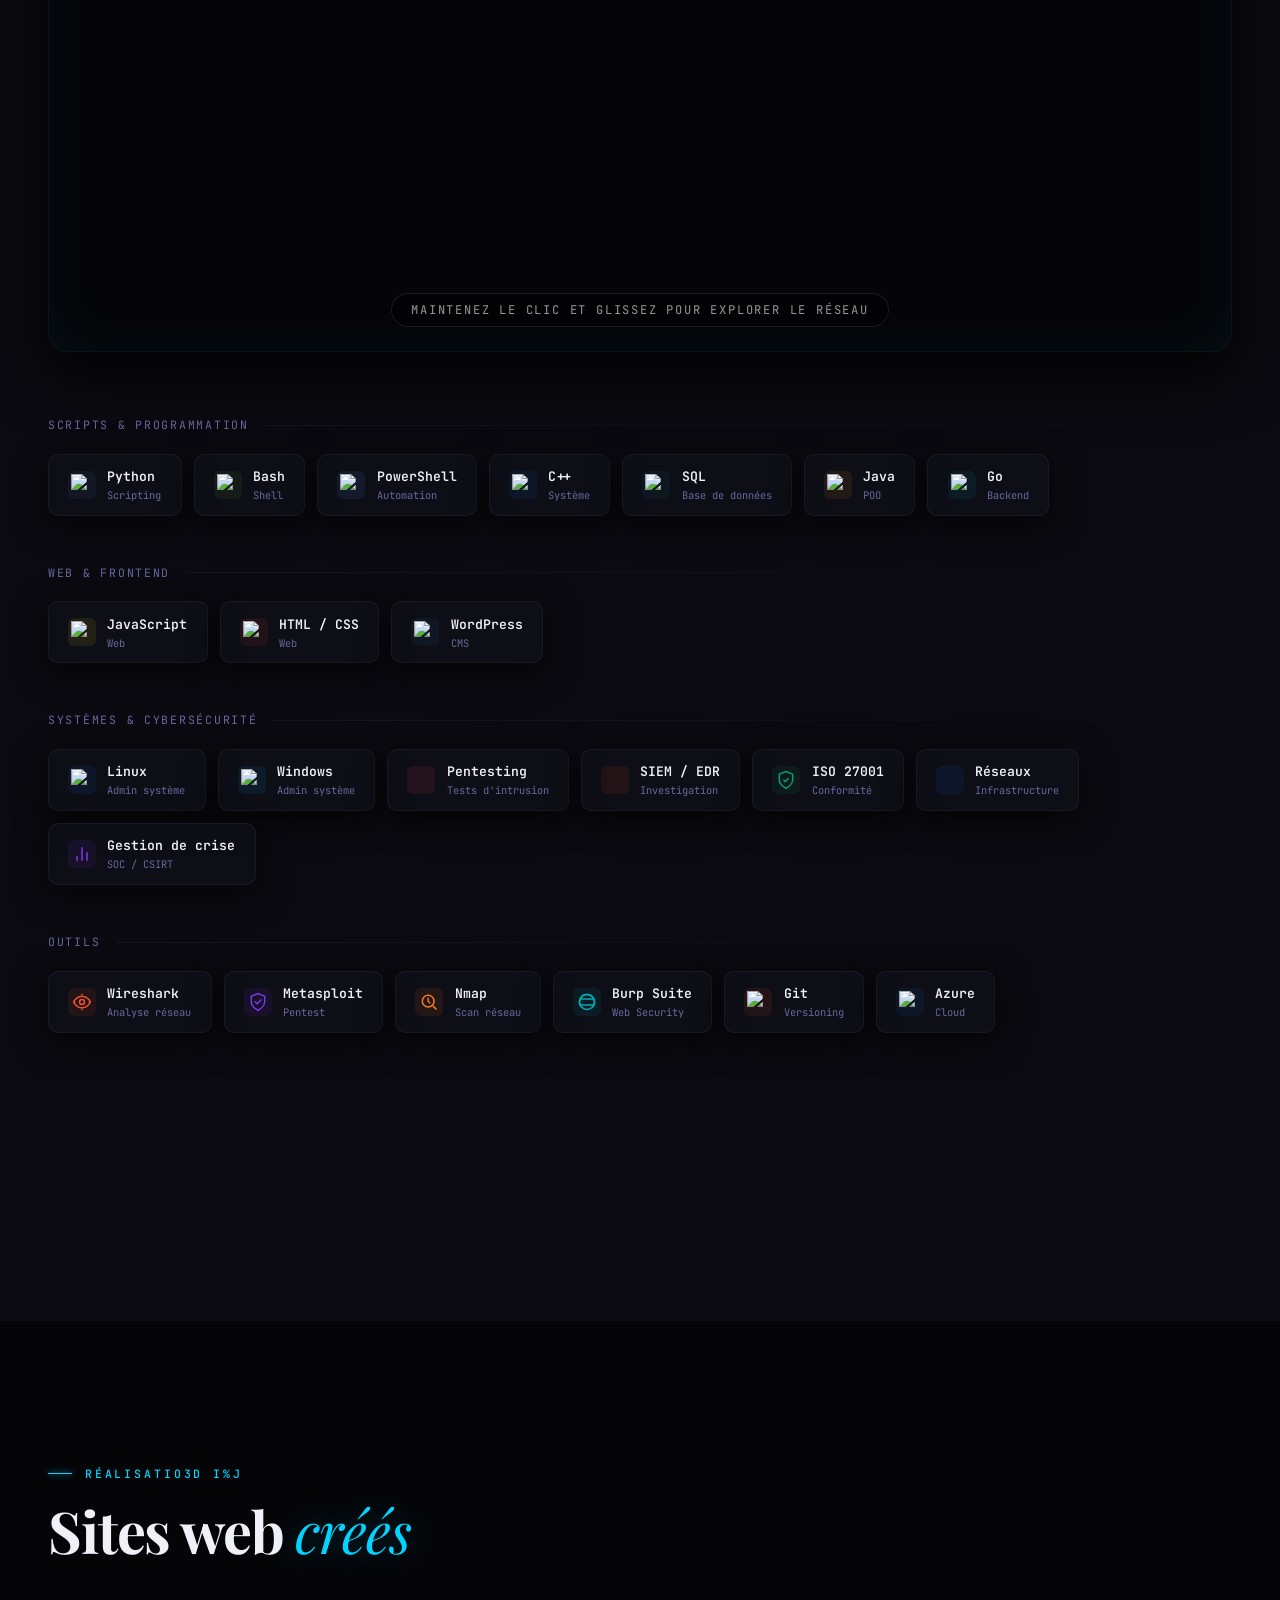
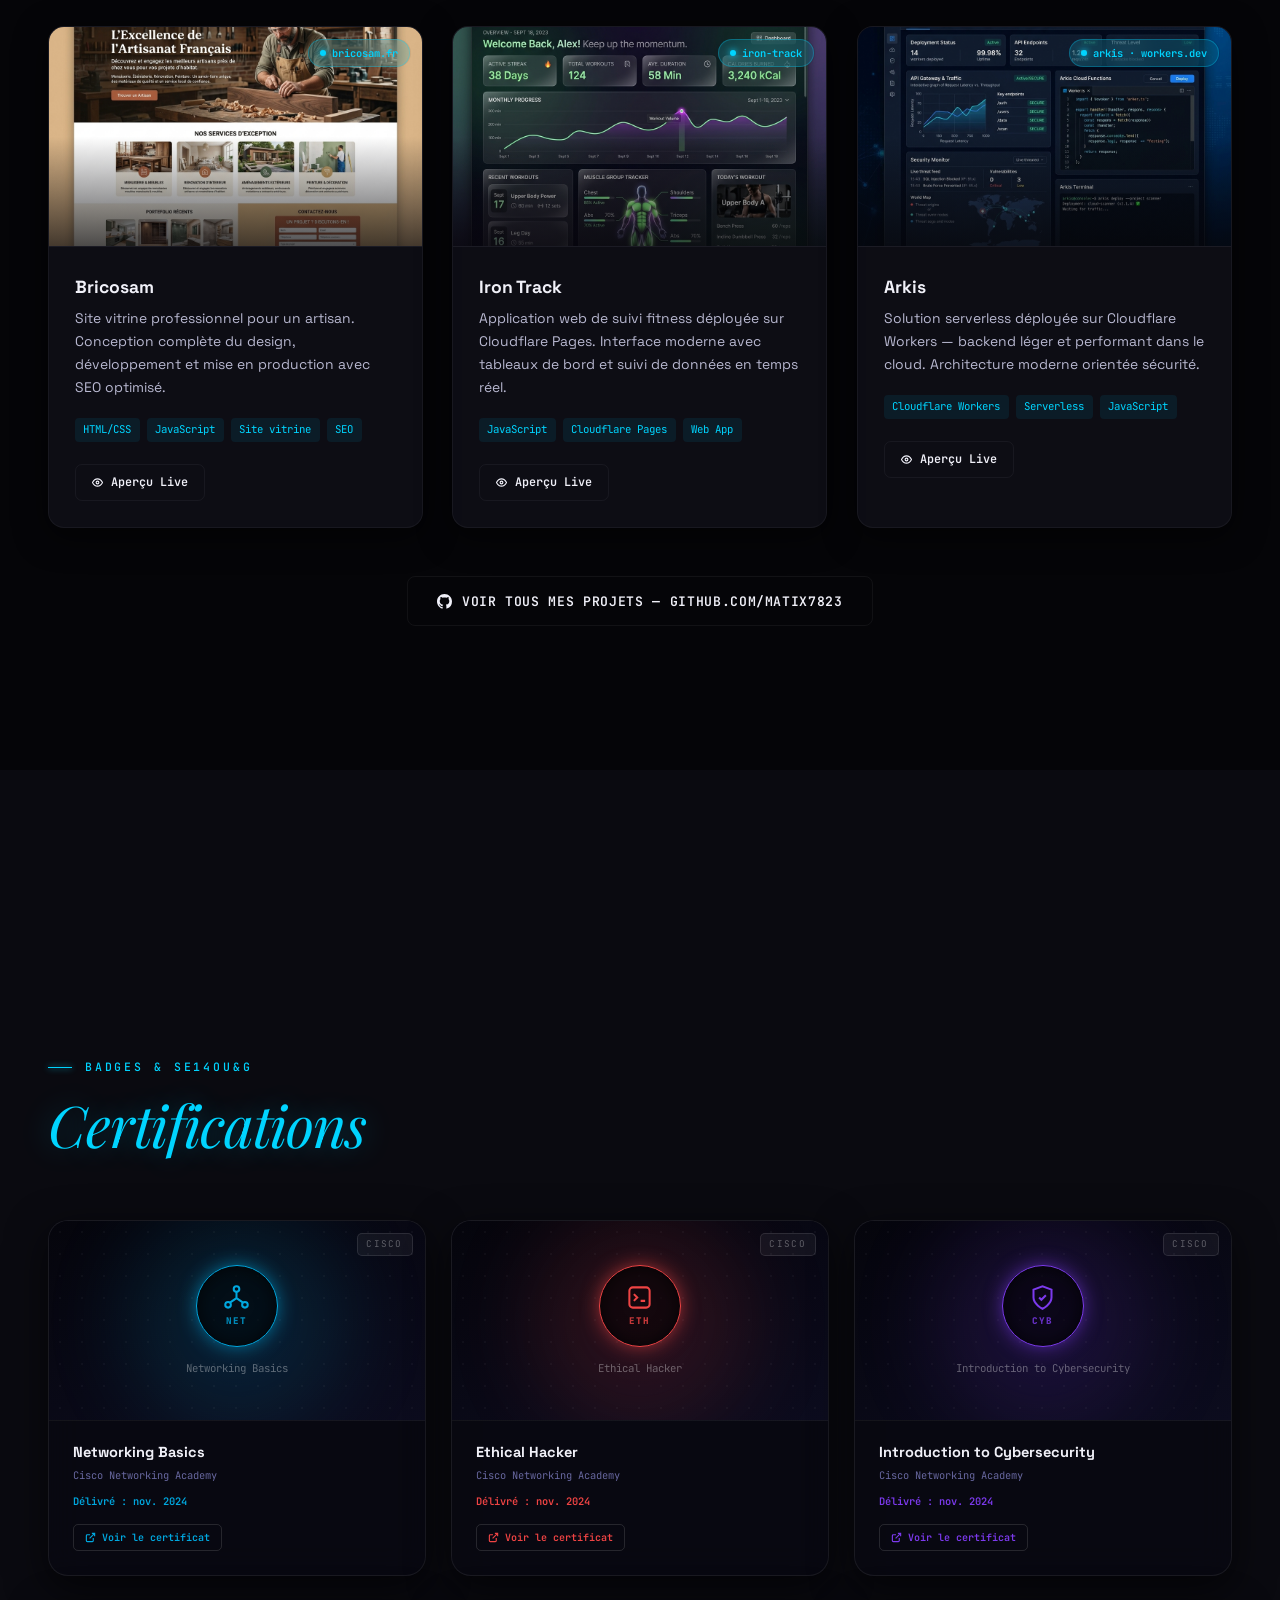
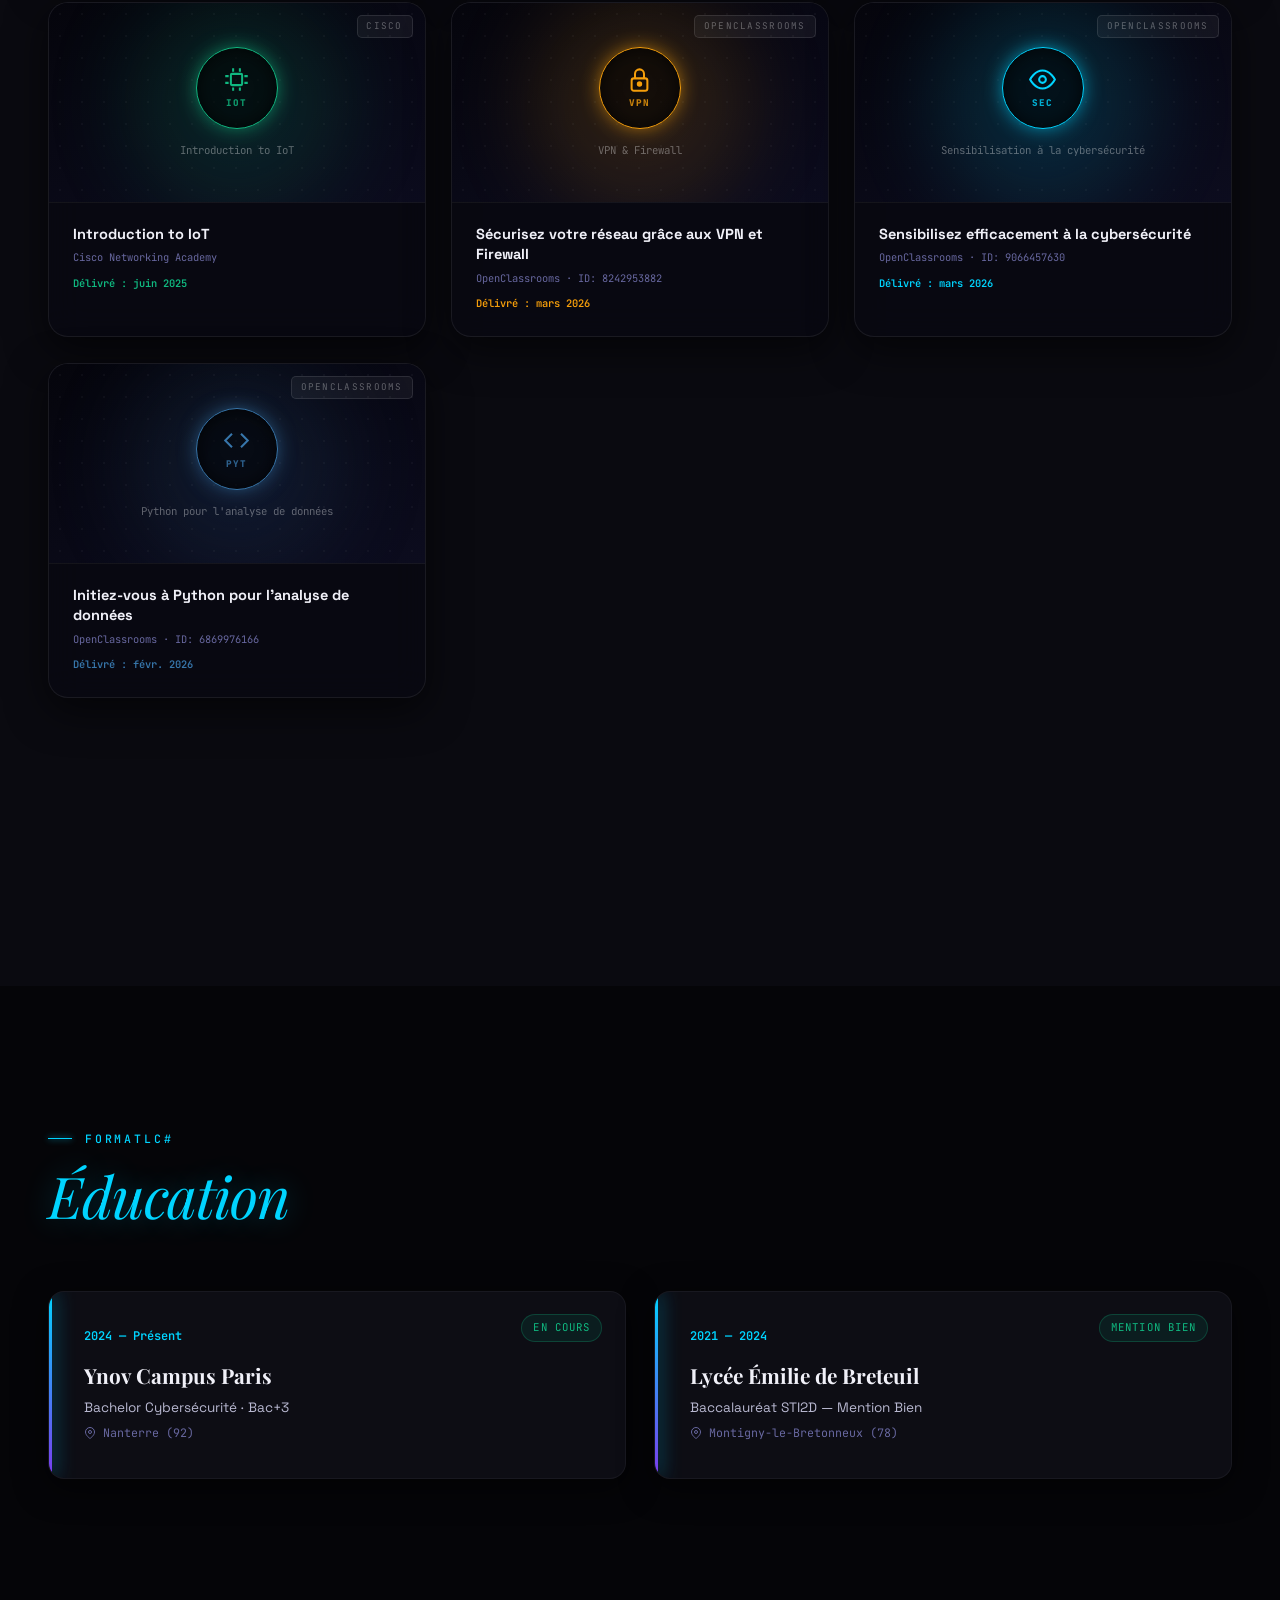
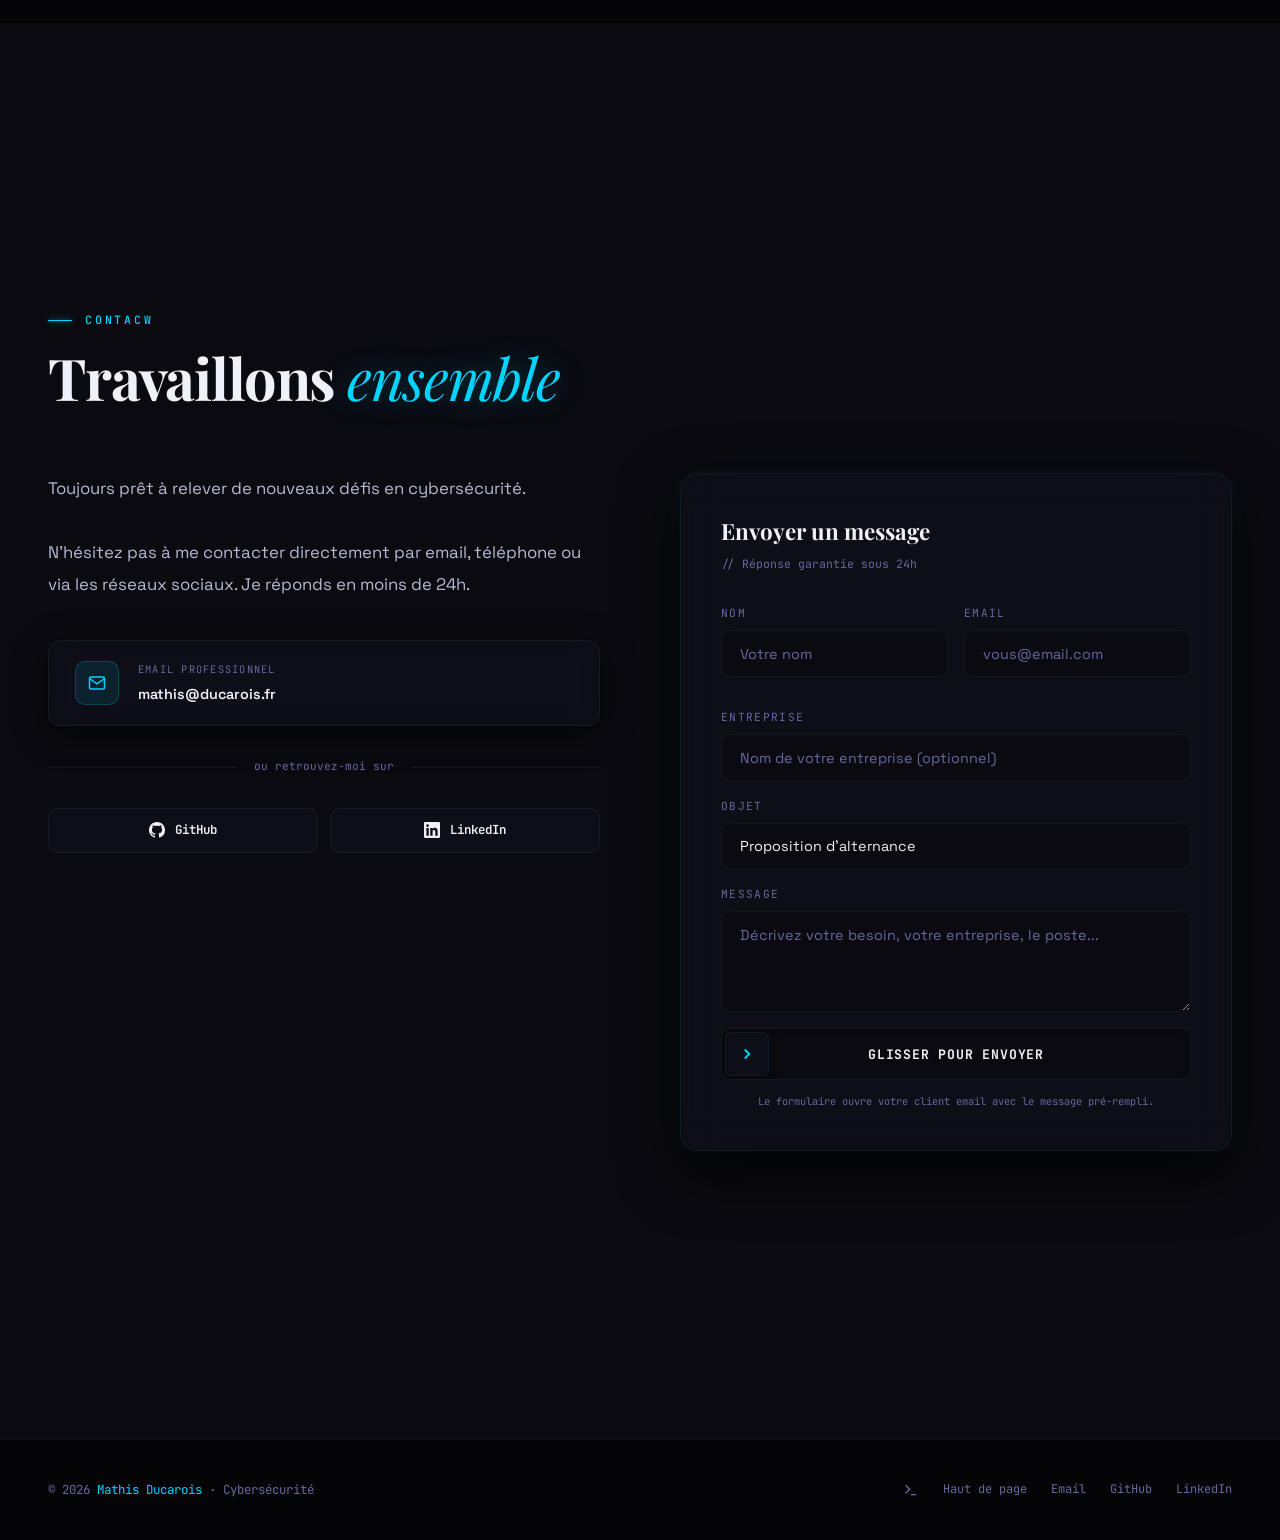
==== commit 9a599e2d: "tab" ====
--- a/index.html
+++ b/index.html
@@ -5014,9 +5014,19 @@
       termBody.scrollTop = termBody.scrollHeight;
     }
 
+    const termCommands = ['help', 'whoami', 'ls', 'cat', 'sudo', 'submit_flag', 'clear'];
+
     if (termInput) {
       termInput.addEventListener('keydown', (e) => {
-        if (e.key === 'Enter') {
+        if (e.key === 'Tab') {
+          e.preventDefault();
+          const val = termInput.value.toLowerCase();
+          const match = termCommands.find(c => c.startsWith(val));
+          if (match) {
+            termInput.value = match;
+          }
+        }
+        else if (e.key === 'Enter') {
           const val = termInput.value.trim();
           printTerm(`sysadmin@ducarois:~$ ${val}`);
           termInput.value = '';
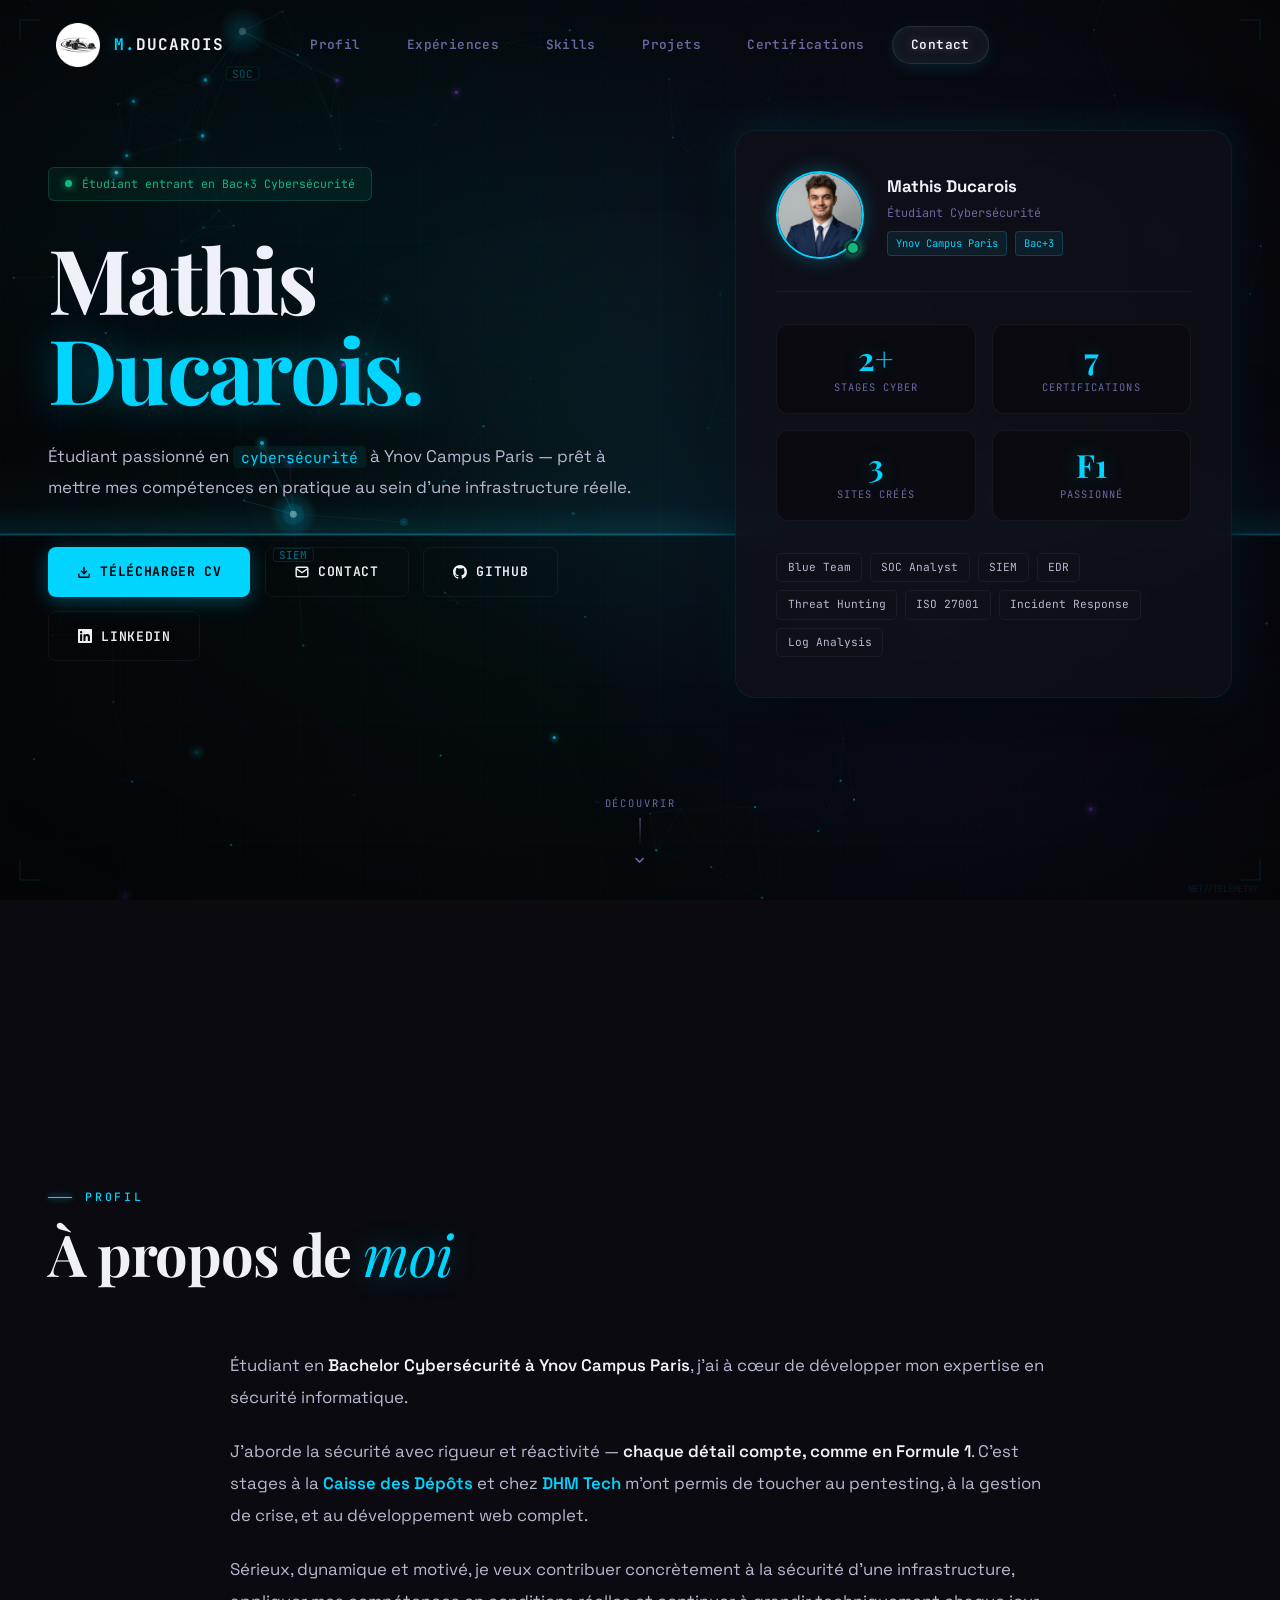
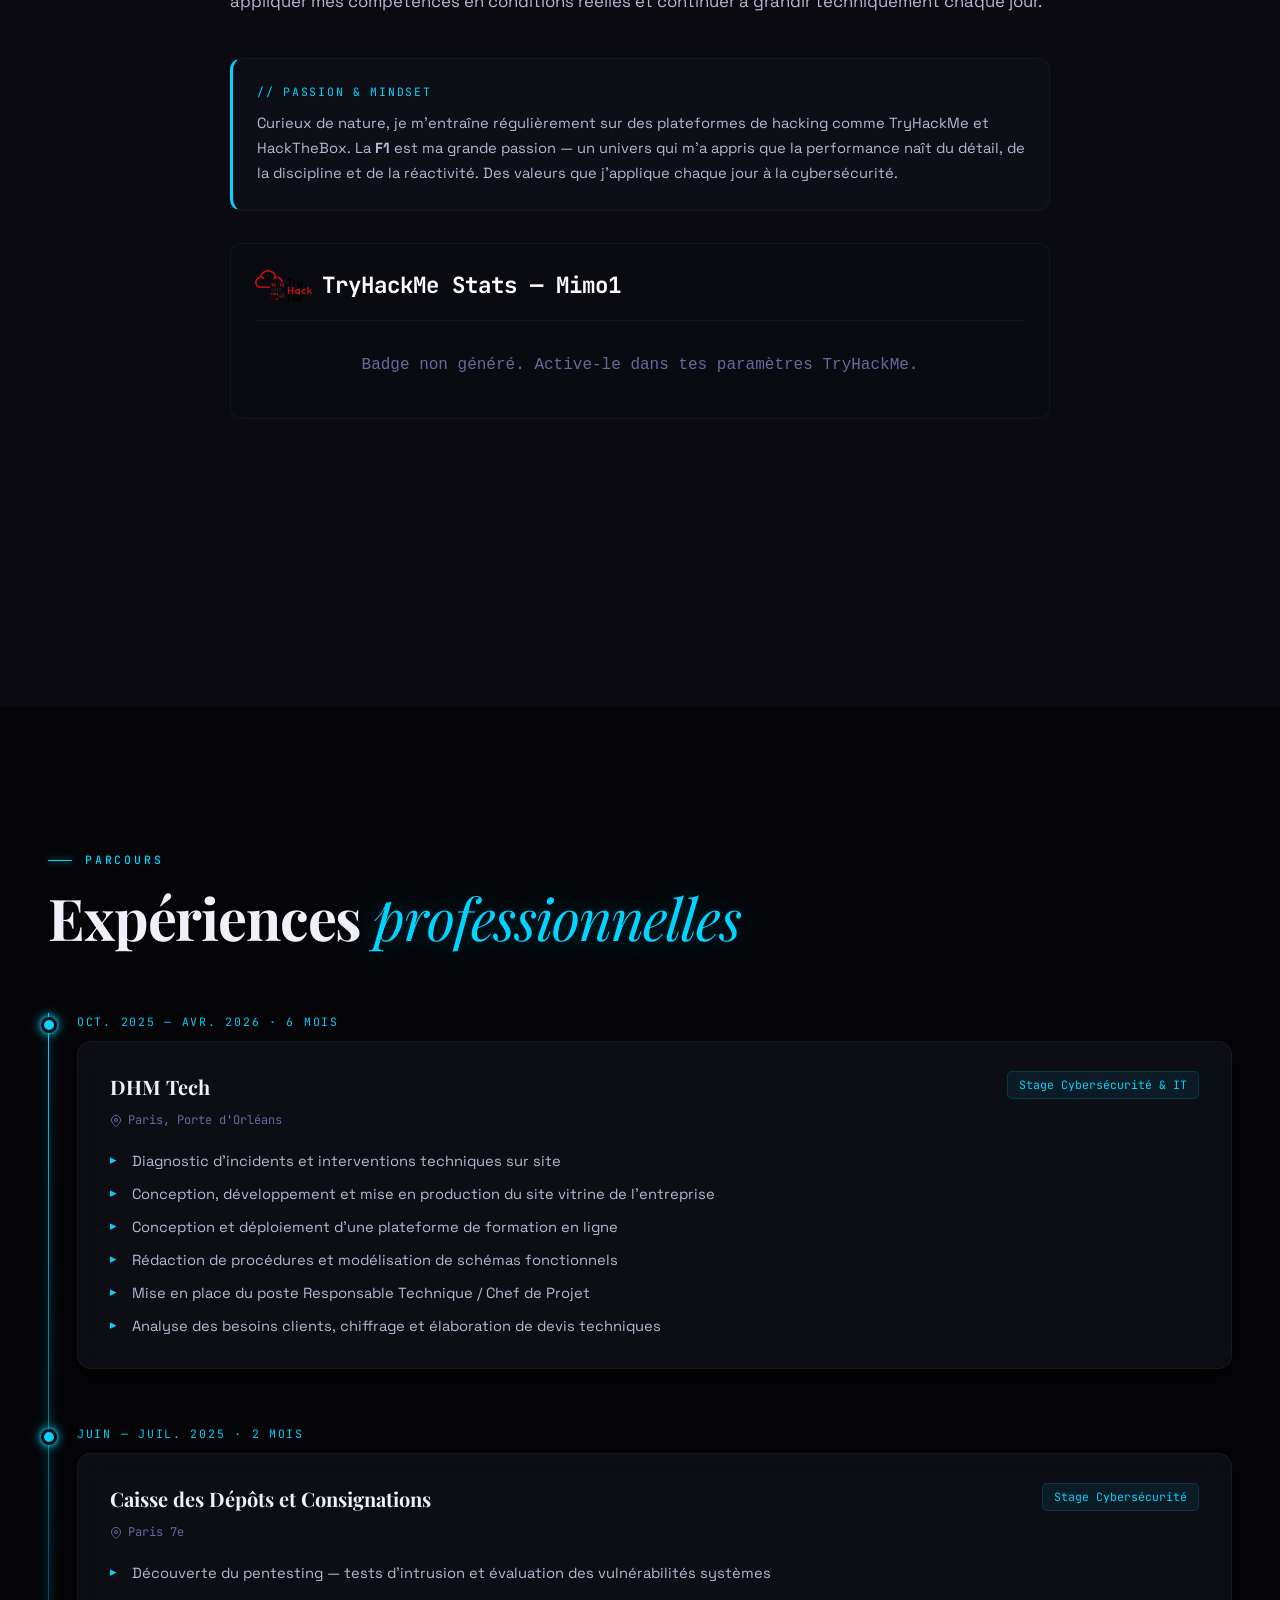
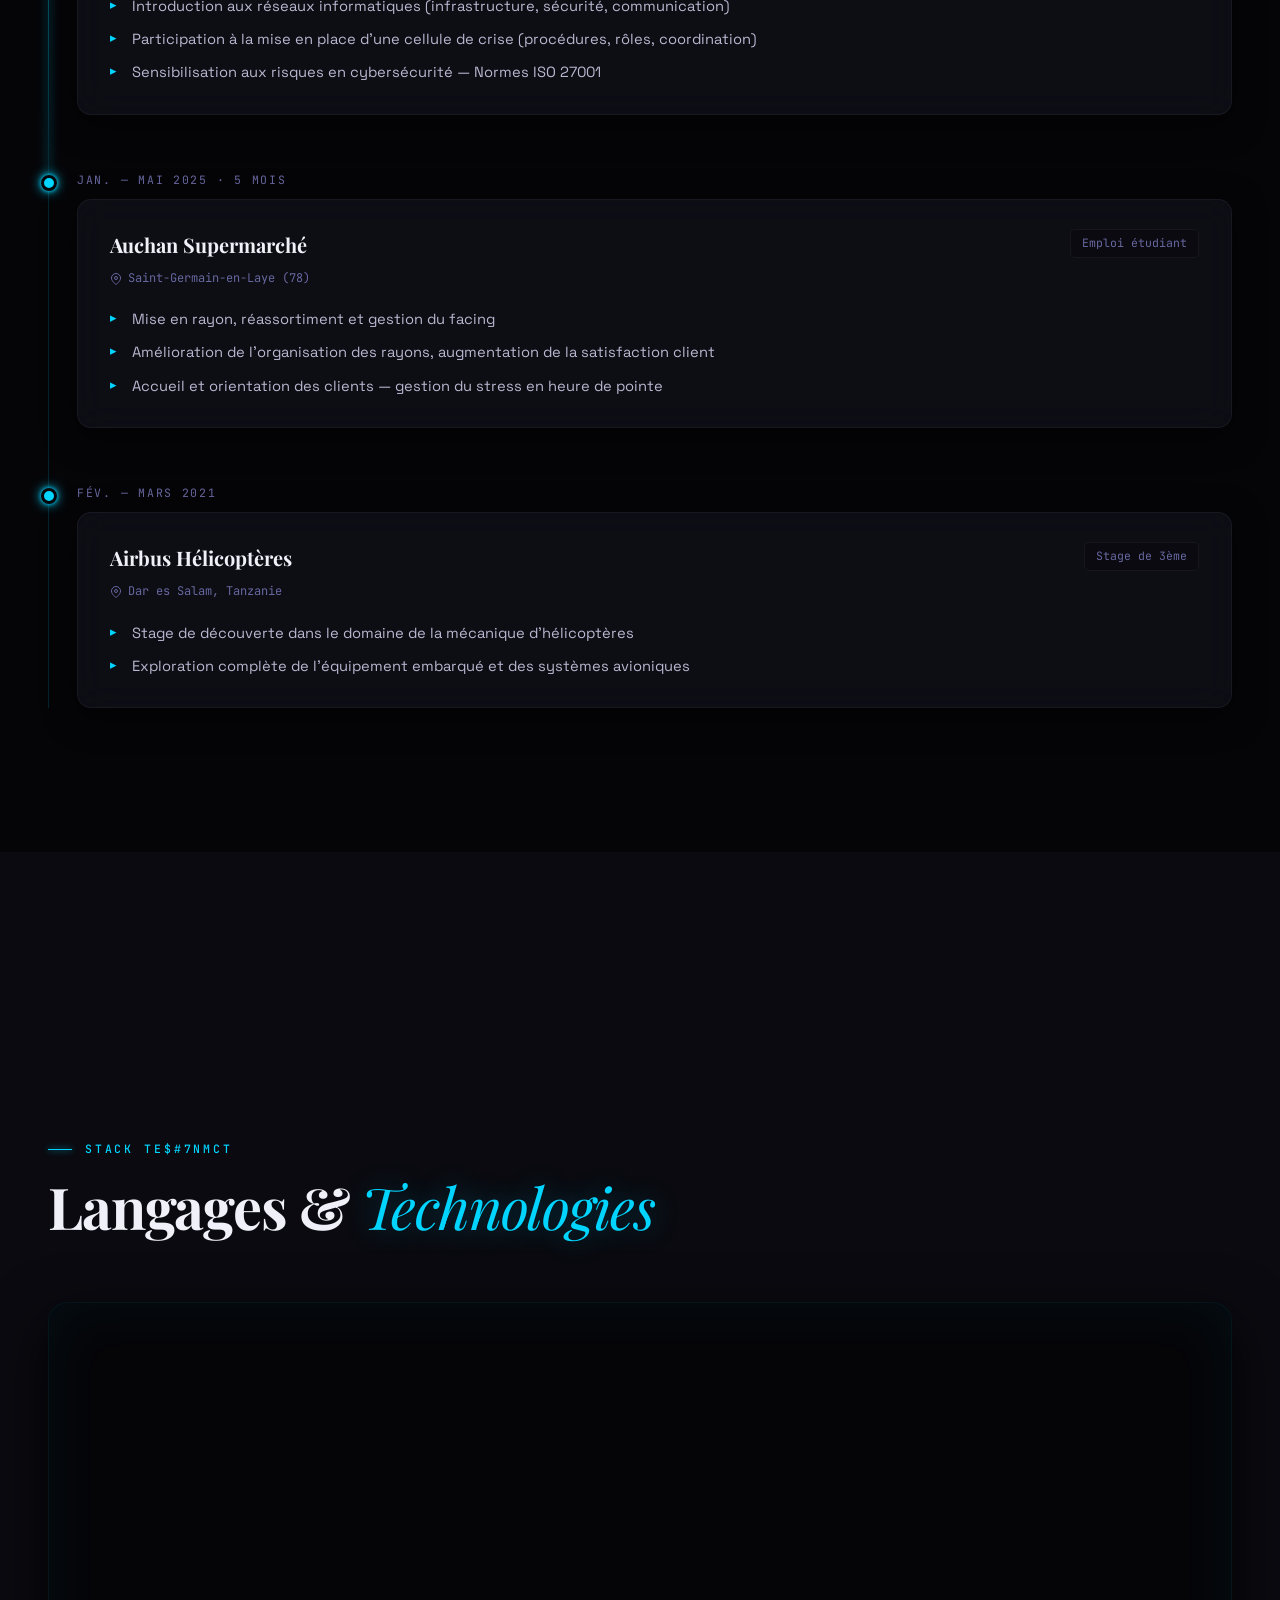
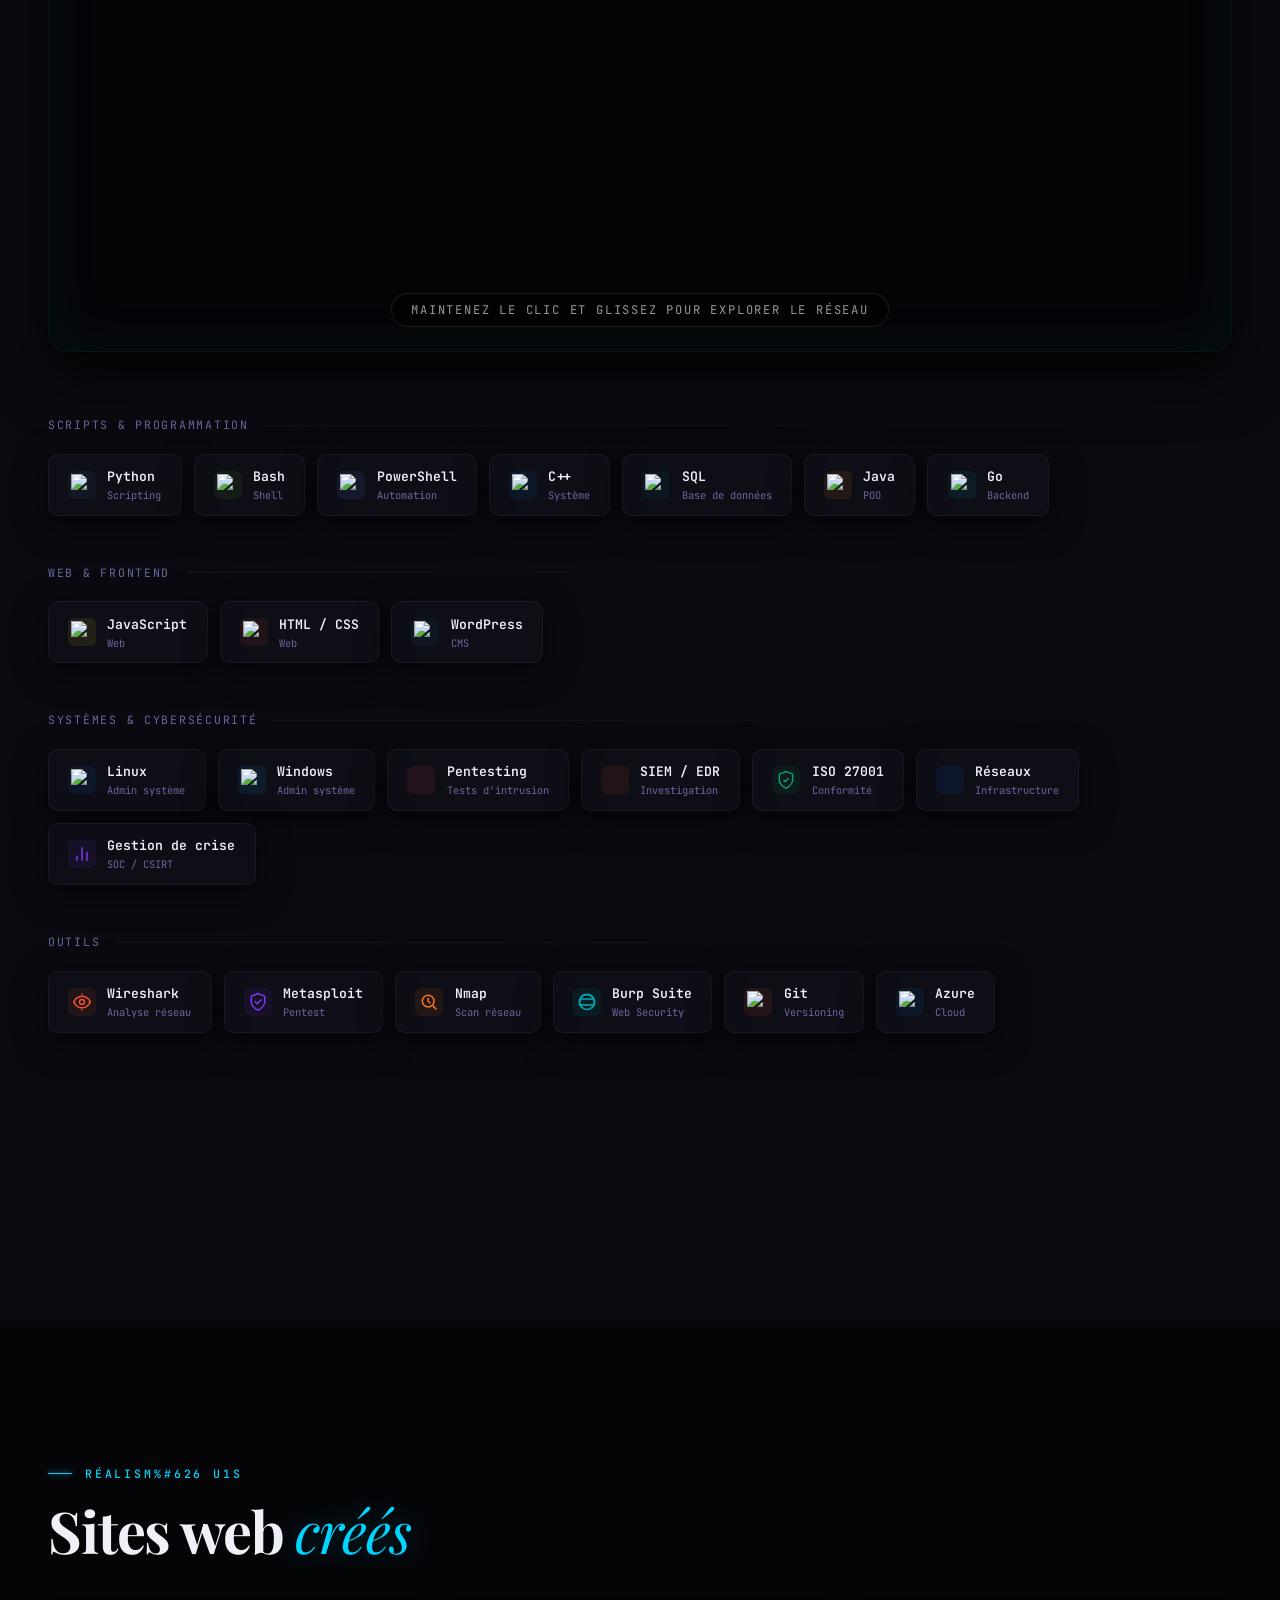
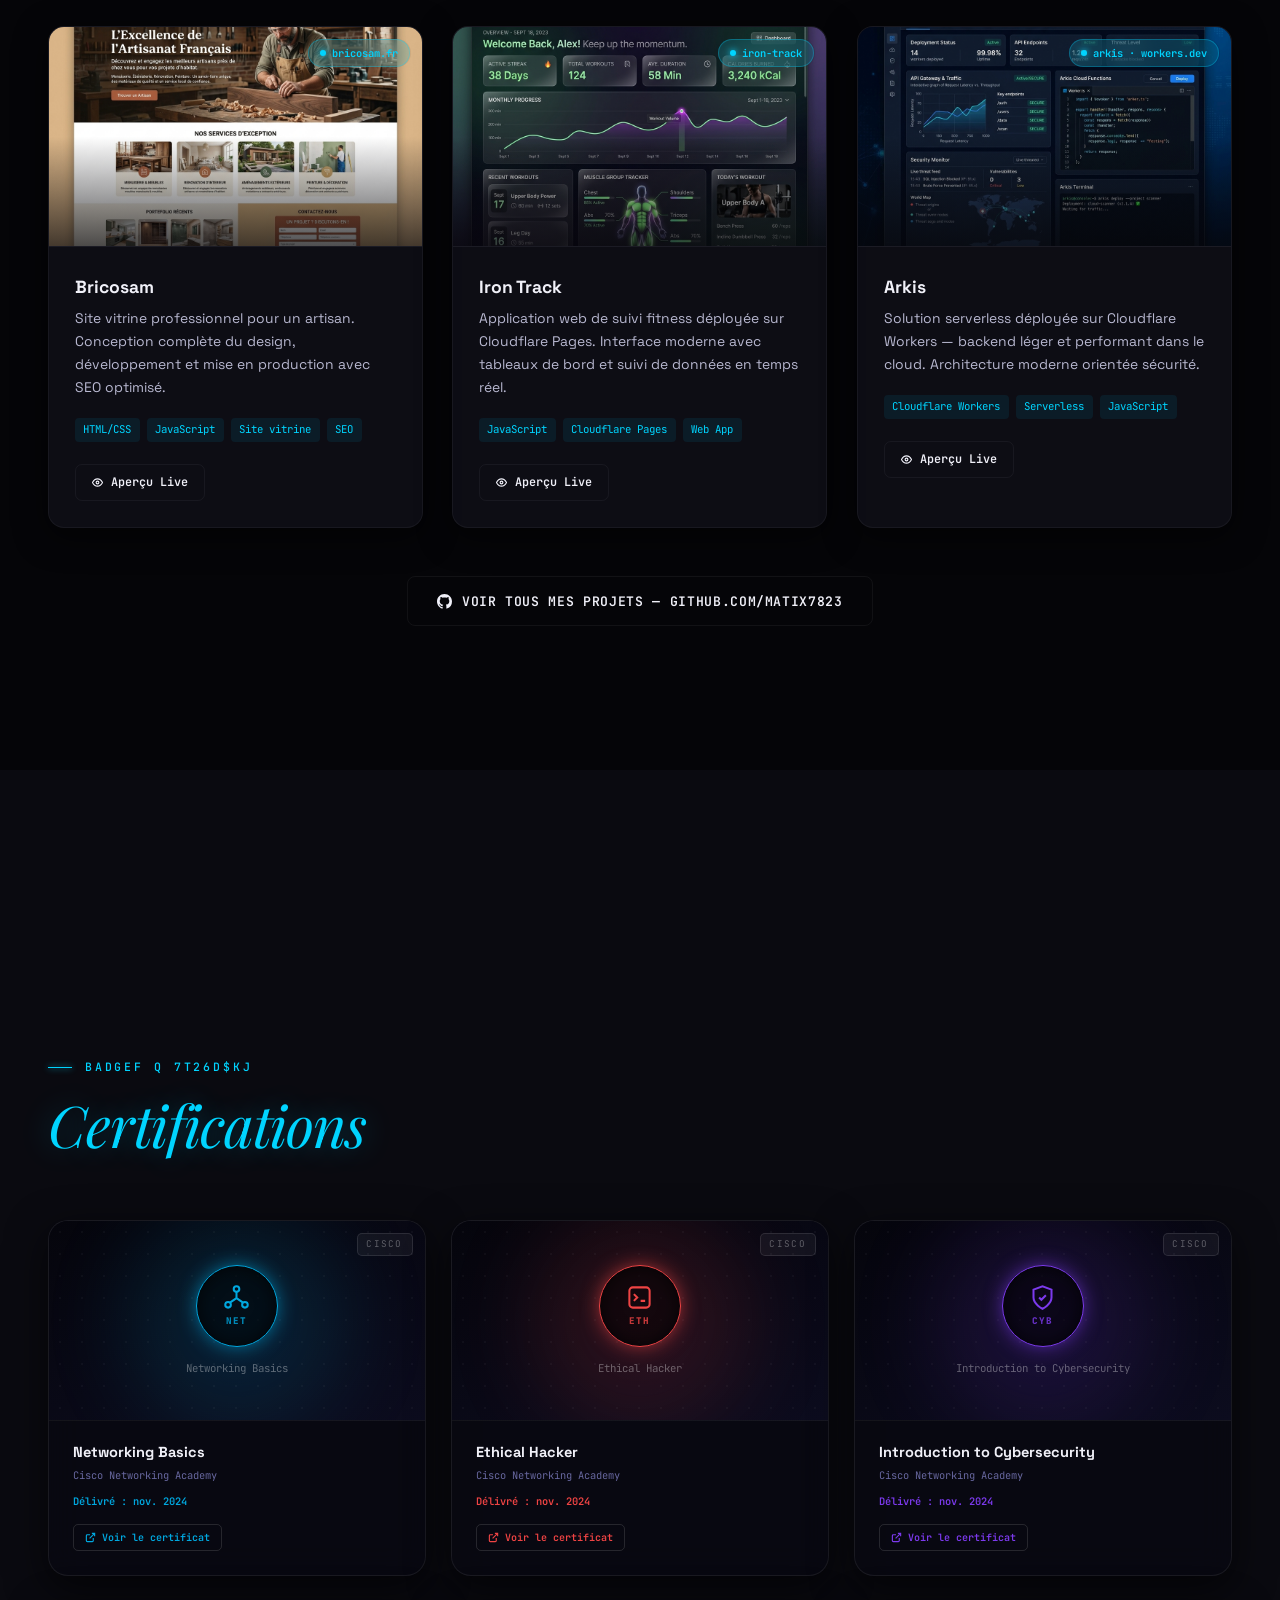
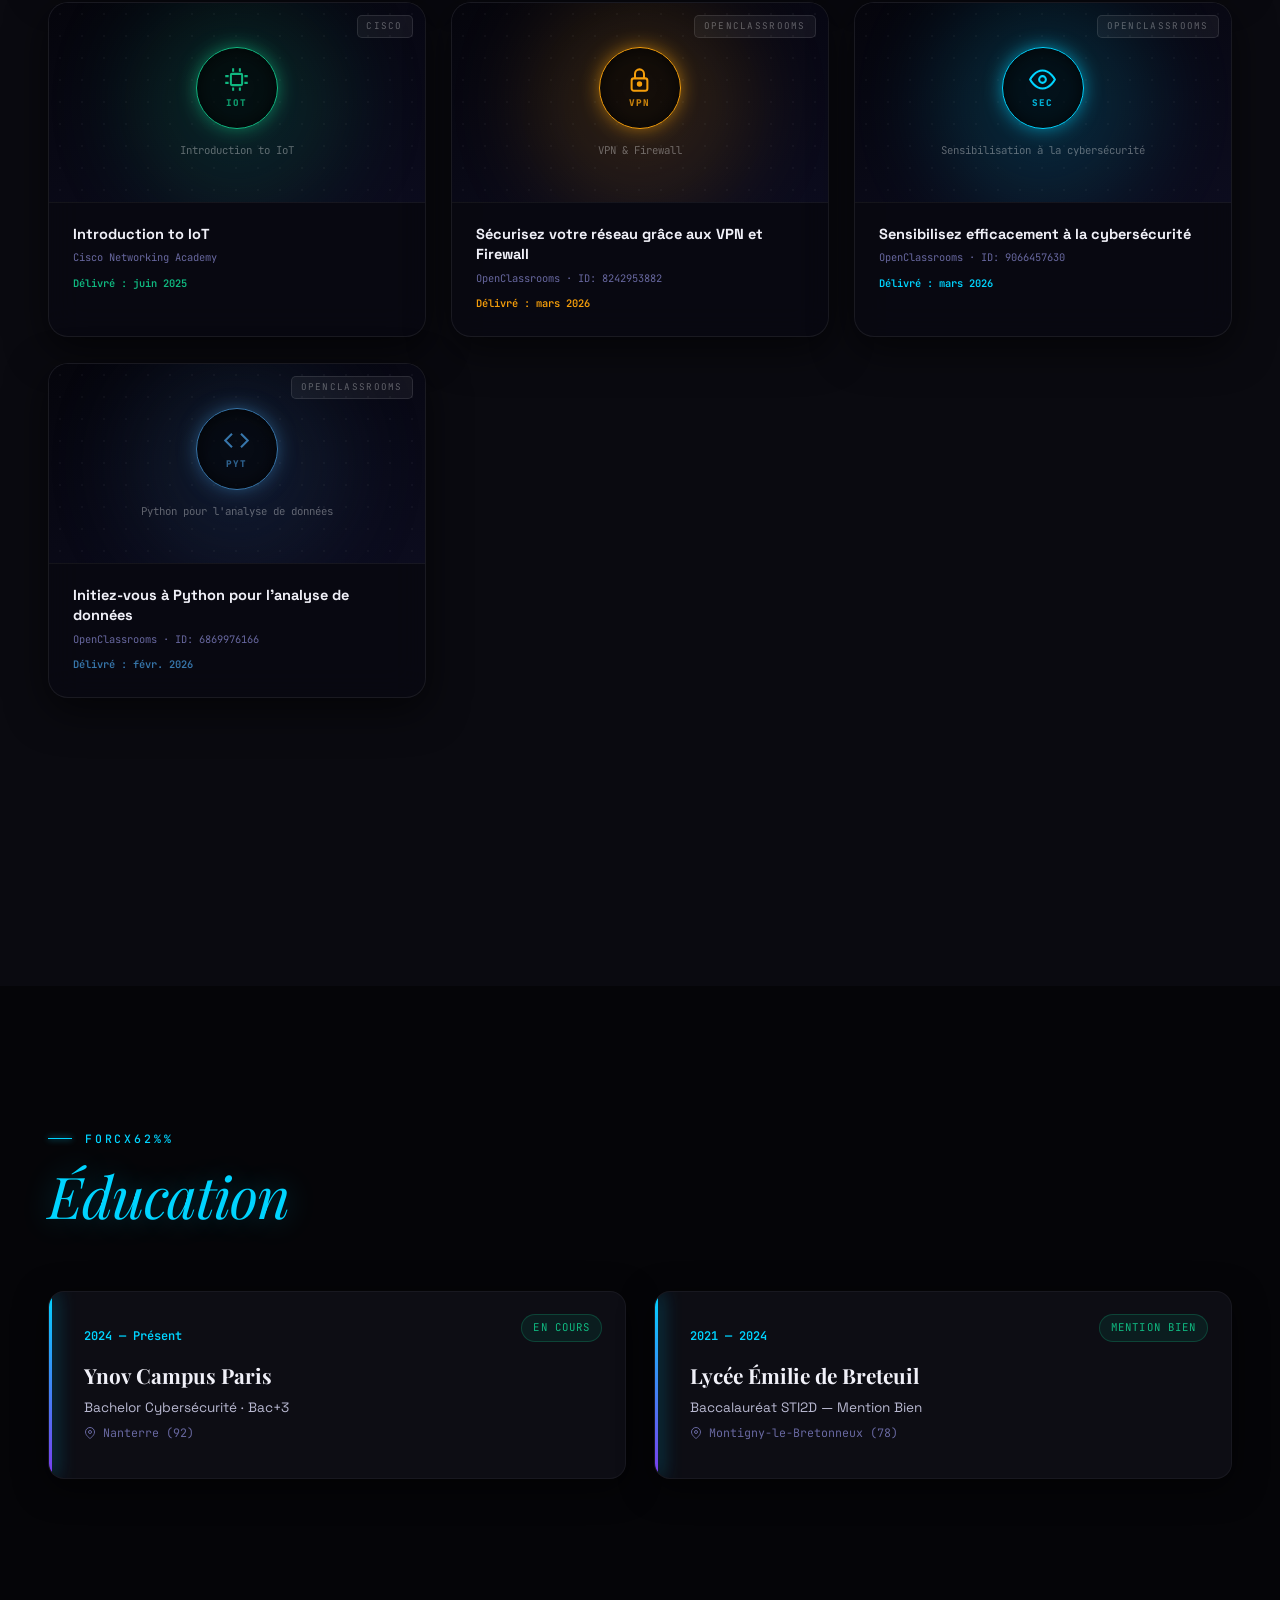
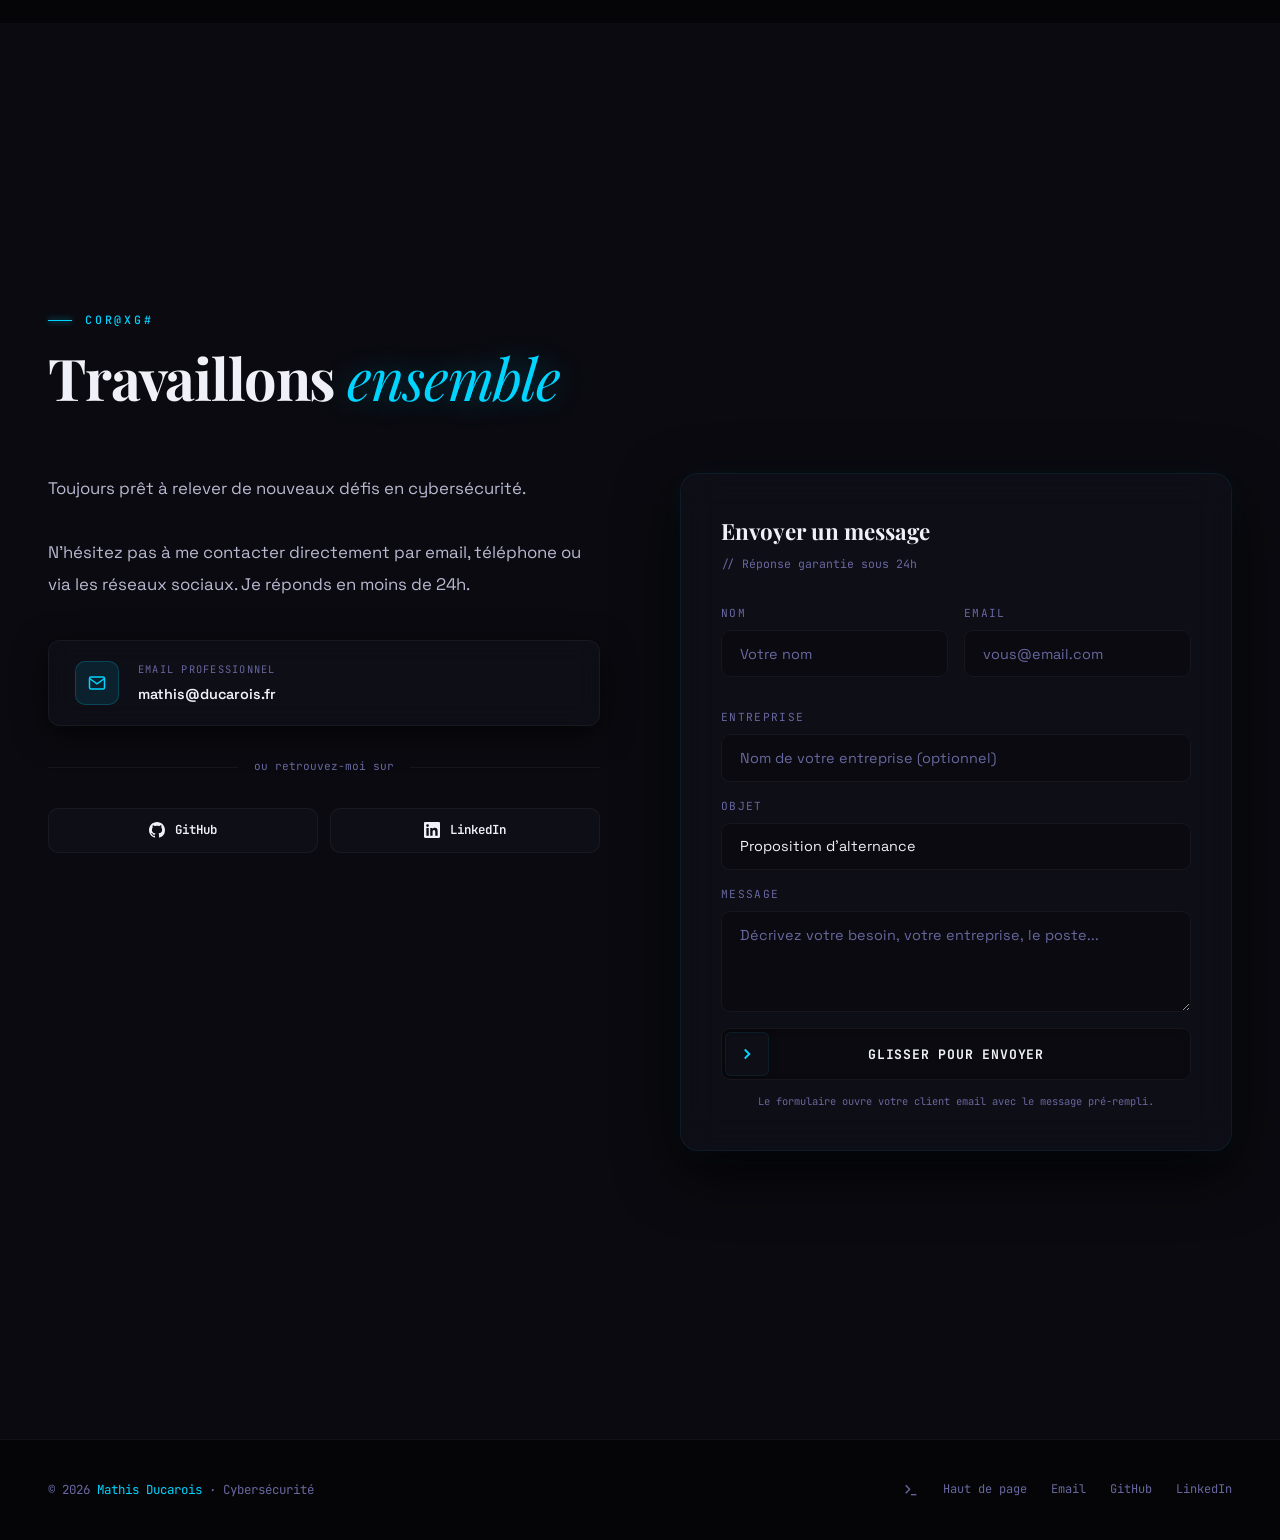
==== commit 8918166c: "newnew" ====
--- a/index.html
+++ b/index.html
@@ -26,9 +26,7 @@
   <link
     href="https://fonts.googleapis.com/css2?family=Space+Grotesk:wght@300;400;500;600;700&family=JetBrains+Mono:wght@300;400;500;600&family=Playfair+Display:ital,wght@0,700;1,400&display=swap"
     rel="stylesheet">
-  <script src="https://cdnjs.cloudflare.com/ajax/libs/vanilla-tilt/1.8.0/vanilla-tilt.min.js"></script>
-  <script src="https://cdnjs.cloudflare.com/ajax/libs/gsap/3.12.2/gsap.min.js"></script>
-  <script src="https://cdnjs.cloudflare.com/ajax/libs/gsap/3.12.2/ScrollTrigger.min.js"></script>
+
   <script src="https://cdnjs.cloudflare.com/ajax/libs/three.js/r128/three.min.js"></script>
   <link rel="stylesheet" href="assets/css/hero-canvas.css">
   <style>
@@ -129,6 +127,7 @@
         radial-gradient(ellipse 60% 80% at 80% 80%, rgba(124, 58, 237, 0.06) 0%, transparent 60%),
         radial-gradient(ellipse 40% 40% at 50% 50%, rgba(0, 212, 255, 0.03) 0%, transparent 70%);
       animation: cosmicShift 25s ease-in-out infinite alternate;
+      will-change: transform;
     }
 
     @keyframes cosmicShift {
@@ -2922,6 +2921,7 @@
       pointer-events: none;
       transition: opacity 0.3s;
       z-index: 0;
+      background: radial-gradient(380px circle at var(--x, 50%) var(--y, 50%), rgba(0, 212, 255, 0.09), transparent 60%);
     }
 
     @media (max-width: 900px) {
@@ -4744,8 +4744,10 @@
       }
 
       // ANIMATION LOOP
+      let isVisible = false;
       function animate() {
         requestAnimationFrame(animate);
+        if (!isVisible) return;
 
         group.rotation.y += (targetRotationX - group.rotation.y) * 0.05;
         group.rotation.x += (targetRotationY - group.rotation.x) * 0.05;
@@ -4761,6 +4763,13 @@
 
         renderer.render(scene, camera);
       }
+
+      const observer3D = new IntersectionObserver((entries) => {
+        entries.forEach(e => {
+          isVisible = e.isIntersecting;
+        });
+      }, { threshold: 0 });
+      observer3D.observe(container);
 
       animate();
     })();
@@ -5114,9 +5123,8 @@
             const r = card.getBoundingClientRect();
             const x = e.clientX - r.left;
             const y = e.clientY - r.top;
-            overlay.style.background =
-              `radial-gradient(380px circle at ${x}px ${y}px,
-              rgba(0,212,255,0.09), transparent 60%)`;
+            overlay.style.setProperty('--x', `${x}px`);
+            overlay.style.setProperty('--y', `${y}px`);
             overlay.style.opacity = '1';
           }, { passive: true });
 
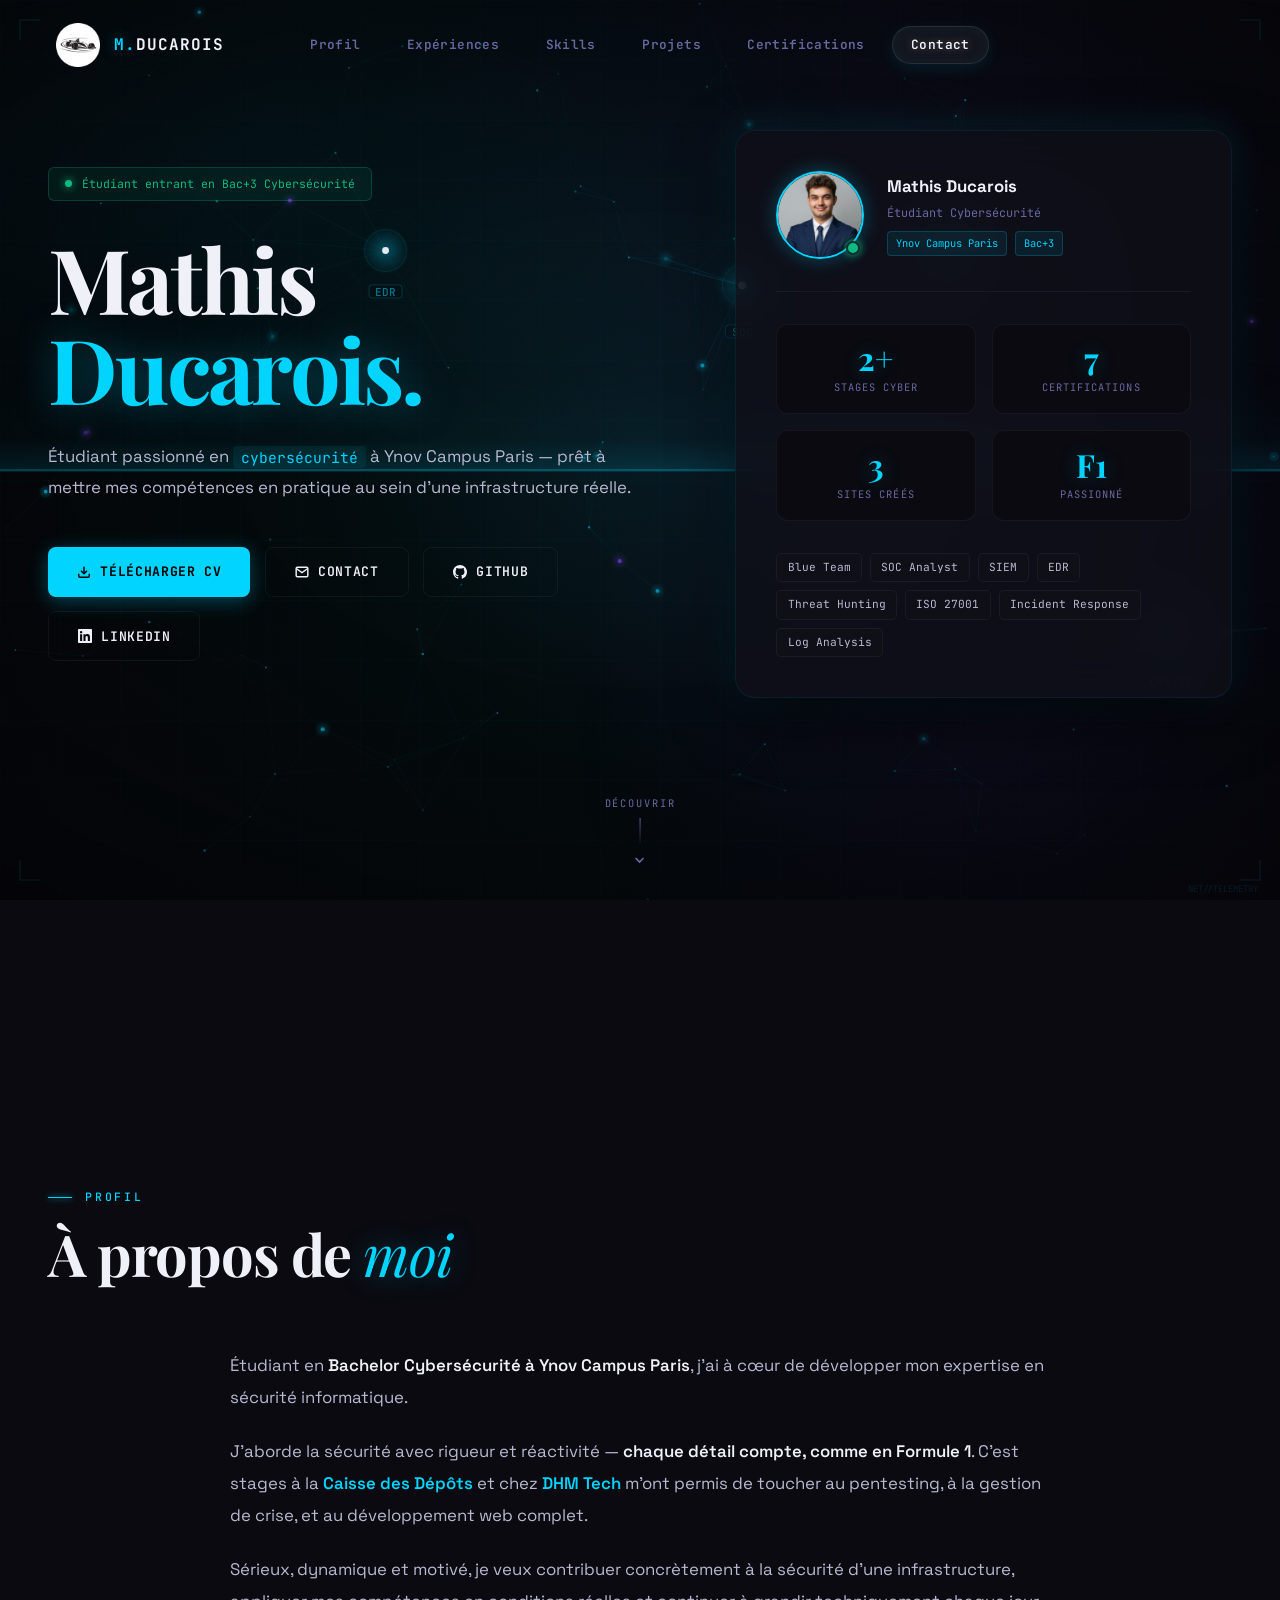
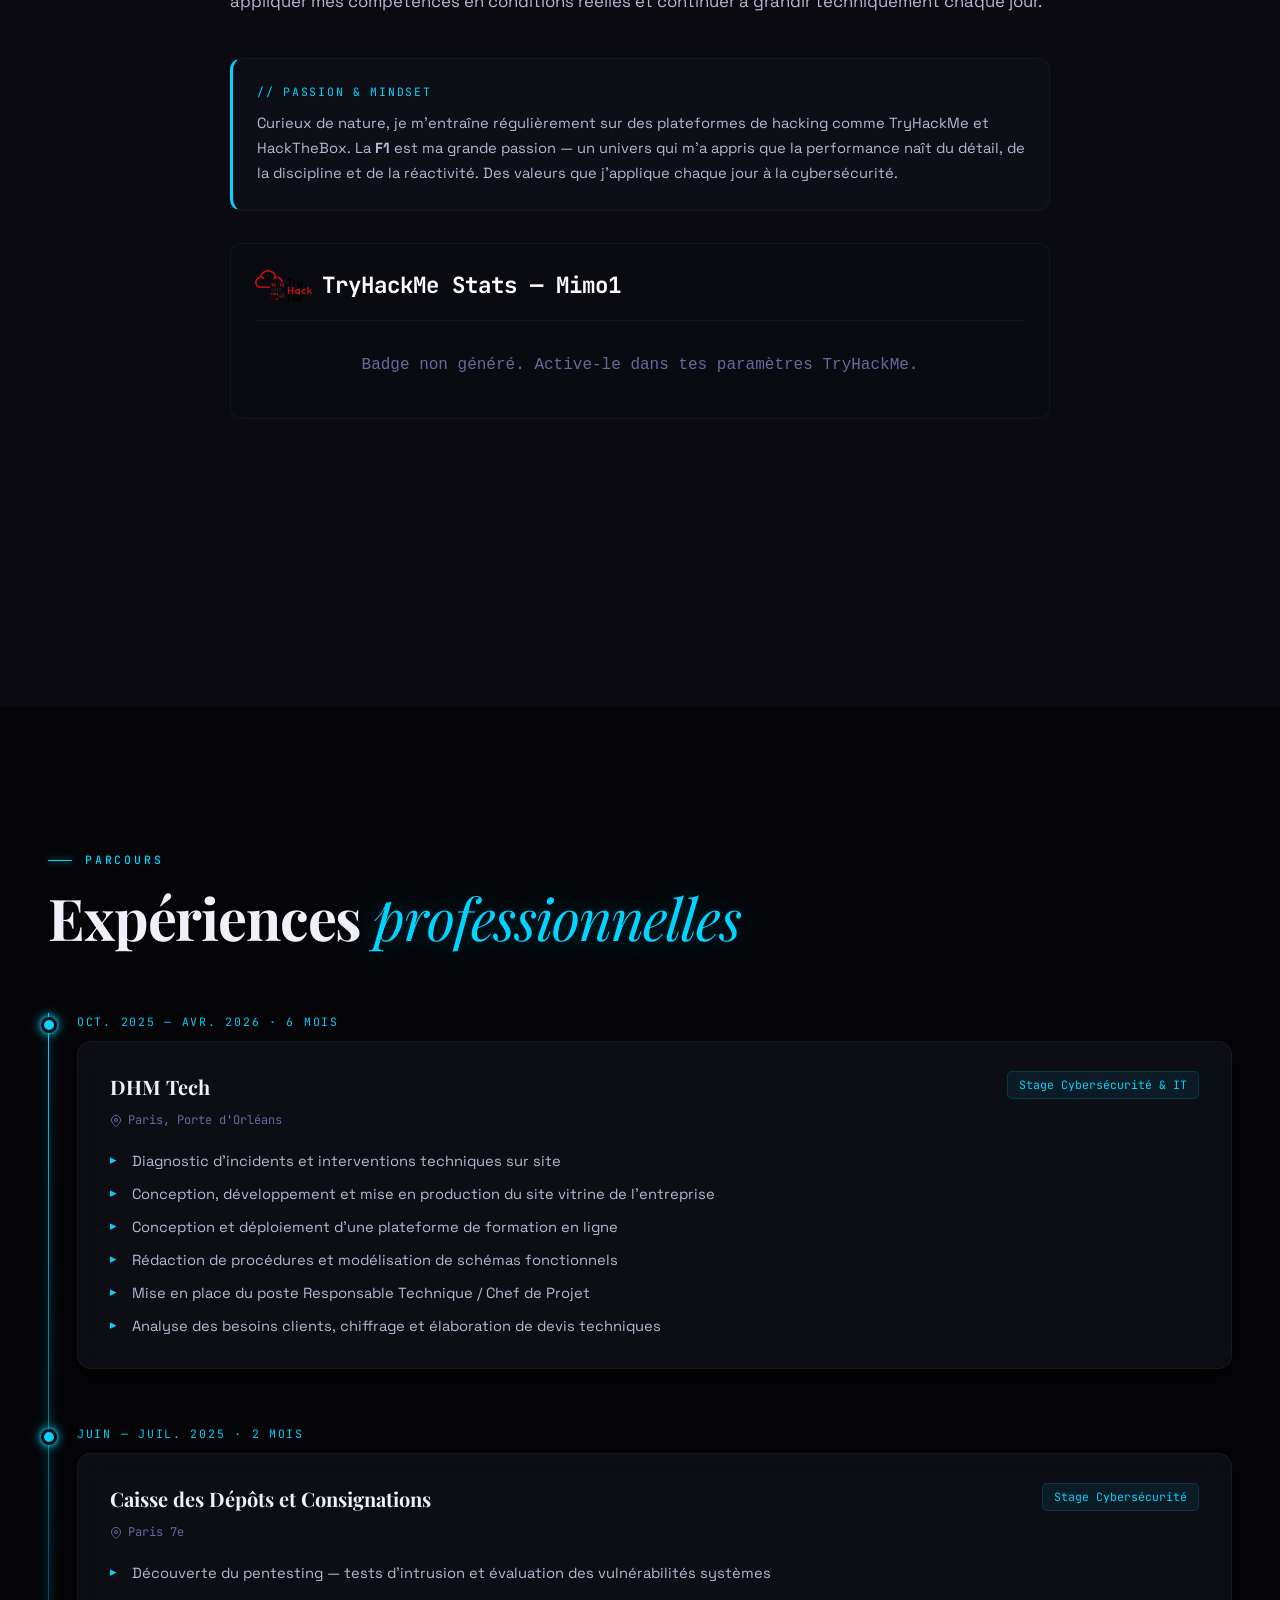
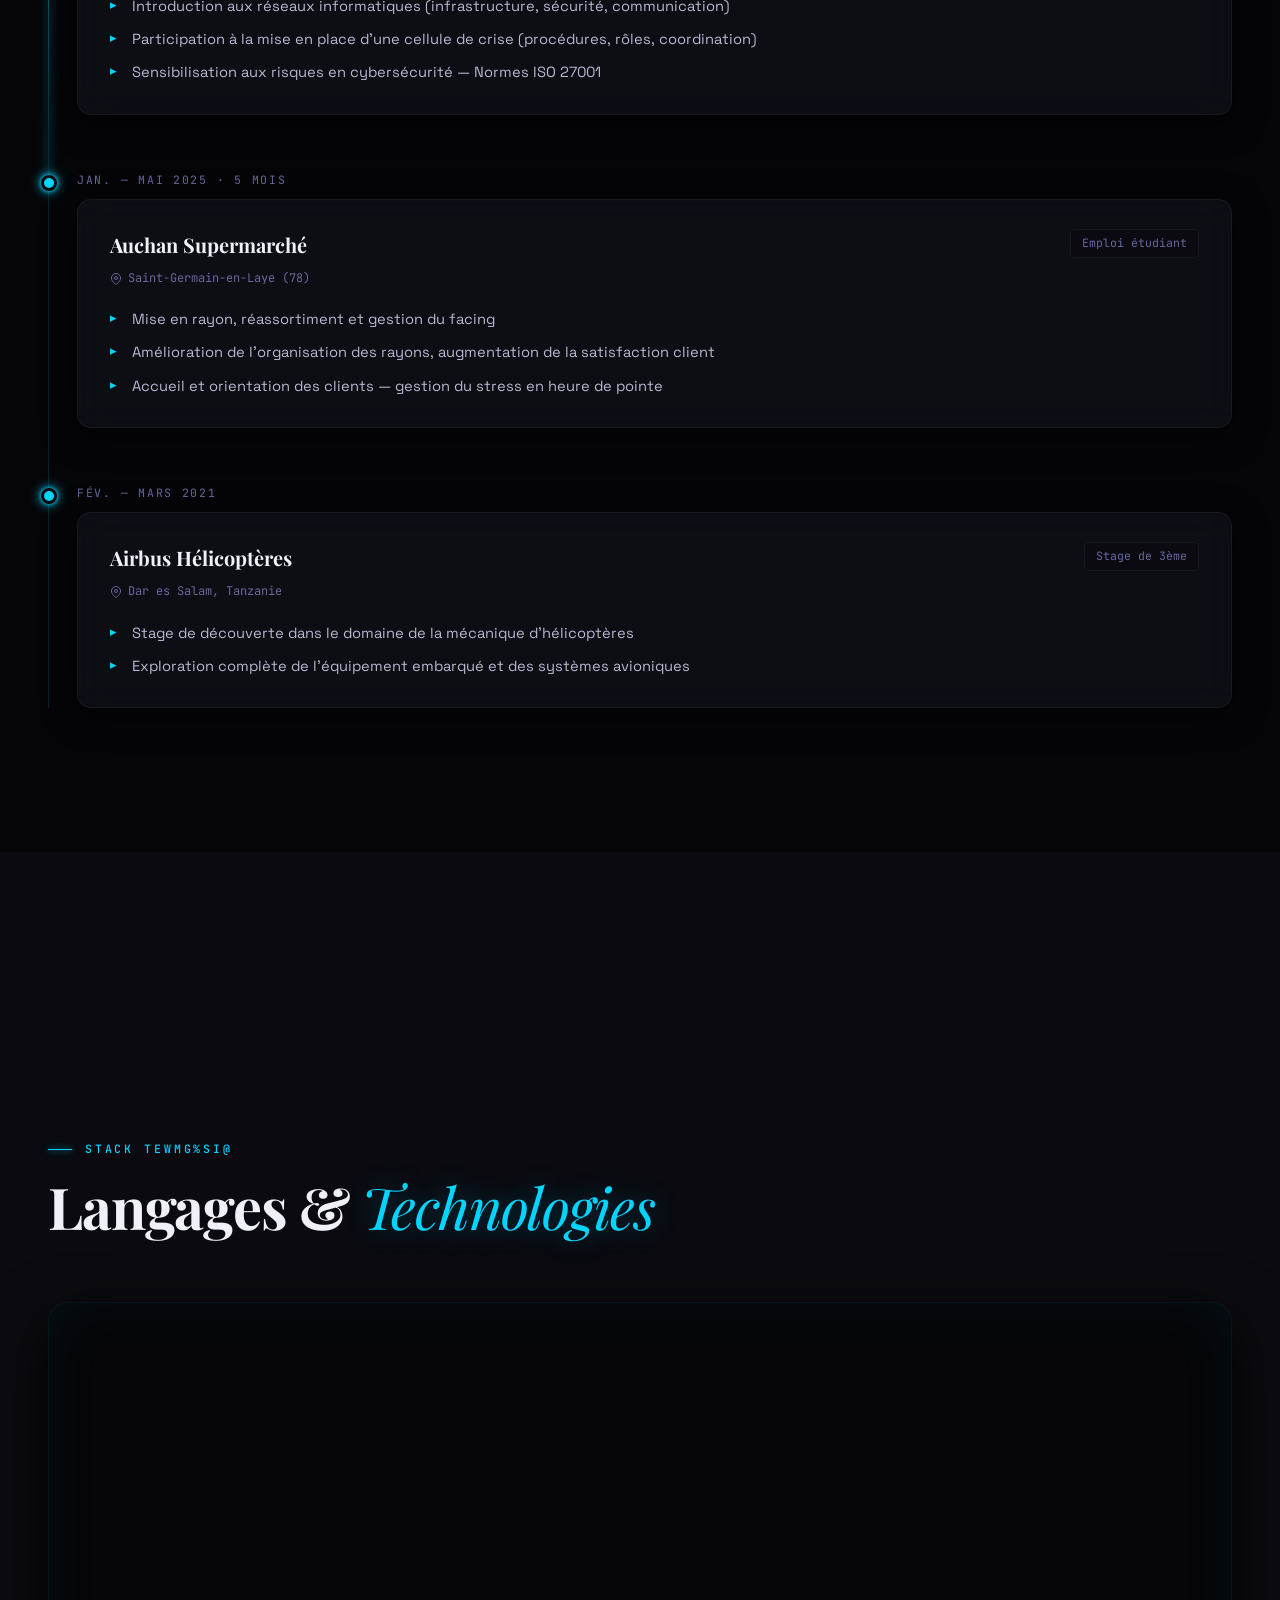
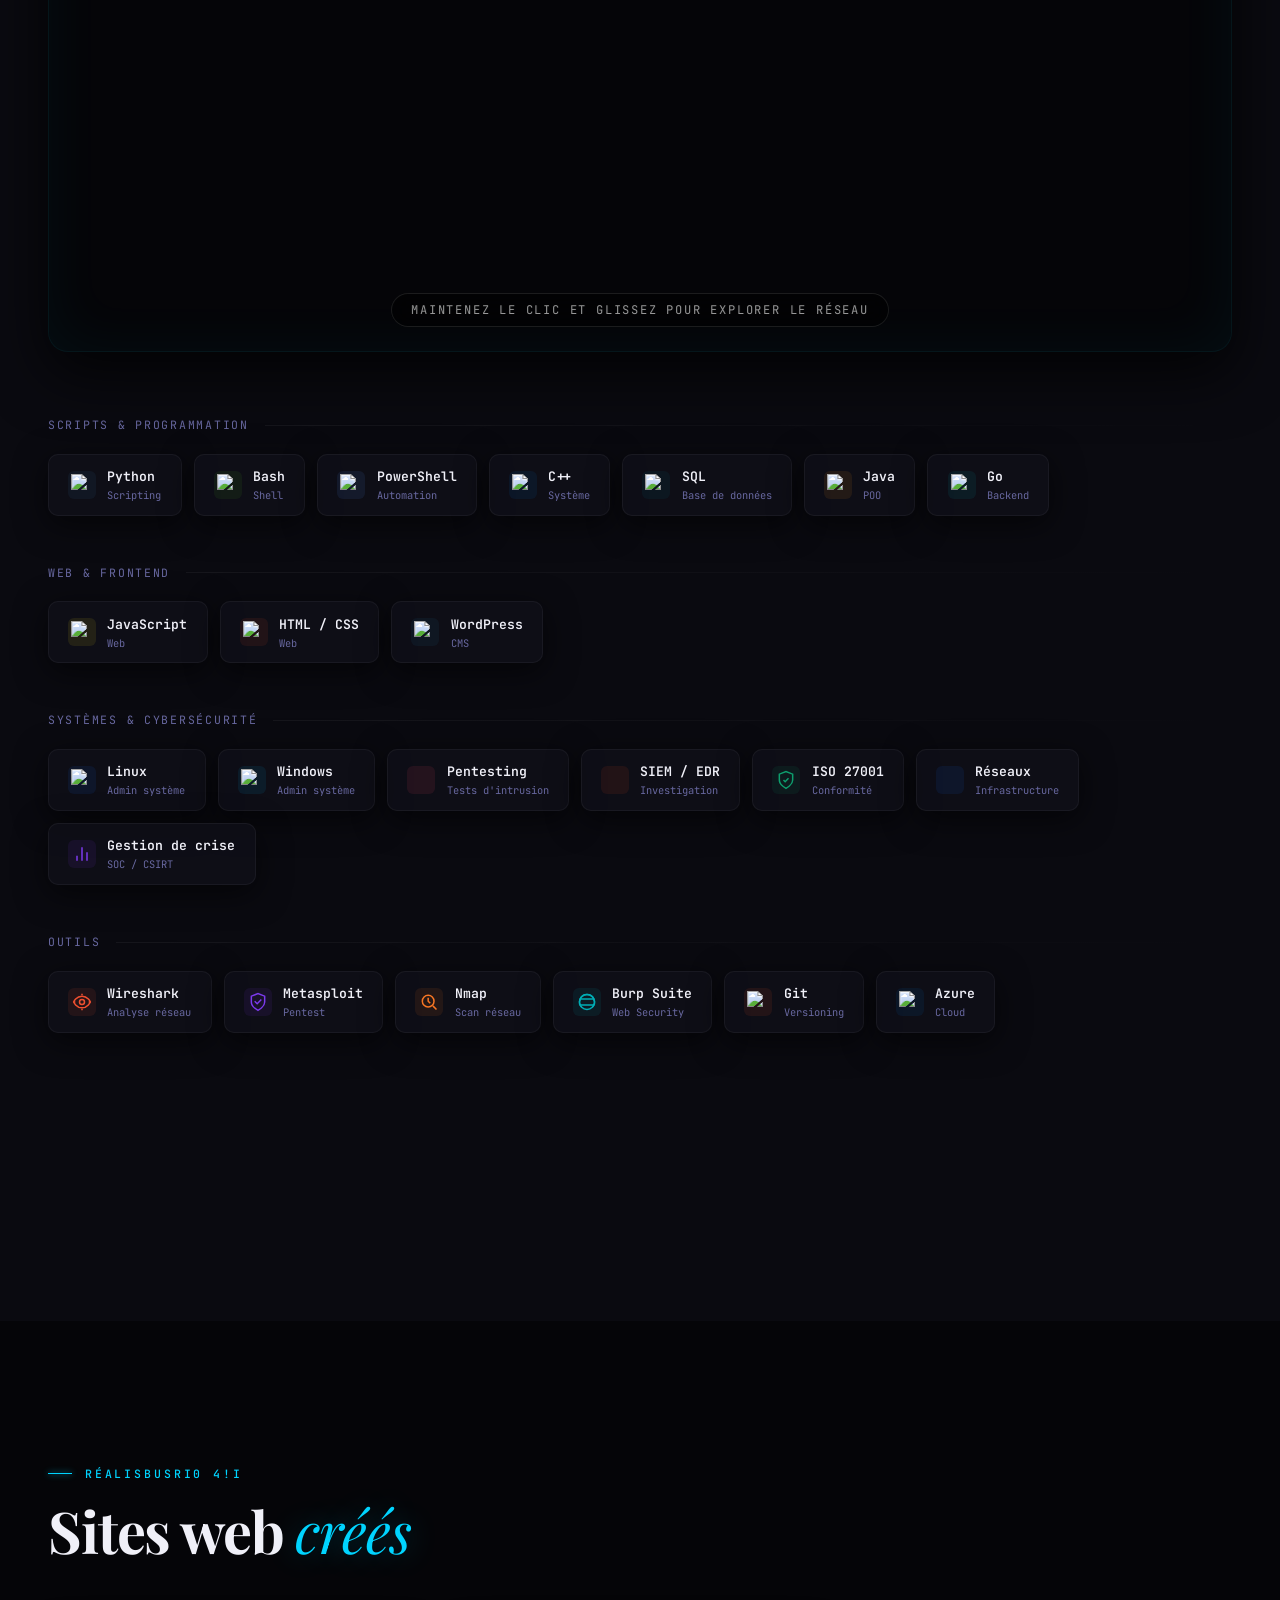
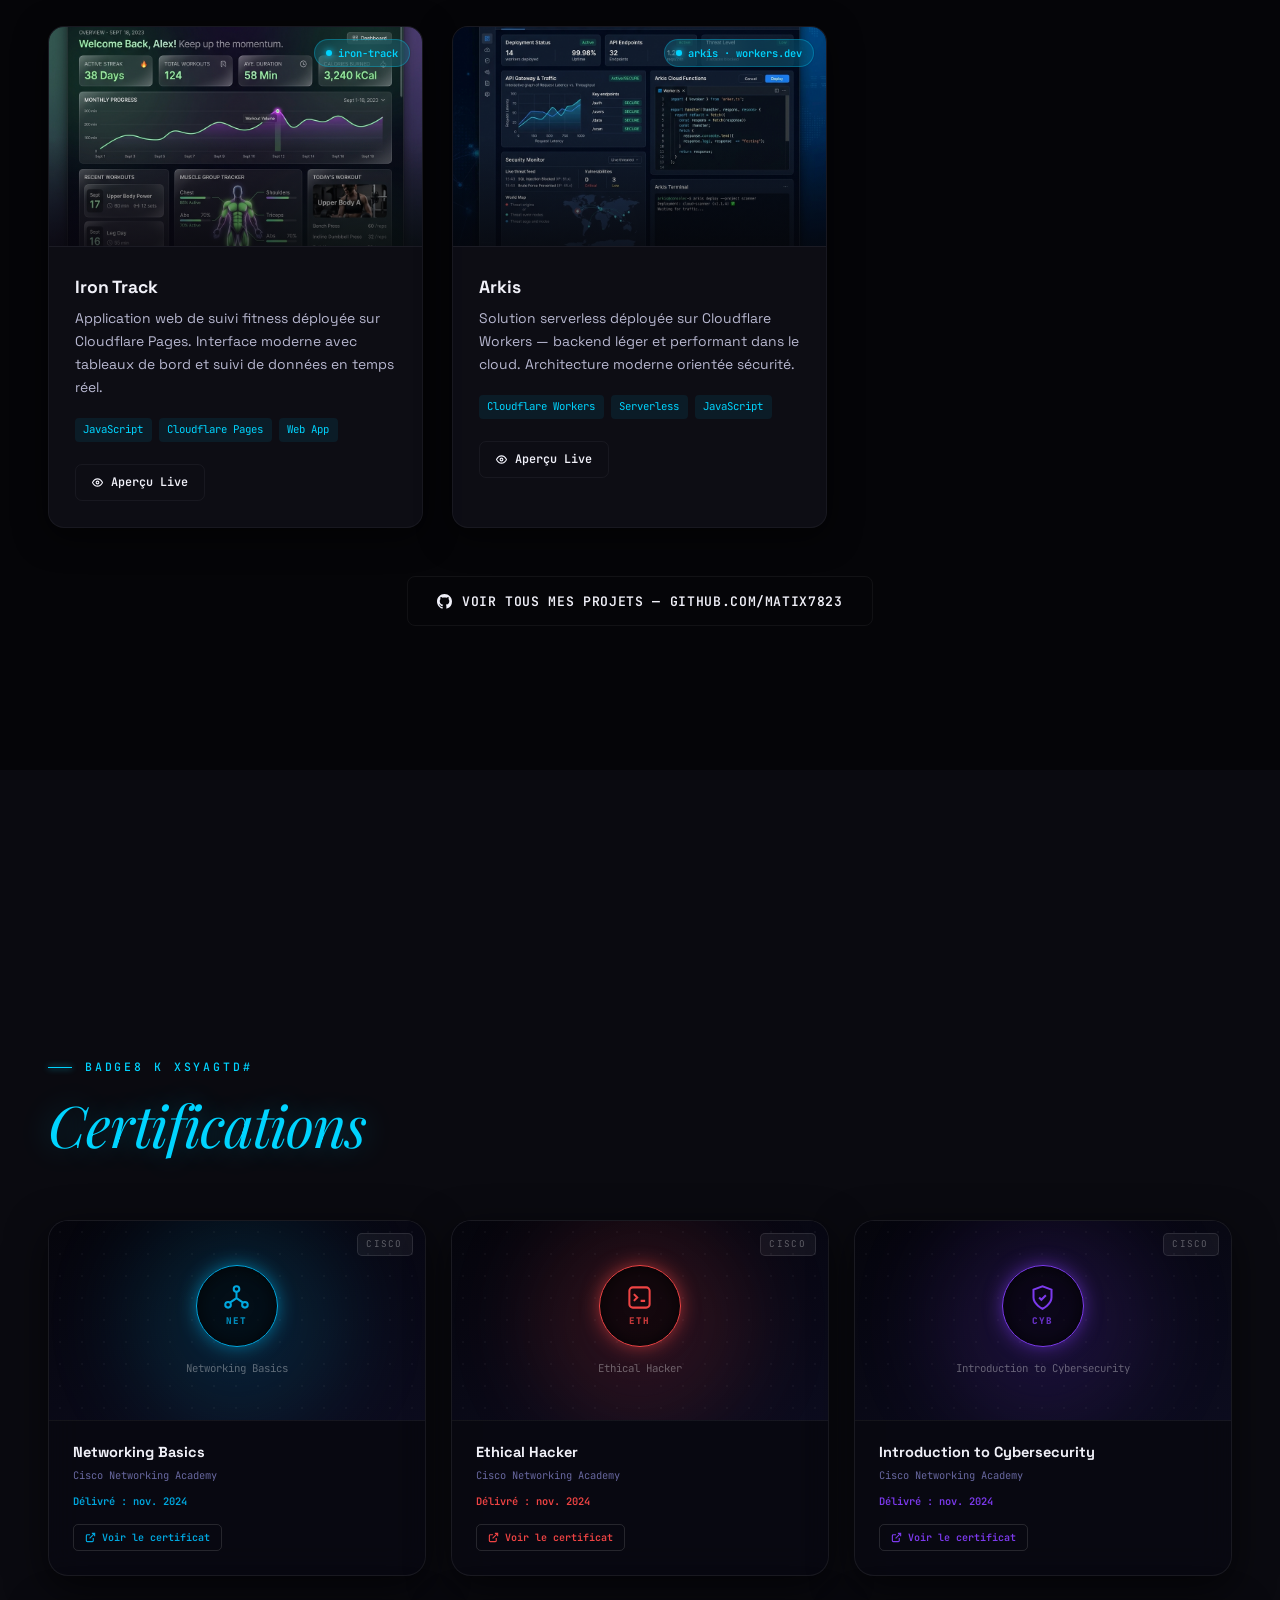
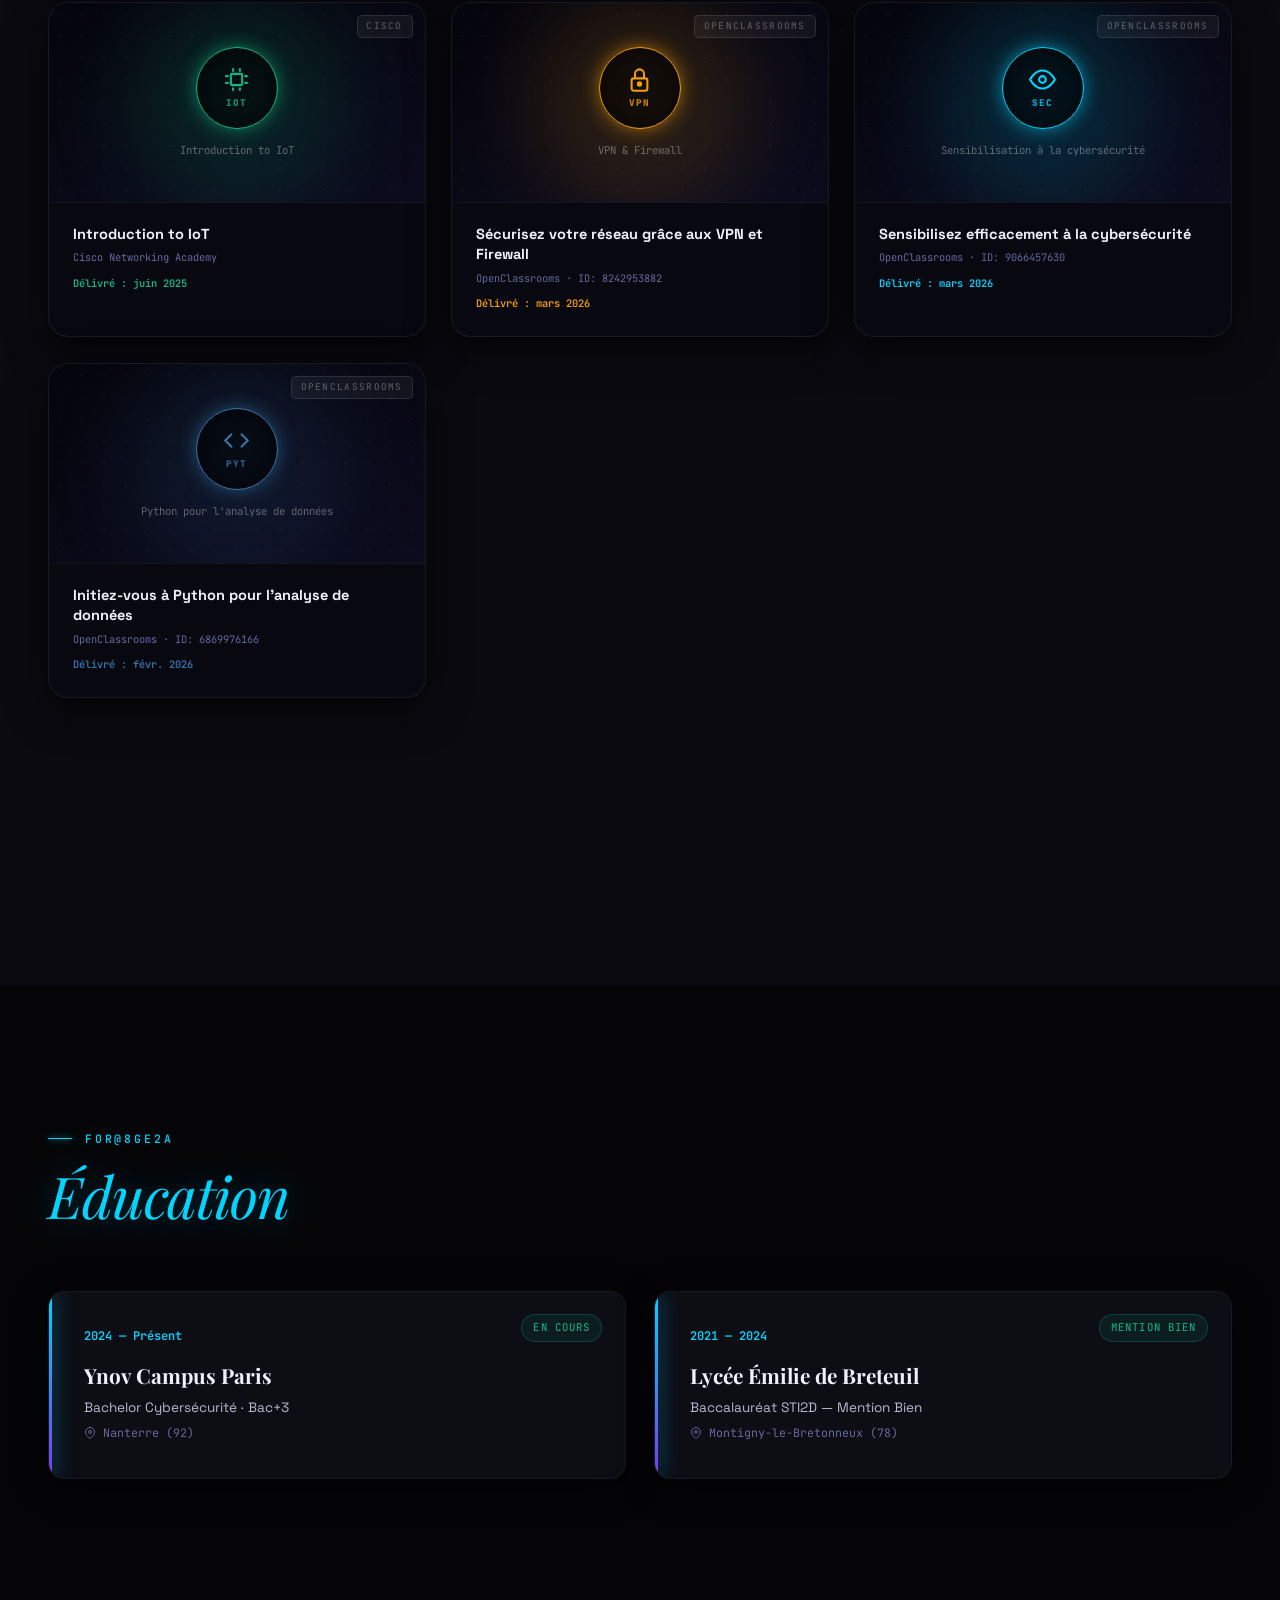
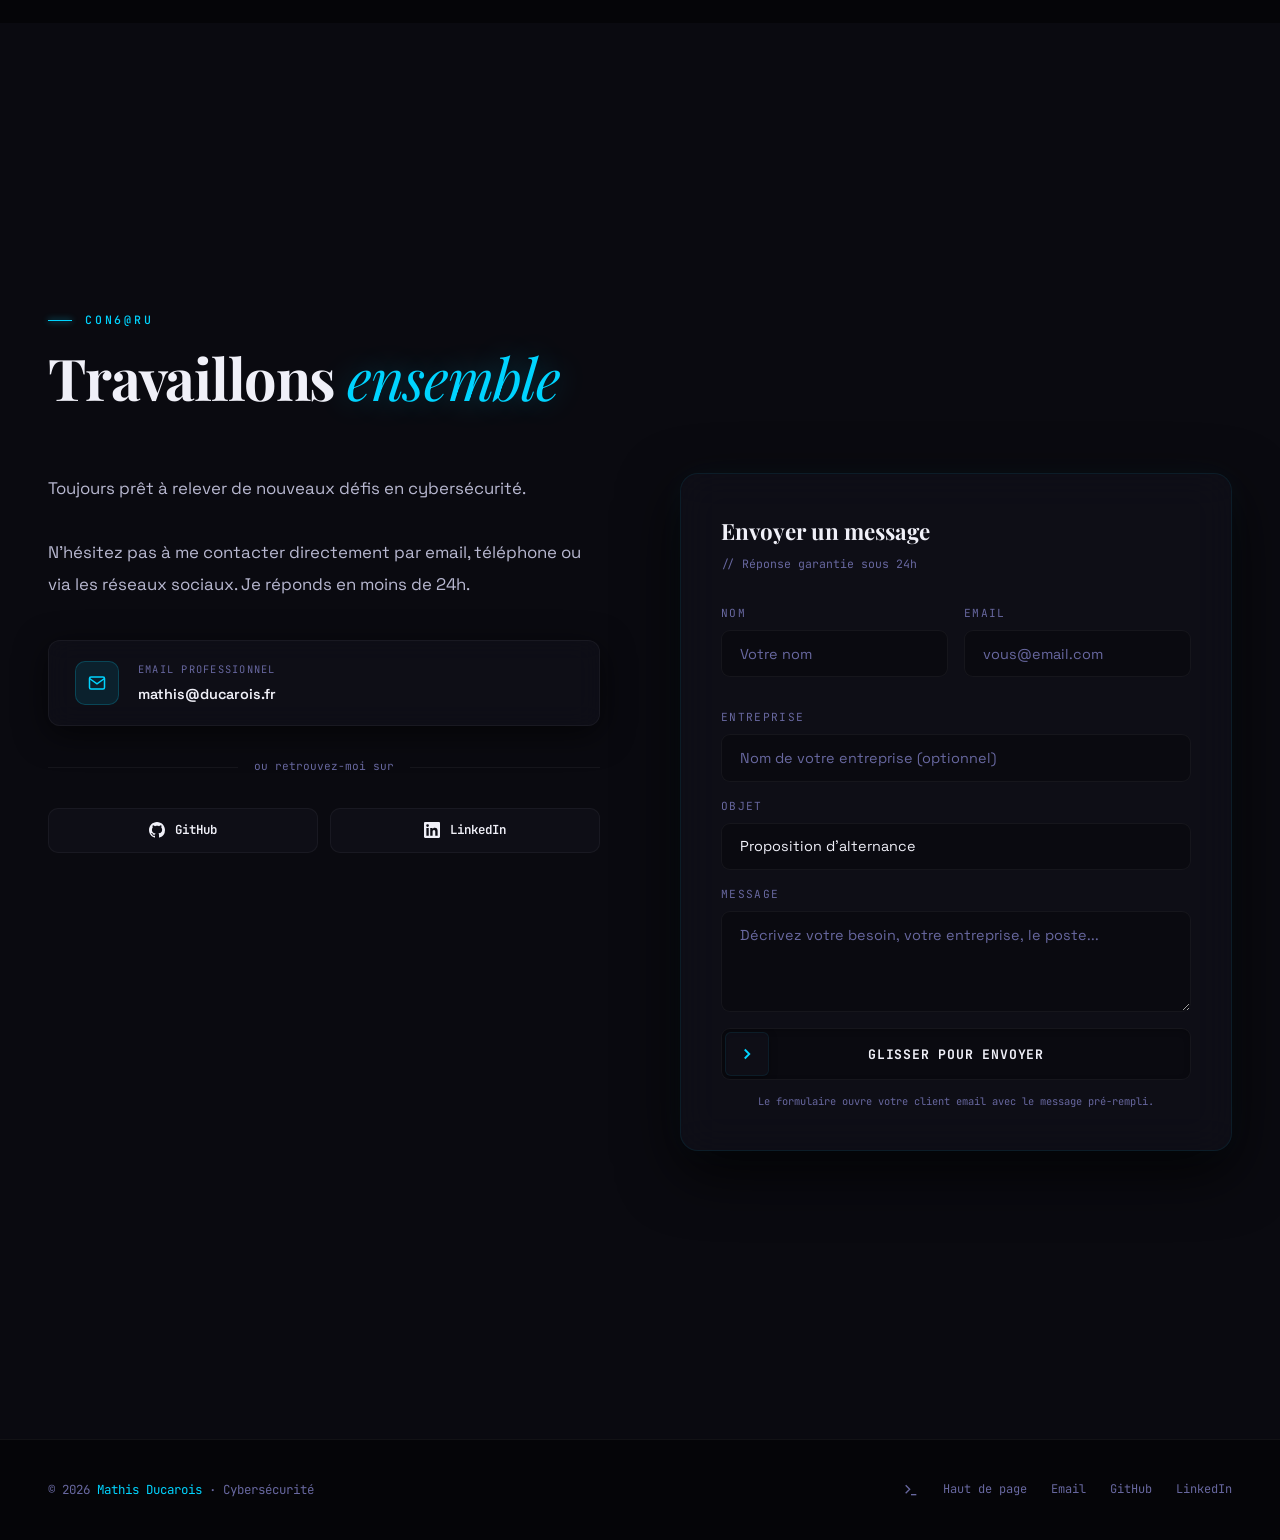
==== commit 51591c39: "Remove Bricosam project" ====
--- a/index.html
+++ b/index.html
@@ -3724,35 +3724,6 @@
 
     <div class="projects-grid">
 
-      <!-- Bricosam -->
-      <div class="proj-card reveal">
-        <div class="proj-preview">
-          <img src="assets/images/preview_bricosam.png" alt="Aperçu du site bricosam.fr">
-          <div class="proj-preview-overlay"></div>
-          <a href="https://bricosam.fr" target="_blank" rel="noopener noreferrer" class="proj-live-btn">
-            <span class="live-dot"></span>
-            bricosam.fr
-          </a>
-        </div>
-        <div class="proj-body">
-          <div class="proj-title">Bricosam</div>
-          <div class="proj-desc">Site vitrine professionnel pour un artisan. Conception complète du design,
-            développement et mise en production avec SEO optimisé.</div>
-          <div class="proj-tags">
-            <span class="proj-tag">HTML/CSS</span>
-            <span class="proj-tag">JavaScript</span>
-            <span class="proj-tag">Site vitrine</span>
-            <span class="proj-tag">SEO</span>
-          </div>
-          <a href="#" onclick="openLivePreview('https://bricosam.fr', 'Bricosam'); return false;" class="proj-action">
-            <svg width="11" height="11" viewBox="0 0 24 24" fill="none" stroke="currentColor" stroke-width="2.5">
-              <path d="M1 12s4-8 11-8 11 8 11 8-4 8-11 8-11-8-11-8z"></path>
-              <circle cx="12" cy="12" r="3"></circle>
-            </svg>
-            Aperçu Live
-          </a>
-        </div>
-      </div>
 
       <!-- Iron Track -->
       <div class="proj-card reveal">
